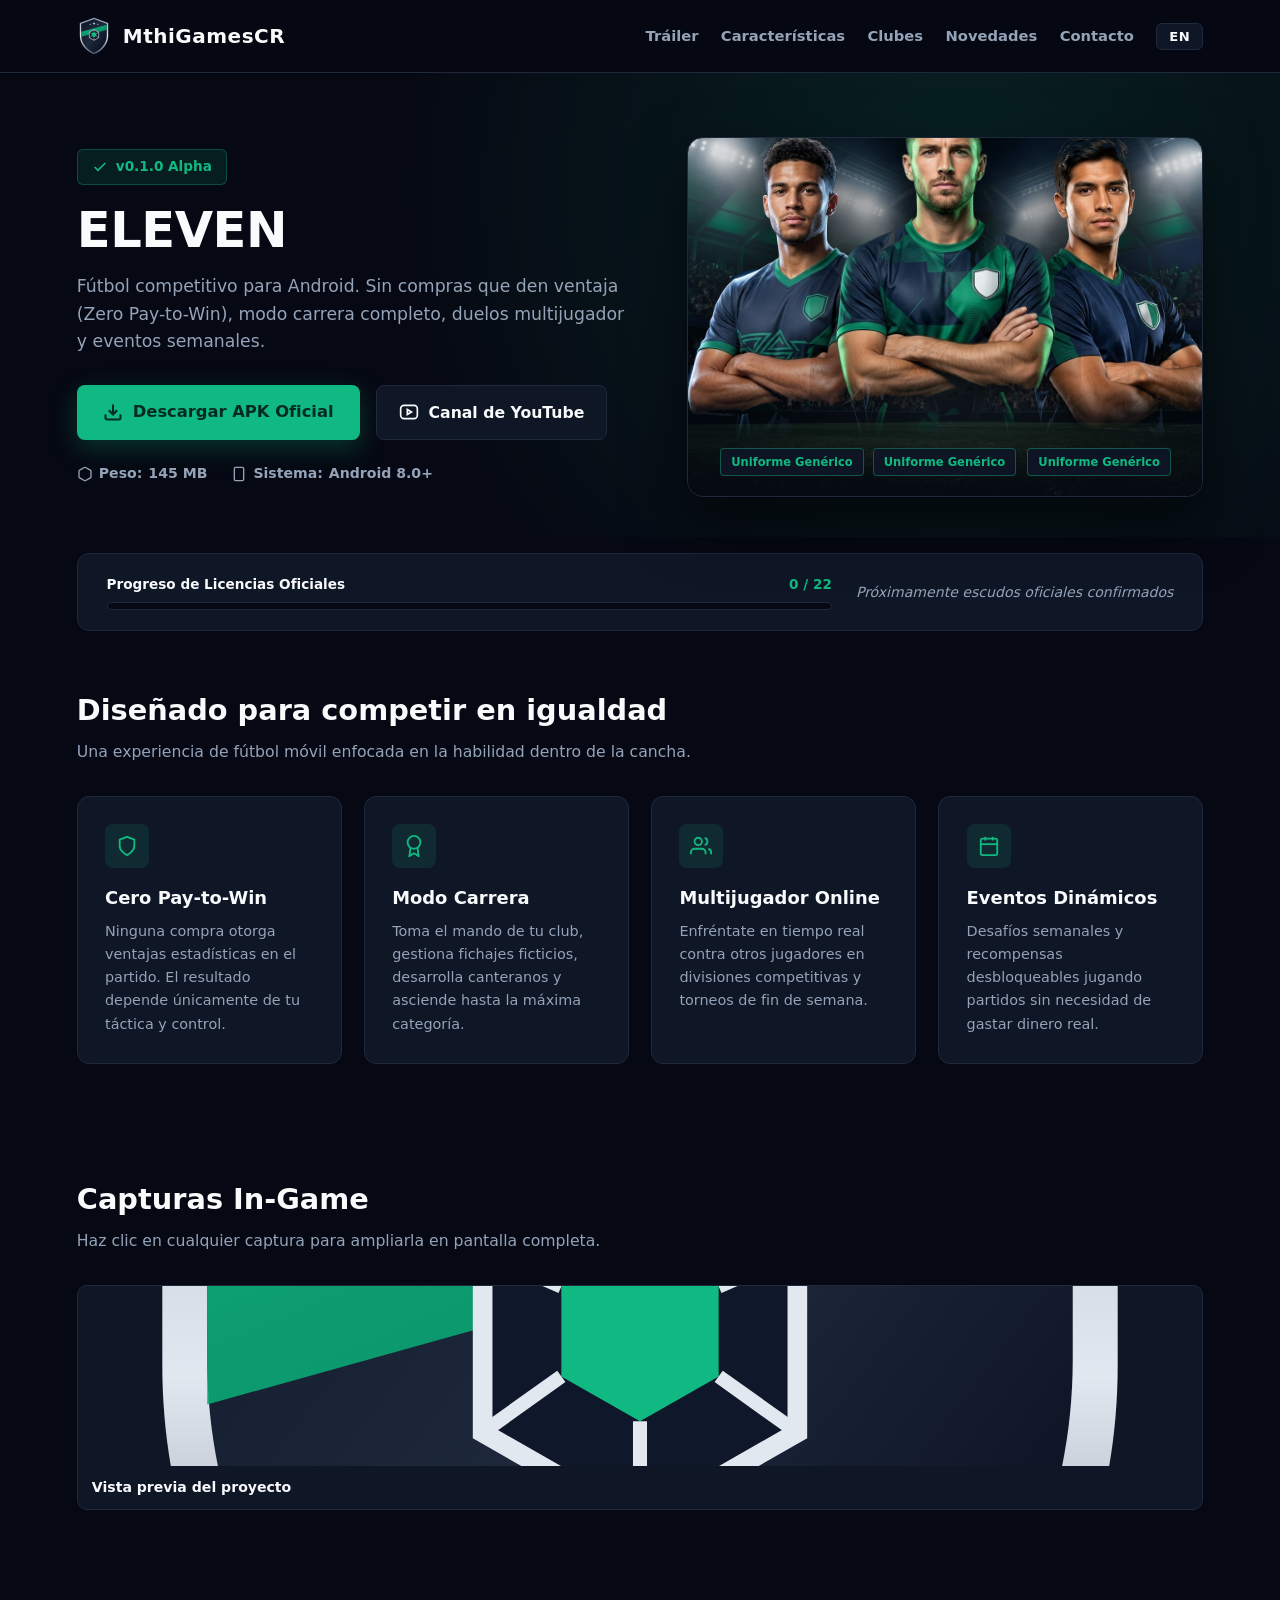
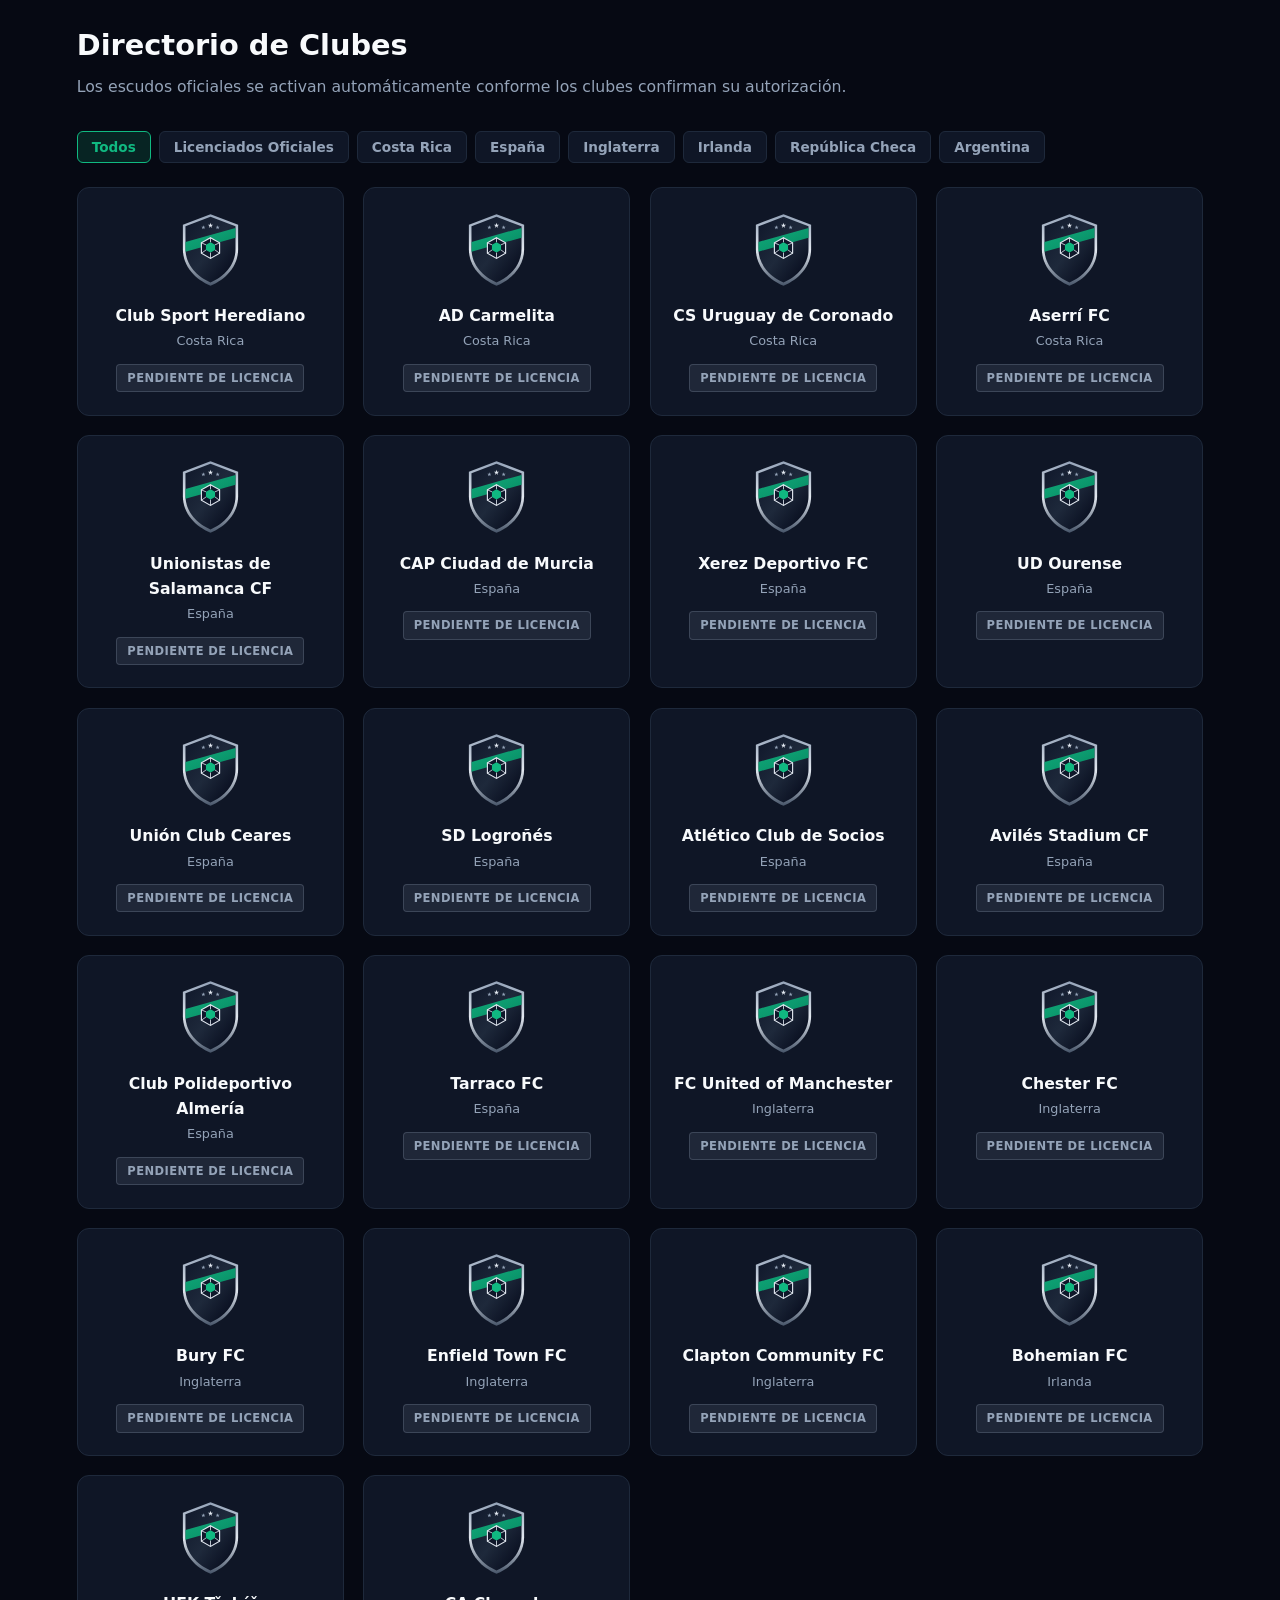
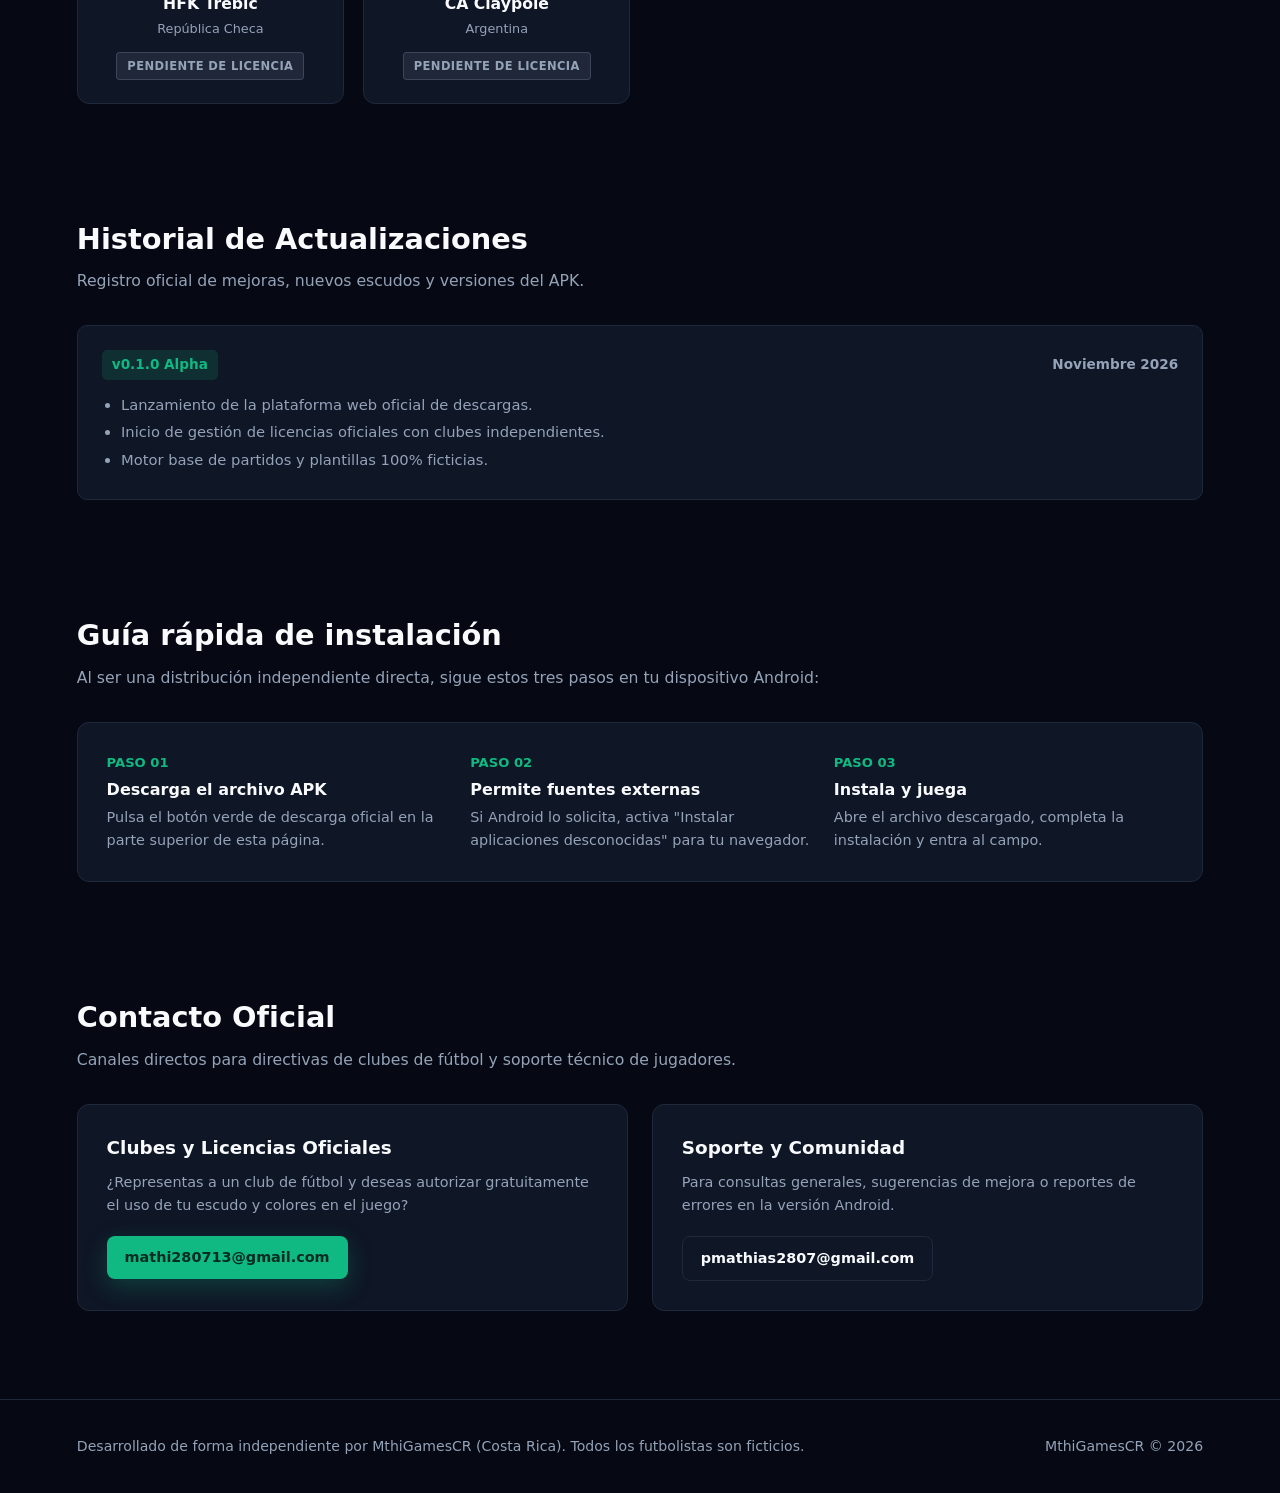
==== index.html @ 147cb722 "Add files via upload" ====
<!DOCTYPE html>
<html lang="es">
<head>
  <meta charset="UTF-8">
  <meta name="viewport" content="width=device-width, initial-scale=1.0">
  <title>ELEVEN | MthiGamesCR - Descarga Oficial</title>
  <style>
    :root {
      --bg-dark: #060913;
      --bg-card: #0f1626;
      --bg-card-hover: #162036;
      --border: #1e293b;
      --accent: #10b981;
      --accent-hover: #059669;
      --text-main: #f8fafc;
      --text-muted: #94a3b8;
    }
    * { box-sizing: border-box; margin: 0; padding: 0; font-family: 'Segoe UI', system-ui, -apple-system, sans-serif; }
    html { scroll-behavior: smooth; }
    body { background-color: var(--bg-dark); color: var(--text-main); line-height: 1.6; overflow-x: hidden; }
    
    /* Navegación */
    header {
      display: flex; justify-content: space-between; align-items: center;
      padding: 1rem 6%; border-bottom: 1px solid var(--border);
      background: rgba(6, 9, 19, 0.92); backdrop-filter: blur(12px);
      position: sticky; top: 0; z-index: 100;
    }
    .brand { display: flex; align-items: center; gap: 12px; font-weight: 900; font-size: 1.25rem; letter-spacing: 0.5px; text-decoration: none; color: var(--text-main); }
    .brand img { width: 34px; height: 40px; }
    .nav-links { display: flex; gap: 1.4rem; align-items: center; }
    .nav-links a { color: var(--text-muted); text-decoration: none; font-weight: 600; font-size: 0.92rem; transition: 0.2s; }
    .nav-links a:hover { color: var(--accent); }
    .lang-btn {
      background: var(--bg-card); border: 1px solid var(--border); color: var(--text-main);
      padding: 5px 12px; border-radius: 6px; font-weight: 800; font-size: 0.82rem;
      cursor: pointer; transition: 0.2s; letter-spacing: 0.5px;
    }
    .lang-btn:hover { border-color: var(--accent); color: var(--accent); }

    /* Hero Section */
    .hero {
      padding: 4rem 6% 2.5rem;
      background: radial-gradient(circle at 75% 25%, rgba(16, 185, 129, 0.14), transparent 55%);
      display: grid; grid-template-columns: 1.05fr 0.95fr; gap: 2.5rem; align-items: center;
      max-width: 1320px; margin: 0 auto;
    }
    .badge {
      display: inline-flex; align-items: center; gap: 8px;
      background: rgba(16, 185, 129, 0.12); color: var(--accent);
      border: 1px solid rgba(16, 185, 129, 0.3); padding: 6px 14px;
      border-radius: 6px; font-size: 0.85rem; font-weight: 700; margin-bottom: 1.1rem;
    }
    h1 { font-size: 3.1rem; font-weight: 900; line-height: 1.1; margin-bottom: 1rem; letter-spacing: -0.5px; text-transform: uppercase; }
    .hero p { color: var(--text-muted); font-size: 1.08rem; margin-bottom: 1.8rem; max-width: 560px; }
    
    .cta-group { display: flex; flex-wrap: wrap; gap: 1rem; margin-bottom: 1.4rem; }
    .btn-primary {
      background: var(--accent); color: #022c22; font-weight: 800; font-size: 1.02rem;
      padding: 14px 26px; border-radius: 8px; text-decoration: none;
      display: inline-flex; align-items: center; gap: 10px; transition: 0.2s;
      box-shadow: 0 8px 25px rgba(16, 185, 129, 0.25);
    }
    .btn-primary:hover { background: var(--accent-hover); transform: translateY(-2px); }
    .btn-secondary {
      background: var(--bg-card); color: var(--text-main); font-weight: 700; font-size: 0.98rem;
      padding: 14px 22px; border-radius: 8px; text-decoration: none; border: 1px solid var(--border);
      display: inline-flex; align-items: center; gap: 10px; transition: 0.2s;
    }
    .btn-secondary:hover { border-color: var(--text-muted); background: var(--bg-card-hover); }

    .meta-specs { display: flex; gap: 1.5rem; color: var(--text-muted); font-size: 0.88rem; font-weight: 600; }
    .meta-specs span { display: flex; align-items: center; gap: 6px; }

    /* Escenario Top 3 Jugadores + Estadio */
    .hero-visual {
      background-color: #0b1120;
      background-size: cover;
      background-position: center;
      border: 1px solid var(--border);
      border-radius: 16px;
      padding: 1.5rem 1rem 1.25rem;
      position: relative;
      overflow: hidden;
      box-shadow: 0 24px 60px rgba(0,0,0,0.65);
      min-height: 360px;
      display: flex;
      flex-direction: column;
      justify-content: flex-end;
    }
    .hero-visual::before {
      content: ""; position: absolute; inset: 0;
      background: linear-gradient(180deg, rgba(6, 9, 19, 0.12) 0%, rgba(6, 9, 19, 0.35) 58%, rgba(6, 9, 19, 0.92) 100%);
      z-index: 1;
      pointer-events: none;
    }
    .players-stage {
      display: flex; align-items: flex-end; justify-content: center;
      position: relative; z-index: 2; height: 265px; width: 100%;
    }
    .player-slot {
      display: flex; flex-direction: column; align-items: center;
      width: 34%; position: relative;
    }
    .player-slot img {
      width: 100%;
      height: 225px;
      object-fit: cover;
      object-position: top center;
      transform: scale(1.42);
      transform-origin: bottom center;
      filter: drop-shadow(0 12px 22px rgba(0,0,0,0.85));
      mask-image: linear-gradient(to bottom, black 82%, transparent 100%);
      -webkit-mask-image: linear-gradient(to bottom, black 82%, transparent 100%);
      transition: transform 0.3s ease;
    }
    .player-slot.side-left { margin-right: -22px; z-index: 2; }
    .player-slot.side-right { margin-left: -22px; z-index: 2; }
    .player-slot.center { z-index: 4; width: 38%; }
    .player-slot.center img {
      height: 250px;
      transform: scale(1.48);
      transform-origin: bottom center;
    }
    .kit-tags-row {
      display: flex; justify-content: center; gap: 10px; position: relative; z-index: 5; margin-top: 10px;
    }
    .kit-tag {
      background: rgba(15, 22, 38, 0.92); border: 1px solid rgba(16, 185, 129, 0.4);
      color: var(--accent); font-size: 0.72rem; font-weight: 800; padding: 4px 10px;
      border-radius: 4px; text-align: center; white-space: nowrap;
      backdrop-filter: blur(6px);
    }

    /* Barra Vitrina de Licenciados */
    .licensed-banner {
      max-width: 1320px; margin: 1rem auto 0; padding: 0 6%;
    }
    .licensed-inner {
      background: var(--bg-card); border: 1px solid var(--border); border-radius: 12px;
      padding: 1.25rem 1.8rem; display: flex; flex-wrap: wrap; align-items: center;
      justify-content: space-between; gap: 1.5rem;
    }
    .progress-area { flex: 1; min-width: 240px; }
    .progress-header { display: flex; justify-content: space-between; font-size: 0.85rem; font-weight: 700; margin-bottom: 6px; }
    .progress-bar-bg { width: 100%; height: 8px; background: #060913; border-radius: 99px; overflow: hidden; border: 1px solid var(--border); }
    .progress-bar-fill { height: 100%; background: var(--accent); width: 0%; transition: width 0.5s ease; }
    .official-logos { display: flex; flex-wrap: wrap; align-items: center; gap: 12px; }
    .official-logos img { width: 42px; height: 42px; object-fit: contain; transition: transform 0.2s; }
    .official-logos img:hover { transform: scale(1.15); }
    .no-licenses-text { color: var(--text-muted); font-size: 0.88rem; font-style: italic; }

    /* Secciones Generales */
    .section { max-width: 1320px; margin: 0 auto; padding: 3.5rem 6%; }
    .section-title { font-size: 1.8rem; font-weight: 800; margin-bottom: 0.4rem; }
    .section-sub { color: var(--text-muted); margin-bottom: 2rem; font-size: 0.98rem; }

    /* Video Tráiler */
    .video-wrapper {
      position: relative; padding-bottom: 56.25%; height: 0; overflow: hidden;
      border-radius: 14px; border: 1px solid var(--border); background: var(--bg-card);
      box-shadow: 0 20px 45px rgba(0,0,0,0.45);
    }
    .video-wrapper iframe { position: absolute; top: 0; left: 0; width: 100%; height: 100%; border: 0; }

    /* Características */
    .features-grid { display: grid; grid-template-columns: repeat(auto-fit, minmax(250px, 1fr)); gap: 1.4rem; }
    .feature-card {
      background: var(--bg-card); border: 1px solid var(--border);
      padding: 1.7rem; border-radius: 12px; transition: 0.2s;
    }
    .feature-card:hover { border-color: rgba(16, 185, 129, 0.4); transform: translateY(-3px); }
    .icon-box {
      width: 44px; height: 44px; border-radius: 8px; background: rgba(16, 185, 129, 0.12);
      color: var(--accent); display: flex; align-items: center; justify-content: center; margin-bottom: 1rem;
    }
    .feature-card h3 { font-size: 1.12rem; margin-bottom: 0.45rem; }
    .feature-card p { color: var(--text-muted); font-size: 0.9rem; }

    /* Galería Capturas */
    .gallery-grid { display: grid; grid-template-columns: repeat(auto-fit, minmax(260px, 1fr)); gap: 1.25rem; }
    .gallery-item {
      background: var(--bg-card); border: 1px solid var(--border); border-radius: 10px;
      overflow: hidden; cursor: pointer; transition: 0.2s;
    }
    .gallery-item:hover { border-color: var(--accent); transform: translateY(-2px); }
    .gallery-item img { width: 100%; height: 180px; object-fit: cover; display: block; }
    .gallery-caption { padding: 10px 14px; font-size: 0.88rem; font-weight: 600; color: var(--text-main); }

    /* Filtros y Grid de Clubes */
    .filter-bar { display: flex; flex-wrap: wrap; gap: 8px; margin-bottom: 1.5rem; }
    .filter-btn {
      background: var(--bg-card); border: 1px solid var(--border); color: var(--text-muted);
      padding: 7px 14px; border-radius: 6px; font-size: 0.85rem; font-weight: 700; cursor: pointer; transition: 0.2s;
    }
    .filter-btn.active, .filter-btn:hover { background: rgba(16, 185, 129, 0.15); border-color: var(--accent); color: var(--accent); }

    .clubs-grid { display: grid; grid-template-columns: repeat(auto-fill, minmax(210px, 1fr)); gap: 1.2rem; }
    .club-card {
      background: var(--bg-card); border: 1px solid var(--border); border-radius: 12px;
      padding: 1.4rem; text-align: center; transition: 0.2s; display: flex; flex-direction: column; align-items: center;
    }
    .club-card:hover { background: var(--bg-card-hover); border-color: #334155; }
    .club-card img { width: 78px; height: 78px; object-fit: contain; margin-bottom: 0.9rem; }
    .club-card h4 { font-size: 0.98rem; font-weight: 700; margin-bottom: 0.2rem; }
    .club-country { font-size: 0.8rem; color: var(--text-muted); margin-bottom: 0.75rem; }
    .status-pill {
      font-size: 0.72rem; font-weight: 700; padding: 4px 10px; border-radius: 4px;
      text-transform: uppercase; letter-spacing: 0.4px;
    }
    .status-pending { background: rgba(148, 163, 184, 0.12); color: var(--text-muted); border: 1px solid rgba(148, 163, 184, 0.25); }
    .status-official { background: rgba(16, 185, 129, 0.15); color: var(--accent); border: 1px solid rgba(16, 185, 129, 0.35); }

    /* Changelog */
    .changelog-list { display: flex; flex-direction: column; gap: 1.2rem; }
    .log-card { background: var(--bg-card); border: 1px solid var(--border); border-radius: 10px; padding: 1.5rem; }
    .log-header { display: flex; justify-content: space-between; align-items: center; margin-bottom: 0.8rem; }
    .log-ver { background: rgba(16, 185, 129, 0.15); color: var(--accent); padding: 4px 10px; border-radius: 5px; font-weight: 800; font-size: 0.85rem; }
    .log-date { color: var(--text-muted); font-size: 0.85rem; font-weight: 600; }
    .log-card ul { padding-left: 1.2rem; color: var(--text-muted); font-size: 0.92rem; }
    .log-card li { margin-bottom: 4px; }

    /* Guía de instalación y Contacto */
    .install-box {
      background: var(--bg-card); border: 1px solid var(--border); border-radius: 12px;
      padding: 1.8rem; display: grid; grid-template-columns: repeat(auto-fit, minmax(240px, 1fr)); gap: 1.5rem;
    }
    .step-num { color: var(--accent); font-weight: 900; font-size: 0.82rem; text-transform: uppercase; margin-bottom: 4px; }

    .contact-grid { display: grid; grid-template-columns: repeat(auto-fit, minmax(280px, 1fr)); gap: 1.5rem; }
    .contact-card { background: var(--bg-card); border: 1px solid var(--border); border-radius: 12px; padding: 1.8rem; }
    .contact-card h3 { margin-bottom: 0.5rem; font-size: 1.15rem; }
    .contact-card p { color: var(--text-muted); font-size: 0.9rem; margin-bottom: 1.2rem; }

    /* Lightbox */
    .lightbox {
      position: fixed; inset: 0; background: rgba(0,0,0,0.9); z-index: 999;
      display: none; justify-content: center; align-items: center; padding: 2rem;
    }
    .lightbox.open { display: flex; }
    .lightbox img { max-width: 92%; max-height: 85vh; border-radius: 8px; border: 1px solid var(--border); }

    footer {
      border-top: 1px solid var(--border); padding: 2.2rem 6%; margin-top: 2rem;
      display: flex; flex-wrap: wrap; justify-content: space-between; align-items: center;
      color: var(--text-muted); font-size: 0.88rem; gap: 1rem;
    }

    @media (max-width: 920px) {
      .hero { grid-template-columns: 1fr; text-align: center; padding-top: 2.5rem; }
      .hero p { margin: 0 auto 1.8rem; }
      .cta-group, .meta-specs { justify-content: center; }
      h1 { font-size: 2.3rem; }
      .nav-links a { display: none; }
      .players-stage { height: 220px; }
      .player-slot img { height: 185px; transform: scale(1.38); }
      .player-slot.center img { height: 210px; transform: scale(1.44); }
    }
  </style>
</head>
<body>

  <header>
    <a href="#" class="brand">
      <img src="escudo-generico.svg" alt="MthiGamesCR">
      <span>MthiGamesCR</span>
    </a>
    <nav class="nav-links">
      <a href="#trailer" data-i18n="nav_trailer">Tráiler</a>
      <a href="#caracteristicas" data-i18n="nav_features">Características</a>
      <a href="#clubes" data-i18n="nav_clubs">Clubes</a>
      <a href="#novedades" data-i18n="nav_changelog">Novedades</a>
      <a href="#contacto" data-i18n="nav_contact">Contacto</a>
      <button id="lang-toggle" class="lang-btn" onclick="toggleLang()">EN</button>
    </nav>
  </header>

  <main>
    <section class="hero">
      <div>
        <div class="badge">
          <svg width="16" height="16" viewBox="0 0 24 24" fill="none" stroke="currentColor" stroke-width="2.5"><polyline points="20 6 9 17 4 12"></polyline></svg>
          <span id="game-version">v0.1.0 Alpha</span>
        </div>
        <h1 id="game-title">ELEVEN</h1>
        <p id="game-subtitle">Cargando descripción...</p>
        
        <div class="cta-group">
          <a id="btn-download" href="#" class="btn-primary">
            <svg width="20" height="20" viewBox="0 0 24 24" fill="none" stroke="currentColor" stroke-width="2.5"><path d="M21 15v4a2 2 0 0 1-2 2H5a2 2 0 0 1-2-2v-4"></path><polyline points="7 10 12 15 17 10"></polyline><line x1="12" y1="15" x2="12" y2="3"></line></svg>
            <span data-i18n="btn_download">Descargar APK Oficial</span>
          </a>
          <a id="btn-youtube" href="https://www.youtube.com/@mthigamesCR" target="_blank" class="btn-secondary">
            <svg width="20" height="20" viewBox="0 0 24 24" fill="none" stroke="currentColor" stroke-width="2"><rect x="2" y="4" width="20" height="16" rx="4"></rect><polygon points="10 9 15 12 10 15 10 9"></polygon></svg>
            <span data-i18n="btn_yt">Canal de YouTube</span>
          </a>
        </div>

        <div class="meta-specs">
          <span>
            <svg width="16" height="16" viewBox="0 0 24 24" fill="none" stroke="currentColor" stroke-width="2"><path d="M21 16V8a2 2 0 0 0-1-1.73l-7-4a2 2 0 0 0-2 0l-7 4A2 2 0 0 0 3 8v8a2 2 0 0 0 1 1.73l7 4a2 2 0 0 0 2 0l7-4A2 2 0 0 0 21 16z"></path></svg>
            <span data-i18n="spec_size">Peso:</span> <strong id="game-size">--</strong>
          </span>
          <span>
            <svg width="16" height="16" viewBox="0 0 24 24" fill="none" stroke="currentColor" stroke-width="2"><rect x="5" y="2" width="14" height="20" rx="2" ry="2"></rect><line x1="12" y1="18" x2="12.01" y2="18"></line></svg>
            <span data-i18n="spec_os">Sistema:</span> <strong id="game-android">--</strong>
          </span>
        </div>
      </div>

      <div id="hero-stage-box" class="hero-visual" style="background-image: url('estadio-bg.png');">
        <div id="players-stage" class="players-stage"></div>
        <div id="kit-tags-row" class="kit-tags-row"></div>
      </div>
    </section>

    <div class="licensed-banner">
      <div class="licensed-inner">
        <div class="progress-area">
          <div class="progress-header">
            <span data-i18n="lic_progress_title">Progreso de Licencias Oficiales</span>
            <span id="lic-counter" style="color: var(--accent);">0 / 0</span>
          </div>
          <div class="progress-bar-bg">
            <div id="lic-bar" class="progress-bar-fill"></div>
          </div>
        </div>
        <div id="official-logos" class="official-logos"></div>
      </div>
    </div>

    <section id="trailer" class="section">
      <h2 class="section-title" data-i18n="trailer_title">Tráiler y Avances de Desarrollo</h2>
      <p class="section-sub" data-i18n="trailer_sub">Mira el estado actual del motor de partidos directamente desde nuestro canal oficial.</p>
      <div class="video-wrapper">
        <iframe id="yt-embed" src="" title="MthiGamesCR Gameplay" allow="accelerometer; autoplay; clipboard-write; encrypted-media; gyroscope; picture-in-picture" allowfullscreen></iframe>
      </div>
    </section>

    <section id="caracteristicas" class="section">
      <h2 class="section-title" data-i18n="feat_title">Diseñado para competir en igualdad</h2>
      <p class="section-sub" data-i18n="feat_sub">Una experiencia de fútbol móvil enfocada en la habilidad dentro de la cancha.</p>
      
      <div class="features-grid">
        <div class="feature-card">
          <div class="icon-box">
            <svg width="22" height="22" viewBox="0 0 24 24" fill="none" stroke="currentColor" stroke-width="2"><path d="M12 22s8-4 8-10V5l-8-3-8 3v7c0 6 8 10 8 10z"></path></svg>
          </div>
          <h3 data-i18n="f1_t">Cero Pay-to-Win</h3>
          <p data-i18n="f1_d">Ninguna compra otorga ventajas estadísticas en el partido. El resultado depende únicamente de tu táctica y control.</p>
        </div>
        <div class="feature-card">
          <div class="icon-box">
            <svg width="22" height="22" viewBox="0 0 24 24" fill="none" stroke="currentColor" stroke-width="2"><circle cx="12" cy="8" r="7"></circle><polyline points="8.21 13.89 7 23 12 20 17 23 15.79 13.88"></polyline></svg>
          </div>
          <h3 data-i18n="f2_t">Modo Carrera</h3>
          <p data-i18n="f2_d">Toma el mando de tu club, gestiona fichajes ficticios, desarrolla canteranos y asciende hasta la máxima categoría.</p>
        </div>
        <div class="feature-card">
          <div class="icon-box">
            <svg width="22" height="22" viewBox="0 0 24 24" fill="none" stroke="currentColor" stroke-width="2"><path d="M17 21v-2a4 4 0 0 0-4-4H5a4 4 0 0 0-4 4v2"></path><circle cx="9" cy="7" r="4"></circle><path d="M23 21v-2a4 4 0 0 0-3-3.87"></path><path d="M16 3.13a4 4 0 0 1 0 7.75"></path></svg>
          </div>
          <h3 data-i18n="f3_t">Multijugador Online</h3>
          <p data-i18n="f3_d">Enfréntate en tiempo real contra otros jugadores en divisiones competitivas y torneos de fin de semana.</p>
        </div>
        <div class="feature-card">
          <div class="icon-box">
            <svg width="22" height="22" viewBox="0 0 24 24" fill="none" stroke="currentColor" stroke-width="2"><rect x="3" y="4" width="18" height="18" rx="2" ry="2"></rect><line x1="16" y1="2" x2="16" y2="6"></line><line x1="8" y1="2" x2="8" y2="6"></line><line x1="3" y1="10" x2="21" y2="10"></line></svg>
          </div>
          <h3 data-i18n="f4_t">Eventos Dinámicos</h3>
          <p data-i18n="f4_d">Desafíos semanales y recompensas desbloqueables jugando partidos sin necesidad de gastar dinero real.</p>
        </div>
      </div>
    </section>

    <section id="galeria" class="section">
      <h2 class="section-title" data-i18n="gal_title">Capturas In-Game</h2>
      <p class="section-sub" data-i18n="gal_sub">Haz clic en cualquier captura para ampliarla en pantalla completa.</p>
      <div id="gallery-container" class="gallery-grid"></div>
    </section>

    <section id="clubes" class="section">
      <h2 class="section-title" data-i18n="clubs_title">Directorio de Clubes</h2>
      <p class="section-sub" data-i18n="clubs_sub">Los escudos oficiales se activan automáticamente conforme los clubes confirman su autorización.</p>
      <div id="filter-bar" class="filter-bar"></div>
      <div id="clubs-container" class="clubs-grid"></div>
    </section>

    <section id="novedades" class="section">
      <h2 class="section-title" data-i18n="log_title">Historial de Actualizaciones</h2>
      <p class="section-sub" data-i18n="log_sub">Registro oficial de mejoras, nuevos escudos y versiones del APK.</p>
      <div id="changelog-container" class="changelog-list"></div>
    </section>

    <section id="instalar" class="section">
      <h2 class="section-title" data-i18n="inst_title">Guía rápida de instalación</h2>
      <p class="section-sub" data-i18n="inst_sub">Al ser una distribución independiente directa, sigue estos tres pasos en tu dispositivo Android:</p>
      <div class="install-box">
        <div>
          <div class="step-num" data-i18n="s1_n">Paso 01</div>
          <h4 data-i18n="s1_t">Descarga el archivo APK</h4>
          <p style="color: var(--text-muted); font-size: 0.9rem; margin-top: 4px;" data-i18n="s1_d">Pulsa el botón verde de descarga oficial en la parte superior de esta página.</p>
        </div>
        <div>
          <div class="step-num" data-i18n="s2_n">Paso 02</div>
          <h4 data-i18n="s2_t">Permite fuentes externas</h4>
          <p style="color: var(--text-muted); font-size: 0.9rem; margin-top: 4px;" data-i18n="s2_d">Si Android lo solicita, activa "Instalar aplicaciones desconocidas" para tu navegador.</p>
        </div>
        <div>
          <div class="step-num" data-i18n="s3_n">Paso 03</div>
          <h4 data-i18n="s3_t">Instala y juega</h4>
          <p style="color: var(--text-muted); font-size: 0.9rem; margin-top: 4px;" data-i18n="s3_d">Abre el archivo descargado, completa la instalación y entra al campo.</p>
        </div>
      </div>
    </section>

    <section id="contacto" class="section">
      <h2 class="section-title" data-i18n="cont_title">Contacto Oficial</h2>
      <p class="section-sub" data-i18n="cont_sub">Canales directos para directivas de clubes de fútbol y soporte técnico de jugadores.</p>
      <div class="contact-grid">
        <div class="contact-card">
          <h3 data-i18n="c1_t">Clubes y Licencias Oficiales</h3>
          <p data-i18n="c1_d">¿Representas a un club de fútbol y deseas autorizar gratuitamente el uso de tu escudo y colores en el juego?</p>
          <a href="mailto:mathi280713@gmail.com?subject=Licencia%20Oficial%20de%20Club" class="btn-primary" style="font-size: 0.9rem; padding: 10px 18px;">mathi280713@gmail.com</a>
        </div>
        <div class="contact-card">
          <h3 data-i18n="c2_t">Soporte y Comunidad</h3>
          <p data-i18n="c2_d">Para consultas generales, sugerencias de mejora o reportes de errores en la versión Android.</p>
          <a href="mailto:pmathias2807@gmail.com?subject=Soporte%20ELEVEN" class="btn-secondary" style="font-size: 0.9rem; padding: 10px 18px;">pmathias2807@gmail.com</a>
        </div>
      </div>
    </section>
  </main>

  <div id="lightbox" class="lightbox" onclick="this.classList.remove('open')">
    <img id="lightbox-img" src="" alt="Vista ampliada">
  </div>

  <footer>
    <div data-i18n="footer_txt">Desarrollado de forma independiente por MthiGamesCR (Costa Rica). Todos los futbolistas son ficticios.</div>
    <div>MthiGamesCR &copy; 2026</div>
  </footer>

  <script>
    let currentLang = 'es';
    let globalData = null;
    let activeFilter = 'ALL';

    const dict = {
      es: {
        nav_trailer: "Tráiler", nav_features: "Características", nav_clubs: "Clubes", nav_changelog: "Novedades", nav_contact: "Contacto",
        btn_download: "Descargar APK Oficial", btn_yt: "Canal de YouTube", spec_size: "Peso:", spec_os: "Sistema:",
        lic_progress_title: "Progreso de Licencias Oficiales", trailer_title: "Tráiler y Avances de Desarrollo",
        trailer_sub: "Mira el estado actual del motor de partidos directamente desde nuestro canal oficial.",
        feat_title: "Diseñado para competir en igualdad", feat_sub: "Una experiencia de fútbol móvil enfocada en la habilidad dentro de la cancha.",
        f1_t: "Cero Pay-to-Win", f1_d: "Ninguna compra otorga ventajas estadísticas en el partido. El resultado depende únicamente de tu táctica y control.",
        f2_t: "Modo Carrera", f2_d: "Toma el mando de tu club, gestiona fichajes ficticios, desarrolla canteranos y asciende hasta la máxima categoría.",
        f3_t: "Multijugador Online", f3_d: "Enfréntate en tiempo real contra otros jugadores en divisiones competitivas y torneos de fin de semana.",
        f4_t: "Eventos Dinámicos", f4_d: "Desafíos semanales y recompensas desbloqueables jugando partidos sin necesidad de gastar dinero real.",
        gal_title: "Capturas In-Game", gal_sub: "Haz clic en cualquier captura para ampliarla en pantalla completa.",
        clubs_title: "Directorio de Clubes", clubs_sub: "Los escudos oficiales se activan automáticamente conforme los clubes confirman su autorización.",
        log_title: "Historial de Actualizaciones", log_sub: "Registro oficial de mejoras, nuevos escudos y versiones del APK.",
        inst_title: "Guía rápida de instalación", inst_sub: "Al ser una distribución independiente directa, sigue estos tres pasos en tu dispositivo Android:",
        s1_n: "Paso 01", s1_t: "Descarga el archivo APK", s1_d: "Pulsa el botón verde de descarga oficial en la parte superior de esta página.",
        s2_n: "Paso 02", s2_t: "Permite fuentes externas", s2_d: "Si Android lo solicita, activa 'Instalar aplicaciones desconocidas' para tu navegador.",
        s3_n: "Paso 03", s3_t: "Instala y juega", s3_d: "Abre el archivo descargado, completa la instalación y entra al campo.",
        cont_title: "Contacto Oficial", cont_sub: "Canales directos para directivas de clubes de fútbol y soporte técnico de jugadores.",
        c1_t: "Clubes y Licencias Oficiales", c1_d: "¿Representas a un club de fútbol y deseas autorizar gratuitamente el uso de tu escudo y colores en el juego?",
        c2_t: "Soporte y Comunidad", c2_d: "Para consultas generales, sugerencias de mejora o reportes de errores en la versión Android.",
        footer_txt: "Desarrollado de forma independiente por MthiGamesCR (Costa Rica). Todos los futbolistas son ficticios.",
        filter_all: "Todos", filter_lic: "Licenciados Oficiales", status_lic: "Club Oficial Licenciado", status_pen: "Pendiente de licencia",
        no_lic_yet: "Próximamente escudos oficiales confirmados"
      },
      en: {
        nav_trailer: "Trailer", nav_features: "Features", nav_clubs: "Clubs", nav_changelog: "Changelog", nav_contact: "Contact",
        btn_download: "Download Official APK", btn_yt: "YouTube Channel", spec_size: "Size:", spec_os: "System:",
        lic_progress_title: "Official Licensing Progress", trailer_title: "Official Trailer & Dev Updates",
        trailer_sub: "Watch the current match engine progress directly from our official channel.",
        feat_title: "Built for Fair Competition", feat_sub: "A mobile football experience focused purely on on-pitch skill.",
        f1_t: "Zero Pay-to-Win", f1_d: "No in-app purchase grants statistical advantages. Match results depend solely on your tactics and control.",
        f2_t: "Career Mode", f2_d: "Take charge of your club, manage fictional transfers, develop youth academy players and climb divisions.",
        f3_t: "Online Multiplayer", f3_d: "Compete in real time against other players in ranked divisions and weekend tournaments.",
        f4_t: "Dynamic Events", f4_d: "Weekly challenges and unlockable rewards earned by playing matches without spending real money.",
        gal_title: "In-Game Screenshots", gal_sub: "Click any screenshot to expand it in full screen.",
        clubs_title: "Clubs Directory", clubs_sub: "Official crests unlock automatically as clubs confirm their written authorization.",
        log_title: "Update History (Changelog)", log_sub: "Official log of improvements, newly licensed crests and APK releases.",
        inst_title: "Quick Installation Guide", inst_sub: "As an independent direct release, follow these three steps on your Android device:",
        s1_n: "Step 01", s1_t: "Download the APK file", s1_d: "Tap the green official download button at the top of this page.",
        s2_n: "Step 02", s2_t: "Allow external sources", s2_d: "If prompted by Android, enable 'Install unknown apps' for your browser.",
        s3_n: "Step 03", s3_t: "Install and play", s3_d: "Open the downloaded file, complete installation and hit the pitch.",
        cont_title: "Official Contact", cont_sub: "Direct channels for football club boards and player technical support.",
        c1_t: "Clubs & Official Licensing", c1_d: "Do you represent a football club and wish to grant free non-exclusive permission for your crest and kit colours?",
        c2_t: "Support & Community", c2_d: "For general inquiries, feedback or bug reports on the Android release.",
        footer_txt: "Independently developed by MthiGamesCR (Costa Rica). All footballers are 100% fictional.",
        filter_all: "All Clubs", filter_lic: "Officially Licensed", status_lic: "Officially Licensed Club", status_pen: "Pending License",
        no_lic_yet: "Official club crests coming soon"
      }
    };

    function toggleLang() {
      currentLang = currentLang === 'es' ? 'en' : 'es';
      document.getElementById('lang-toggle').textContent = currentLang === 'es' ? 'EN' : 'ES';
      applyTranslations();
      if (globalData) renderAll();
    }

    function applyTranslations() {
      document.querySelectorAll('[data-i18n]').forEach(el => {
        const key = el.getAttribute('data-i18n');
        if (dict[currentLang][key]) el.textContent = dict[currentLang][key];
      });
    }

    function openLightbox(src) {
      document.getElementById('lightbox-img').src = src;
      document.getElementById('lightbox').classList.add('open');
    }

    async function cargarDatos() {
      try {
        const res = await fetch('datos.json?t=' + Date.now());
        globalData = await res.json();
        renderAll();
      } catch (err) {
        console.error('Error cargando datos:', err);
      }
    }

    function renderAll() {
      const j = globalData.juego;
      document.getElementById('game-title').textContent = j.titulo;
      document.getElementById('game-subtitle').textContent = (currentLang === 'en' && j.subtituloEn) ? j.subtituloEn : j.subtitulo;
      document.getElementById('game-version').textContent = j.version;
      document.getElementById('game-size').textContent = j.tamano;
      document.getElementById('game-android').textContent = j.androidMinimo;
      document.getElementById('btn-download').href = j.apkUrl;
      document.getElementById('btn-youtube').href = j.youtubeUrl;

      const stageBox = document.getElementById('hero-stage-box');
      const bgFile = j.estadioBg ? j.estadioBg : 'estadio-bg.png';
      stageBox.style.backgroundImage = `url('${bgFile}?t=${Date.now()}')`;

      if (j.trailerEmbed) {
        document.getElementById('yt-embed').src = j.trailerEmbed;
        document.getElementById('trailer').style.display = 'block';
      } else {
        document.getElementById('trailer').style.display = 'none';
      }

      // Render Top 3 Jugadores + Etiquetas alineadas
      const stage = document.getElementById('players-stage');
      const tagsRow = document.getElementById('kit-tags-row');
      stage.innerHTML = '';
      tagsRow.innerHTML = '';
      const dest = globalData.destacados || [];
      dest.forEach((p, idx) => {
        const slot = document.createElement('div');
        const cls = idx === 1 ? 'center' : (idx === 0 ? 'side-left' : 'side-right');
        slot.className = `player-slot ${cls}`;
        slot.innerHTML = `<img src="${p.imagen}?t=${Date.now()}" alt="${p.club}" onerror="this.src='escudo-generico.svg'">`;
        stage.appendChild(slot);

        const tag = document.createElement('div');
        tag.className = 'kit-tag';
        tag.textContent = p.club;
        tagsRow.appendChild(tag);
      });

      // Barra de Licencias
      const clubes = globalData.clubes || [];
      const licenciados = clubes.filter(c => c.licenciado);
      document.getElementById('lic-counter').textContent = `${licenciados.length} / ${clubes.length}`;
      const pct = clubes.length > 0 ? (licenciados.length / clubes.length) * 100 : 0;
      document.getElementById('lic-bar').style.width = pct + '%';

      const logosBox = document.getElementById('official-logos');
      logosBox.innerHTML = '';
      if (licenciados.length === 0) {
        logosBox.innerHTML = `<span class="no-licenses-text">${dict[currentLang].no_lic_yet}</span>`;
      } else {
        licenciados.forEach(c => {
          const img = document.createElement('img');
          img.src = `${c.escudo}?t=${Date.now()}`;
          img.title = c.nombre;
          img.alt = c.nombre;
          logosBox.appendChild(img);
        });
      }

      // Galería
      const galCont = document.getElementById('gallery-container');
      galCont.innerHTML = '';
      (globalData.capturas || []).forEach(cap => {
        const item = document.createElement('div');
        item.className = 'gallery-item';
        item.onclick = () => openLightbox(`${cap.imagen}?t=${Date.now()}`);
        item.innerHTML = `
          <img src="${cap.imagen}?t=${Date.now()}" alt="${cap.titulo}" onerror="this.src='escudo-generico.svg'">
          <div class="gallery-caption">${cap.titulo}</div>
        `;
        galCont.appendChild(item);
      });

      // Filtros de Clubes
      const countries = ['ALL', 'LIC', ...new Set(clubes.map(c => c.pais))];
      const fBar = document.getElementById('filter-bar');
      fBar.innerHTML = '';
      countries.forEach(f => {
        const btn = document.createElement('button');
        btn.className = `filter-btn ${activeFilter === f ? 'active' : ''}`;
        btn.textContent = f === 'ALL' ? dict[currentLang].filter_all : (f === 'LIC' ? dict[currentLang].filter_lic : f);
        btn.onclick = () => { activeFilter = f; renderAll(); };
        fBar.appendChild(btn);
      });

      // Grid de Clubes
      const cCont = document.getElementById('clubs-container');
      cCont.innerHTML = '';
      const filtered = clubes.filter(c => {
        if (activeFilter === 'ALL') return true;
        if (activeFilter === 'LIC') return c.licenciado;
        return c.pais === activeFilter;
      });
      filtered.forEach(club => {
        const card = document.createElement('div');
        card.className = 'club-card';
        const pillClass = club.licenciado ? 'status-official' : 'status-pending';
        const statusTxt = club.licenciado ? dict[currentLang].status_lic : dict[currentLang].status_pen;
        card.innerHTML = `
          <img src="${club.escudo}?t=${Date.now()}" alt="${club.nombre}" onerror="this.src='escudo-generico.svg'">
          <h4>${club.nombre}</h4>
          <div class="club-country">${club.pais}</div>
          <span class="status-pill ${pillClass}">${statusTxt}</span>
        `;
        cCont.appendChild(card);
      });

      // Changelog
      const logCont = document.getElementById('changelog-container');
      logCont.innerHTML = '';
      (globalData.changelog || []).forEach(item => {
        const card = document.createElement('div');
        card.className = 'log-card';
        const lis = (item.cambios || []).map(txt => `<li>${txt}</li>`).join('');
        card.innerHTML = `
          <div class="log-header">
            <span class="log-ver">${item.version}</span>
            <span class="log-date">${item.fecha}</span>
          </div>
          <ul>${lis}</ul>
        `;
        logCont.appendChild(card);
      });
    }

    cargarDatos();
  </script>
</body>
</html>
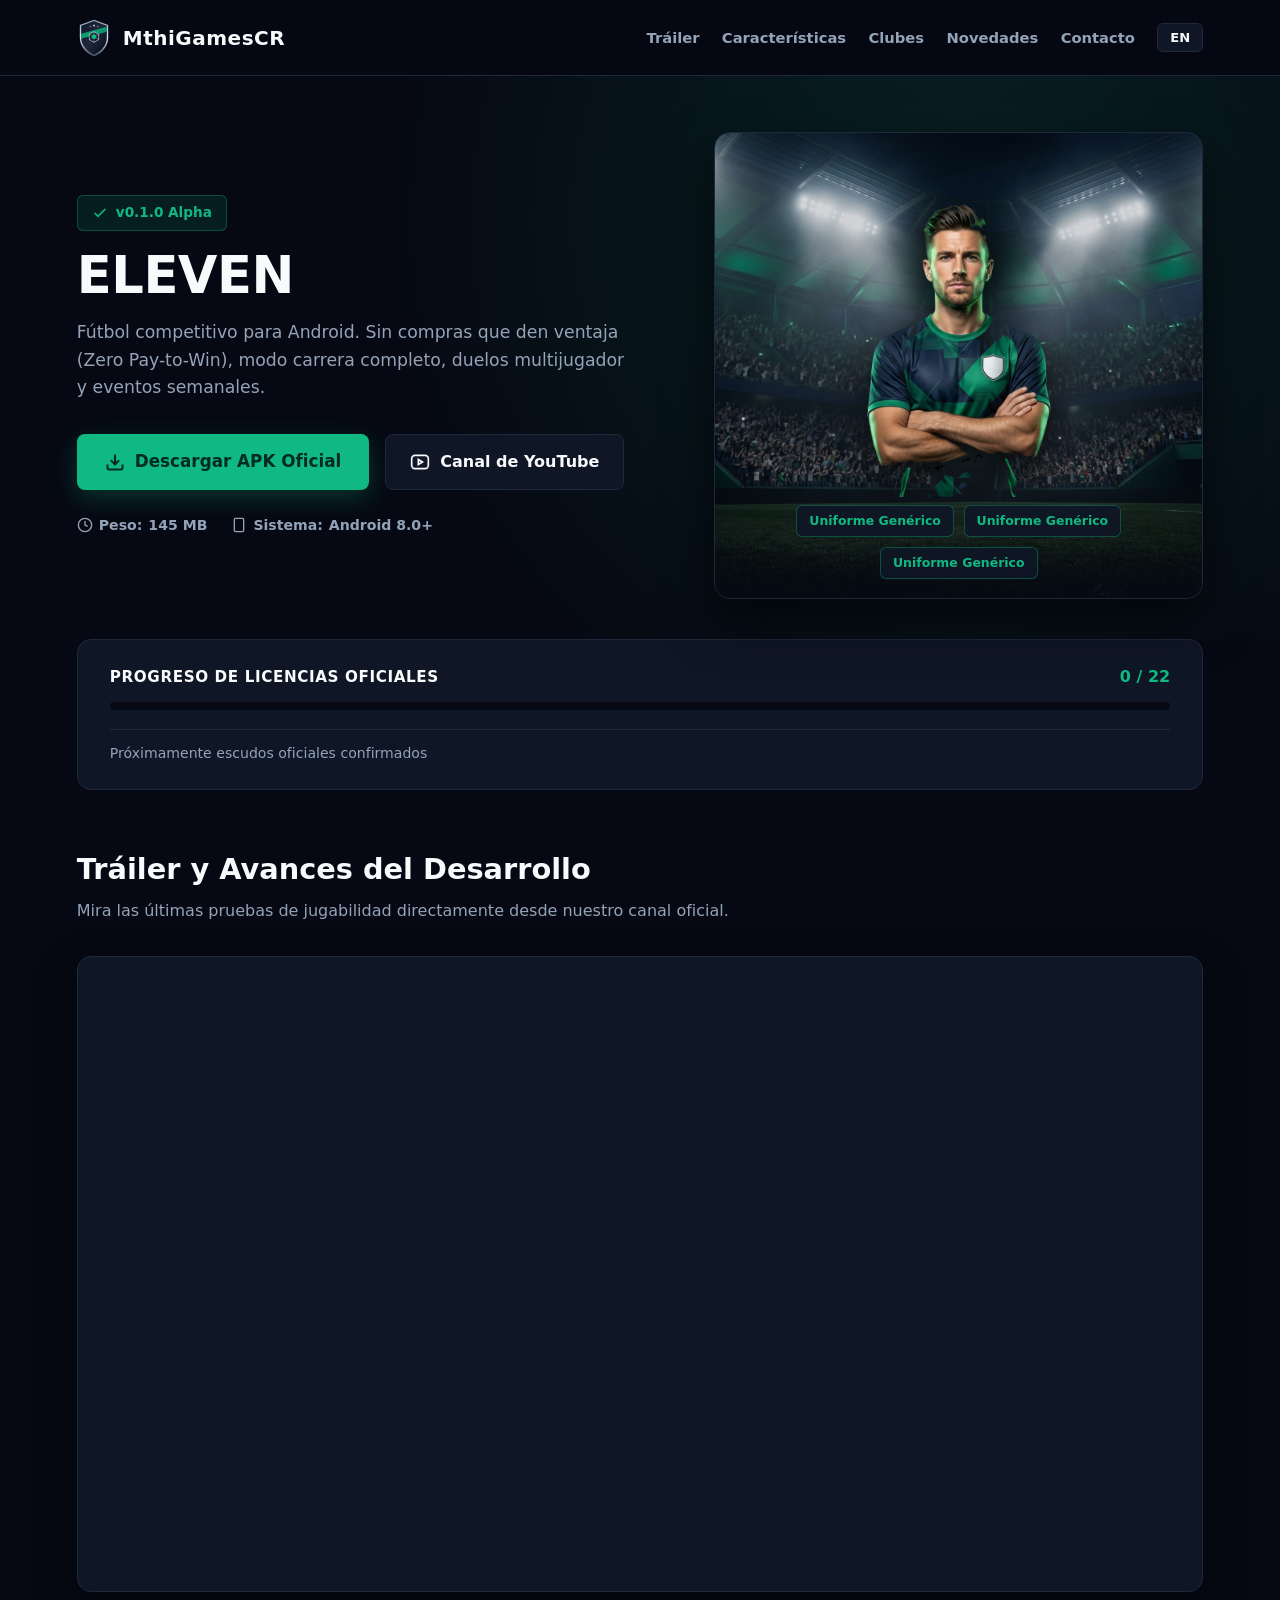
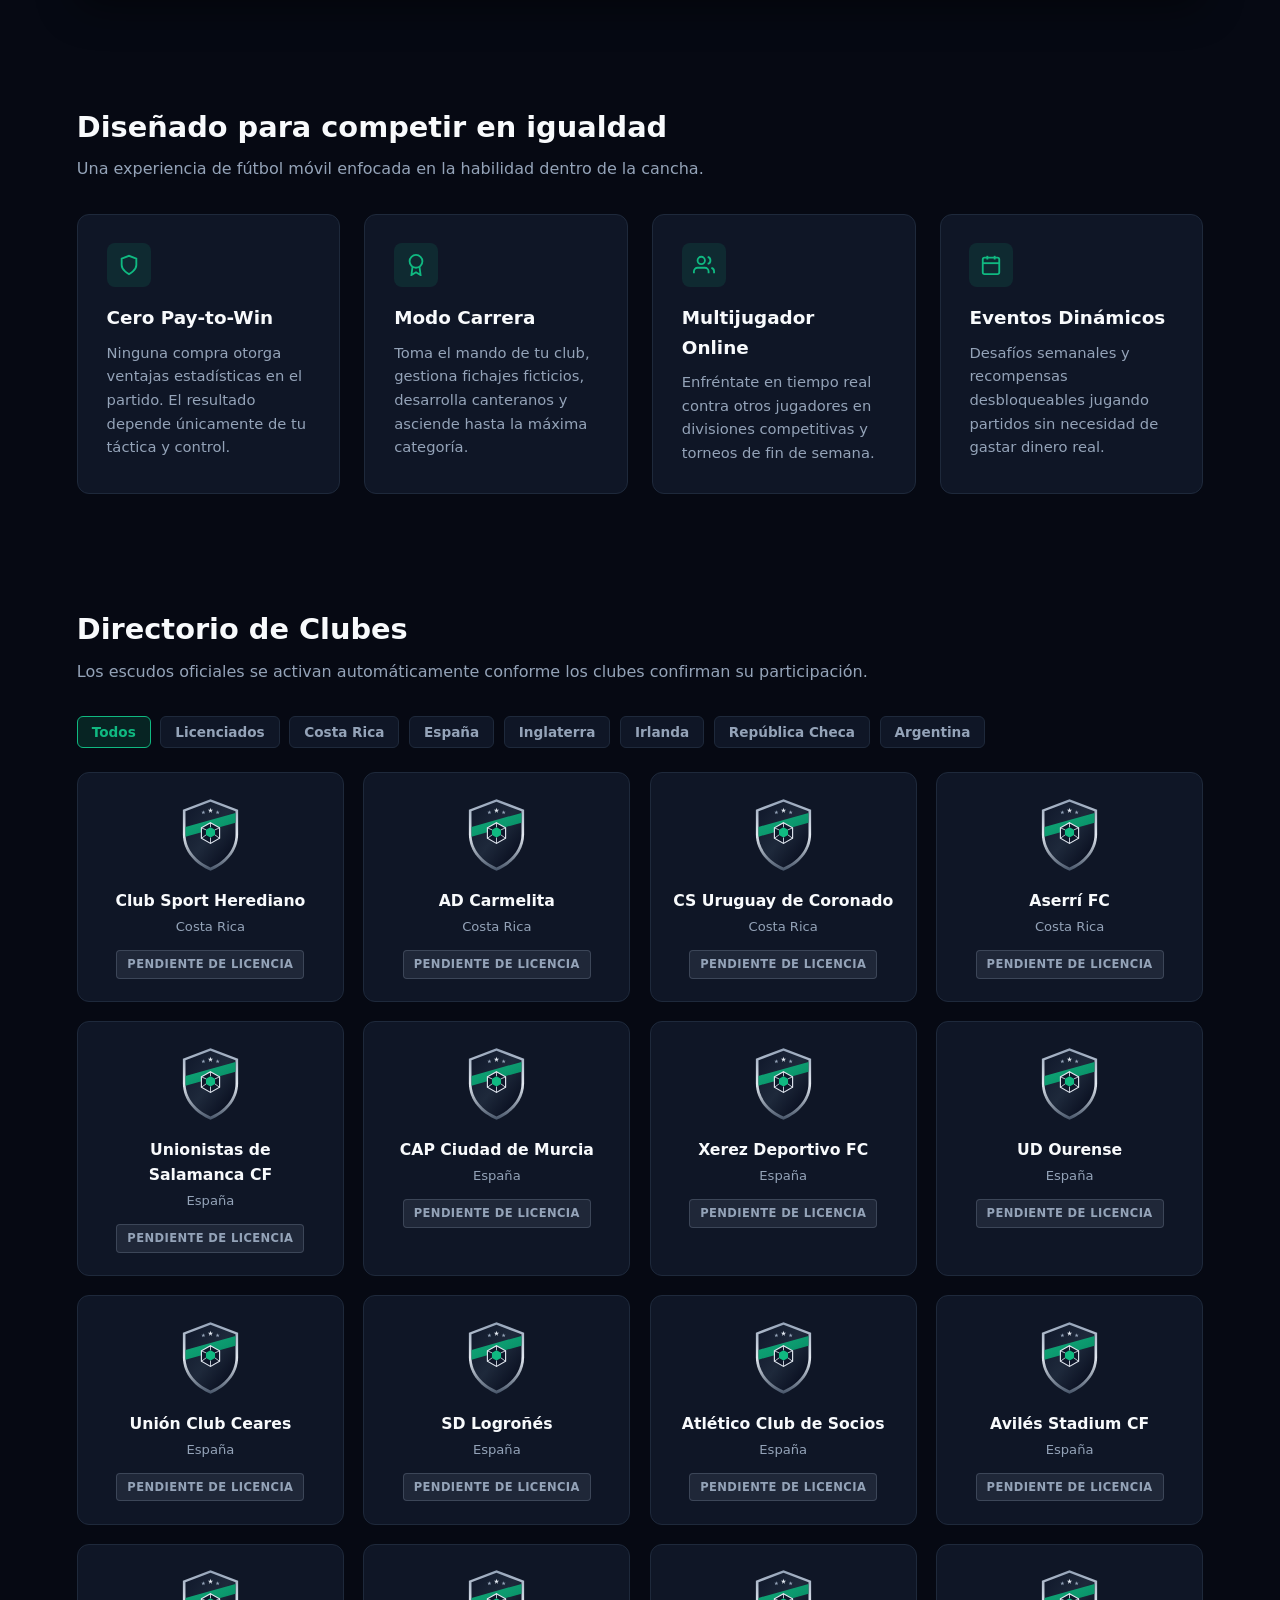
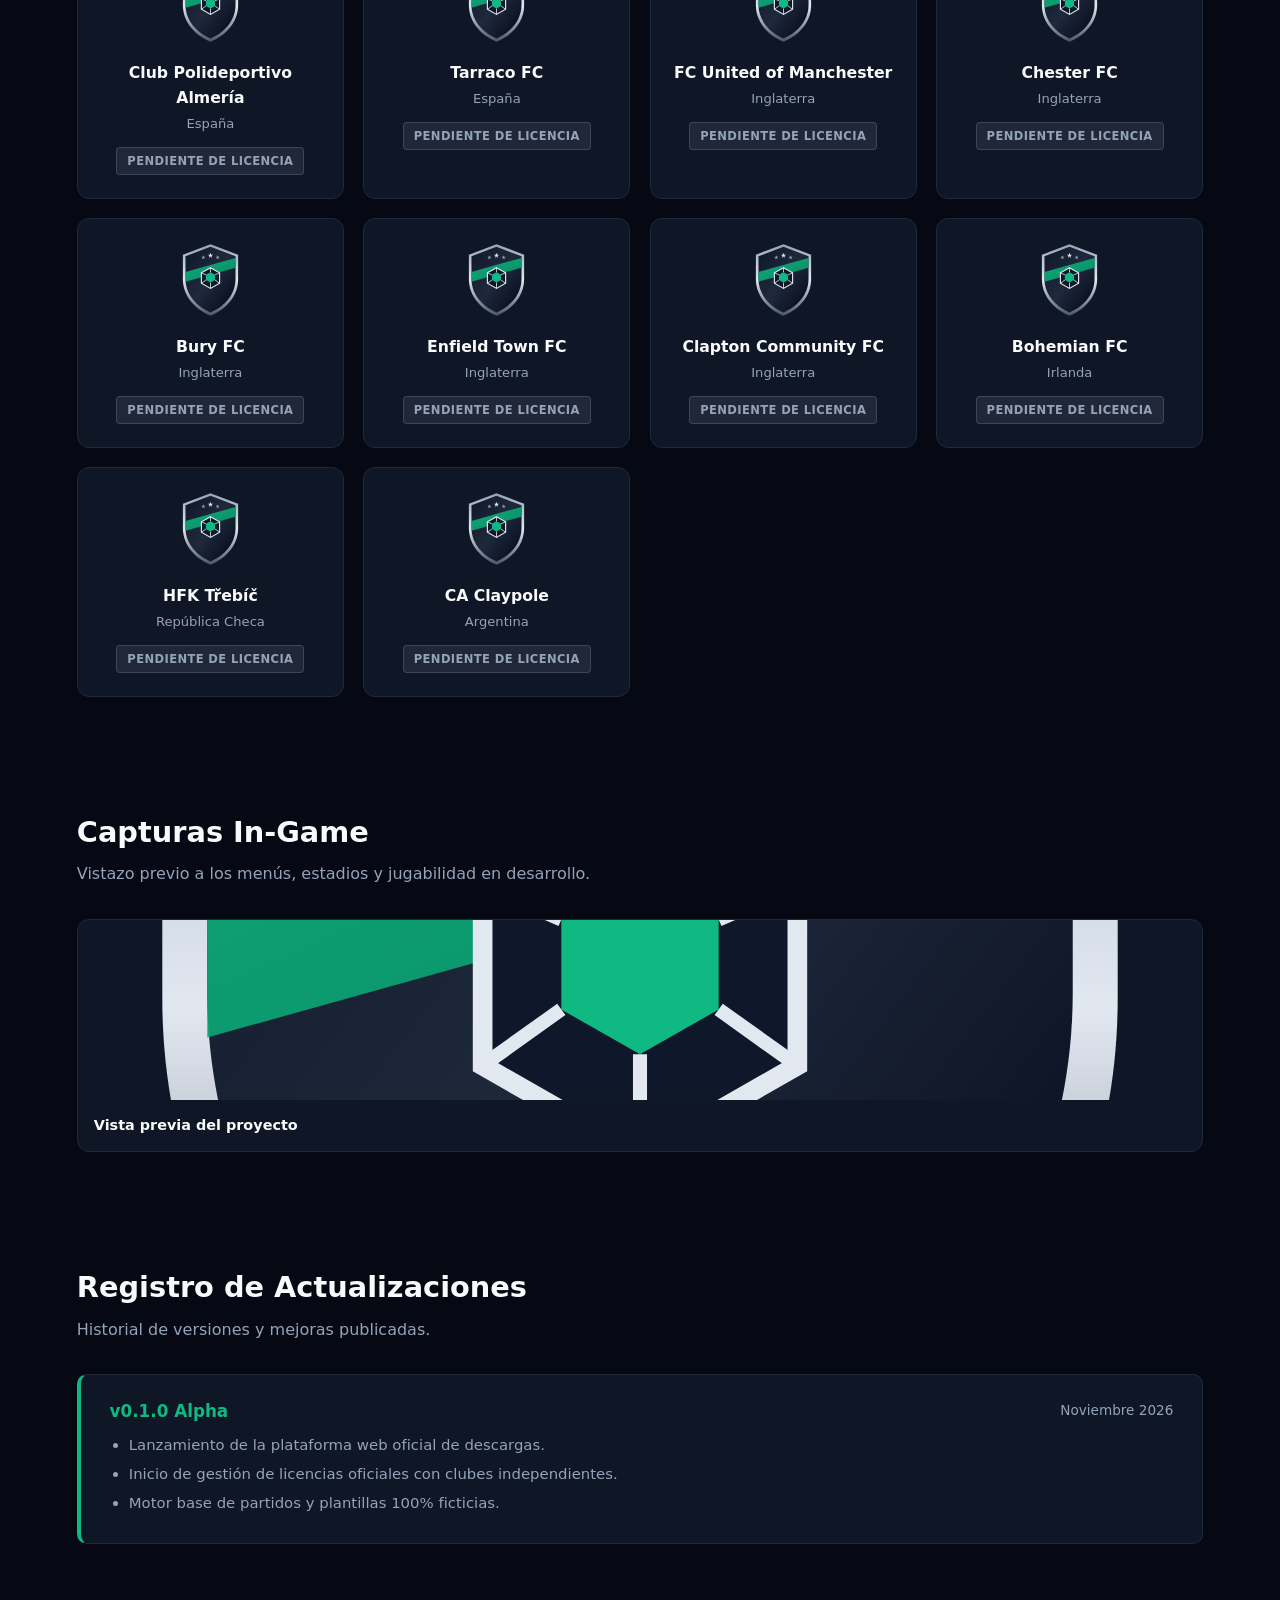
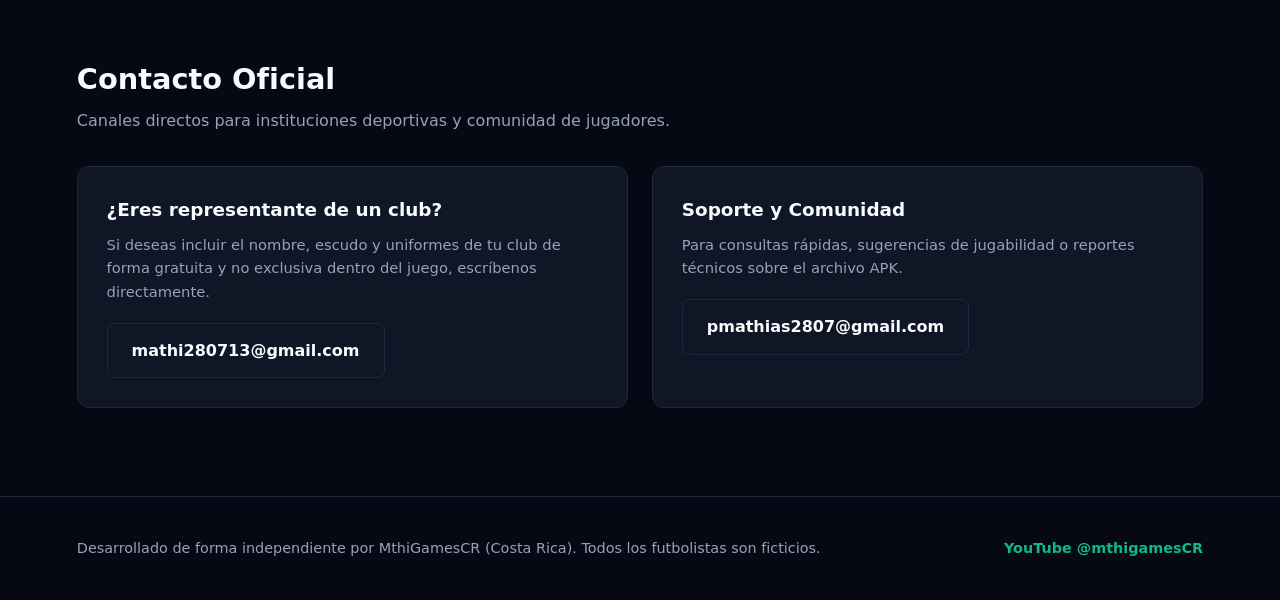
==== commit cf4856a9: "Add files via upload" ====
--- a/index.html
+++ b/index.html
@@ -16,55 +16,54 @@
       --text-muted: #94a3b8;
     }
     * { box-sizing: border-box; margin: 0; padding: 0; font-family: 'Segoe UI', system-ui, -apple-system, sans-serif; }
-    html { scroll-behavior: smooth; }
     body { background-color: var(--bg-dark); color: var(--text-main); line-height: 1.6; overflow-x: hidden; }
     
     /* Navegación */
     header {
       display: flex; justify-content: space-between; align-items: center;
-      padding: 1rem 6%; border-bottom: 1px solid var(--border);
+      padding: 1.1rem 6%; border-bottom: 1px solid var(--border);
       background: rgba(6, 9, 19, 0.92); backdrop-filter: blur(12px);
       position: sticky; top: 0; z-index: 100;
     }
-    .brand { display: flex; align-items: center; gap: 12px; font-weight: 900; font-size: 1.25rem; letter-spacing: 0.5px; text-decoration: none; color: var(--text-main); }
+    .brand { display: flex; align-items: center; gap: 12px; font-weight: 800; font-size: 1.25rem; letter-spacing: 0.5px; }
     .brand img { width: 34px; height: 40px; }
     .nav-links { display: flex; gap: 1.4rem; align-items: center; }
     .nav-links a { color: var(--text-muted); text-decoration: none; font-weight: 600; font-size: 0.92rem; transition: 0.2s; }
     .nav-links a:hover { color: var(--accent); }
     .lang-btn {
-      background: var(--bg-card); border: 1px solid var(--border); color: var(--text-main);
-      padding: 5px 12px; border-radius: 6px; font-weight: 800; font-size: 0.82rem;
-      cursor: pointer; transition: 0.2s; letter-spacing: 0.5px;
+      background: var(--bg-card); color: var(--text-main); border: 1px solid var(--border);
+      padding: 6px 12px; border-radius: 6px; font-weight: 800; font-size: 0.82rem;
+      cursor: pointer; transition: 0.2s;
     }
     .lang-btn:hover { border-color: var(--accent); color: var(--accent); }
 
     /* Hero Section */
     .hero {
-      padding: 4rem 6% 2.5rem;
+      padding: 3.5rem 6% 2.5rem;
       background: radial-gradient(circle at 75% 25%, rgba(16, 185, 129, 0.14), transparent 55%);
-      display: grid; grid-template-columns: 1.05fr 0.95fr; gap: 2.5rem; align-items: center;
+      display: grid; grid-template-columns: 1.1fr 0.9fr; gap: 2.5rem; align-items: center;
       max-width: 1320px; margin: 0 auto;
     }
     .badge {
       display: inline-flex; align-items: center; gap: 8px;
       background: rgba(16, 185, 129, 0.12); color: var(--accent);
       border: 1px solid rgba(16, 185, 129, 0.3); padding: 6px 14px;
-      border-radius: 6px; font-size: 0.85rem; font-weight: 700; margin-bottom: 1.1rem;
-    }
-    h1 { font-size: 3.1rem; font-weight: 900; line-height: 1.1; margin-bottom: 1rem; letter-spacing: -0.5px; text-transform: uppercase; }
-    .hero p { color: var(--text-muted); font-size: 1.08rem; margin-bottom: 1.8rem; max-width: 560px; }
+      border-radius: 6px; font-size: 0.85rem; font-weight: 700; margin-bottom: 1rem;
+    }
+    h1 { font-size: 3.2rem; font-weight: 900; line-height: 1.1; margin-bottom: 1rem; letter-spacing: -0.5px; }
+    .hero p { color: var(--text-muted); font-size: 1.08rem; margin-bottom: 2rem; max-width: 560px; }
     
-    .cta-group { display: flex; flex-wrap: wrap; gap: 1rem; margin-bottom: 1.4rem; }
+    .cta-group { display: flex; flex-wrap: wrap; gap: 1rem; margin-bottom: 1.5rem; }
     .btn-primary {
-      background: var(--accent); color: #022c22; font-weight: 800; font-size: 1.02rem;
-      padding: 14px 26px; border-radius: 8px; text-decoration: none;
+      background: var(--accent); color: #022c22; font-weight: 800; font-size: 1.05rem;
+      padding: 14px 28px; border-radius: 8px; text-decoration: none;
       display: inline-flex; align-items: center; gap: 10px; transition: 0.2s;
       box-shadow: 0 8px 25px rgba(16, 185, 129, 0.25);
     }
     .btn-primary:hover { background: var(--accent-hover); transform: translateY(-2px); }
     .btn-secondary {
-      background: var(--bg-card); color: var(--text-main); font-weight: 700; font-size: 0.98rem;
-      padding: 14px 22px; border-radius: 8px; text-decoration: none; border: 1px solid var(--border);
+      background: var(--bg-card); color: var(--text-main); font-weight: 700; font-size: 1rem;
+      padding: 14px 24px; border-radius: 8px; text-decoration: none; border: 1px solid var(--border);
       display: inline-flex; align-items: center; gap: 10px; transition: 0.2s;
     }
     .btn-secondary:hover { border-color: var(--text-muted); background: var(--bg-card-hover); }
@@ -72,130 +71,152 @@
     .meta-specs { display: flex; gap: 1.5rem; color: var(--text-muted); font-size: 0.88rem; font-weight: 600; }
     .meta-specs span { display: flex; align-items: center; gap: 6px; }
 
-    /* Escenario Top 3 Jugadores + Estadio */
+    /* Escenario Estadio + Top 3 Jugadores Calibrado */
     .hero-visual {
-      background-color: #0b1120;
+      position: relative;
+      background-color: var(--bg-card);
+      background-image: url('estadio-bg.png');
       background-size: cover;
       background-position: center;
       border: 1px solid var(--border);
       border-radius: 16px;
-      padding: 1.5rem 1rem 1.25rem;
-      position: relative;
+      padding: 1.5rem 1rem 1.2rem;
       overflow: hidden;
-      box-shadow: 0 24px 60px rgba(0,0,0,0.65);
-      min-height: 360px;
+      box-shadow: 0 20px 50px rgba(0,0,0,0.65);
       display: flex;
       flex-direction: column;
+      align-items: center;
       justify-content: flex-end;
-    }
-    .hero-visual::before {
-      content: ""; position: absolute; inset: 0;
-      background: linear-gradient(180deg, rgba(6, 9, 19, 0.12) 0%, rgba(6, 9, 19, 0.35) 58%, rgba(6, 9, 19, 0.92) 100%);
+      min-height: 410px;
+    }
+    .hero-visual::after {
+      content: '';
+      position: absolute;
+      inset: 0;
+      background: linear-gradient(to top, rgba(6, 9, 19, 0.95) 0%, rgba(6, 9, 19, 0.25) 35%, rgba(6, 9, 19, 0.15) 100%);
+      pointer-events: none;
       z-index: 1;
-      pointer-events: none;
     }
     .players-stage {
-      display: flex; align-items: flex-end; justify-content: center;
-      position: relative; z-index: 2; height: 265px; width: 100%;
-    }
-    .player-slot {
-      display: flex; flex-direction: column; align-items: center;
-      width: 34%; position: relative;
-    }
-    .player-slot img {
+      display: flex;
+      justify-content: center;
+      align-items: flex-end;
       width: 100%;
-      height: 225px;
-      object-fit: cover;
-      object-position: top center;
-      transform: scale(1.42);
-      transform-origin: bottom center;
+      height: 340px;
+      position: relative;
+      z-index: 2;
+      margin-bottom: 8px;
+    }
+    .player-card {
+      display: flex;
+      justify-content: center;
+      align-items: flex-end;
+      margin: 0 -42px;
+      transition: transform 0.3s ease;
+    }
+    .player-card img {
+      height: 275px;
+      width: auto;
+      max-width: none;
+      object-fit: contain;
       filter: drop-shadow(0 12px 22px rgba(0,0,0,0.85));
-      mask-image: linear-gradient(to bottom, black 82%, transparent 100%);
-      -webkit-mask-image: linear-gradient(to bottom, black 82%, transparent 100%);
-      transition: transform 0.3s ease;
-    }
-    .player-slot.side-left { margin-right: -22px; z-index: 2; }
-    .player-slot.side-right { margin-left: -22px; z-index: 2; }
-    .player-slot.center { z-index: 4; width: 38%; }
-    .player-slot.center img {
-      height: 250px;
-      transform: scale(1.48);
-      transform-origin: bottom center;
-    }
-    .kit-tags-row {
-      display: flex; justify-content: center; gap: 10px; position: relative; z-index: 5; margin-top: 10px;
-    }
-    .kit-tag {
-      background: rgba(15, 22, 38, 0.92); border: 1px solid rgba(16, 185, 129, 0.4);
-      color: var(--accent); font-size: 0.72rem; font-weight: 800; padding: 4px 10px;
-      border-radius: 4px; text-align: center; white-space: nowrap;
+    }
+    .player-card.center {
+      z-index: 3;
+    }
+    .player-card.center img {
+      height: 310px;
+    }
+    .kits-bar {
+      display: flex;
+      justify-content: center;
+      gap: 0.6rem;
+      width: 100%;
+      position: relative;
+      z-index: 4;
+      flex-wrap: wrap;
+    }
+    .kit-pill {
+      background: rgba(15, 22, 38, 0.88);
+      border: 1px solid rgba(16, 185, 129, 0.35);
+      color: var(--accent);
+      font-size: 0.78rem;
+      font-weight: 700;
+      padding: 5px 12px;
+      border-radius: 6px;
       backdrop-filter: blur(6px);
     }
 
-    /* Barra Vitrina de Licenciados */
-    .licensed-banner {
-      max-width: 1320px; margin: 1rem auto 0; padding: 0 6%;
-    }
-    .licensed-inner {
-      background: var(--bg-card); border: 1px solid var(--border); border-radius: 12px;
-      padding: 1.25rem 1.8rem; display: flex; flex-wrap: wrap; align-items: center;
-      justify-content: space-between; gap: 1.5rem;
-    }
-    .progress-area { flex: 1; min-width: 240px; }
-    .progress-header { display: flex; justify-content: space-between; font-size: 0.85rem; font-weight: 700; margin-bottom: 6px; }
-    .progress-bar-bg { width: 100%; height: 8px; background: #060913; border-radius: 99px; overflow: hidden; border: 1px solid var(--border); }
-    .progress-bar-fill { height: 100%; background: var(--accent); width: 0%; transition: width 0.5s ease; }
-    .official-logos { display: flex; flex-wrap: wrap; align-items: center; gap: 12px; }
-    .official-logos img { width: 42px; height: 42px; object-fit: contain; transition: transform 0.2s; }
-    .official-logos img:hover { transform: scale(1.15); }
-    .no-licenses-text { color: var(--text-muted); font-size: 0.88rem; font-style: italic; }
+    /* Barra de Progreso y Vitrina de Licenciados */
+    .license-banner {
+      max-width: 1320px; margin: 0 auto; padding: 0 6%;
+    }
+    .license-box {
+      background: var(--bg-card); border: 1px solid var(--border); border-radius: 14px;
+      padding: 1.5rem 2rem;
+    }
+    .license-header {
+      display: flex; justify-content: space-between; align-items: center; margin-bottom: 0.75rem; flex-wrap: wrap; gap: 0.5rem;
+    }
+    .license-header h3 { font-size: 0.95rem; text-transform: uppercase; letter-spacing: 0.6px; color: var(--text-main); }
+    .license-count { font-weight: 800; color: var(--accent); font-size: 1rem; }
+    .progress-track {
+      width: 100%; height: 8px; background: #060913; border-radius: 99px; overflow: hidden; margin-bottom: 1.2rem;
+    }
+    .progress-fill {
+      height: 100%; background: var(--accent); width: 0%; transition: width 0.6s ease;
+    }
+    .licensed-showcase {
+      display: flex; align-items: center; gap: 1.2rem; flex-wrap: wrap;
+      padding-top: 0.8rem; border-top: 1px solid var(--border);
+    }
+    .licensed-item {
+      display: flex; align-items: center; gap: 8px; background: #060913;
+      border: 1px solid rgba(16, 185, 129, 0.3); padding: 6px 12px; border-radius: 8px;
+      font-size: 0.85rem; font-weight: 700;
+    }
+    .licensed-item img { width: 28px; height: 28px; object-fit: contain; }
 
     /* Secciones Generales */
     .section { max-width: 1320px; margin: 0 auto; padding: 3.5rem 6%; }
     .section-title { font-size: 1.8rem; font-weight: 800; margin-bottom: 0.4rem; }
-    .section-sub { color: var(--text-muted); margin-bottom: 2rem; font-size: 0.98rem; }
-
-    /* Video Tráiler */
+    .section-sub { color: var(--text-muted); margin-bottom: 2rem; }
+
+    /* Tráiler Integrado */
     .video-wrapper {
       position: relative; padding-bottom: 56.25%; height: 0; overflow: hidden;
       border-radius: 14px; border: 1px solid var(--border); background: var(--bg-card);
-      box-shadow: 0 20px 45px rgba(0,0,0,0.45);
-    }
-    .video-wrapper iframe { position: absolute; top: 0; left: 0; width: 100%; height: 100%; border: 0; }
+      box-shadow: 0 15px 40px rgba(0,0,0,0.45);
+    }
+    .video-wrapper iframe {
+      position: absolute; top: 0; left: 0; width: 100%; height: 100%; border: 0;
+    }
 
     /* Características */
-    .features-grid { display: grid; grid-template-columns: repeat(auto-fit, minmax(250px, 1fr)); gap: 1.4rem; }
+    .features-grid { display: grid; grid-template-columns: repeat(auto-fit, minmax(250px, 1fr)); gap: 1.5rem; }
     .feature-card {
       background: var(--bg-card); border: 1px solid var(--border);
-      padding: 1.7rem; border-radius: 12px; transition: 0.2s;
+      padding: 1.8rem; border-radius: 12px; transition: 0.2s;
     }
     .feature-card:hover { border-color: rgba(16, 185, 129, 0.4); transform: translateY(-3px); }
     .icon-box {
       width: 44px; height: 44px; border-radius: 8px; background: rgba(16, 185, 129, 0.12);
       color: var(--accent); display: flex; align-items: center; justify-content: center; margin-bottom: 1rem;
     }
-    .feature-card h3 { font-size: 1.12rem; margin-bottom: 0.45rem; }
-    .feature-card p { color: var(--text-muted); font-size: 0.9rem; }
-
-    /* Galería Capturas */
-    .gallery-grid { display: grid; grid-template-columns: repeat(auto-fit, minmax(260px, 1fr)); gap: 1.25rem; }
-    .gallery-item {
-      background: var(--bg-card); border: 1px solid var(--border); border-radius: 10px;
-      overflow: hidden; cursor: pointer; transition: 0.2s;
-    }
-    .gallery-item:hover { border-color: var(--accent); transform: translateY(-2px); }
-    .gallery-item img { width: 100%; height: 180px; object-fit: cover; display: block; }
-    .gallery-caption { padding: 10px 14px; font-size: 0.88rem; font-weight: 600; color: var(--text-main); }
+    .feature-card h3 { font-size: 1.15rem; margin-bottom: 0.5rem; }
+    .feature-card p { color: var(--text-muted); font-size: 0.92rem; }
 
     /* Filtros y Grid de Clubes */
-    .filter-bar { display: flex; flex-wrap: wrap; gap: 8px; margin-bottom: 1.5rem; }
+    .filter-bar { display: flex; gap: 0.6rem; flex-wrap: wrap; margin-bottom: 1.5rem; }
     .filter-btn {
-      background: var(--bg-card); border: 1px solid var(--border); color: var(--text-muted);
-      padding: 7px 14px; border-radius: 6px; font-size: 0.85rem; font-weight: 700; cursor: pointer; transition: 0.2s;
-    }
-    .filter-btn.active, .filter-btn:hover { background: rgba(16, 185, 129, 0.15); border-color: var(--accent); color: var(--accent); }
-
-    .clubs-grid { display: grid; grid-template-columns: repeat(auto-fill, minmax(210px, 1fr)); gap: 1.2rem; }
+      background: var(--bg-card); color: var(--text-muted); border: 1px solid var(--border);
+      padding: 7px 14px; border-radius: 6px; font-size: 0.85rem; font-weight: 700;
+      cursor: pointer; transition: 0.2s;
+    }
+    .filter-btn.active, .filter-btn:hover {
+      background: rgba(16, 185, 129, 0.15); color: var(--accent); border-color: var(--accent);
+    }
+    .clubs-grid { display: grid; grid-template-columns: repeat(auto-fill, minmax(215px, 1fr)); gap: 1.2rem; }
     .club-card {
       background: var(--bg-card); border: 1px solid var(--border); border-radius: 12px;
       padding: 1.4rem; text-align: center; transition: 0.2s; display: flex; flex-direction: column; align-items: center;
@@ -203,7 +224,7 @@
     .club-card:hover { background: var(--bg-card-hover); border-color: #334155; }
     .club-card img { width: 78px; height: 78px; object-fit: contain; margin-bottom: 0.9rem; }
     .club-card h4 { font-size: 0.98rem; font-weight: 700; margin-bottom: 0.2rem; }
-    .club-country { font-size: 0.8rem; color: var(--text-muted); margin-bottom: 0.75rem; }
+    .club-country { font-size: 0.82rem; color: var(--text-muted); margin-bottom: 0.8rem; }
     .status-pill {
       font-size: 0.72rem; font-weight: 700; padding: 4px 10px; border-radius: 4px;
       text-transform: uppercase; letter-spacing: 0.4px;
@@ -211,67 +232,66 @@
     .status-pending { background: rgba(148, 163, 184, 0.12); color: var(--text-muted); border: 1px solid rgba(148, 163, 184, 0.25); }
     .status-official { background: rgba(16, 185, 129, 0.15); color: var(--accent); border: 1px solid rgba(16, 185, 129, 0.35); }
 
+    /* Galería de Capturas */
+    .gallery-grid { display: grid; grid-template-columns: repeat(auto-fit, minmax(260px, 1fr)); gap: 1.2rem; }
+    .gallery-item {
+      background: var(--bg-card); border: 1px solid var(--border); border-radius: 12px; overflow: hidden;
+    }
+    .gallery-item img { width: 100%; height: 180px; object-fit: cover; display: block; }
+    .gallery-caption { padding: 0.9rem 1rem; font-size: 0.9rem; font-weight: 600; color: var(--text-main); }
+
     /* Changelog */
-    .changelog-list { display: flex; flex-direction: column; gap: 1.2rem; }
-    .log-card { background: var(--bg-card); border: 1px solid var(--border); border-radius: 10px; padding: 1.5rem; }
-    .log-header { display: flex; justify-content: space-between; align-items: center; margin-bottom: 0.8rem; }
-    .log-ver { background: rgba(16, 185, 129, 0.15); color: var(--accent); padding: 4px 10px; border-radius: 5px; font-weight: 800; font-size: 0.85rem; }
-    .log-date { color: var(--text-muted); font-size: 0.85rem; font-weight: 600; }
-    .log-card ul { padding-left: 1.2rem; color: var(--text-muted); font-size: 0.92rem; }
-    .log-card li { margin-bottom: 4px; }
-
-    /* Guía de instalación y Contacto */
-    .install-box {
-      background: var(--bg-card); border: 1px solid var(--border); border-radius: 12px;
-      padding: 1.8rem; display: grid; grid-template-columns: repeat(auto-fit, minmax(240px, 1fr)); gap: 1.5rem;
-    }
-    .step-num { color: var(--accent); font-weight: 900; font-size: 0.82rem; text-transform: uppercase; margin-bottom: 4px; }
-
+    .changelog-list { display: flex; flex-direction: column; gap: 1rem; }
+    .changelog-card {
+      background: var(--bg-card); border: 1px solid var(--border); border-left: 4px solid var(--accent);
+      border-radius: 10px; padding: 1.4rem 1.8rem;
+    }
+    .changelog-top { display: flex; justify-content: space-between; align-items: center; margin-bottom: 0.6rem; }
+    .changelog-ver { font-weight: 800; color: var(--accent); font-size: 1.05rem; }
+    .changelog-date { font-size: 0.85rem; color: var(--text-muted); }
+    .changelog-card ul { padding-left: 1.2rem; color: var(--text-muted); font-size: 0.93rem; }
+    .changelog-card li { margin-bottom: 0.3rem; }
+
+    /* Buzón de Contacto y Guía */
     .contact-grid { display: grid; grid-template-columns: repeat(auto-fit, minmax(280px, 1fr)); gap: 1.5rem; }
-    .contact-card { background: var(--bg-card); border: 1px solid var(--border); border-radius: 12px; padding: 1.8rem; }
+    .contact-card {
+      background: var(--bg-card); border: 1px solid var(--border); border-radius: 12px; padding: 1.8rem;
+    }
     .contact-card h3 { margin-bottom: 0.5rem; font-size: 1.15rem; }
-    .contact-card p { color: var(--text-muted); font-size: 0.9rem; margin-bottom: 1.2rem; }
-
-    /* Lightbox */
-    .lightbox {
-      position: fixed; inset: 0; background: rgba(0,0,0,0.9); z-index: 999;
-      display: none; justify-content: center; align-items: center; padding: 2rem;
-    }
-    .lightbox.open { display: flex; }
-    .lightbox img { max-width: 92%; max-height: 85vh; border-radius: 8px; border: 1px solid var(--border); }
+    .contact-card p { color: var(--text-muted); font-size: 0.92rem; margin-bottom: 1.2rem; }
 
     footer {
-      border-top: 1px solid var(--border); padding: 2.2rem 6%; margin-top: 2rem;
+      border-top: 1px solid var(--border); padding: 2.5rem 6%; margin-top: 2rem;
       display: flex; flex-wrap: wrap; justify-content: space-between; align-items: center;
-      color: var(--text-muted); font-size: 0.88rem; gap: 1rem;
-    }
+      color: var(--text-muted); font-size: 0.9rem; gap: 1rem;
+    }
+    footer a { color: var(--accent); text-decoration: none; font-weight: 600; }
 
     @media (max-width: 920px) {
       .hero { grid-template-columns: 1fr; text-align: center; padding-top: 2.5rem; }
-      .hero p { margin: 0 auto 1.8rem; }
+      .hero p { margin: 0 auto 2rem; }
       .cta-group, .meta-specs { justify-content: center; }
-      h1 { font-size: 2.3rem; }
-      .nav-links a { display: none; }
-      .players-stage { height: 220px; }
-      .player-slot img { height: 185px; transform: scale(1.38); }
-      .player-slot.center img { height: 210px; transform: scale(1.44); }
+      h1 { font-size: 2.4rem; }
+      .player-card { margin: 0 -30px; }
+      .player-card img { height: 220px; }
+      .player-card.center img { height: 250px; }
     }
   </style>
 </head>
 <body>
 
   <header>
-    <a href="#" class="brand">
-      <img src="escudo-generico.svg" alt="MthiGamesCR">
+    <div class="brand">
+      <img src="escudo-generico.svg" alt="Logo MthiGamesCR">
       <span>MthiGamesCR</span>
-    </a>
+    </div>
     <nav class="nav-links">
       <a href="#trailer" data-i18n="nav_trailer">Tráiler</a>
       <a href="#caracteristicas" data-i18n="nav_features">Características</a>
       <a href="#clubes" data-i18n="nav_clubs">Clubes</a>
-      <a href="#novedades" data-i18n="nav_changelog">Novedades</a>
+      <a href="#novedades" data-i18n="nav_news">Novedades</a>
       <a href="#contacto" data-i18n="nav_contact">Contacto</a>
-      <button id="lang-toggle" class="lang-btn" onclick="toggleLang()">EN</button>
+      <button id="lang-toggle" class="lang-btn" onclick="toggleLanguage()">EN</button>
     </nav>
   </header>
 
@@ -283,7 +303,7 @@
           <span id="game-version">v0.1.0 Alpha</span>
         </div>
         <h1 id="game-title">ELEVEN</h1>
-        <p id="game-subtitle">Cargando descripción...</p>
+        <p id="game-subtitle">Fútbol competitivo para Android. Sin compras que den ventaja (Zero Pay-to-Win), modo carrera completo, duelos multijugador y eventos semanales.</p>
         
         <div class="cta-group">
           <a id="btn-download" href="#" class="btn-primary">
@@ -298,42 +318,56 @@
 
         <div class="meta-specs">
           <span>
-            <svg width="16" height="16" viewBox="0 0 24 24" fill="none" stroke="currentColor" stroke-width="2"><path d="M21 16V8a2 2 0 0 0-1-1.73l-7-4a2 2 0 0 0-2 0l-7 4A2 2 0 0 0 3 8v8a2 2 0 0 0 1 1.73l7 4a2 2 0 0 0 2 0l7-4A2 2 0 0 0 21 16z"></path></svg>
-            <span data-i18n="spec_size">Peso:</span> <strong id="game-size">--</strong>
+            <svg width="16" height="16" viewBox="0 0 24 24" fill="none" stroke="currentColor" stroke-width="2"><circle cx="12" cy="12" r="10"></circle><polyline points="12 6 12 12 16 14"></polyline></svg>
+            <span data-i18n="spec_size">Peso:</span> <strong id="game-size">145 MB</strong>
           </span>
           <span>
-            <svg width="16" height="16" viewBox="0 0 24 24" fill="none" stroke="currentColor" stroke-width="2"><rect x="5" y="2" width="14" height="20" rx="2" ry="2"></rect><line x1="12" y1="18" x2="12.01" y2="18"></line></svg>
-            <span data-i18n="spec_os">Sistema:</span> <strong id="game-android">--</strong>
+            <svg width="16" height="16" viewBox="0 0 24 24" fill="none" stroke="currentColor" stroke-width="2"><rect x="5" y="2" width="14" height="20" rx="2" ry="2"></rect></svg>
+            <span data-i18n="spec_os">Sistema:</span> <strong id="game-android">Android 8.0+</strong>
           </span>
         </div>
       </div>
 
-      <div id="hero-stage-box" class="hero-visual" style="background-image: url('estadio-bg.png');">
-        <div id="players-stage" class="players-stage"></div>
-        <div id="kit-tags-row" class="kit-tags-row"></div>
+      <div id="hero-visual-box" class="hero-visual">
+        <div class="players-stage">
+          <div class="player-card left">
+            <img id="p-img-0" src="jugador1.png" alt="Jugador 1">
+          </div>
+          <div class="player-card center">
+            <img id="p-img-1" src="jugador2.png" alt="Jugador 2">
+          </div>
+          <div class="player-card right">
+            <img id="p-img-2" src="jugador3.png" alt="Jugador 3">
+          </div>
+        </div>
+        <div class="kits-bar">
+          <span id="p-club-0" class="kit-pill">Uniforme Genérico</span>
+          <span id="p-club-1" class="kit-pill">Uniforme Genérico</span>
+          <span id="p-club-2" class="kit-pill">Uniforme Genérico</span>
+        </div>
       </div>
     </section>
 
-    <div class="licensed-banner">
-      <div class="licensed-inner">
-        <div class="progress-area">
-          <div class="progress-header">
-            <span data-i18n="lic_progress_title">Progreso de Licencias Oficiales</span>
-            <span id="lic-counter" style="color: var(--accent);">0 / 0</span>
-          </div>
-          <div class="progress-bar-bg">
-            <div id="lic-bar" class="progress-bar-fill"></div>
-          </div>
-        </div>
-        <div id="official-logos" class="official-logos"></div>
+    <div class="license-banner">
+      <div class="license-box">
+        <div class="license-header">
+          <h3 data-i18n="lic_progress_title">Progreso de Licencias Oficiales</h3>
+          <span id="license-counter" class="license-count">0 / 22</span>
+        </div>
+        <div class="progress-track">
+          <div id="license-bar" class="progress-fill"></div>
+        </div>
+        <div id="licensed-showcase" class="licensed-showcase">
+          <span style="color: var(--text-muted); font-size: 0.88rem;" data-i18n="lic_empty">Próximamente escudos oficiales confirmados</span>
+        </div>
       </div>
     </div>
 
     <section id="trailer" class="section">
-      <h2 class="section-title" data-i18n="trailer_title">Tráiler y Avances de Desarrollo</h2>
-      <p class="section-sub" data-i18n="trailer_sub">Mira el estado actual del motor de partidos directamente desde nuestro canal oficial.</p>
+      <h2 class="section-title" data-i18n="trailer_title">Tráiler y Avances del Desarrollo</h2>
+      <p class="section-sub" data-i18n="trailer_sub">Mira las últimas pruebas de jugabilidad directamente desde nuestro canal oficial.</p>
       <div class="video-wrapper">
-        <iframe id="yt-embed" src="" title="MthiGamesCR Gameplay" allow="accelerometer; autoplay; clipboard-write; encrypted-media; gyroscope; picture-in-picture" allowfullscreen></iframe>
+        <iframe id="yt-embed" src="https://www.youtube.com/embed?listType=user_uploads&list=mthigamesCR" allowfullscreen></iframe>
       </div>
     </section>
 
@@ -373,72 +407,48 @@
       </div>
     </section>
 
-    <section id="galeria" class="section">
-      <h2 class="section-title" data-i18n="gal_title">Capturas In-Game</h2>
-      <p class="section-sub" data-i18n="gal_sub">Haz clic en cualquier captura para ampliarla en pantalla completa.</p>
-      <div id="gallery-container" class="gallery-grid"></div>
-    </section>
-
     <section id="clubes" class="section">
       <h2 class="section-title" data-i18n="clubs_title">Directorio de Clubes</h2>
-      <p class="section-sub" data-i18n="clubs_sub">Los escudos oficiales se activan automáticamente conforme los clubes confirman su autorización.</p>
+      <p class="section-sub" data-i18n="clubs_sub">Los escudos oficiales se activan automáticamente conforme los clubes confirman su participación.</p>
       <div id="filter-bar" class="filter-bar"></div>
       <div id="clubs-container" class="clubs-grid"></div>
     </section>
 
+    <section id="capturas" class="section">
+      <h2 class="section-title" data-i18n="gal_title">Capturas In-Game</h2>
+      <p class="section-sub" data-i18n="gal_sub">Vistazo previo a los menús, estadios y jugabilidad en desarrollo.</p>
+      <div id="gallery-container" class="gallery-grid"></div>
+    </section>
+
     <section id="novedades" class="section">
-      <h2 class="section-title" data-i18n="log_title">Historial de Actualizaciones</h2>
-      <p class="section-sub" data-i18n="log_sub">Registro oficial de mejoras, nuevos escudos y versiones del APK.</p>
+      <h2 class="section-title" data-i18n="news_title">Registro de Actualizaciones</h2>
+      <p class="section-sub" data-i18n="news_sub">Historial de versiones y mejoras publicadas.</p>
       <div id="changelog-container" class="changelog-list"></div>
     </section>
 
-    <section id="instalar" class="section">
-      <h2 class="section-title" data-i18n="inst_title">Guía rápida de instalación</h2>
-      <p class="section-sub" data-i18n="inst_sub">Al ser una distribución independiente directa, sigue estos tres pasos en tu dispositivo Android:</p>
-      <div class="install-box">
-        <div>
-          <div class="step-num" data-i18n="s1_n">Paso 01</div>
-          <h4 data-i18n="s1_t">Descarga el archivo APK</h4>
-          <p style="color: var(--text-muted); font-size: 0.9rem; margin-top: 4px;" data-i18n="s1_d">Pulsa el botón verde de descarga oficial en la parte superior de esta página.</p>
-        </div>
-        <div>
-          <div class="step-num" data-i18n="s2_n">Paso 02</div>
-          <h4 data-i18n="s2_t">Permite fuentes externas</h4>
-          <p style="color: var(--text-muted); font-size: 0.9rem; margin-top: 4px;" data-i18n="s2_d">Si Android lo solicita, activa "Instalar aplicaciones desconocidas" para tu navegador.</p>
-        </div>
-        <div>
-          <div class="step-num" data-i18n="s3_n">Paso 03</div>
-          <h4 data-i18n="s3_t">Instala y juega</h4>
-          <p style="color: var(--text-muted); font-size: 0.9rem; margin-top: 4px;" data-i18n="s3_d">Abre el archivo descargado, completa la instalación y entra al campo.</p>
-        </div>
-      </div>
-    </section>
-
     <section id="contacto" class="section">
-      <h2 class="section-title" data-i18n="cont_title">Contacto Oficial</h2>
-      <p class="section-sub" data-i18n="cont_sub">Canales directos para directivas de clubes de fútbol y soporte técnico de jugadores.</p>
+      <h2 class="section-title" data-i18n="contact_title">Contacto Oficial</h2>
+      <p class="section-sub" data-i18n="contact_sub">Canales directos para instituciones deportivas y comunidad de jugadores.</p>
       <div class="contact-grid">
         <div class="contact-card">
-          <h3 data-i18n="c1_t">Clubes y Licencias Oficiales</h3>
-          <p data-i18n="c1_d">¿Representas a un club de fútbol y deseas autorizar gratuitamente el uso de tu escudo y colores en el juego?</p>
-          <a href="mailto:mathi280713@gmail.com?subject=Licencia%20Oficial%20de%20Club" class="btn-primary" style="font-size: 0.9rem; padding: 10px 18px;">mathi280713@gmail.com</a>
+          <h3 data-i18n="c_club_t">¿Eres representante de un club?</h3>
+          <p data-i18n="c_club_d">Si deseas incluir el nombre, escudo y uniformes de tu club de forma gratuita y no exclusiva dentro del juego, escríbenos directamente.</p>
+          <a href="mailto:mathi280713@gmail.com" class="btn-secondary">mathi280713@gmail.com</a>
         </div>
         <div class="contact-card">
-          <h3 data-i18n="c2_t">Soporte y Comunidad</h3>
-          <p data-i18n="c2_d">Para consultas generales, sugerencias de mejora o reportes de errores en la versión Android.</p>
-          <a href="mailto:pmathias2807@gmail.com?subject=Soporte%20ELEVEN" class="btn-secondary" style="font-size: 0.9rem; padding: 10px 18px;">pmathias2807@gmail.com</a>
+          <h3 data-i18n="c_sup_t">Soporte y Comunidad</h3>
+          <p data-i18n="c_sup_d">Para consultas rápidas, sugerencias de jugabilidad o reportes técnicos sobre el archivo APK.</p>
+          <a href="mailto:pmathias2807@gmail.com" class="btn-secondary">pmathias2807@gmail.com</a>
         </div>
       </div>
     </section>
   </main>
 
-  <div id="lightbox" class="lightbox" onclick="this.classList.remove('open')">
-    <img id="lightbox-img" src="" alt="Vista ampliada">
-  </div>
-
   <footer>
-    <div data-i18n="footer_txt">Desarrollado de forma independiente por MthiGamesCR (Costa Rica). Todos los futbolistas son ficticios.</div>
-    <div>MthiGamesCR &copy; 2026</div>
+    <div data-i18n="footer_text">Desarrollado de forma independiente por MthiGamesCR (Costa Rica). Todos los futbolistas son ficticios.</div>
+    <div>
+      <a href="https://www.youtube.com/@mthigamesCR" target="_blank">YouTube @mthigamesCR</a>
+    </div>
   </footer>
 
   <script>
@@ -446,210 +456,215 @@
     let globalData = null;
     let activeFilter = 'ALL';
 
-    const dict = {
+    const i18n = {
       es: {
-        nav_trailer: "Tráiler", nav_features: "Características", nav_clubs: "Clubes", nav_changelog: "Novedades", nav_contact: "Contacto",
-        btn_download: "Descargar APK Oficial", btn_yt: "Canal de YouTube", spec_size: "Peso:", spec_os: "Sistema:",
-        lic_progress_title: "Progreso de Licencias Oficiales", trailer_title: "Tráiler y Avances de Desarrollo",
-        trailer_sub: "Mira el estado actual del motor de partidos directamente desde nuestro canal oficial.",
-        feat_title: "Diseñado para competir en igualdad", feat_sub: "Una experiencia de fútbol móvil enfocada en la habilidad dentro de la cancha.",
-        f1_t: "Cero Pay-to-Win", f1_d: "Ninguna compra otorga ventajas estadísticas en el partido. El resultado depende únicamente de tu táctica y control.",
-        f2_t: "Modo Carrera", f2_d: "Toma el mando de tu club, gestiona fichajes ficticios, desarrolla canteranos y asciende hasta la máxima categoría.",
-        f3_t: "Multijugador Online", f3_d: "Enfréntate en tiempo real contra otros jugadores en divisiones competitivas y torneos de fin de semana.",
-        f4_t: "Eventos Dinámicos", f4_d: "Desafíos semanales y recompensas desbloqueables jugando partidos sin necesidad de gastar dinero real.",
-        gal_title: "Capturas In-Game", gal_sub: "Haz clic en cualquier captura para ampliarla en pantalla completa.",
-        clubs_title: "Directorio de Clubes", clubs_sub: "Los escudos oficiales se activan automáticamente conforme los clubes confirman su autorización.",
-        log_title: "Historial de Actualizaciones", log_sub: "Registro oficial de mejoras, nuevos escudos y versiones del APK.",
-        inst_title: "Guía rápida de instalación", inst_sub: "Al ser una distribución independiente directa, sigue estos tres pasos en tu dispositivo Android:",
-        s1_n: "Paso 01", s1_t: "Descarga el archivo APK", s1_d: "Pulsa el botón verde de descarga oficial en la parte superior de esta página.",
-        s2_n: "Paso 02", s2_t: "Permite fuentes externas", s2_d: "Si Android lo solicita, activa 'Instalar aplicaciones desconocidas' para tu navegador.",
-        s3_n: "Paso 03", s3_t: "Instala y juega", s3_d: "Abre el archivo descargado, completa la instalación y entra al campo.",
-        cont_title: "Contacto Oficial", cont_sub: "Canales directos para directivas de clubes de fútbol y soporte técnico de jugadores.",
-        c1_t: "Clubes y Licencias Oficiales", c1_d: "¿Representas a un club de fútbol y deseas autorizar gratuitamente el uso de tu escudo y colores en el juego?",
-        c2_t: "Soporte y Comunidad", c2_d: "Para consultas generales, sugerencias de mejora o reportes de errores en la versión Android.",
-        footer_txt: "Desarrollado de forma independiente por MthiGamesCR (Costa Rica). Todos los futbolistas son ficticios.",
-        filter_all: "Todos", filter_lic: "Licenciados Oficiales", status_lic: "Club Oficial Licenciado", status_pen: "Pendiente de licencia",
-        no_lic_yet: "Próximamente escudos oficiales confirmados"
+        nav_trailer: 'Tráiler', nav_features: 'Características', nav_clubs: 'Clubes',
+        nav_news: 'Novedades', nav_contact: 'Contacto',
+        btn_download: 'Descargar APK Oficial', btn_yt: 'Canal de YouTube',
+        spec_size: 'Peso:', spec_os: 'Sistema:',
+        lic_progress_title: 'Progreso de Licencias Oficiales',
+        lic_empty: 'Próximamente escudos oficiales confirmados',
+        trailer_title: 'Tráiler y Avances del Desarrollo',
+        trailer_sub: 'Mira las últimas pruebas de jugabilidad directamente desde nuestro canal oficial.',
+        feat_title: 'Diseñado para competir en igualdad',
+        feat_sub: 'Una experiencia de fútbol móvil enfocada en la habilidad dentro de la cancha.',
+        f1_t: 'Cero Pay-to-Win', f1_d: 'Ninguna compra otorga ventajas estadísticas en el partido. El resultado depende únicamente de tu táctica y control.',
+        f2_t: 'Modo Carrera', f2_d: 'Toma el mando de tu club, gestiona fichajes ficticios, desarrolla canteranos y asciende hasta la máxima categoría.',
+        f3_t: 'Multijugador Online', f3_d: 'Enfréntate en tiempo real contra otros jugadores en divisiones competitivas y torneos de fin de semana.',
+        f4_t: 'Eventos Dinámicos', f4_d: 'Desafíos semanales y recompensas desbloqueables jugando partidos sin necesidad de gastar dinero real.',
+        clubs_title: 'Directorio de Clubes',
+        clubs_sub: 'Los escudos oficiales se activan automáticamente conforme los clubes confirman su participación.',
+        gal_title: 'Capturas In-Game',
+        gal_sub: 'Vistazo previo a los menús, estadios y jugabilidad en desarrollo.',
+        news_title: 'Registro de Actualizaciones',
+        news_sub: 'Historial de versiones y mejoras publicadas.',
+        contact_title: 'Contacto Oficial',
+        contact_sub: 'Canales directos para instituciones deportivas y comunidad de jugadores.',
+        c_club_t: '¿Eres representante de un club?',
+        c_club_d: 'Si deseas incluir el nombre, escudo y uniformes de tu club de forma gratuita y no exclusiva dentro del juego, escríbenos directamente.',
+        c_sup_t: 'Soporte y Comunidad',
+        c_sup_d: 'Para consultas rápidas, sugerencias de jugabilidad o reportes técnicos sobre el archivo APK.',
+        footer_text: 'Desarrollado de forma independiente por MthiGamesCR (Costa Rica). Todos los futbolistas son ficticios.',
+        filter_all: 'Todos', filter_lic: 'Licenciados'
       },
       en: {
-        nav_trailer: "Trailer", nav_features: "Features", nav_clubs: "Clubs", nav_changelog: "Changelog", nav_contact: "Contact",
-        btn_download: "Download Official APK", btn_yt: "YouTube Channel", spec_size: "Size:", spec_os: "System:",
-        lic_progress_title: "Official Licensing Progress", trailer_title: "Official Trailer & Dev Updates",
-        trailer_sub: "Watch the current match engine progress directly from our official channel.",
-        feat_title: "Built for Fair Competition", feat_sub: "A mobile football experience focused purely on on-pitch skill.",
-        f1_t: "Zero Pay-to-Win", f1_d: "No in-app purchase grants statistical advantages. Match results depend solely on your tactics and control.",
-        f2_t: "Career Mode", f2_d: "Take charge of your club, manage fictional transfers, develop youth academy players and climb divisions.",
-        f3_t: "Online Multiplayer", f3_d: "Compete in real time against other players in ranked divisions and weekend tournaments.",
-        f4_t: "Dynamic Events", f4_d: "Weekly challenges and unlockable rewards earned by playing matches without spending real money.",
-        gal_title: "In-Game Screenshots", gal_sub: "Click any screenshot to expand it in full screen.",
-        clubs_title: "Clubs Directory", clubs_sub: "Official crests unlock automatically as clubs confirm their written authorization.",
-        log_title: "Update History (Changelog)", log_sub: "Official log of improvements, newly licensed crests and APK releases.",
-        inst_title: "Quick Installation Guide", inst_sub: "As an independent direct release, follow these three steps on your Android device:",
-        s1_n: "Step 01", s1_t: "Download the APK file", s1_d: "Tap the green official download button at the top of this page.",
-        s2_n: "Step 02", s2_t: "Allow external sources", s2_d: "If prompted by Android, enable 'Install unknown apps' for your browser.",
-        s3_n: "Step 03", s3_t: "Install and play", s3_d: "Open the downloaded file, complete installation and hit the pitch.",
-        cont_title: "Official Contact", cont_sub: "Direct channels for football club boards and player technical support.",
-        c1_t: "Clubs & Official Licensing", c1_d: "Do you represent a football club and wish to grant free non-exclusive permission for your crest and kit colours?",
-        c2_t: "Support & Community", c2_d: "For general inquiries, feedback or bug reports on the Android release.",
-        footer_txt: "Independently developed by MthiGamesCR (Costa Rica). All footballers are 100% fictional.",
-        filter_all: "All Clubs", filter_lic: "Officially Licensed", status_lic: "Officially Licensed Club", status_pen: "Pending License",
-        no_lic_yet: "Official club crests coming soon"
+        nav_trailer: 'Trailer', nav_features: 'Features', nav_clubs: 'Clubs',
+        nav_news: 'Changelog', nav_contact: 'Contact',
+        btn_download: 'Download Official APK', btn_yt: 'YouTube Channel',
+        spec_size: 'Size:', spec_os: 'OS:',
+        lic_progress_title: 'Official Licensing Progress',
+        lic_empty: 'Official licensed club crests coming soon',
+        trailer_title: 'Trailer & Development Updates',
+        trailer_sub: 'Watch the latest gameplay tests directly from our official channel.',
+        feat_title: 'Built for Fair Competition',
+        feat_sub: 'A mobile football experience focused purely on skill on the pitch.',
+        f1_t: 'Zero Pay-to-Win', f1_d: 'No purchases grant statistical advantages during matches. Results depend solely on your tactics and skill.',
+        f2_t: 'Career Mode', f2_d: 'Take charge of your club, manage fictional transfers, develop youth academy players, and climb divisions.',
+        f3_t: 'Online Multiplayer', f3_d: 'Compete in real time against other players in ranked divisions and weekend tournaments.',
+        f4_t: 'Dynamic Events', f4_d: 'Weekly challenges and unlockable rewards earned by playing matches without spending real money.',
+        clubs_title: 'Clubs Directory',
+        clubs_sub: 'Official crests unlock automatically as clubs confirm their participation.',
+        gal_title: 'In-Game Screenshots',
+        gal_sub: 'A preview of menus, stadiums, and gameplay in development.',
+        news_title: 'Update Changelog',
+        news_sub: 'Version history and published improvements.',
+        contact_title: 'Official Contact',
+        contact_sub: 'Direct channels for football clubs and player community.',
+        c_club_t: 'Are you a club representative?',
+        c_club_d: 'If you would like to feature your club name, crest, and kits free of charge and non-exclusively in the game, reach out directly.',
+        c_sup_t: 'Support & Community',
+        c_sup_d: 'For quick inquiries, gameplay feedback, or technical reports regarding the APK file.',
+        footer_text: 'Independently developed by MthiGamesCR (Costa Rica). All footballers are completely fictional.',
+        filter_all: 'All', filter_lic: 'Licensed'
       }
     };
 
-    function toggleLang() {
+    function toggleLanguage() {
       currentLang = currentLang === 'es' ? 'en' : 'es';
       document.getElementById('lang-toggle').textContent = currentLang === 'es' ? 'EN' : 'ES';
-      applyTranslations();
-      if (globalData) renderAll();
-    }
-
-    function applyTranslations() {
       document.querySelectorAll('[data-i18n]').forEach(el => {
         const key = el.getAttribute('data-i18n');
-        if (dict[currentLang][key]) el.textContent = dict[currentLang][key];
+        if (i18n[currentLang][key]) el.textContent = i18n[currentLang][key];
       });
-    }
-
-    function openLightbox(src) {
-      document.getElementById('lightbox-img').src = src;
-      document.getElementById('lightbox').classList.add('open');
+      if (globalData) renderClubs(globalData.clubes);
+    }
+
+    function extractYouTubeId(url) {
+      if (!url) return null;
+      const regExp = /^.*(youtu.be\/|v\/|u\/\w\/|embed\/|watch\?v=|&v=)([^#&?]*).*/;
+      const match = url.match(regExp);
+      return (match && match[2].length === 11) ? match[2] : null;
     }
 
     async function cargarDatos() {
       try {
         const res = await fetch('datos.json?t=' + Date.now());
-        globalData = await res.json();
-        renderAll();
+        const data = await res.json();
+        globalData = data;
+
+        document.getElementById('game-title').textContent = data.juego.titulo;
+        document.getElementById('game-subtitle').textContent = data.juego.subtitulo;
+        document.getElementById('game-version').textContent = data.juego.version;
+        document.getElementById('game-size').textContent = data.juego.tamano;
+        document.getElementById('game-android').textContent = data.juego.androidMinimo;
+        document.getElementById('btn-download').href = data.juego.apkUrl;
+        document.getElementById('btn-youtube').href = data.juego.youtubeUrl;
+
+        // Fondo de estadio
+        const bgUrl = data.juego.estadioBg || 'estadio-bg.png';
+        document.getElementById('hero-visual-box').style.backgroundImage = `url('${bgUrl}?t=${Date.now()}')`;
+
+        // Video Embed
+        const vidId = extractYouTubeId(data.juego.trailerEmbedUrl || data.juego.youtubeUrl);
+        if (vidId) {
+          document.getElementById('yt-embed').src = `https://www.youtube.com/embed/${vidId}`;
+        }
+
+        // Top 3 Jugadores
+        if (data.destacados && data.destacados.length >= 3) {
+          for (let i = 0; i < 3; i++) {
+            document.getElementById(`p-img-${i}`).src = `${data.destacados[i].imagen}?t=${Date.now()}`;
+            document.getElementById(`p-club-${i}`).textContent = data.destacados[i].club;
+          }
+        }
+
+        // Progreso de Licencias y Vitrina
+        const totalClubs = data.clubes.length;
+        const licensedClubs = data.clubes.filter(c => c.licenciado);
+        document.getElementById('license-counter').textContent = `${licensedClubs.length} / ${totalClubs}`;
+        const pct = totalClubs > 0 ? Math.round((licensedClubs.length / totalClubs) * 100) : 0;
+        document.getElementById('license-bar').style.width = `${pct}%`;
+
+        const showcase = document.getElementById('licensed-showcase');
+        if (licensedClubs.length > 0) {
+          showcase.innerHTML = '';
+          licensedClubs.forEach(c => {
+            const badge = document.createElement('div');
+            badge.className = 'licensed-item';
+            badge.innerHTML = `<img src="${c.escudo}?t=${Date.now()}" alt="${c.nombre}"><span>${c.nombre}</span>`;
+            showcase.appendChild(badge);
+          });
+        }
+
+        renderFilters(data.clubes);
+        renderClubs(data.clubes);
+        renderGallery(data.capturas || []);
+        renderChangelog(data.changelog || []);
       } catch (err) {
         console.error('Error cargando datos:', err);
       }
     }
 
-    function renderAll() {
-      const j = globalData.juego;
-      document.getElementById('game-title').textContent = j.titulo;
-      document.getElementById('game-subtitle').textContent = (currentLang === 'en' && j.subtituloEn) ? j.subtituloEn : j.subtitulo;
-      document.getElementById('game-version').textContent = j.version;
-      document.getElementById('game-size').textContent = j.tamano;
-      document.getElementById('game-android').textContent = j.androidMinimo;
-      document.getElementById('btn-download').href = j.apkUrl;
-      document.getElementById('btn-youtube').href = j.youtubeUrl;
-
-      const stageBox = document.getElementById('hero-stage-box');
-      const bgFile = j.estadioBg ? j.estadioBg : 'estadio-bg.png';
-      stageBox.style.backgroundImage = `url('${bgFile}?t=${Date.now()}')`;
-
-      if (j.trailerEmbed) {
-        document.getElementById('yt-embed').src = j.trailerEmbed;
-        document.getElementById('trailer').style.display = 'block';
-      } else {
-        document.getElementById('trailer').style.display = 'none';
+    function renderFilters(clubes) {
+      const bar = document.getElementById('filter-bar');
+      const countries = [...new Set(clubes.map(c => c.pais))];
+      bar.innerHTML = `
+        <button class="filter-btn ${activeFilter === 'ALL' ? 'active' : ''}" onclick="setFilter('ALL')">${i18n[currentLang].filter_all}</button>
+        <button class="filter-btn ${activeFilter === 'LIC' ? 'active' : ''}" onclick="setFilter('LIC')">${i18n[currentLang].filter_lic}</button>
+      `;
+      countries.forEach(country => {
+        bar.innerHTML += `<button class="filter-btn ${activeFilter === country ? 'active' : ''}" onclick="setFilter('${country}')">${country}</button>`;
+      });
+    }
+
+    function setFilter(val) {
+      activeFilter = val;
+      if (globalData) {
+        renderFilters(globalData.clubes);
+        renderClubs(globalData.clubes);
       }
-
-      // Render Top 3 Jugadores + Etiquetas alineadas
-      const stage = document.getElementById('players-stage');
-      const tagsRow = document.getElementById('kit-tags-row');
-      stage.innerHTML = '';
-      tagsRow.innerHTML = '';
-      const dest = globalData.destacados || [];
-      dest.forEach((p, idx) => {
-        const slot = document.createElement('div');
-        const cls = idx === 1 ? 'center' : (idx === 0 ? 'side-left' : 'side-right');
-        slot.className = `player-slot ${cls}`;
-        slot.innerHTML = `<img src="${p.imagen}?t=${Date.now()}" alt="${p.club}" onerror="this.src='escudo-generico.svg'">`;
-        stage.appendChild(slot);
-
-        const tag = document.createElement('div');
-        tag.className = 'kit-tag';
-        tag.textContent = p.club;
-        tagsRow.appendChild(tag);
-      });
-
-      // Barra de Licencias
-      const clubes = globalData.clubes || [];
-      const licenciados = clubes.filter(c => c.licenciado);
-      document.getElementById('lic-counter').textContent = `${licenciados.length} / ${clubes.length}`;
-      const pct = clubes.length > 0 ? (licenciados.length / clubes.length) * 100 : 0;
-      document.getElementById('lic-bar').style.width = pct + '%';
-
-      const logosBox = document.getElementById('official-logos');
-      logosBox.innerHTML = '';
-      if (licenciados.length === 0) {
-        logosBox.innerHTML = `<span class="no-licenses-text">${dict[currentLang].no_lic_yet}</span>`;
-      } else {
-        licenciados.forEach(c => {
-          const img = document.createElement('img');
-          img.src = `${c.escudo}?t=${Date.now()}`;
-          img.title = c.nombre;
-          img.alt = c.nombre;
-          logosBox.appendChild(img);
-        });
-      }
-
-      // Galería
-      const galCont = document.getElementById('gallery-container');
-      galCont.innerHTML = '';
-      (globalData.capturas || []).forEach(cap => {
-        const item = document.createElement('div');
-        item.className = 'gallery-item';
-        item.onclick = () => openLightbox(`${cap.imagen}?t=${Date.now()}`);
-        item.innerHTML = `
-          <img src="${cap.imagen}?t=${Date.now()}" alt="${cap.titulo}" onerror="this.src='escudo-generico.svg'">
-          <div class="gallery-caption">${cap.titulo}</div>
-        `;
-        galCont.appendChild(item);
-      });
-
-      // Filtros de Clubes
-      const countries = ['ALL', 'LIC', ...new Set(clubes.map(c => c.pais))];
-      const fBar = document.getElementById('filter-bar');
-      fBar.innerHTML = '';
-      countries.forEach(f => {
-        const btn = document.createElement('button');
-        btn.className = `filter-btn ${activeFilter === f ? 'active' : ''}`;
-        btn.textContent = f === 'ALL' ? dict[currentLang].filter_all : (f === 'LIC' ? dict[currentLang].filter_lic : f);
-        btn.onclick = () => { activeFilter = f; renderAll(); };
-        fBar.appendChild(btn);
-      });
-
-      // Grid de Clubes
-      const cCont = document.getElementById('clubs-container');
-      cCont.innerHTML = '';
+    }
+
+    function renderClubs(clubes) {
+      const container = document.getElementById('clubs-container');
+      container.innerHTML = '';
       const filtered = clubes.filter(c => {
         if (activeFilter === 'ALL') return true;
         if (activeFilter === 'LIC') return c.licenciado;
         return c.pais === activeFilter;
       });
+
       filtered.forEach(club => {
         const card = document.createElement('div');
         card.className = 'club-card';
         const pillClass = club.licenciado ? 'status-official' : 'status-pending';
-        const statusTxt = club.licenciado ? dict[currentLang].status_lic : dict[currentLang].status_pen;
         card.innerHTML = `
           <img src="${club.escudo}?t=${Date.now()}" alt="${club.nombre}" onerror="this.src='escudo-generico.svg'">
           <h4>${club.nombre}</h4>
           <div class="club-country">${club.pais}</div>
-          <span class="status-pill ${pillClass}">${statusTxt}</span>
+          <span class="status-pill ${pillClass}">${club.estado}</span>
         `;
-        cCont.appendChild(card);
+        container.appendChild(card);
       });
-
-      // Changelog
-      const logCont = document.getElementById('changelog-container');
-      logCont.innerHTML = '';
-      (globalData.changelog || []).forEach(item => {
-        const card = document.createElement('div');
-        card.className = 'log-card';
-        const lis = (item.cambios || []).map(txt => `<li>${txt}</li>`).join('');
-        card.innerHTML = `
-          <div class="log-header">
-            <span class="log-ver">${item.version}</span>
-            <span class="log-date">${item.fecha}</span>
-          </div>
-          <ul>${lis}</ul>
+    }
+
+    function renderGallery(capturas) {
+      const cont = document.getElementById('gallery-container');
+      cont.innerHTML = '';
+      capturas.forEach(cap => {
+        cont.innerHTML += `
+          <div class="gallery-item">
+            <img src="${cap.imagen}?t=${Date.now()}" alt="${cap.titulo}" onerror="this.src='estadio-bg.png'">
+            <div class="gallery-caption">${cap.titulo}</div>
+          </div>
         `;
-        logCont.appendChild(card);
+      });
+    }
+
+    function renderChangelog(list) {
+      const cont = document.getElementById('changelog-container');
+      cont.innerHTML = '';
+      list.forEach(item => {
+        const lis = (item.cambios || []).map(ch => `<li>${ch}</li>`).join('');
+        cont.innerHTML += `
+          <div class="changelog-card">
+            <div class="changelog-top">
+              <span class="changelog-ver">${item.version}</span>
+              <span class="changelog-date">${item.fecha}</span>
+            </div>
+            <ul>${lis}</ul>
+          </div>
+        `;
       });
     }
 
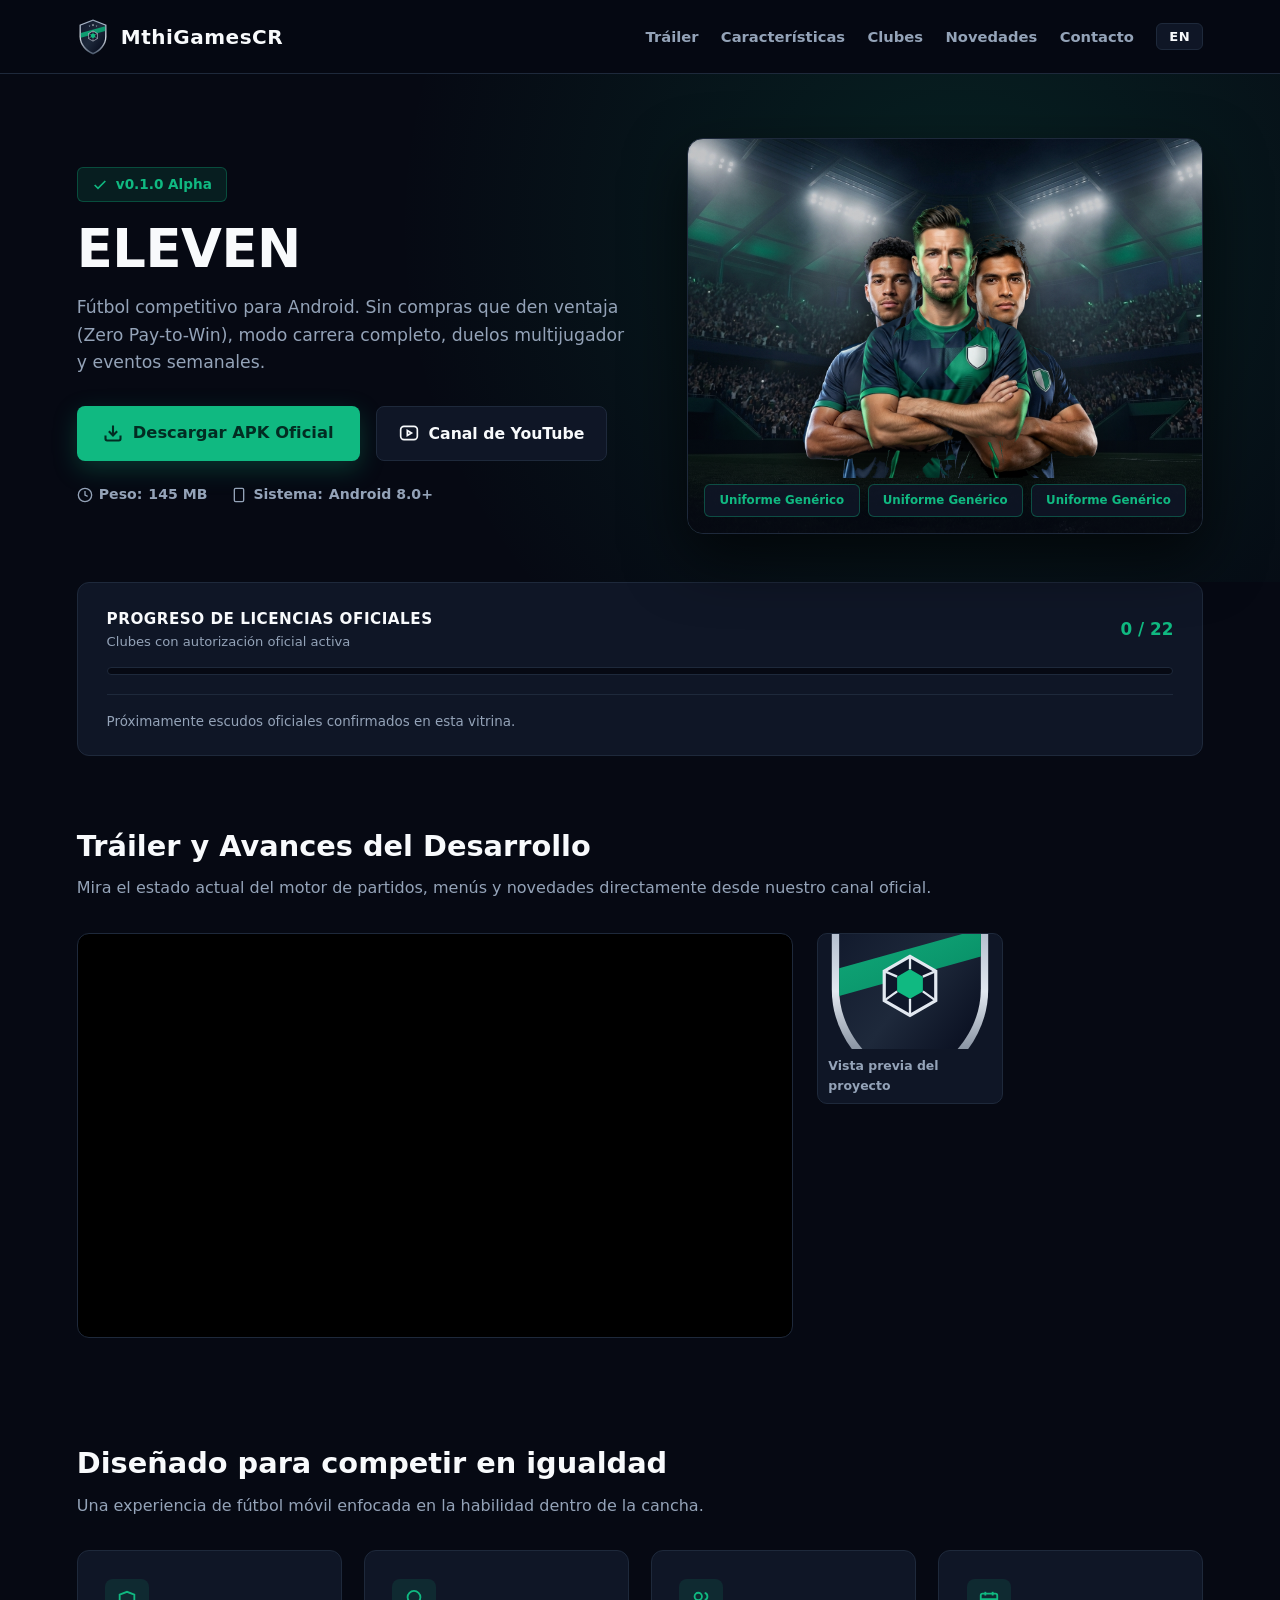
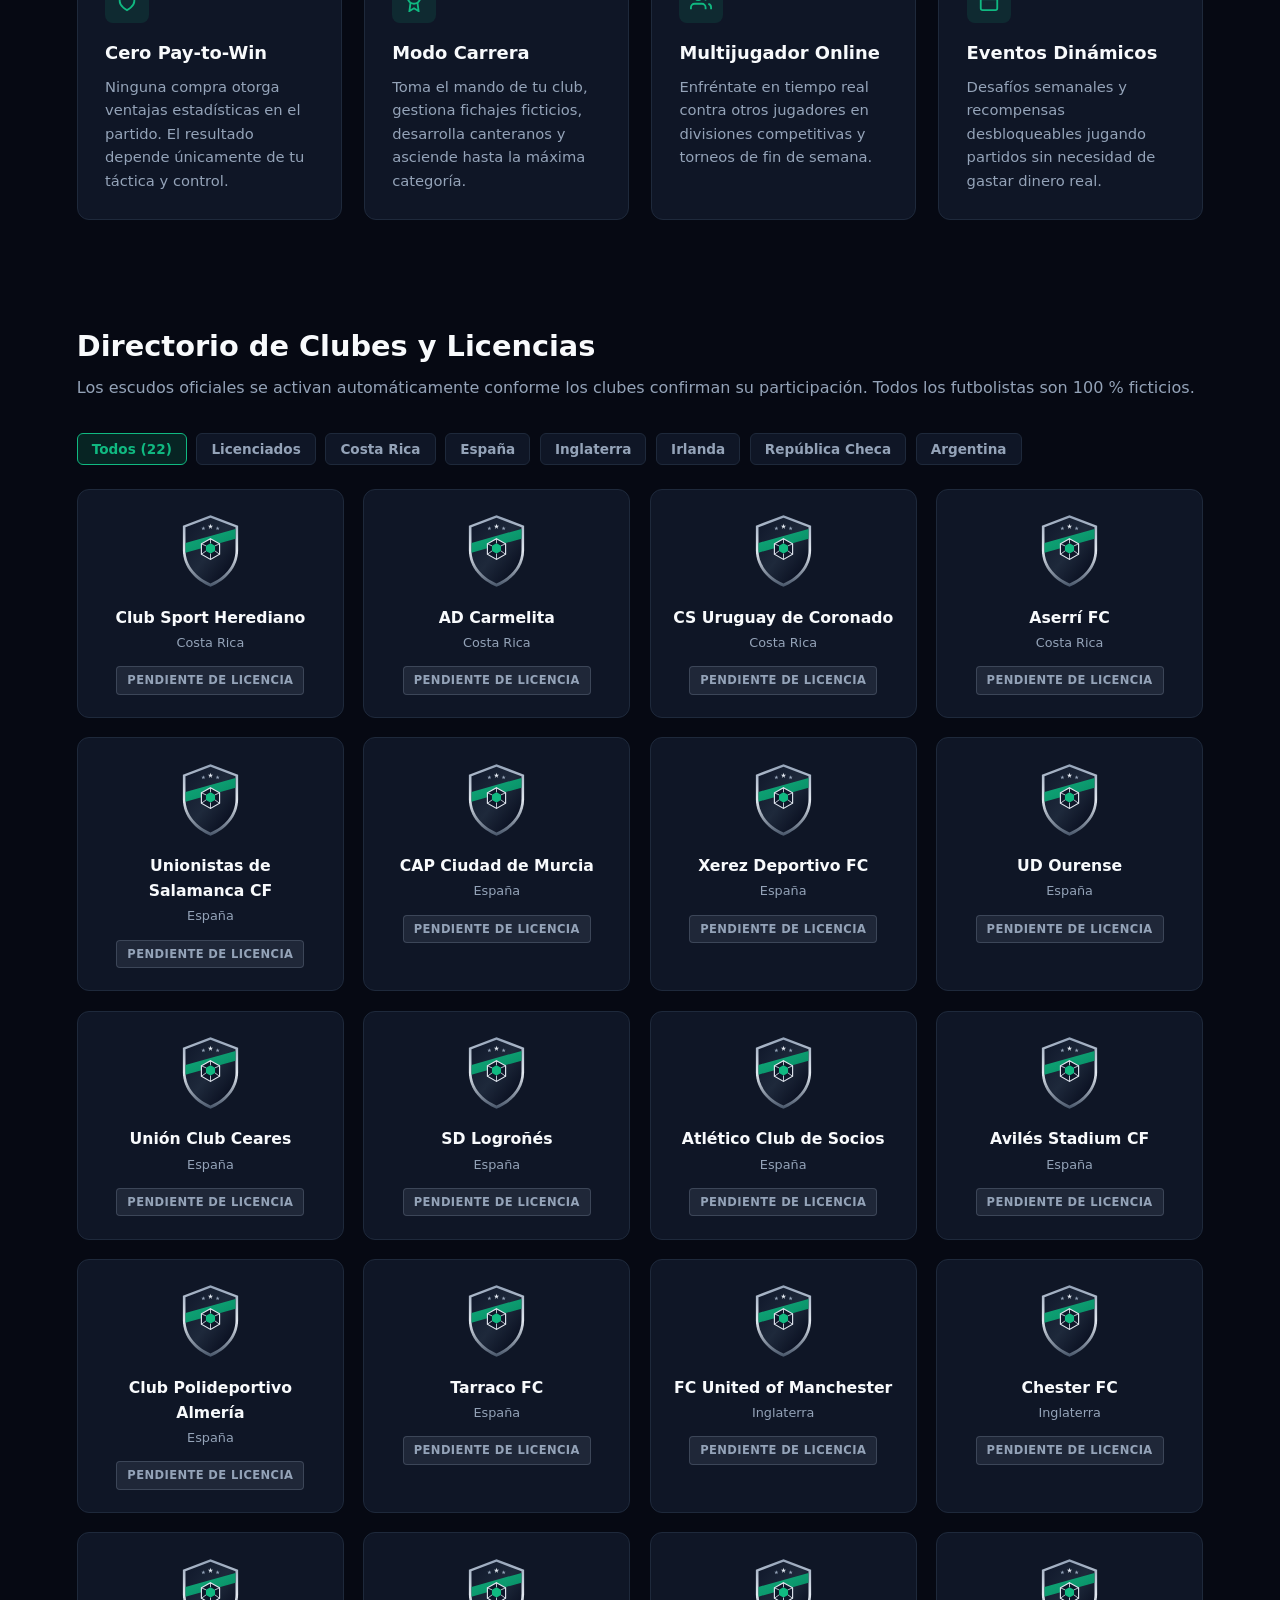
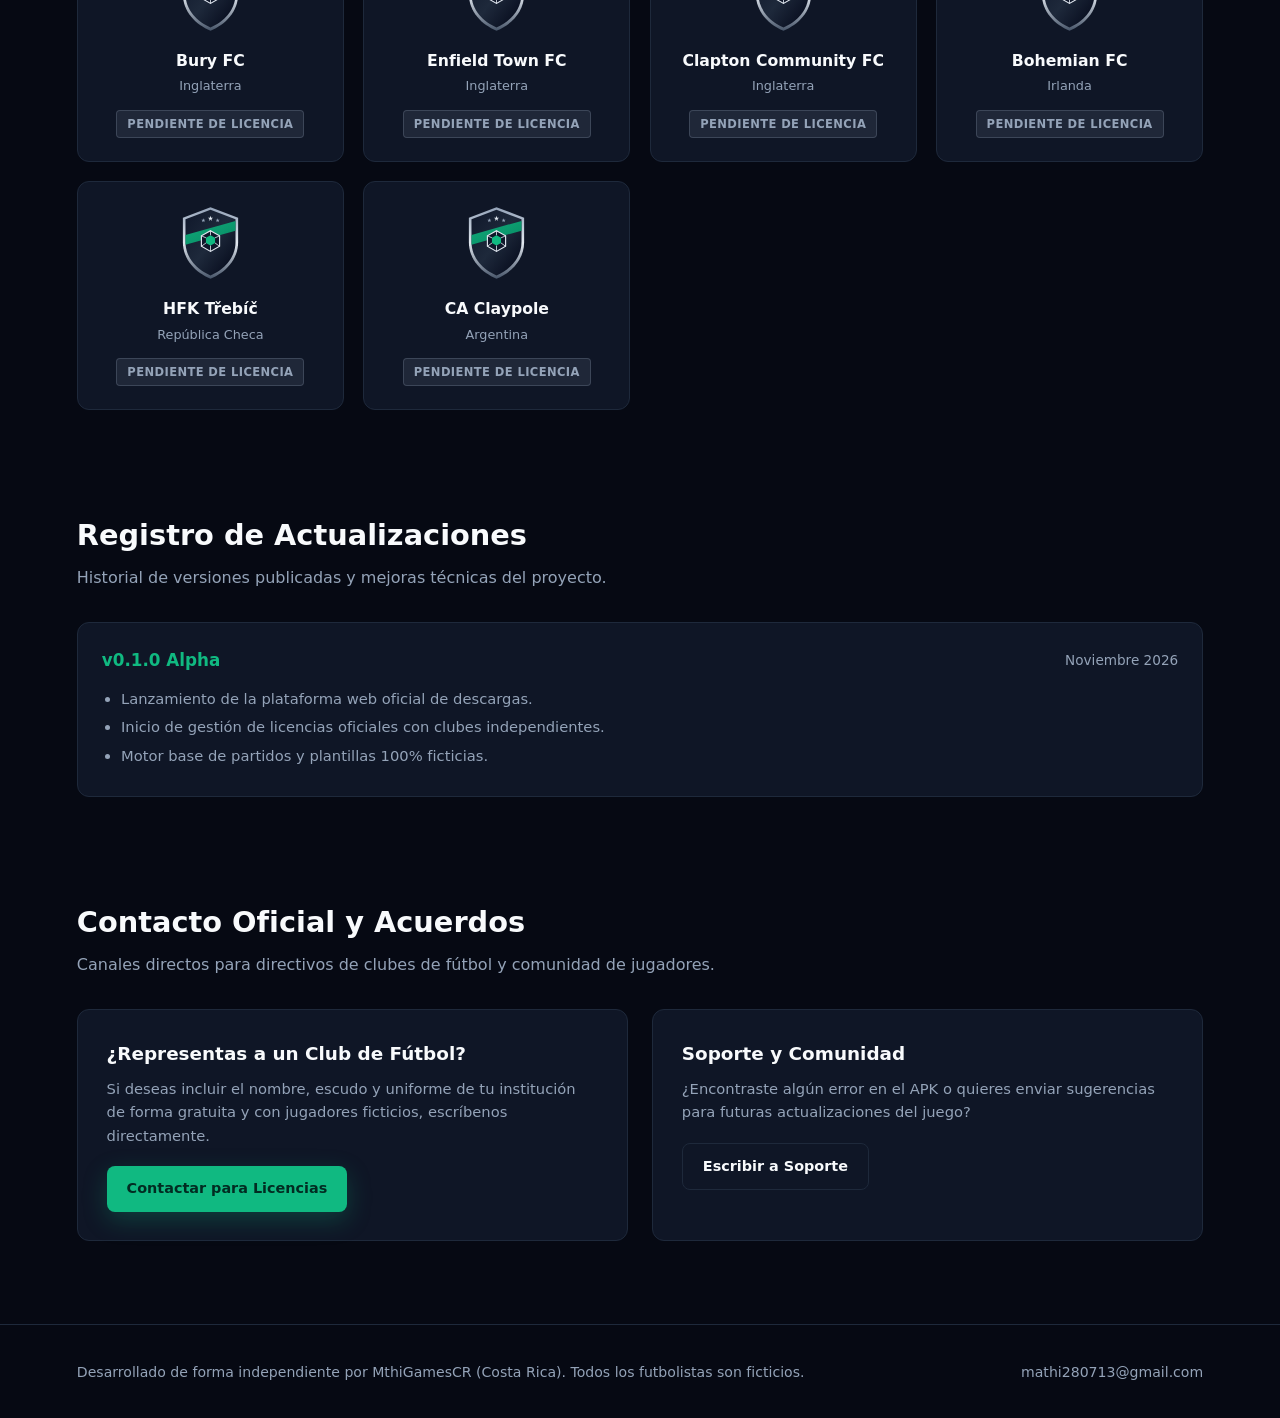
==== commit f59479e9: "Add files via upload" ====
--- a/index.html
+++ b/index.html
@@ -16,204 +16,210 @@
       --text-muted: #94a3b8;
     }
     * { box-sizing: border-box; margin: 0; padding: 0; font-family: 'Segoe UI', system-ui, -apple-system, sans-serif; }
+    html { scroll-behavior: smooth; }
     body { background-color: var(--bg-dark); color: var(--text-main); line-height: 1.6; overflow-x: hidden; }
-    
-    /* Navegación */
+
+    /* Header */
     header {
       display: flex; justify-content: space-between; align-items: center;
       padding: 1.1rem 6%; border-bottom: 1px solid var(--border);
       background: rgba(6, 9, 19, 0.92); backdrop-filter: blur(12px);
       position: sticky; top: 0; z-index: 100;
     }
-    .brand { display: flex; align-items: center; gap: 12px; font-weight: 800; font-size: 1.25rem; letter-spacing: 0.5px; }
-    .brand img { width: 34px; height: 40px; }
+    .brand { display: flex; align-items: center; gap: 12px; font-weight: 800; font-size: 1.25rem; letter-spacing: 0.5px; text-decoration: none; color: var(--text-main); }
+    .brand img { width: 32px; height: 38px; }
     .nav-links { display: flex; gap: 1.4rem; align-items: center; }
     .nav-links a { color: var(--text-muted); text-decoration: none; font-weight: 600; font-size: 0.92rem; transition: 0.2s; }
     .nav-links a:hover { color: var(--accent); }
     .lang-btn {
       background: var(--bg-card); color: var(--text-main); border: 1px solid var(--border);
-      padding: 6px 12px; border-radius: 6px; font-weight: 800; font-size: 0.82rem;
-      cursor: pointer; transition: 0.2s;
+      padding: 5px 12px; border-radius: 6px; font-weight: 800; font-size: 0.82rem;
+      cursor: pointer; transition: 0.2s; letter-spacing: 0.5px;
     }
     .lang-btn:hover { border-color: var(--accent); color: var(--accent); }
 
     /* Hero Section */
     .hero {
-      padding: 3.5rem 6% 2.5rem;
-      background: radial-gradient(circle at 75% 25%, rgba(16, 185, 129, 0.14), transparent 55%);
-      display: grid; grid-template-columns: 1.1fr 0.9fr; gap: 2.5rem; align-items: center;
-      max-width: 1320px; margin: 0 auto;
+      padding: 4rem 6% 3rem;
+      background: radial-gradient(circle at 75% 30%, rgba(16, 185, 129, 0.14), transparent 55%);
+      display: grid; grid-template-columns: 1.05fr 0.95fr; gap: 2.5rem; align-items: center;
+      max-width: 1300px; margin: 0 auto;
     }
     .badge {
       display: inline-flex; align-items: center; gap: 8px;
       background: rgba(16, 185, 129, 0.12); color: var(--accent);
       border: 1px solid rgba(16, 185, 129, 0.3); padding: 6px 14px;
-      border-radius: 6px; font-size: 0.85rem; font-weight: 700; margin-bottom: 1rem;
-    }
-    h1 { font-size: 3.2rem; font-weight: 900; line-height: 1.1; margin-bottom: 1rem; letter-spacing: -0.5px; }
-    .hero p { color: var(--text-muted); font-size: 1.08rem; margin-bottom: 2rem; max-width: 560px; }
-    
-    .cta-group { display: flex; flex-wrap: wrap; gap: 1rem; margin-bottom: 1.5rem; }
+      border-radius: 6px; font-size: 0.85rem; font-weight: 700; margin-bottom: 1.1rem;
+    }
+    h1 { font-size: 3.3rem; font-weight: 900; line-height: 1.1; margin-bottom: 1rem; letter-spacing: -0.5px; }
+    .hero p { color: var(--text-muted); font-size: 1.08rem; margin-bottom: 1.8rem; max-width: 560px; }
+
+    .cta-group { display: flex; flex-wrap: wrap; gap: 1rem; margin-bottom: 1.4rem; }
     .btn-primary {
-      background: var(--accent); color: #022c22; font-weight: 800; font-size: 1.05rem;
-      padding: 14px 28px; border-radius: 8px; text-decoration: none;
+      background: var(--accent); color: #022c22; font-weight: 800; font-size: 1.02rem;
+      padding: 14px 26px; border-radius: 8px; text-decoration: none;
       display: inline-flex; align-items: center; gap: 10px; transition: 0.2s;
       box-shadow: 0 8px 25px rgba(16, 185, 129, 0.25);
     }
     .btn-primary:hover { background: var(--accent-hover); transform: translateY(-2px); }
     .btn-secondary {
-      background: var(--bg-card); color: var(--text-main); font-weight: 700; font-size: 1rem;
-      padding: 14px 24px; border-radius: 8px; text-decoration: none; border: 1px solid var(--border);
+      background: var(--bg-card); color: var(--text-main); font-weight: 700; font-size: 0.98rem;
+      padding: 14px 22px; border-radius: 8px; text-decoration: none; border: 1px solid var(--border);
       display: inline-flex; align-items: center; gap: 10px; transition: 0.2s;
     }
     .btn-secondary:hover { border-color: var(--text-muted); background: var(--bg-card-hover); }
 
-    .meta-specs { display: flex; gap: 1.5rem; color: var(--text-muted); font-size: 0.88rem; font-weight: 600; }
+    .meta-specs { display: flex; flex-wrap: wrap; gap: 1.5rem; color: var(--text-muted); font-size: 0.88rem; font-weight: 600; }
     .meta-specs span { display: flex; align-items: center; gap: 6px; }
 
-    /* Escenario Estadio + Top 3 Jugadores Calibrado */
+    /* Escenario Top 3 Jugadores + Estadio */
     .hero-visual {
-      position: relative;
-      background-color: var(--bg-card);
-      background-image: url('estadio-bg.png');
+      background-color: #09111e;
       background-size: cover;
-      background-position: center;
+      background-position: center bottom;
       border: 1px solid var(--border);
       border-radius: 16px;
-      padding: 1.5rem 1rem 1.2rem;
+      padding: 1.2rem 1rem 1rem;
+      position: relative;
       overflow: hidden;
-      box-shadow: 0 20px 50px rgba(0,0,0,0.65);
-      display: flex;
-      flex-direction: column;
-      align-items: center;
-      justify-content: flex-end;
-      min-height: 410px;
-    }
-    .hero-visual::after {
-      content: '';
+      box-shadow: 0 24px 60px rgba(0, 0, 0, 0.65);
+    }
+    .hero-visual::before {
+      content: "";
+      position: absolute; inset: 0;
+      background: linear-gradient(180deg, rgba(6,9,19,0.25) 0%, rgba(6,9,19,0.15) 55%, rgba(6,9,19,0.92) 95%);
+      z-index: 1;
+      pointer-events: none;
+    }
+    .players-stage {
+      position: relative;
+      width: 100%;
+      height: 320px;
+      z-index: 2;
+    }
+    .player-slot {
       position: absolute;
-      inset: 0;
-      background: linear-gradient(to top, rgba(6, 9, 19, 0.95) 0%, rgba(6, 9, 19, 0.25) 35%, rgba(6, 9, 19, 0.15) 100%);
-      pointer-events: none;
-      z-index: 1;
-    }
-    .players-stage {
+      bottom: 0;
       display: flex;
       justify-content: center;
       align-items: flex-end;
-      width: 100%;
-      height: 340px;
-      position: relative;
+      pointer-events: none;
+    }
+    .player-slot.left {
+      left: -10%;
       z-index: 2;
-      margin-bottom: 8px;
-    }
-    .player-card {
-      display: flex;
-      justify-content: center;
-      align-items: flex-end;
-      margin: 0 -42px;
-      transition: transform 0.3s ease;
-    }
-    .player-card img {
-      height: 275px;
+    }
+    .player-slot.center {
+      left: 50%;
+      transform: translateX(-50%);
+      z-index: 3;
+    }
+    .player-slot.right {
+      right: -10%;
+      z-index: 2;
+    }
+    .player-slot img {
+      height: 255px;
       width: auto;
       max-width: none;
       object-fit: contain;
-      filter: drop-shadow(0 12px 22px rgba(0,0,0,0.85));
-    }
-    .player-card.center {
-      z-index: 3;
-    }
-    .player-card.center img {
-      height: 310px;
+      filter: drop-shadow(0 10px 18px rgba(0,0,0,0.85));
+    }
+    .player-slot.center img {
+      height: 290px;
     }
     .kits-bar {
-      display: flex;
-      justify-content: center;
-      gap: 0.6rem;
-      width: 100%;
       position: relative;
       z-index: 4;
-      flex-wrap: wrap;
-    }
-    .kit-pill {
+      display: grid;
+      grid-template-columns: repeat(3, 1fr);
+      gap: 8px;
+      margin-top: 6px;
+    }
+    .kit-tag {
       background: rgba(15, 22, 38, 0.88);
       border: 1px solid rgba(16, 185, 129, 0.35);
       color: var(--accent);
-      font-size: 0.78rem;
+      font-size: 0.74rem;
       font-weight: 700;
-      padding: 5px 12px;
+      text-align: center;
+      padding: 6px 6px;
       border-radius: 6px;
-      backdrop-filter: blur(6px);
-    }
-
-    /* Barra de Progreso y Vitrina de Licenciados */
+      white-space: nowrap;
+      overflow: hidden;
+      text-overflow: ellipsis;
+    }
+
+    /* Barra de Progreso de Licencias + Vitrina Oficial */
     .license-banner {
-      max-width: 1320px; margin: 0 auto; padding: 0 6%;
+      max-width: 1300px; margin: 0 auto 1rem; padding: 0 6%;
     }
     .license-box {
-      background: var(--bg-card); border: 1px solid var(--border); border-radius: 14px;
-      padding: 1.5rem 2rem;
-    }
-    .license-header {
-      display: flex; justify-content: space-between; align-items: center; margin-bottom: 0.75rem; flex-wrap: wrap; gap: 0.5rem;
-    }
-    .license-header h3 { font-size: 0.95rem; text-transform: uppercase; letter-spacing: 0.6px; color: var(--text-main); }
-    .license-count { font-weight: 800; color: var(--accent); font-size: 1rem; }
+      background: var(--bg-card); border: 1px solid var(--border); border-radius: 12px;
+      padding: 1.4rem 1.8rem;
+    }
+    .license-top {
+      display: flex; flex-wrap: wrap; justify-content: space-between; align-items: center; gap: 1rem; margin-bottom: 0.9rem;
+    }
+    .license-count { font-weight: 800; color: var(--accent); font-size: 1.05rem; }
     .progress-track {
-      width: 100%; height: 8px; background: #060913; border-radius: 99px; overflow: hidden; margin-bottom: 1.2rem;
+      width: 100%; height: 8px; background: #060913; border-radius: 99px; overflow: hidden; border: 1px solid var(--border);
     }
     .progress-fill {
-      height: 100%; background: var(--accent); width: 0%; transition: width 0.6s ease;
-    }
-    .licensed-showcase {
-      display: flex; align-items: center; gap: 1.2rem; flex-wrap: wrap;
-      padding-top: 0.8rem; border-top: 1px solid var(--border);
-    }
-    .licensed-item {
-      display: flex; align-items: center; gap: 8px; background: #060913;
-      border: 1px solid rgba(16, 185, 129, 0.3); padding: 6px 12px; border-radius: 8px;
-      font-size: 0.85rem; font-weight: 700;
-    }
-    .licensed-item img { width: 28px; height: 28px; object-fit: contain; }
+      height: 100%; background: linear-gradient(90deg, #059669, #10b981); width: 0%; transition: width 0.6s ease;
+    }
+    .official-strip {
+      display: flex; flex-wrap: wrap; gap: 1rem; align-items: center; margin-top: 1.2rem; padding-top: 1rem;
+      border-top: 1px solid var(--border);
+    }
+    .official-badge-item {
+      display: flex; align-items: center; gap: 8px; background: #060913; border: 1px solid rgba(16,185,129,0.3);
+      padding: 6px 12px; border-radius: 8px; font-size: 0.85rem; font-weight: 700;
+    }
+    .official-badge-item img { width: 26px; height: 26px; object-fit: contain; }
 
     /* Secciones Generales */
-    .section { max-width: 1320px; margin: 0 auto; padding: 3.5rem 6%; }
+    .section { max-width: 1300px; margin: 0 auto; padding: 3.2rem 6%; }
     .section-title { font-size: 1.8rem; font-weight: 800; margin-bottom: 0.4rem; }
     .section-sub { color: var(--text-muted); margin-bottom: 2rem; }
 
-    /* Tráiler Integrado */
+    /* Tráiler y Capturas */
+    .media-grid { display: grid; grid-template-columns: 1.3fr 0.7fr; gap: 1.5rem; align-items: start; }
     .video-wrapper {
       position: relative; padding-bottom: 56.25%; height: 0; overflow: hidden;
-      border-radius: 14px; border: 1px solid var(--border); background: var(--bg-card);
-      box-shadow: 0 15px 40px rgba(0,0,0,0.45);
-    }
-    .video-wrapper iframe {
-      position: absolute; top: 0; left: 0; width: 100%; height: 100%; border: 0;
-    }
+      border-radius: 12px; border: 1px solid var(--border); background: #000;
+    }
+    .video-wrapper iframe { position: absolute; top: 0; left: 0; width: 100%; height: 100%; border: 0; }
+    .screens-grid { display: grid; grid-template-columns: repeat(2, 1fr); gap: 0.9rem; }
+    .screen-card {
+      background: var(--bg-card); border: 1px solid var(--border); border-radius: 10px;
+      overflow: hidden; cursor: pointer; transition: 0.2s;
+    }
+    .screen-card:hover { border-color: var(--accent); transform: translateY(-2px); }
+    .screen-card img { width: 100%; height: 115px; object-fit: cover; display: block; }
+    .screen-card span { display: block; padding: 7px 10px; font-size: 0.78rem; font-weight: 600; color: var(--text-muted); }
 
     /* Características */
-    .features-grid { display: grid; grid-template-columns: repeat(auto-fit, minmax(250px, 1fr)); gap: 1.5rem; }
+    .features-grid { display: grid; grid-template-columns: repeat(auto-fit, minmax(250px, 1fr)); gap: 1.4rem; }
     .feature-card {
       background: var(--bg-card); border: 1px solid var(--border);
-      padding: 1.8rem; border-radius: 12px; transition: 0.2s;
+      padding: 1.7rem; border-radius: 12px; transition: 0.2s;
     }
     .feature-card:hover { border-color: rgba(16, 185, 129, 0.4); transform: translateY(-3px); }
     .icon-box {
       width: 44px; height: 44px; border-radius: 8px; background: rgba(16, 185, 129, 0.12);
       color: var(--accent); display: flex; align-items: center; justify-content: center; margin-bottom: 1rem;
     }
-    .feature-card h3 { font-size: 1.15rem; margin-bottom: 0.5rem; }
+    .feature-card h3 { font-size: 1.12rem; margin-bottom: 0.45rem; }
     .feature-card p { color: var(--text-muted); font-size: 0.92rem; }
 
-    /* Filtros y Grid de Clubes */
-    .filter-bar { display: flex; gap: 0.6rem; flex-wrap: wrap; margin-bottom: 1.5rem; }
+    /* Directorio de Clubes y Filtros */
+    .filter-bar { display: flex; flex-wrap: wrap; gap: 0.6rem; margin-bottom: 1.5rem; }
     .filter-btn {
       background: var(--bg-card); color: var(--text-muted); border: 1px solid var(--border);
-      padding: 7px 14px; border-radius: 6px; font-size: 0.85rem; font-weight: 700;
-      cursor: pointer; transition: 0.2s;
-    }
-    .filter-btn.active, .filter-btn:hover {
+      padding: 7px 14px; border-radius: 6px; font-size: 0.85rem; font-weight: 700; cursor: pointer; transition: 0.2s;
+    }
+    .filter-btn:hover, .filter-btn.active {
       background: rgba(16, 185, 129, 0.15); color: var(--accent); border-color: var(--accent);
     }
     .clubs-grid { display: grid; grid-template-columns: repeat(auto-fill, minmax(215px, 1fr)); gap: 1.2rem; }
@@ -224,7 +230,7 @@
     .club-card:hover { background: var(--bg-card-hover); border-color: #334155; }
     .club-card img { width: 78px; height: 78px; object-fit: contain; margin-bottom: 0.9rem; }
     .club-card h4 { font-size: 0.98rem; font-weight: 700; margin-bottom: 0.2rem; }
-    .club-country { font-size: 0.82rem; color: var(--text-muted); margin-bottom: 0.8rem; }
+    .club-country { font-size: 0.8rem; color: var(--text-muted); margin-bottom: 0.8rem; }
     .status-pill {
       font-size: 0.72rem; font-weight: 700; padding: 4px 10px; border-radius: 4px;
       text-transform: uppercase; letter-spacing: 0.4px;
@@ -232,27 +238,18 @@
     .status-pending { background: rgba(148, 163, 184, 0.12); color: var(--text-muted); border: 1px solid rgba(148, 163, 184, 0.25); }
     .status-official { background: rgba(16, 185, 129, 0.15); color: var(--accent); border: 1px solid rgba(16, 185, 129, 0.35); }
 
-    /* Galería de Capturas */
-    .gallery-grid { display: grid; grid-template-columns: repeat(auto-fit, minmax(260px, 1fr)); gap: 1.2rem; }
-    .gallery-item {
-      background: var(--bg-card); border: 1px solid var(--border); border-radius: 12px; overflow: hidden;
-    }
-    .gallery-item img { width: 100%; height: 180px; object-fit: cover; display: block; }
-    .gallery-caption { padding: 0.9rem 1rem; font-size: 0.9rem; font-weight: 600; color: var(--text-main); }
-
     /* Changelog */
     .changelog-list { display: flex; flex-direction: column; gap: 1rem; }
-    .changelog-card {
-      background: var(--bg-card); border: 1px solid var(--border); border-left: 4px solid var(--accent);
-      border-radius: 10px; padding: 1.4rem 1.8rem;
-    }
-    .changelog-top { display: flex; justify-content: space-between; align-items: center; margin-bottom: 0.6rem; }
-    .changelog-ver { font-weight: 800; color: var(--accent); font-size: 1.05rem; }
-    .changelog-date { font-size: 0.85rem; color: var(--text-muted); }
-    .changelog-card ul { padding-left: 1.2rem; color: var(--text-muted); font-size: 0.93rem; }
-    .changelog-card li { margin-bottom: 0.3rem; }
-
-    /* Buzón de Contacto y Guía */
+    .log-card {
+      background: var(--bg-card); border: 1px solid var(--border); border-radius: 12px; padding: 1.5rem;
+    }
+    .log-header { display: flex; justify-content: space-between; align-items: center; margin-bottom: 0.8rem; }
+    .log-ver { color: var(--accent); font-weight: 800; font-size: 1.05rem; }
+    .log-date { color: var(--text-muted); font-size: 0.85rem; }
+    .log-card ul { padding-left: 1.2rem; color: var(--text-muted); font-size: 0.92rem; }
+    .log-card li { margin-bottom: 0.3rem; }
+
+    /* Buzón de Contacto Clubes y Soporte */
     .contact-grid { display: grid; grid-template-columns: repeat(auto-fit, minmax(280px, 1fr)); gap: 1.5rem; }
     .contact-card {
       background: var(--bg-card); border: 1px solid var(--border); border-radius: 12px; padding: 1.8rem;
@@ -260,38 +257,43 @@
     .contact-card h3 { margin-bottom: 0.5rem; font-size: 1.15rem; }
     .contact-card p { color: var(--text-muted); font-size: 0.92rem; margin-bottom: 1.2rem; }
 
+    /* Lightbox Modal */
+    .modal {
+      display: none; position: fixed; inset: 0; background: rgba(0,0,0,0.88); z-index: 200;
+      justify-content: center; align-items: center; padding: 2rem;
+    }
+    .modal img { max-width: 90%; max-height: 85vh; border-radius: 10px; border: 1px solid var(--border); }
+
     footer {
-      border-top: 1px solid var(--border); padding: 2.5rem 6%; margin-top: 2rem;
+      border-top: 1px solid var(--border); padding: 2.2rem 6%; margin-top: 2rem;
       display: flex; flex-wrap: wrap; justify-content: space-between; align-items: center;
-      color: var(--text-muted); font-size: 0.9rem; gap: 1rem;
-    }
-    footer a { color: var(--accent); text-decoration: none; font-weight: 600; }
+      color: var(--text-muted); font-size: 0.88rem; gap: 1rem;
+    }
 
     @media (max-width: 920px) {
-      .hero { grid-template-columns: 1fr; text-align: center; padding-top: 2.5rem; }
-      .hero p { margin: 0 auto 2rem; }
-      .cta-group, .meta-specs { justify-content: center; }
+      .hero { grid-template-columns: 1fr; padding-top: 2.5rem; }
+      .media-grid { grid-template-columns: 1fr; }
+      .nav-links a { display: none; }
       h1 { font-size: 2.4rem; }
-      .player-card { margin: 0 -30px; }
-      .player-card img { height: 220px; }
-      .player-card.center img { height: 250px; }
+      .player-slot.left { left: -14%; }
+      .player-slot.right { right: -14%; }
     }
   </style>
 </head>
 <body>
 
   <header>
-    <div class="brand">
-      <img src="escudo-generico.svg" alt="Logo MthiGamesCR">
+    <a href="#" class="brand">
+      <img src="escudo-generico.svg" alt="MthiGamesCR">
       <span>MthiGamesCR</span>
-    </div>
+    </a>
     <nav class="nav-links">
-      <a href="#trailer" data-i18n="nav_trailer">Tráiler</a>
+      <a href="#media" data-i18n="nav_media">Tráiler</a>
       <a href="#caracteristicas" data-i18n="nav_features">Características</a>
       <a href="#clubes" data-i18n="nav_clubs">Clubes</a>
-      <a href="#novedades" data-i18n="nav_news">Novedades</a>
+      <a href="#novedades" data-i18n="nav_changelog">Novedades</a>
       <a href="#contacto" data-i18n="nav_contact">Contacto</a>
-      <button id="lang-toggle" class="lang-btn" onclick="toggleLanguage()">EN</button>
+      <button id="lang-toggle" class="lang-btn" onclick="toggleLang()">EN</button>
     </nav>
   </header>
 
@@ -304,7 +306,7 @@
         </div>
         <h1 id="game-title">ELEVEN</h1>
         <p id="game-subtitle">Fútbol competitivo para Android. Sin compras que den ventaja (Zero Pay-to-Win), modo carrera completo, duelos multijugador y eventos semanales.</p>
-        
+
         <div class="cta-group">
           <a id="btn-download" href="#" class="btn-primary">
             <svg width="20" height="20" viewBox="0 0 24 24" fill="none" stroke="currentColor" stroke-width="2.5"><path d="M21 15v4a2 2 0 0 1-2 2H5a2 2 0 0 1-2-2v-4"></path><polyline points="7 10 12 15 17 10"></polyline><line x1="12" y1="15" x2="12" y2="3"></line></svg>
@@ -322,59 +324,64 @@
             <span data-i18n="spec_size">Peso:</span> <strong id="game-size">145 MB</strong>
           </span>
           <span>
-            <svg width="16" height="16" viewBox="0 0 24 24" fill="none" stroke="currentColor" stroke-width="2"><rect x="5" y="2" width="14" height="20" rx="2" ry="2"></rect></svg>
-            <span data-i18n="spec_os">Sistema:</span> <strong id="game-android">Android 8.0+</strong>
+            <svg width="16" height="16" viewBox="0 0 24 24" fill="none" stroke="currentColor" stroke-width="2"><rect x="5" y="2" width="14" height="20" rx="2" ry="2"></rect><line x1="12" y1="18" x2="12.01" y2="18"></line></svg>
+            <span data-i18n="spec_sys">Sistema:</span> <strong id="game-android">Android 8.0+</strong>
           </span>
         </div>
       </div>
 
-      <div id="hero-visual-box" class="hero-visual">
+      <div id="hero-stadium" class="hero-visual" style="background-image: url('estadio-bg.png');">
         <div class="players-stage">
-          <div class="player-card left">
-            <img id="p-img-0" src="jugador1.png" alt="Jugador 1">
-          </div>
-          <div class="player-card center">
-            <img id="p-img-1" src="jugador2.png" alt="Jugador 2">
-          </div>
-          <div class="player-card right">
-            <img id="p-img-2" src="jugador3.png" alt="Jugador 3">
+          <div class="player-slot left">
+            <img id="p1-img" src="jugador1.png" alt="Jugador 1">
+          </div>
+          <div class="player-slot center">
+            <img id="p2-img" src="jugador2.png" alt="Jugador 2">
+          </div>
+          <div class="player-slot right">
+            <img id="p3-img" src="jugador3.png" alt="Jugador 3">
           </div>
         </div>
         <div class="kits-bar">
-          <span id="p-club-0" class="kit-pill">Uniforme Genérico</span>
-          <span id="p-club-1" class="kit-pill">Uniforme Genérico</span>
-          <span id="p-club-2" class="kit-pill">Uniforme Genérico</span>
+          <div id="p1-club" class="kit-tag">Uniforme Genérico</div>
+          <div id="p2-club" class="kit-tag">Uniforme Genérico</div>
+          <div id="p3-club" class="kit-tag">Uniforme Genérico</div>
         </div>
       </div>
     </section>
 
-    <div class="license-banner">
+    <section class="license-banner">
       <div class="license-box">
-        <div class="license-header">
-          <h3 data-i18n="lic_progress_title">Progreso de Licencias Oficiales</h3>
-          <span id="license-counter" class="license-count">0 / 22</span>
+        <div class="license-top">
+          <div>
+            <strong style="font-size: 0.95rem; text-transform: uppercase; letter-spacing: 0.5px;" data-i18n="lic_progress_title">Progreso de Licencias Oficiales</strong>
+            <div style="font-size: 0.82rem; color: var(--text-muted);" data-i18n="lic_progress_sub">Clubes con autorización oficial activa</div>
+          </div>
+          <div id="license-counter" class="license-count">0 / 22</div>
         </div>
         <div class="progress-track">
           <div id="license-bar" class="progress-fill"></div>
         </div>
-        <div id="licensed-showcase" class="licensed-showcase">
-          <span style="color: var(--text-muted); font-size: 0.88rem;" data-i18n="lic_empty">Próximamente escudos oficiales confirmados</span>
+        <div id="official-strip" class="official-strip">
+          <span style="font-size: 0.84rem; color: var(--text-muted);" data-i18n="lic_waiting">Próximamente escudos oficiales confirmados en esta vitrina.</span>
         </div>
       </div>
-    </div>
-
-    <section id="trailer" class="section">
-      <h2 class="section-title" data-i18n="trailer_title">Tráiler y Avances del Desarrollo</h2>
-      <p class="section-sub" data-i18n="trailer_sub">Mira las últimas pruebas de jugabilidad directamente desde nuestro canal oficial.</p>
-      <div class="video-wrapper">
-        <iframe id="yt-embed" src="https://www.youtube.com/embed?listType=user_uploads&list=mthigamesCR" allowfullscreen></iframe>
+    </section>
+
+    <section id="media" class="section">
+      <h2 class="section-title" data-i18n="media_title">Tráiler y Avances del Desarrollo</h2>
+      <p class="section-sub" data-i18n="media_sub">Mira el estado actual del motor de partidos, menús y novedades directamente desde nuestro canal oficial.</p>
+      <div class="media-grid">
+        <div class="video-wrapper">
+          <iframe id="yt-iframe" src="https://www.youtube.com/embed?listType=user_uploads&list=mthigamesCR" allowfullscreen></iframe>
+        </div>
+        <div id="screens-container" class="screens-grid"></div>
       </div>
     </section>
 
     <section id="caracteristicas" class="section">
       <h2 class="section-title" data-i18n="feat_title">Diseñado para competir en igualdad</h2>
       <p class="section-sub" data-i18n="feat_sub">Una experiencia de fútbol móvil enfocada en la habilidad dentro de la cancha.</p>
-      
       <div class="features-grid">
         <div class="feature-card">
           <div class="icon-box">
@@ -408,47 +415,47 @@
     </section>
 
     <section id="clubes" class="section">
-      <h2 class="section-title" data-i18n="clubs_title">Directorio de Clubes</h2>
-      <p class="section-sub" data-i18n="clubs_sub">Los escudos oficiales se activan automáticamente conforme los clubes confirman su participación.</p>
+      <h2 class="section-title" data-i18n="clubs_title">Directorio de Clubes y Licencias</h2>
+      <p class="section-sub" data-i18n="clubs_sub">Los escudos oficiales se activan automáticamente conforme los clubes confirman su participación. Todos los futbolistas son 100 % ficticios.</p>
       <div id="filter-bar" class="filter-bar"></div>
       <div id="clubs-container" class="clubs-grid"></div>
     </section>
 
-    <section id="capturas" class="section">
-      <h2 class="section-title" data-i18n="gal_title">Capturas In-Game</h2>
-      <p class="section-sub" data-i18n="gal_sub">Vistazo previo a los menús, estadios y jugabilidad en desarrollo.</p>
-      <div id="gallery-container" class="gallery-grid"></div>
-    </section>
-
     <section id="novedades" class="section">
-      <h2 class="section-title" data-i18n="news_title">Registro de Actualizaciones</h2>
-      <p class="section-sub" data-i18n="news_sub">Historial de versiones y mejoras publicadas.</p>
+      <h2 class="section-title" data-i18n="log_title">Registro de Actualizaciones</h2>
+      <p class="section-sub" data-i18n="log_sub">Historial de versiones publicadas y mejoras técnicas del proyecto.</p>
       <div id="changelog-container" class="changelog-list"></div>
     </section>
 
     <section id="contacto" class="section">
-      <h2 class="section-title" data-i18n="contact_title">Contacto Oficial</h2>
-      <p class="section-sub" data-i18n="contact_sub">Canales directos para instituciones deportivas y comunidad de jugadores.</p>
+      <h2 class="section-title" data-i18n="contact_title">Contacto Oficial y Acuerdos</h2>
+      <p class="section-sub" data-i18n="contact_sub">Canales directos para directivos de clubes de fútbol y comunidad de jugadores.</p>
       <div class="contact-grid">
         <div class="contact-card">
-          <h3 data-i18n="c_club_t">¿Eres representante de un club?</h3>
-          <p data-i18n="c_club_d">Si deseas incluir el nombre, escudo y uniformes de tu club de forma gratuita y no exclusiva dentro del juego, escríbenos directamente.</p>
-          <a href="mailto:mathi280713@gmail.com" class="btn-secondary">mathi280713@gmail.com</a>
+          <h3 data-i18n="c_club_t">¿Representas a un Club de Fútbol?</h3>
+          <p data-i18n="c_club_d">Si deseas incluir el nombre, escudo y uniforme de tu institución de forma gratuita y con jugadores ficticios, escríbenos directamente.</p>
+          <a href="mailto:mathi280713@gmail.com?subject=Licencia%20Oficial%20de%20Club%20-%20ELEVEN" class="btn-primary" style="font-size: 0.9rem; padding: 11px 20px;">
+            <span data-i18n="c_club_btn">Contactar para Licencias</span>
+          </a>
         </div>
         <div class="contact-card">
           <h3 data-i18n="c_sup_t">Soporte y Comunidad</h3>
-          <p data-i18n="c_sup_d">Para consultas rápidas, sugerencias de jugabilidad o reportes técnicos sobre el archivo APK.</p>
-          <a href="mailto:pmathias2807@gmail.com" class="btn-secondary">pmathias2807@gmail.com</a>
+          <p data-i18n="c_sup_d">¿Encontraste algún error en el APK o quieres enviar sugerencias para futuras actualizaciones del juego?</p>
+          <a href="mailto:pmathias2807@gmail.com?subject=Soporte%20ELEVEN%20Mobile" class="btn-secondary" style="font-size: 0.9rem; padding: 11px 20px;">
+            <span data-i18n="c_sup_btn">Escribir a Soporte</span>
+          </a>
         </div>
       </div>
     </section>
   </main>
 
+  <div id="lightbox" class="modal" onclick="this.style.display='none'">
+    <img id="lightbox-img" src="" alt="Captura ampliada">
+  </div>
+
   <footer>
-    <div data-i18n="footer_text">Desarrollado de forma independiente por MthiGamesCR (Costa Rica). Todos los futbolistas son ficticios.</div>
-    <div>
-      <a href="https://www.youtube.com/@mthigamesCR" target="_blank">YouTube @mthigamesCR</a>
-    </div>
+    <div data-i18n="footer_copy">Desarrollado de forma independiente por MthiGamesCR (Costa Rica). Todos los futbolistas son ficticios.</div>
+    <div>mathi280713@gmail.com</div>
   </footer>
 
   <script>
@@ -458,82 +465,106 @@
 
     const i18n = {
       es: {
-        nav_trailer: 'Tráiler', nav_features: 'Características', nav_clubs: 'Clubes',
-        nav_news: 'Novedades', nav_contact: 'Contacto',
-        btn_download: 'Descargar APK Oficial', btn_yt: 'Canal de YouTube',
-        spec_size: 'Peso:', spec_os: 'Sistema:',
-        lic_progress_title: 'Progreso de Licencias Oficiales',
-        lic_empty: 'Próximamente escudos oficiales confirmados',
-        trailer_title: 'Tráiler y Avances del Desarrollo',
-        trailer_sub: 'Mira las últimas pruebas de jugabilidad directamente desde nuestro canal oficial.',
-        feat_title: 'Diseñado para competir en igualdad',
-        feat_sub: 'Una experiencia de fútbol móvil enfocada en la habilidad dentro de la cancha.',
+        nav_media: 'Tráiler', nav_features: 'Características', nav_clubs: 'Clubes', nav_changelog: 'Novedades', nav_contact: 'Contacto',
+        btn_download: 'Descargar APK Oficial', btn_yt: 'Canal de YouTube', spec_size: 'Peso:', spec_sys: 'Sistema:',
+        lic_progress_title: 'Progreso de Licencias Oficiales', lic_progress_sub: 'Clubes con autorización oficial activa',
+        lic_waiting: 'Próximamente escudos oficiales confirmados en esta vitrina.',
+        media_title: 'Tráiler y Avances del Desarrollo', media_sub: 'Mira el estado actual del motor de partidos, menús y novedades directamente desde nuestro canal oficial.',
+        feat_title: 'Diseñado para competir en igualdad', feat_sub: 'Una experiencia de fútbol móvil enfocada en la habilidad dentro de la cancha.',
         f1_t: 'Cero Pay-to-Win', f1_d: 'Ninguna compra otorga ventajas estadísticas en el partido. El resultado depende únicamente de tu táctica y control.',
         f2_t: 'Modo Carrera', f2_d: 'Toma el mando de tu club, gestiona fichajes ficticios, desarrolla canteranos y asciende hasta la máxima categoría.',
         f3_t: 'Multijugador Online', f3_d: 'Enfréntate en tiempo real contra otros jugadores en divisiones competitivas y torneos de fin de semana.',
         f4_t: 'Eventos Dinámicos', f4_d: 'Desafíos semanales y recompensas desbloqueables jugando partidos sin necesidad de gastar dinero real.',
-        clubs_title: 'Directorio de Clubes',
-        clubs_sub: 'Los escudos oficiales se activan automáticamente conforme los clubes confirman su participación.',
-        gal_title: 'Capturas In-Game',
-        gal_sub: 'Vistazo previo a los menús, estadios y jugabilidad en desarrollo.',
-        news_title: 'Registro de Actualizaciones',
-        news_sub: 'Historial de versiones y mejoras publicadas.',
-        contact_title: 'Contacto Oficial',
-        contact_sub: 'Canales directos para instituciones deportivas y comunidad de jugadores.',
-        c_club_t: '¿Eres representante de un club?',
-        c_club_d: 'Si deseas incluir el nombre, escudo y uniformes de tu club de forma gratuita y no exclusiva dentro del juego, escríbenos directamente.',
-        c_sup_t: 'Soporte y Comunidad',
-        c_sup_d: 'Para consultas rápidas, sugerencias de jugabilidad o reportes técnicos sobre el archivo APK.',
-        footer_text: 'Desarrollado de forma independiente por MthiGamesCR (Costa Rica). Todos los futbolistas son ficticios.',
-        filter_all: 'Todos', filter_lic: 'Licenciados'
+        clubs_title: 'Directorio de Clubes y Licencias', clubs_sub: 'Los escudos oficiales se activan automáticamente conforme los clubes confirman su participación. Todos los futbolistas son 100 % ficticios.',
+        log_title: 'Registro de Actualizaciones', log_sub: 'Historial de versiones publicadas y mejoras técnicas del proyecto.',
+        contact_title: 'Contacto Oficial y Acuerdos', contact_sub: 'Canales directos para directivos de clubes de fútbol y comunidad de jugadores.',
+        c_club_t: '¿Representas a un Club de Fútbol?', c_club_d: 'Si deseas incluir el nombre, escudo y uniforme de tu institución de forma gratuita y con jugadores ficticios, escríbenos directamente.',
+        c_club_btn: 'Contactar para Licencias',
+        c_sup_t: 'Soporte y Comunidad', c_sup_d: '¿Encontraste algún error en el APK o quieres enviar sugerencias para futuras actualizaciones del juego?',
+        c_sup_btn: 'Escribir a Soporte',
+        footer_copy: 'Desarrollado de forma independiente por MthiGamesCR (Costa Rica). Todos los futbolistas son ficticios.',
+        filter_all: 'Todos', filter_lic: 'Licenciados', status_lic: 'Club Oficial Licenciado', status_pend: 'Pendiente de licencia'
       },
       en: {
-        nav_trailer: 'Trailer', nav_features: 'Features', nav_clubs: 'Clubs',
-        nav_news: 'Changelog', nav_contact: 'Contact',
-        btn_download: 'Download Official APK', btn_yt: 'YouTube Channel',
-        spec_size: 'Size:', spec_os: 'OS:',
-        lic_progress_title: 'Official Licensing Progress',
-        lic_empty: 'Official licensed club crests coming soon',
-        trailer_title: 'Trailer & Development Updates',
-        trailer_sub: 'Watch the latest gameplay tests directly from our official channel.',
-        feat_title: 'Built for Fair Competition',
-        feat_sub: 'A mobile football experience focused purely on skill on the pitch.',
-        f1_t: 'Zero Pay-to-Win', f1_d: 'No purchases grant statistical advantages during matches. Results depend solely on your tactics and skill.',
-        f2_t: 'Career Mode', f2_d: 'Take charge of your club, manage fictional transfers, develop youth academy players, and climb divisions.',
-        f3_t: 'Online Multiplayer', f3_d: 'Compete in real time against other players in ranked divisions and weekend tournaments.',
+        nav_media: 'Trailer', nav_features: 'Features', nav_clubs: 'Clubs', nav_changelog: 'Changelog', nav_contact: 'Contact',
+        btn_download: 'Download Official APK', btn_yt: 'YouTube Channel', spec_size: 'Size:', spec_sys: 'OS:',
+        lic_progress_title: 'Official Licensing Progress', lic_progress_sub: 'Clubs with active official authorization',
+        lic_waiting: 'Confirmed official club crests will appear here soon.',
+        media_title: 'Development Trailer & Updates', media_sub: 'Watch the latest match engine gameplay, menus, and progress from our official channel.',
+        feat_title: 'Built for Fair Competition', feat_sub: 'A mobile football experience focused purely on skill on the pitch.',
+        f1_t: 'Zero Pay-to-Win', f1_d: 'No in-app purchase grants statistical advantages in matches. Results depend strictly on your tactics and skill.',
+        f2_t: 'Career Mode', f2_d: 'Take charge of your club, manage fictional transfers, develop youth prospects, and climb to the top division.',
+        f3_t: 'Online Multiplayer', f3_d: 'Compete in real time against other players across ranked divisions and weekend tournaments.',
         f4_t: 'Dynamic Events', f4_d: 'Weekly challenges and unlockable rewards earned by playing matches without spending real money.',
-        clubs_title: 'Clubs Directory',
-        clubs_sub: 'Official crests unlock automatically as clubs confirm their participation.',
-        gal_title: 'In-Game Screenshots',
-        gal_sub: 'A preview of menus, stadiums, and gameplay in development.',
-        news_title: 'Update Changelog',
-        news_sub: 'Version history and published improvements.',
-        contact_title: 'Official Contact',
-        contact_sub: 'Direct channels for football clubs and player community.',
-        c_club_t: 'Are you a club representative?',
-        c_club_d: 'If you would like to feature your club name, crest, and kits free of charge and non-exclusively in the game, reach out directly.',
-        c_sup_t: 'Support & Community',
-        c_sup_d: 'For quick inquiries, gameplay feedback, or technical reports regarding the APK file.',
-        footer_text: 'Independently developed by MthiGamesCR (Costa Rica). All footballers are completely fictional.',
-        filter_all: 'All', filter_lic: 'Licensed'
+        clubs_title: 'Clubs & Licensing Directory', clubs_sub: 'Official crests are activated automatically as clubs confirm participation. All players are 100% fictional.',
+        log_title: 'Update Changelog', log_sub: 'History of released versions and technical improvements.',
+        contact_title: 'Official Contact & Agreements', contact_sub: 'Direct channels for football club representatives and the player community.',
+        c_club_t: 'Do you represent a Football Club?', c_club_d: 'If you would like to feature your club name, crest, and kit free of charge with fictional players, contact us directly.',
+        c_club_btn: 'Contact for Licensing',
+        c_sup_t: 'Support & Community', c_sup_d: 'Found a bug in the APK or want to share feedback for upcoming game updates?',
+        c_sup_btn: 'Contact Support',
+        footer_copy: 'Independently developed by MthiGamesCR (Costa Rica). All footballers are fictional.',
+        filter_all: 'All Clubs', filter_lic: 'Licensed', status_lic: 'Official Licensed Club', status_pend: 'Pending License'
       }
     };
 
-    function toggleLanguage() {
+    function toggleLang() {
       currentLang = currentLang === 'es' ? 'en' : 'es';
       document.getElementById('lang-toggle').textContent = currentLang === 'es' ? 'EN' : 'ES';
       document.querySelectorAll('[data-i18n]').forEach(el => {
         const key = el.getAttribute('data-i18n');
         if (i18n[currentLang][key]) el.textContent = i18n[currentLang][key];
       });
-      if (globalData) renderClubs(globalData.clubes);
-    }
-
-    function extractYouTubeId(url) {
-      if (!url) return null;
-      const regExp = /^.*(youtu.be\/|v\/|u\/\w\/|embed\/|watch\?v=|&v=)([^#&?]*).*/;
-      const match = url.match(regExp);
-      return (match && match[2].length === 11) ? match[2] : null;
+      if (globalData) {
+        renderFilters();
+        renderClubes();
+      }
+    }
+
+    function openLightbox(src) {
+      document.getElementById('lightbox-img').src = src;
+      document.getElementById('lightbox').style.display = 'flex';
+    }
+
+    function renderFilters() {
+      const bar = document.getElementById('filter-bar');
+      const countries = [...new Set(globalData.clubes.map(c => c.pais))];
+      let html = `<button class="filter-btn ${activeFilter === 'ALL' ? 'active' : ''}" onclick="setFilter('ALL')">${i18n[currentLang].filter_all} (${globalData.clubes.length})</button>`;
+      html += `<button class="filter-btn ${activeFilter === 'LIC' ? 'active' : ''}" onclick="setFilter('LIC')">${i18n[currentLang].filter_lic}</button>`;
+      countries.forEach(p => {
+        html += `<button class="filter-btn ${activeFilter === p ? 'active' : ''}" onclick="setFilter('${p}')">${p}</button>`;
+      });
+      bar.innerHTML = html;
+    }
+
+    function setFilter(f) {
+      activeFilter = f;
+      renderFilters();
+      renderClubes();
+    }
+
+    function renderClubes() {
+      const container = document.getElementById('clubs-container');
+      container.innerHTML = '';
+      const filtered = globalData.clubes.filter(c => {
+        if (activeFilter === 'ALL') return true;
+        if (activeFilter === 'LIC') return c.licenciado;
+        return c.pais === activeFilter;
+      });
+
+      filtered.forEach(club => {
+        const card = document.createElement('div');
+        card.className = 'club-card';
+        const pillClass = club.licenciado ? 'status-official' : 'status-pending';
+        const statusText = club.licenciado ? i18n[currentLang].status_lic : i18n[currentLang].status_pend;
+        card.innerHTML = `
+          <img src="${club.escudo}?t=${Date.now()}" alt="${club.nombre}" onerror="this.src='escudo-generico.svg'">
+          <h4>${club.nombre}</h4>
+          <div class="club-country">${club.pais}</div>
+          <span class="status-pill ${pillClass}">${statusText}</span>
+        `;
+        container.appendChild(card);
+      });
     }
 
     async function cargarDatos() {
@@ -550,124 +581,80 @@
         document.getElementById('btn-download').href = data.juego.apkUrl;
         document.getElementById('btn-youtube').href = data.juego.youtubeUrl;
 
-        // Fondo de estadio
-        const bgUrl = data.juego.estadioBg || 'estadio-bg.png';
-        document.getElementById('hero-visual-box').style.backgroundImage = `url('${bgUrl}?t=${Date.now()}')`;
-
-        // Video Embed
-        const vidId = extractYouTubeId(data.juego.trailerEmbedUrl || data.juego.youtubeUrl);
-        if (vidId) {
-          document.getElementById('yt-embed').src = `https://www.youtube.com/embed/${vidId}`;
+        if (data.juego.estadioBg) {
+          document.getElementById('hero-stadium').style.backgroundImage = `url('${data.juego.estadioBg}?t=${Date.now()}')`;
         }
-
-        // Top 3 Jugadores
+        if (data.juego.youtubeEmbed) {
+          document.getElementById('yt-iframe').src = data.juego.youtubeEmbed;
+        }
+
         if (data.destacados && data.destacados.length >= 3) {
-          for (let i = 0; i < 3; i++) {
-            document.getElementById(`p-img-${i}`).src = `${data.destacados[i].imagen}?t=${Date.now()}`;
-            document.getElementById(`p-club-${i}`).textContent = data.destacados[i].club;
-          }
+          document.getElementById('p1-img').src = data.destacados[0].imagen + '?t=' + Date.now();
+          document.getElementById('p1-club').textContent = data.destacados[0].club;
+          document.getElementById('p2-img').src = data.destacados[1].imagen + '?t=' + Date.now();
+          document.getElementById('p2-club').textContent = data.destacados[1].club;
+          document.getElementById('p3-img').src = data.destacados[2].imagen + '?t=' + Date.now();
+          document.getElementById('p3-club').textContent = data.destacados[2].club;
         }
 
-        // Progreso de Licencias y Vitrina
-        const totalClubs = data.clubes.length;
-        const licensedClubs = data.clubes.filter(c => c.licenciado);
-        document.getElementById('license-counter').textContent = `${licensedClubs.length} / ${totalClubs}`;
-        const pct = totalClubs > 0 ? Math.round((licensedClubs.length / totalClubs) * 100) : 0;
-        document.getElementById('license-bar').style.width = `${pct}%`;
-
-        const showcase = document.getElementById('licensed-showcase');
-        if (licensedClubs.length > 0) {
-          showcase.innerHTML = '';
-          licensedClubs.forEach(c => {
-            const badge = document.createElement('div');
-            badge.className = 'licensed-item';
-            badge.innerHTML = `<img src="${c.escudo}?t=${Date.now()}" alt="${c.nombre}"><span>${c.nombre}</span>`;
-            showcase.appendChild(badge);
+        // Progreso de licencias
+        const total = data.clubes.length;
+        const licenciados = data.clubes.filter(c => c.licenciado);
+        document.getElementById('license-counter').textContent = `${licenciados.length} / ${total}`;
+        document.getElementById('license-bar').style.width = total > 0 ? `${(licenciados.length / total) * 100}%` : '0%';
+
+        const strip = document.getElementById('official-strip');
+        if (licenciados.length > 0) {
+          strip.innerHTML = '';
+          licenciados.forEach(c => {
+            strip.innerHTML += `
+              <div class="official-badge-item">
+                <img src="${c.escudo}?t=${Date.now()}" alt="${c.nombre}" onerror="this.src='escudo-generico.svg'">
+                <span>${c.nombre}</span>
+              </div>
+            `;
           });
         }
 
-        renderFilters(data.clubes);
-        renderClubs(data.clubes);
-        renderGallery(data.capturas || []);
-        renderChangelog(data.changelog || []);
+        // Capturas
+        const screensCont = document.getElementById('screens-container');
+        screensCont.innerHTML = '';
+        if (data.capturas) {
+          data.capturas.forEach(cap => {
+            const src = `${cap.imagen}?t=${Date.now()}`;
+            screensCont.innerHTML += `
+              <div class="screen-card" onclick="openLightbox('${src}')">
+                <img src="${src}" alt="${cap.titulo}" onerror="this.src='escudo-generico.svg'">
+                <span>${cap.titulo}</span>
+              </div>
+            `;
+          });
+        }
+
+        // Changelog
+        const logCont = document.getElementById('changelog-container');
+        logCont.innerHTML = '';
+        if (data.changelog) {
+          data.changelog.forEach(item => {
+            const lis = item.cambios.map(c => `<li>${c}</li>`).join('');
+            logCont.innerHTML += `
+              <div class="log-card">
+                <div class="log-header">
+                  <span class="log-ver">${item.version}</span>
+                  <span class="log-date">${item.fecha}</span>
+                </div>
+                <ul>${lis}</ul>
+              </div>
+            `;
+          });
+        }
+
+        renderFilters();
+        renderClubes();
       } catch (err) {
         console.error('Error cargando datos:', err);
       }
     }
-
-    function renderFilters(clubes) {
-      const bar = document.getElementById('filter-bar');
-      const countries = [...new Set(clubes.map(c => c.pais))];
-      bar.innerHTML = `
-        <button class="filter-btn ${activeFilter === 'ALL' ? 'active' : ''}" onclick="setFilter('ALL')">${i18n[currentLang].filter_all}</button>
-        <button class="filter-btn ${activeFilter === 'LIC' ? 'active' : ''}" onclick="setFilter('LIC')">${i18n[currentLang].filter_lic}</button>
-      `;
-      countries.forEach(country => {
-        bar.innerHTML += `<button class="filter-btn ${activeFilter === country ? 'active' : ''}" onclick="setFilter('${country}')">${country}</button>`;
-      });
-    }
-
-    function setFilter(val) {
-      activeFilter = val;
-      if (globalData) {
-        renderFilters(globalData.clubes);
-        renderClubs(globalData.clubes);
-      }
-    }
-
-    function renderClubs(clubes) {
-      const container = document.getElementById('clubs-container');
-      container.innerHTML = '';
-      const filtered = clubes.filter(c => {
-        if (activeFilter === 'ALL') return true;
-        if (activeFilter === 'LIC') return c.licenciado;
-        return c.pais === activeFilter;
-      });
-
-      filtered.forEach(club => {
-        const card = document.createElement('div');
-        card.className = 'club-card';
-        const pillClass = club.licenciado ? 'status-official' : 'status-pending';
-        card.innerHTML = `
-          <img src="${club.escudo}?t=${Date.now()}" alt="${club.nombre}" onerror="this.src='escudo-generico.svg'">
-          <h4>${club.nombre}</h4>
-          <div class="club-country">${club.pais}</div>
-          <span class="status-pill ${pillClass}">${club.estado}</span>
-        `;
-        container.appendChild(card);
-      });
-    }
-
-    function renderGallery(capturas) {
-      const cont = document.getElementById('gallery-container');
-      cont.innerHTML = '';
-      capturas.forEach(cap => {
-        cont.innerHTML += `
-          <div class="gallery-item">
-            <img src="${cap.imagen}?t=${Date.now()}" alt="${cap.titulo}" onerror="this.src='estadio-bg.png'">
-            <div class="gallery-caption">${cap.titulo}</div>
-          </div>
-        `;
-      });
-    }
-
-    function renderChangelog(list) {
-      const cont = document.getElementById('changelog-container');
-      cont.innerHTML = '';
-      list.forEach(item => {
-        const lis = (item.cambios || []).map(ch => `<li>${ch}</li>`).join('');
-        cont.innerHTML += `
-          <div class="changelog-card">
-            <div class="changelog-top">
-              <span class="changelog-ver">${item.version}</span>
-              <span class="changelog-date">${item.fecha}</span>
-            </div>
-            <ul>${lis}</ul>
-          </div>
-        `;
-      });
-    }
-
     cargarDatos();
   </script>
 </body>
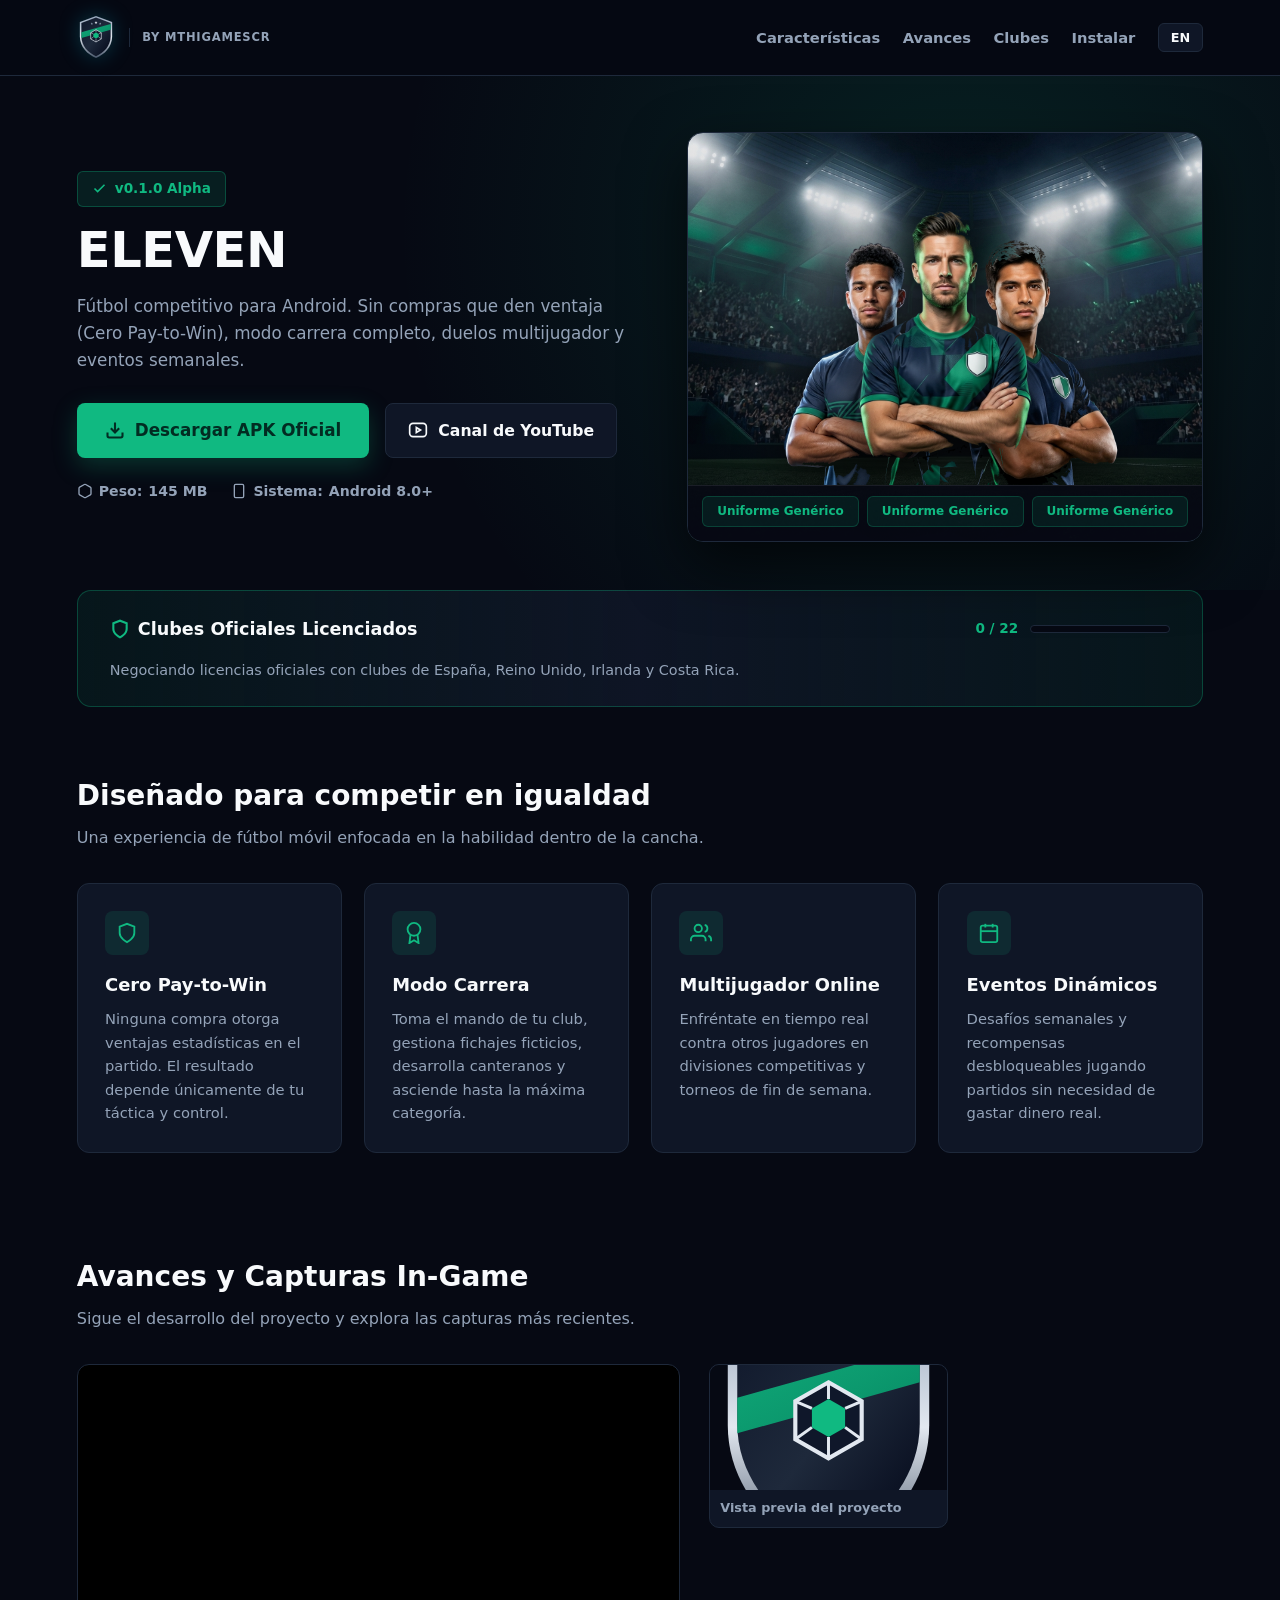
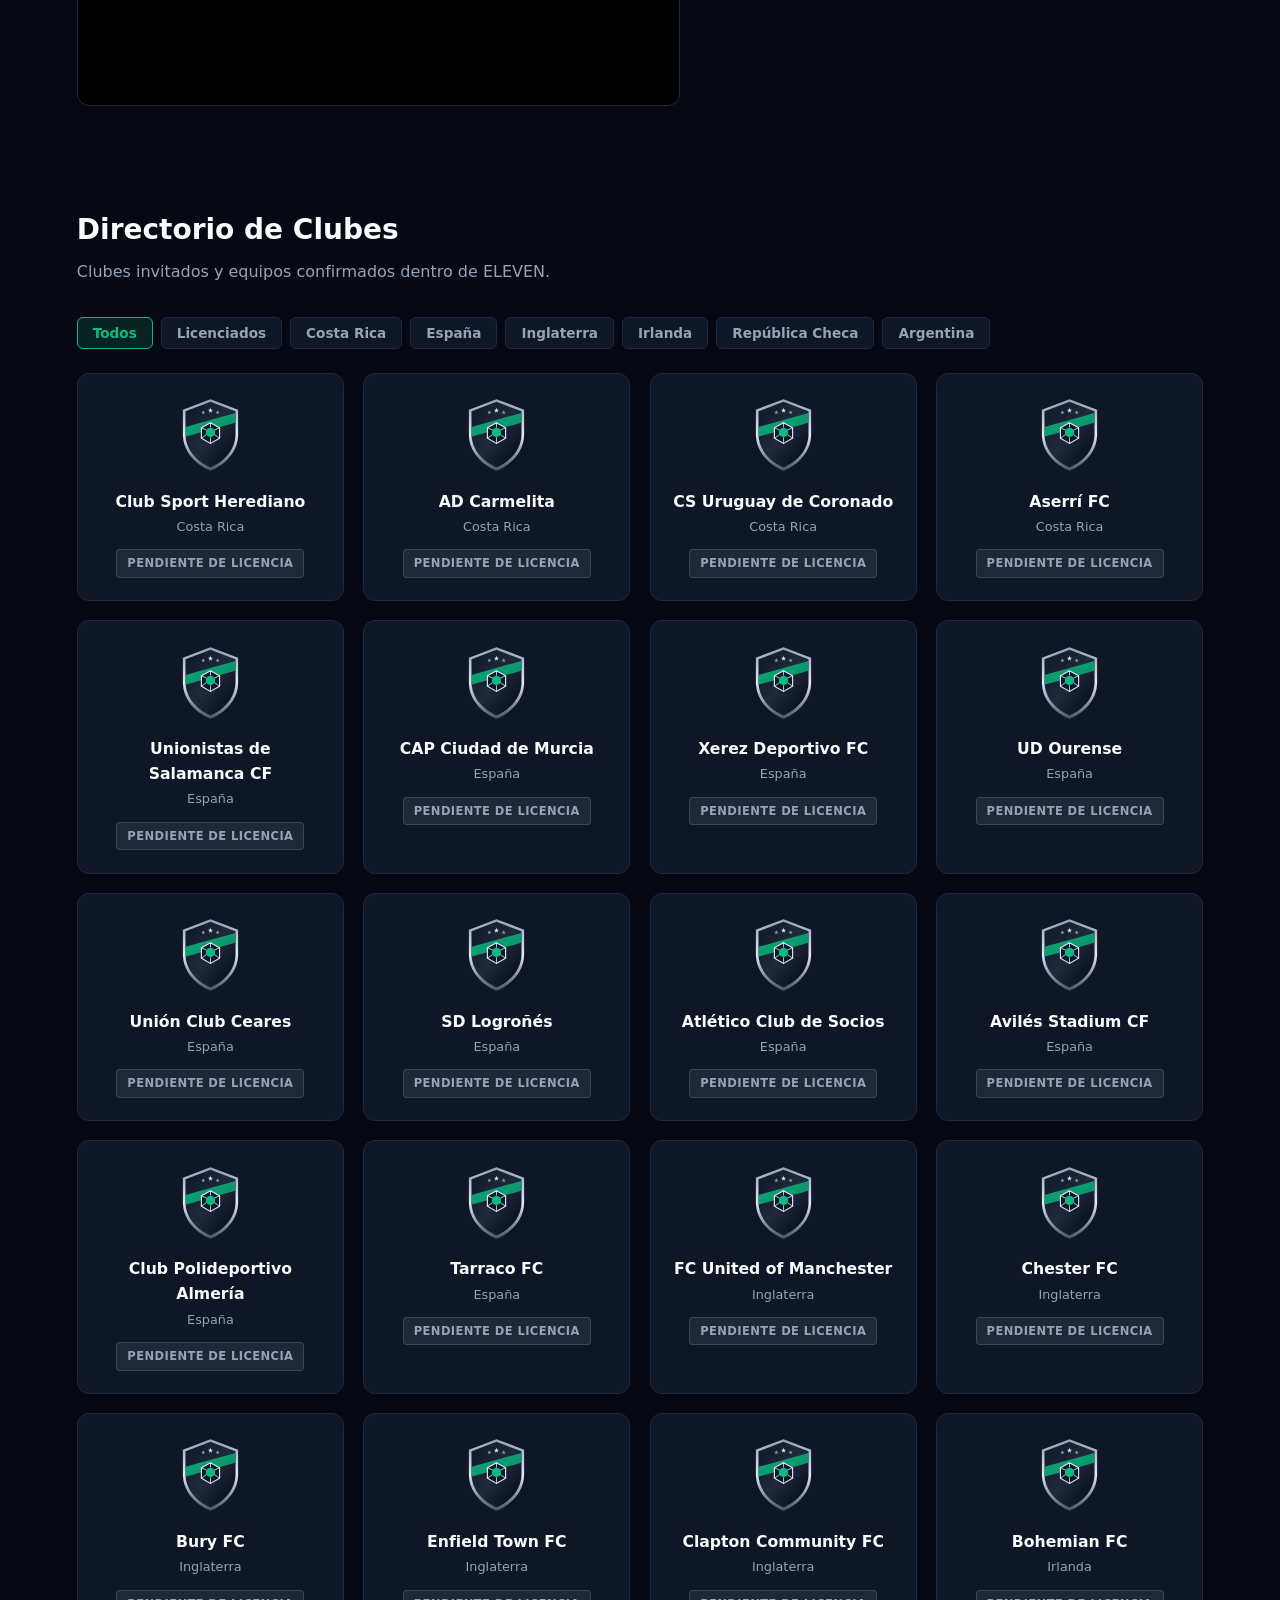
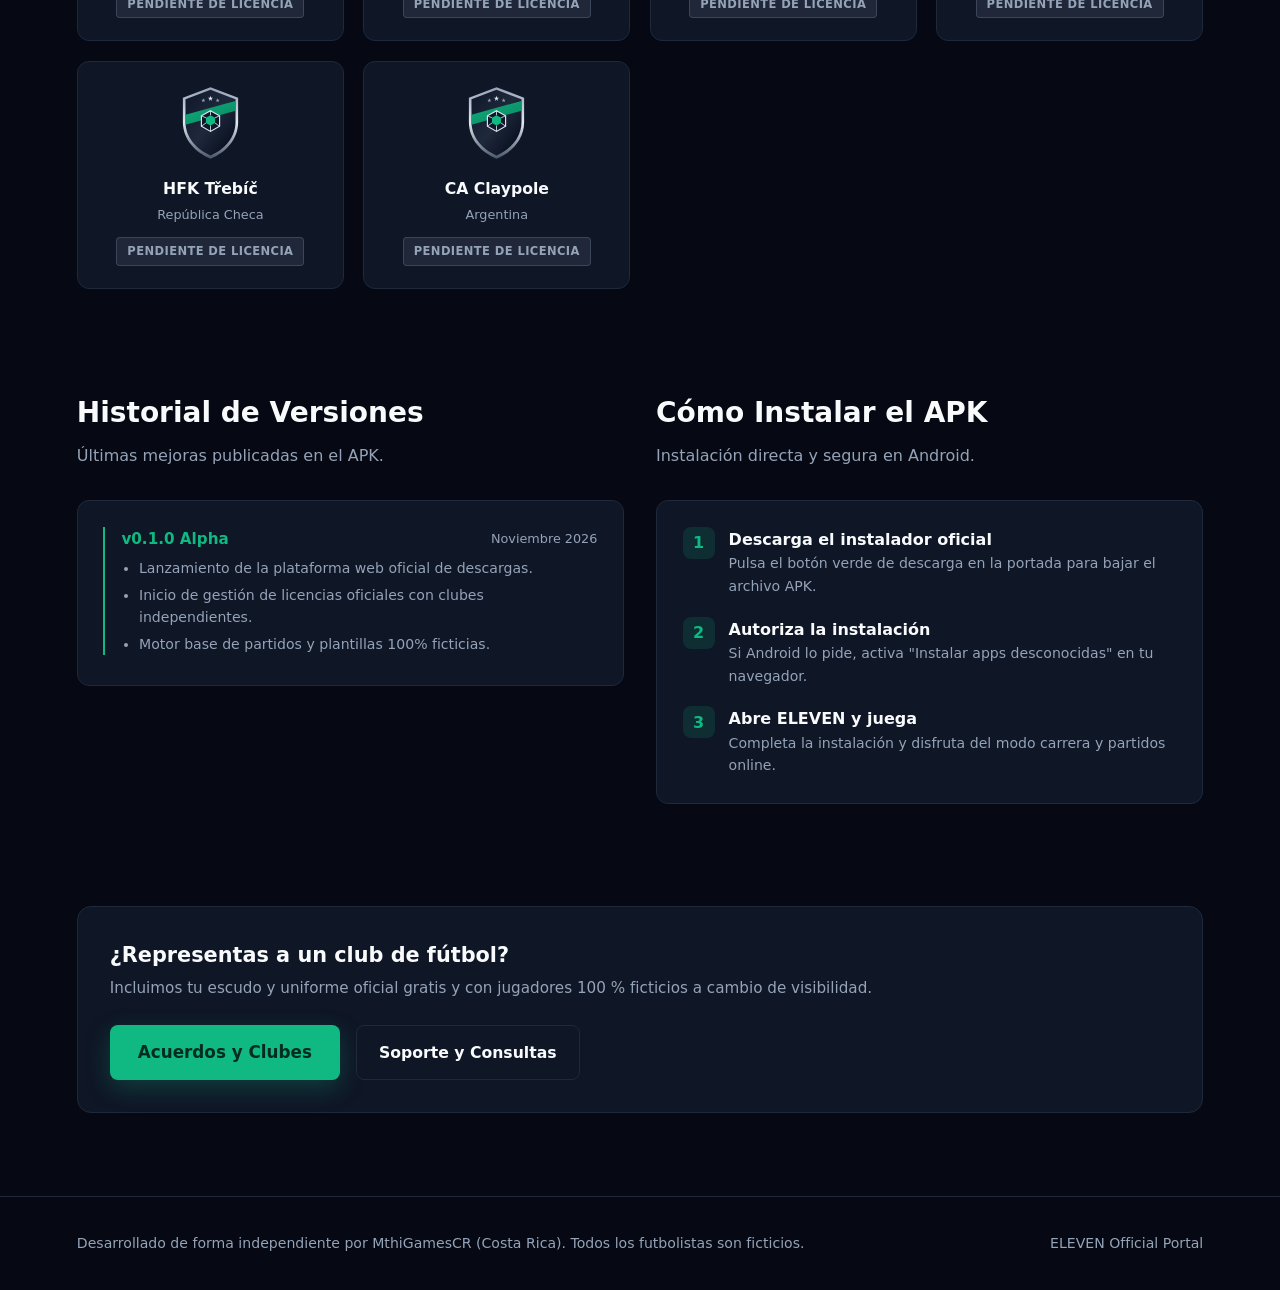
==== commit ee6619dc: "Add files via upload" ====
--- a/index.html
+++ b/index.html
@@ -4,6 +4,7 @@
   <meta charset="UTF-8">
   <meta name="viewport" content="width=device-width, initial-scale=1.0">
   <title>ELEVEN | MthiGamesCR - Descarga Oficial</title>
+  <link rel="icon" id="dynamic-favicon" href="escudo-generico.svg">
   <style>
     :root {
       --bg-dark: #060913;
@@ -12,52 +13,66 @@
       --border: #1e293b;
       --accent: #10b981;
       --accent-hover: #059669;
+      --cyan-glow: #06b6d4;
       --text-main: #f8fafc;
       --text-muted: #94a3b8;
     }
     * { box-sizing: border-box; margin: 0; padding: 0; font-family: 'Segoe UI', system-ui, -apple-system, sans-serif; }
     html { scroll-behavior: smooth; }
     body { background-color: var(--bg-dark); color: var(--text-main); line-height: 1.6; overflow-x: hidden; }
-
-    /* Header */
+    
+    /* Navegación superior */
     header {
       display: flex; justify-content: space-between; align-items: center;
-      padding: 1.1rem 6%; border-bottom: 1px solid var(--border);
+      padding: 0.9rem 6%; border-bottom: 1px solid var(--border);
       background: rgba(6, 9, 19, 0.92); backdrop-filter: blur(12px);
       position: sticky; top: 0; z-index: 100;
     }
-    .brand { display: flex; align-items: center; gap: 12px; font-weight: 800; font-size: 1.25rem; letter-spacing: 0.5px; text-decoration: none; color: var(--text-main); }
-    .brand img { width: 32px; height: 38px; }
+    .brand { display: flex; align-items: center; gap: 14px; text-decoration: none; color: var(--text-main); }
+    .brand-logo {
+      height: 46px; width: auto; max-width: 220px; object-fit: contain;
+      filter: drop-shadow(0 0 10px rgba(6, 182, 212, 0.25));
+      transition: transform 0.2s;
+    }
+    .brand-logo:hover { transform: scale(1.03); }
+    .studio-tag {
+      font-size: 0.72rem; font-weight: 800; text-transform: uppercase; letter-spacing: 0.8px;
+      color: var(--text-muted); border-left: 1px solid var(--border); padding-left: 12px;
+    }
     .nav-links { display: flex; gap: 1.4rem; align-items: center; }
-    .nav-links a { color: var(--text-muted); text-decoration: none; font-weight: 600; font-size: 0.92rem; transition: 0.2s; }
+    .nav-links a { color: var(--text-muted); text-decoration: none; font-weight: 600; font-size: 0.92rem; transition: 0.2s; display: flex; align-items: center; gap: 6px; }
     .nav-links a:hover { color: var(--accent); }
     .lang-btn {
-      background: var(--bg-card); color: var(--text-main); border: 1px solid var(--border);
-      padding: 5px 12px; border-radius: 6px; font-weight: 800; font-size: 0.82rem;
-      cursor: pointer; transition: 0.2s; letter-spacing: 0.5px;
+      background: var(--bg-card); border: 1px solid var(--border); color: var(--text-main);
+      padding: 6px 12px; border-radius: 6px; font-weight: 800; font-size: 0.8rem; cursor: pointer;
+      transition: 0.2s;
     }
     .lang-btn:hover { border-color: var(--accent); color: var(--accent); }
 
     /* Hero Section */
     .hero {
-      padding: 4rem 6% 3rem;
+      padding: 3.5rem 6% 3rem;
       background: radial-gradient(circle at 75% 30%, rgba(16, 185, 129, 0.14), transparent 55%);
       display: grid; grid-template-columns: 1.05fr 0.95fr; gap: 2.5rem; align-items: center;
-      max-width: 1300px; margin: 0 auto;
+      max-width: 1320px; margin: 0 auto;
     }
     .badge {
       display: inline-flex; align-items: center; gap: 8px;
       background: rgba(16, 185, 129, 0.12); color: var(--accent);
       border: 1px solid rgba(16, 185, 129, 0.3); padding: 6px 14px;
-      border-radius: 6px; font-size: 0.85rem; font-weight: 700; margin-bottom: 1.1rem;
-    }
-    h1 { font-size: 3.3rem; font-weight: 900; line-height: 1.1; margin-bottom: 1rem; letter-spacing: -0.5px; }
-    .hero p { color: var(--text-muted); font-size: 1.08rem; margin-bottom: 1.8rem; max-width: 560px; }
-
+      border-radius: 6px; font-size: 0.85rem; font-weight: 700; margin-bottom: 1rem;
+    }
+    .hero-logo-title {
+      max-width: 340px; width: 100%; height: auto; margin-bottom: 1rem; display: block;
+      filter: drop-shadow(0 8px 20px rgba(6, 182, 212, 0.2));
+    }
+    h1.fallback-title { font-size: 3.1rem; font-weight: 900; line-height: 1.1; margin-bottom: 1rem; letter-spacing: -0.5px; }
+    .hero p { color: var(--text-muted); font-size: 1.05rem; margin-bottom: 1.8rem; max-width: 560px; }
+    
     .cta-group { display: flex; flex-wrap: wrap; gap: 1rem; margin-bottom: 1.4rem; }
     .btn-primary {
-      background: var(--accent); color: #022c22; font-weight: 800; font-size: 1.02rem;
-      padding: 14px 26px; border-radius: 8px; text-decoration: none;
+      background: var(--accent); color: #022c22; font-weight: 800; font-size: 1.05rem;
+      padding: 14px 28px; border-radius: 8px; text-decoration: none;
       display: inline-flex; align-items: center; gap: 10px; transition: 0.2s;
       box-shadow: 0 8px 25px rgba(16, 185, 129, 0.25);
     }
@@ -72,32 +87,36 @@
     .meta-specs { display: flex; flex-wrap: wrap; gap: 1.5rem; color: var(--text-muted); font-size: 0.88rem; font-weight: 600; }
     .meta-specs span { display: flex; align-items: center; gap: 6px; }
 
-    /* Escenario Top 3 Jugadores + Estadio */
+    /* Escenario Top 3 Jugadores + Fondo Estadio */
     .hero-visual {
+      position: relative;
+      border-radius: 16px;
+      border: 1px solid var(--border);
+      overflow: hidden;
+      height: 410px;
       background-color: #09111e;
       background-size: cover;
-      background-position: center bottom;
-      border: 1px solid var(--border);
-      border-radius: 16px;
-      padding: 1.2rem 1rem 1rem;
-      position: relative;
-      overflow: hidden;
-      box-shadow: 0 24px 60px rgba(0, 0, 0, 0.65);
-    }
-    .hero-visual::before {
-      content: "";
-      position: absolute; inset: 0;
-      background: linear-gradient(180deg, rgba(6,9,19,0.25) 0%, rgba(6,9,19,0.15) 55%, rgba(6,9,19,0.92) 95%);
+      background-position: center;
+      box-shadow: 0 24px 60px rgba(0,0,0,0.65);
+      display: flex;
+      flex-direction: column;
+      justify-content: flex-end;
+    }
+    .hero-visual::after {
+      content: '';
+      position: absolute;
+      inset: 0;
+      background: linear-gradient(to top, rgba(6, 9, 19, 0.96) 0%, rgba(6, 9, 19, 0.22) 38%, rgba(6, 9, 19, 0.1) 100%);
+      pointer-events: none;
       z-index: 1;
-      pointer-events: none;
     }
     .players-stage {
       position: relative;
       width: 100%;
-      height: 320px;
+      height: 345px;
       z-index: 2;
     }
-    .player-slot {
+    .player-card {
       position: absolute;
       bottom: 0;
       display: flex;
@@ -105,99 +124,83 @@
       align-items: flex-end;
       pointer-events: none;
     }
-    .player-slot.left {
+    .player-card.left {
       left: -10%;
       z-index: 2;
     }
-    .player-slot.center {
+    .player-card.center {
       left: 50%;
       transform: translateX(-50%);
-      z-index: 3;
-    }
-    .player-slot.right {
+      z-index: 4;
+    }
+    .player-card.right {
       right: -10%;
       z-index: 2;
     }
-    .player-slot img {
+    .player-card img {
       height: 255px;
       width: auto;
       max-width: none;
       object-fit: contain;
-      filter: drop-shadow(0 10px 18px rgba(0,0,0,0.85));
-    }
-    .player-slot.center img {
+      filter: drop-shadow(0 12px 24px rgba(0,0,0,0.85));
+    }
+    .player-card.center img {
       height: 290px;
     }
-    .kits-bar {
+    .kit-tags {
       position: relative;
-      z-index: 4;
+      z-index: 5;
       display: grid;
       grid-template-columns: repeat(3, 1fr);
       gap: 8px;
-      margin-top: 6px;
+      padding: 10px 14px 14px;
+      background: rgba(6, 9, 19, 0.85);
+      border-top: 1px solid rgba(255,255,255,0.08);
     }
     .kit-tag {
-      background: rgba(15, 22, 38, 0.88);
-      border: 1px solid rgba(16, 185, 129, 0.35);
+      text-align: center;
+      font-size: 0.75rem;
+      font-weight: 700;
       color: var(--accent);
-      font-size: 0.74rem;
-      font-weight: 700;
-      text-align: center;
-      padding: 6px 6px;
+      background: rgba(16, 185, 129, 0.1);
+      border: 1px solid rgba(16, 185, 129, 0.25);
+      padding: 5px 6px;
       border-radius: 6px;
       white-space: nowrap;
       overflow: hidden;
       text-overflow: ellipsis;
     }
 
-    /* Barra de Progreso de Licencias + Vitrina Oficial */
-    .license-banner {
-      max-width: 1300px; margin: 0 auto 1rem; padding: 0 6%;
-    }
-    .license-box {
-      background: var(--bg-card); border: 1px solid var(--border); border-radius: 12px;
-      padding: 1.4rem 1.8rem;
-    }
-    .license-top {
-      display: flex; flex-wrap: wrap; justify-content: space-between; align-items: center; gap: 1rem; margin-bottom: 0.9rem;
-    }
-    .license-count { font-weight: 800; color: var(--accent); font-size: 1.05rem; }
-    .progress-track {
-      width: 100%; height: 8px; background: #060913; border-radius: 99px; overflow: hidden; border: 1px solid var(--border);
-    }
-    .progress-fill {
-      height: 100%; background: linear-gradient(90deg, #059669, #10b981); width: 0%; transition: width 0.6s ease;
-    }
-    .official-strip {
-      display: flex; flex-wrap: wrap; gap: 1rem; align-items: center; margin-top: 1.2rem; padding-top: 1rem;
-      border-top: 1px solid var(--border);
-    }
-    .official-badge-item {
-      display: flex; align-items: center; gap: 8px; background: #060913; border: 1px solid rgba(16,185,129,0.3);
-      padding: 6px 12px; border-radius: 8px; font-size: 0.85rem; font-weight: 700;
-    }
-    .official-badge-item img { width: 26px; height: 26px; object-fit: contain; }
-
-    /* Secciones Generales */
-    .section { max-width: 1300px; margin: 0 auto; padding: 3.2rem 6%; }
-    .section-title { font-size: 1.8rem; font-weight: 800; margin-bottom: 0.4rem; }
+    /* Vitrina Clubes Oficiales */
+    .official-bar {
+      max-width: 1320px; margin: 0 auto 1rem; padding: 0 6%;
+    }
+    .official-box {
+      background: linear-gradient(90deg, rgba(16,185,129,0.08), rgba(15,22,38,0.95), rgba(16,185,129,0.08));
+      border: 1px solid rgba(16, 185, 129, 0.3);
+      border-radius: 14px; padding: 1.5rem 2rem;
+    }
+    .official-header {
+      display: flex; flex-wrap: wrap; justify-content: space-between; align-items: center; gap: 1rem; margin-bottom: 1rem;
+    }
+    .official-header h3 { font-size: 1.1rem; font-weight: 800; display: flex; align-items: center; gap: 8px; color: var(--text-main); }
+    .progress-wrap { display: flex; align-items: center; gap: 12px; font-size: 0.85rem; font-weight: 700; color: var(--accent); }
+    .progress-track { width: 140px; height: 8px; background: #060913; border-radius: 99px; overflow: hidden; border: 1px solid var(--border); }
+    .progress-fill { height: 100%; background: var(--accent); width: 0%; transition: width 0.5s; }
+    .official-crests {
+      display: flex; flex-wrap: wrap; gap: 1.2rem; align-items: center;
+    }
+    .official-crest-item {
+      display: flex; align-items: center; gap: 10px; background: #060913;
+      border: 1px solid var(--border); padding: 8px 14px; border-radius: 10px;
+    }
+    .official-crest-item img { width: 36px; height: 36px; object-fit: contain; }
+    .official-crest-item span { font-size: 0.88rem; font-weight: 700; }
+
+    /* Secciones generales */
+    .section { max-width: 1320px; margin: 0 auto; padding: 3.2rem 6%; }
+    .section-title { font-size: 1.75rem; font-weight: 800; margin-bottom: 0.4rem; }
     .section-sub { color: var(--text-muted); margin-bottom: 2rem; }
-
-    /* Tráiler y Capturas */
-    .media-grid { display: grid; grid-template-columns: 1.3fr 0.7fr; gap: 1.5rem; align-items: start; }
-    .video-wrapper {
-      position: relative; padding-bottom: 56.25%; height: 0; overflow: hidden;
-      border-radius: 12px; border: 1px solid var(--border); background: #000;
-    }
-    .video-wrapper iframe { position: absolute; top: 0; left: 0; width: 100%; height: 100%; border: 0; }
-    .screens-grid { display: grid; grid-template-columns: repeat(2, 1fr); gap: 0.9rem; }
-    .screen-card {
-      background: var(--bg-card); border: 1px solid var(--border); border-radius: 10px;
-      overflow: hidden; cursor: pointer; transition: 0.2s;
-    }
-    .screen-card:hover { border-color: var(--accent); transform: translateY(-2px); }
-    .screen-card img { width: 100%; height: 115px; object-fit: cover; display: block; }
-    .screen-card span { display: block; padding: 7px 10px; font-size: 0.78rem; font-weight: 600; color: var(--text-muted); }
 
     /* Características */
     .features-grid { display: grid; grid-template-columns: repeat(auto-fit, minmax(250px, 1fr)); gap: 1.4rem; }
@@ -213,16 +216,31 @@
     .feature-card h3 { font-size: 1.12rem; margin-bottom: 0.45rem; }
     .feature-card p { color: var(--text-muted); font-size: 0.92rem; }
 
-    /* Directorio de Clubes y Filtros */
-    .filter-bar { display: flex; flex-wrap: wrap; gap: 0.6rem; margin-bottom: 1.5rem; }
+    /* Video & Galería */
+    .media-grid { display: grid; grid-template-columns: 1.1fr 0.9fr; gap: 1.8rem; align-items: start; }
+    .video-frame {
+      position: relative; padding-bottom: 56.25%; height: 0; overflow: hidden;
+      border-radius: 12px; border: 1px solid var(--border); background: #000;
+    }
+    .video-frame iframe { position: absolute; top: 0; left: 0; width: 100%; height: 100%; border: 0; }
+    .screens-grid { display: grid; grid-template-columns: repeat(2, 1fr); gap: 1rem; }
+    .screen-item {
+      background: var(--bg-card); border: 1px solid var(--border); border-radius: 10px;
+      overflow: hidden; cursor: pointer; transition: 0.2s;
+    }
+    .screen-item:hover { border-color: var(--accent); transform: scale(1.02); }
+    .screen-item img { width: 100%; height: 125px; object-fit: cover; display: block; background: #060913; }
+    .screen-item div { padding: 8px 10px; font-size: 0.8rem; font-weight: 600; color: var(--text-muted); }
+
+    /* Filtros y Grid de Clubes */
+    .filter-bar { display: flex; flex-wrap: wrap; gap: 8px; margin-bottom: 1.5rem; }
     .filter-btn {
-      background: var(--bg-card); color: var(--text-muted); border: 1px solid var(--border);
-      padding: 7px 14px; border-radius: 6px; font-size: 0.85rem; font-weight: 700; cursor: pointer; transition: 0.2s;
-    }
-    .filter-btn:hover, .filter-btn.active {
-      background: rgba(16, 185, 129, 0.15); color: var(--accent); border-color: var(--accent);
-    }
-    .clubs-grid { display: grid; grid-template-columns: repeat(auto-fill, minmax(215px, 1fr)); gap: 1.2rem; }
+      background: var(--bg-card); border: 1px solid var(--border); color: var(--text-muted);
+      padding: 7px 15px; border-radius: 6px; font-size: 0.85rem; font-weight: 700; cursor: pointer; transition: 0.2s;
+    }
+    .filter-btn.active, .filter-btn:hover { background: rgba(16, 185, 129, 0.15); border-color: var(--accent); color: var(--accent); }
+
+    .clubs-grid { display: grid; grid-template-columns: repeat(auto-fill, minmax(210px, 1fr)); gap: 1.2rem; }
     .club-card {
       background: var(--bg-card); border: 1px solid var(--border); border-radius: 12px;
       padding: 1.4rem; text-align: center; transition: 0.2s; display: flex; flex-direction: column; align-items: center;
@@ -230,7 +248,7 @@
     .club-card:hover { background: var(--bg-card-hover); border-color: #334155; }
     .club-card img { width: 78px; height: 78px; object-fit: contain; margin-bottom: 0.9rem; }
     .club-card h4 { font-size: 0.98rem; font-weight: 700; margin-bottom: 0.2rem; }
-    .club-country { font-size: 0.8rem; color: var(--text-muted); margin-bottom: 0.8rem; }
+    .club-country { font-size: 0.8rem; color: var(--text-muted); margin-bottom: 0.75rem; }
     .status-pill {
       font-size: 0.72rem; font-weight: 700; padding: 4px 10px; border-radius: 4px;
       text-transform: uppercase; letter-spacing: 0.4px;
@@ -238,31 +256,40 @@
     .status-pending { background: rgba(148, 163, 184, 0.12); color: var(--text-muted); border: 1px solid rgba(148, 163, 184, 0.25); }
     .status-official { background: rgba(16, 185, 129, 0.15); color: var(--accent); border: 1px solid rgba(16, 185, 129, 0.35); }
 
-    /* Changelog */
-    .changelog-list { display: flex; flex-direction: column; gap: 1rem; }
-    .log-card {
-      background: var(--bg-card); border: 1px solid var(--border); border-radius: 12px; padding: 1.5rem;
-    }
-    .log-header { display: flex; justify-content: space-between; align-items: center; margin-bottom: 0.8rem; }
-    .log-ver { color: var(--accent); font-weight: 800; font-size: 1.05rem; }
-    .log-date { color: var(--text-muted); font-size: 0.85rem; }
-    .log-card ul { padding-left: 1.2rem; color: var(--text-muted); font-size: 0.92rem; }
-    .log-card li { margin-bottom: 0.3rem; }
-
-    /* Buzón de Contacto Clubes y Soporte */
-    .contact-grid { display: grid; grid-template-columns: repeat(auto-fit, minmax(280px, 1fr)); gap: 1.5rem; }
-    .contact-card {
-      background: var(--bg-card); border: 1px solid var(--border); border-radius: 12px; padding: 1.8rem;
-    }
-    .contact-card h3 { margin-bottom: 0.5rem; font-size: 1.15rem; }
-    .contact-card p { color: var(--text-muted); font-size: 0.92rem; margin-bottom: 1.2rem; }
-
-    /* Lightbox Modal */
-    .modal {
-      display: none; position: fixed; inset: 0; background: rgba(0,0,0,0.88); z-index: 200;
-      justify-content: center; align-items: center; padding: 2rem;
-    }
-    .modal img { max-width: 90%; max-height: 85vh; border-radius: 10px; border: 1px solid var(--border); }
+    /* Changelog & Instalación */
+    .dual-section { display: grid; grid-template-columns: 1fr 1fr; gap: 2rem; }
+    .changelog-card, .install-card {
+      background: var(--bg-card); border: 1px solid var(--border); border-radius: 12px; padding: 1.6rem;
+    }
+    .log-entry { border-left: 2px solid var(--accent); padding-left: 1rem; margin-bottom: 1.2rem; }
+    .log-entry:last-child { margin-bottom: 0; }
+    .log-head { display: flex; justify-content: space-between; align-items: center; margin-bottom: 6px; }
+    .log-ver { font-weight: 800; color: var(--accent); font-size: 0.95rem; }
+    .log-date { font-size: 0.8rem; color: var(--text-muted); }
+    .log-list { padding-left: 1.1rem; color: var(--text-muted); font-size: 0.88rem; }
+    .log-list li { margin-bottom: 4px; }
+
+    .step-item { display: flex; gap: 14px; margin-bottom: 1.2rem; }
+    .step-item:last-child { margin-bottom: 0; }
+    .step-badge {
+      width: 32px; height: 32px; border-radius: 8px; background: rgba(16,185,129,0.15);
+      color: var(--accent); font-weight: 900; display: flex; align-items: center; justify-content: center; flex-shrink: 0;
+    }
+
+    /* Contacto Clubes */
+    .contact-banner {
+      background: var(--bg-card); border: 1px solid var(--border); border-radius: 14px;
+      padding: 2rem; display: flex; flex-wrap: wrap; justify-content: space-between; align-items: center; gap: 1.5rem;
+    }
+    .contact-actions { display: flex; flex-wrap: wrap; gap: 1rem; }
+
+    /* Lightbox */
+    .lightbox {
+      display: none; position: fixed; inset: 0; background: rgba(0,0,0,0.9); z-index: 999;
+      justify-content: center; align-items: center; padding: 2rem; flex-direction: column; gap: 1rem;
+    }
+    .lightbox.open { display: flex; }
+    .lightbox img { max-width: 90%; max-height: 80vh; border-radius: 10px; border: 1px solid var(--border); }
 
     footer {
       border-top: 1px solid var(--border); padding: 2.2rem 6%; margin-top: 2rem;
@@ -271,12 +298,12 @@
     }
 
     @media (max-width: 920px) {
-      .hero { grid-template-columns: 1fr; padding-top: 2.5rem; }
-      .media-grid { grid-template-columns: 1fr; }
-      .nav-links a { display: none; }
-      h1 { font-size: 2.4rem; }
-      .player-slot.left { left: -14%; }
-      .player-slot.right { right: -14%; }
+      .hero, .media-grid, .dual-section { grid-template-columns: 1fr; }
+      .hero { text-align: center; padding-top: 2.5rem; }
+      .hero-logo-title { margin: 0 auto 1rem; }
+      .hero p { margin: 0 auto 1.8rem; }
+      .cta-group, .meta-specs { justify-content: center; }
+      .studio-tag { display: none; }
     }
   </style>
 </head>
@@ -284,16 +311,15 @@
 
   <header>
     <a href="#" class="brand">
-      <img src="escudo-generico.svg" alt="MthiGamesCR">
-      <span>MthiGamesCR</span>
+      <img id="nav-logo" class="brand-logo" src="escudo-generico.svg" alt="ELEVEN Logo">
+      <span class="studio-tag">by MthiGamesCR</span>
     </a>
     <nav class="nav-links">
-      <a href="#media" data-i18n="nav_media">Tráiler</a>
-      <a href="#caracteristicas" data-i18n="nav_features">Características</a>
-      <a href="#clubes" data-i18n="nav_clubs">Clubes</a>
-      <a href="#novedades" data-i18n="nav_changelog">Novedades</a>
-      <a href="#contacto" data-i18n="nav_contact">Contacto</a>
-      <button id="lang-toggle" class="lang-btn" onclick="toggleLang()">EN</button>
+      <a href="#caracteristicas" data-i18n="navFeatures">Características</a>
+      <a href="#multimedia" data-i18n="navMedia">Avances</a>
+      <a href="#clubes" data-i18n="navClubs">Clubes</a>
+      <a href="#instalar" data-i18n="navInstall">Instalar</a>
+      <button class="lang-btn" id="lang-toggle" onclick="toggleLang()">EN</button>
     </nav>
   </header>
 
@@ -301,360 +327,424 @@
     <section class="hero">
       <div>
         <div class="badge">
-          <svg width="16" height="16" viewBox="0 0 24 24" fill="none" stroke="currentColor" stroke-width="2.5"><polyline points="20 6 9 17 4 12"></polyline></svg>
+          <svg width="15" height="15" viewBox="0 0 24 24" fill="none" stroke="currentColor" stroke-width="2.5"><polyline points="20 6 9 17 4 12"></polyline></svg>
           <span id="game-version">v0.1.0 Alpha</span>
         </div>
-        <h1 id="game-title">ELEVEN</h1>
+        <img id="hero-logo-img" class="hero-logo-title" src="" alt="ELEVEN" style="display:none;">
+        <h1 id="game-title" class="fallback-title">ELEVEN</h1>
         <p id="game-subtitle">Fútbol competitivo para Android. Sin compras que den ventaja (Zero Pay-to-Win), modo carrera completo, duelos multijugador y eventos semanales.</p>
-
+        
         <div class="cta-group">
           <a id="btn-download" href="#" class="btn-primary">
             <svg width="20" height="20" viewBox="0 0 24 24" fill="none" stroke="currentColor" stroke-width="2.5"><path d="M21 15v4a2 2 0 0 1-2 2H5a2 2 0 0 1-2-2v-4"></path><polyline points="7 10 12 15 17 10"></polyline><line x1="12" y1="15" x2="12" y2="3"></line></svg>
-            <span data-i18n="btn_download">Descargar APK Oficial</span>
+            <span data-i18n="btnDownload">Descargar APK Oficial</span>
           </a>
           <a id="btn-youtube" href="https://www.youtube.com/@mthigamesCR" target="_blank" class="btn-secondary">
             <svg width="20" height="20" viewBox="0 0 24 24" fill="none" stroke="currentColor" stroke-width="2"><rect x="2" y="4" width="20" height="16" rx="4"></rect><polygon points="10 9 15 12 10 15 10 9"></polygon></svg>
-            <span data-i18n="btn_yt">Canal de YouTube</span>
+            <span data-i18n="btnYoutube">Canal de YouTube</span>
           </a>
         </div>
 
         <div class="meta-specs">
           <span>
-            <svg width="16" height="16" viewBox="0 0 24 24" fill="none" stroke="currentColor" stroke-width="2"><circle cx="12" cy="12" r="10"></circle><polyline points="12 6 12 12 16 14"></polyline></svg>
-            <span data-i18n="spec_size">Peso:</span> <strong id="game-size">145 MB</strong>
+            <svg width="16" height="16" viewBox="0 0 24 24" fill="none" stroke="currentColor" stroke-width="2"><path d="M21 16V8a2 2 0 0 0-1-1.73l-7-4a2 2 0 0 0-2 0l-7 4A2 2 0 0 0 3 8v8a2 2 0 0 0 1 1.73l7 4a2 2 0 0 0 2 0l7-4A2 2 0 0 0 21 16z"></path></svg>
+            <span data-i18n="specSize">Peso:</span> <strong id="game-size">145 MB</strong>
           </span>
           <span>
             <svg width="16" height="16" viewBox="0 0 24 24" fill="none" stroke="currentColor" stroke-width="2"><rect x="5" y="2" width="14" height="20" rx="2" ry="2"></rect><line x1="12" y1="18" x2="12.01" y2="18"></line></svg>
-            <span data-i18n="spec_sys">Sistema:</span> <strong id="game-android">Android 8.0+</strong>
+            <span data-i18n="specSys">Sistema:</span> <strong id="game-android">Android 8.0+</strong>
           </span>
         </div>
       </div>
 
-      <div id="hero-stadium" class="hero-visual" style="background-image: url('estadio-bg.png');">
+      <div id="hero-visual" class="hero-visual">
         <div class="players-stage">
-          <div class="player-slot left">
-            <img id="p1-img" src="jugador1.png" alt="Jugador 1">
-          </div>
-          <div class="player-slot center">
-            <img id="p2-img" src="jugador2.png" alt="Jugador 2">
-          </div>
-          <div class="player-slot right">
-            <img id="p3-img" src="jugador3.png" alt="Jugador 3">
-          </div>
-        </div>
-        <div class="kits-bar">
-          <div id="p1-club" class="kit-tag">Uniforme Genérico</div>
-          <div id="p2-club" class="kit-tag">Uniforme Genérico</div>
-          <div id="p3-club" class="kit-tag">Uniforme Genérico</div>
+          <div class="player-card left">
+            <img id="p-img-0" src="jugador1.png" alt="Jugador 1" onerror="this.src='escudo-generico.svg'">
+          </div>
+          <div class="player-card center">
+            <img id="p-img-1" src="jugador2.png" alt="Jugador 2" onerror="this.src='escudo-generico.svg'">
+          </div>
+          <div class="player-card right">
+            <img id="p-img-2" src="jugador3.png" alt="Jugador 3" onerror="this.src='escudo-generico.svg'">
+          </div>
+        </div>
+        <div class="kit-tags">
+          <div id="p-club-0" class="kit-tag">Uniforme Genérico</div>
+          <div id="p-club-1" class="kit-tag">Uniforme Genérico</div>
+          <div id="p-club-2" class="kit-tag">Uniforme Genérico</div>
         </div>
       </div>
     </section>
 
-    <section class="license-banner">
-      <div class="license-box">
-        <div class="license-top">
-          <div>
-            <strong style="font-size: 0.95rem; text-transform: uppercase; letter-spacing: 0.5px;" data-i18n="lic_progress_title">Progreso de Licencias Oficiales</strong>
-            <div style="font-size: 0.82rem; color: var(--text-muted);" data-i18n="lic_progress_sub">Clubes con autorización oficial activa</div>
-          </div>
-          <div id="license-counter" class="license-count">0 / 22</div>
-        </div>
-        <div class="progress-track">
-          <div id="license-bar" class="progress-fill"></div>
-        </div>
-        <div id="official-strip" class="official-strip">
-          <span style="font-size: 0.84rem; color: var(--text-muted);" data-i18n="lic_waiting">Próximamente escudos oficiales confirmados en esta vitrina.</span>
-        </div>
+    <!-- Vitrina de Clubes Licenciados -->
+    <section class="official-bar">
+      <div class="official-box">
+        <div class="official-header">
+          <h3>
+            <svg width="20" height="20" viewBox="0 0 24 24" fill="none" stroke="#10b981" stroke-width="2.5"><path d="M12 22s8-4 8-10V5l-8-3-8 3v7c0 6 8 10 8 10z"></path></svg>
+            <span data-i18n="officialTitle">Clubes Oficiales Licenciados</span>
+          </h3>
+          <div class="progress-wrap">
+            <span id="license-counter">0 / 0</span>
+            <div class="progress-track"><div id="license-bar" class="progress-fill"></div></div>
+          </div>
+        </div>
+        <div id="official-crests-list" class="official-crests"></div>
       </div>
     </section>
 
-    <section id="media" class="section">
-      <h2 class="section-title" data-i18n="media_title">Tráiler y Avances del Desarrollo</h2>
-      <p class="section-sub" data-i18n="media_sub">Mira el estado actual del motor de partidos, menús y novedades directamente desde nuestro canal oficial.</p>
-      <div class="media-grid">
-        <div class="video-wrapper">
-          <iframe id="yt-iframe" src="https://www.youtube.com/embed?listType=user_uploads&list=mthigamesCR" allowfullscreen></iframe>
-        </div>
-        <div id="screens-container" class="screens-grid"></div>
-      </div>
-    </section>
-
+    <!-- Características -->
     <section id="caracteristicas" class="section">
-      <h2 class="section-title" data-i18n="feat_title">Diseñado para competir en igualdad</h2>
-      <p class="section-sub" data-i18n="feat_sub">Una experiencia de fútbol móvil enfocada en la habilidad dentro de la cancha.</p>
+      <h2 class="section-title" data-i18n="featMainTitle">Diseñado para competir en igualdad</h2>
+      <p class="section-sub" data-i18n="featMainSub">Una experiencia de fútbol móvil enfocada en la habilidad dentro de la cancha.</p>
+      
       <div class="features-grid">
         <div class="feature-card">
           <div class="icon-box">
             <svg width="22" height="22" viewBox="0 0 24 24" fill="none" stroke="currentColor" stroke-width="2"><path d="M12 22s8-4 8-10V5l-8-3-8 3v7c0 6 8 10 8 10z"></path></svg>
           </div>
-          <h3 data-i18n="f1_t">Cero Pay-to-Win</h3>
-          <p data-i18n="f1_d">Ninguna compra otorga ventajas estadísticas en el partido. El resultado depende únicamente de tu táctica y control.</p>
+          <h3 data-i18n="f1Title">Cero Pay-to-Win</h3>
+          <p data-i18n="f1Desc">Ninguna compra otorga ventajas estadísticas en el partido. El resultado depende únicamente de tu táctica y control.</p>
         </div>
         <div class="feature-card">
           <div class="icon-box">
             <svg width="22" height="22" viewBox="0 0 24 24" fill="none" stroke="currentColor" stroke-width="2"><circle cx="12" cy="8" r="7"></circle><polyline points="8.21 13.89 7 23 12 20 17 23 15.79 13.88"></polyline></svg>
           </div>
-          <h3 data-i18n="f2_t">Modo Carrera</h3>
-          <p data-i18n="f2_d">Toma el mando de tu club, gestiona fichajes ficticios, desarrolla canteranos y asciende hasta la máxima categoría.</p>
+          <h3 data-i18n="f2Title">Modo Carrera</h3>
+          <p data-i18n="f2Desc">Toma el mando de tu club, gestiona fichajes ficticios, desarrolla canteranos y asciende hasta la máxima categoría.</p>
         </div>
         <div class="feature-card">
           <div class="icon-box">
             <svg width="22" height="22" viewBox="0 0 24 24" fill="none" stroke="currentColor" stroke-width="2"><path d="M17 21v-2a4 4 0 0 0-4-4H5a4 4 0 0 0-4 4v2"></path><circle cx="9" cy="7" r="4"></circle><path d="M23 21v-2a4 4 0 0 0-3-3.87"></path><path d="M16 3.13a4 4 0 0 1 0 7.75"></path></svg>
           </div>
-          <h3 data-i18n="f3_t">Multijugador Online</h3>
-          <p data-i18n="f3_d">Enfréntate en tiempo real contra otros jugadores en divisiones competitivas y torneos de fin de semana.</p>
+          <h3 data-i18n="f3Title">Multijugador Online</h3>
+          <p data-i18n="f3Desc">Enfréntate en tiempo real contra otros jugadores en divisiones competitivas y torneos de fin de semana.</p>
         </div>
         <div class="feature-card">
           <div class="icon-box">
             <svg width="22" height="22" viewBox="0 0 24 24" fill="none" stroke="currentColor" stroke-width="2"><rect x="3" y="4" width="18" height="18" rx="2" ry="2"></rect><line x1="16" y1="2" x2="16" y2="6"></line><line x1="8" y1="2" x2="8" y2="6"></line><line x1="3" y1="10" x2="21" y2="10"></line></svg>
           </div>
-          <h3 data-i18n="f4_t">Eventos Dinámicos</h3>
-          <p data-i18n="f4_d">Desafíos semanales y recompensas desbloqueables jugando partidos sin necesidad de gastar dinero real.</p>
+          <h3 data-i18n="f4Title">Eventos Dinámicos</h3>
+          <p data-i18n="f4Desc">Desafíos semanales y recompensas desbloqueables jugando partidos sin necesidad de gastar dinero real.</p>
         </div>
       </div>
     </section>
 
+    <!-- Multimedia y Capturas -->
+    <section id="multimedia" class="section">
+      <h2 class="section-title" data-i18n="mediaTitle">Avances y Capturas In-Game</h2>
+      <p class="section-sub" data-i18n="mediaSub">Sigue el desarrollo del proyecto y explora las capturas más recientes.</p>
+      <div class="media-grid">
+        <div class="video-frame">
+          <iframe id="yt-embed" src="https://www.youtube.com/embed?listType=user_uploads&list=mthigamesCR" allowfullscreen></iframe>
+        </div>
+        <div id="screens-container" class="screens-grid"></div>
+      </div>
+    </section>
+
+    <!-- Directorio de Clubes -->
     <section id="clubes" class="section">
-      <h2 class="section-title" data-i18n="clubs_title">Directorio de Clubes y Licencias</h2>
-      <p class="section-sub" data-i18n="clubs_sub">Los escudos oficiales se activan automáticamente conforme los clubes confirman su participación. Todos los futbolistas son 100 % ficticios.</p>
-      <div id="filter-bar" class="filter-bar"></div>
+      <h2 class="section-title" data-i18n="clubsTitle">Directorio de Clubes</h2>
+      <p class="section-sub" data-i18n="clubsSub">Clubes invitados y equipos confirmados dentro de ELEVEN.</p>
+      <div id="filter-buttons" class="filter-bar"></div>
       <div id="clubs-container" class="clubs-grid"></div>
     </section>
 
-    <section id="novedades" class="section">
-      <h2 class="section-title" data-i18n="log_title">Registro de Actualizaciones</h2>
-      <p class="section-sub" data-i18n="log_sub">Historial de versiones publicadas y mejoras técnicas del proyecto.</p>
-      <div id="changelog-container" class="changelog-list"></div>
+    <!-- Changelog e Instalación -->
+    <section id="instalar" class="section">
+      <div class="dual-section">
+        <div>
+          <h2 class="section-title" data-i18n="logTitle">Historial de Versiones</h2>
+          <p class="section-sub" data-i18n="logSub">Últimas mejoras publicadas en el APK.</p>
+          <div id="changelog-container" class="changelog-card"></div>
+        </div>
+        <div>
+          <h2 class="section-title" data-i18n="instTitle">Cómo Instalar el APK</h2>
+          <p class="section-sub" data-i18n="instSub">Instalación directa y segura en Android.</p>
+          <div class="install-card">
+            <div class="step-item">
+              <div class="step-badge">1</div>
+              <div>
+                <h4 data-i18n="s1T">Descarga el instalador oficial</h4>
+                <p style="color:var(--text-muted); font-size:0.88rem;" data-i18n="s1D">Pulsa el botón verde de descarga en la portada para bajar el archivo APK.</p>
+              </div>
+            </div>
+            <div class="step-item">
+              <div class="step-badge">2</div>
+              <div>
+                <h4 data-i18n="s2T">Autoriza la instalación</h4>
+                <p style="color:var(--text-muted); font-size:0.88rem;" data-i18n="s2D">Si Android lo pide, activa "Instalar apps desconocidas" en tu navegador.</p>
+              </div>
+            </div>
+            <div class="step-item">
+              <div class="step-badge">3</div>
+              <div>
+                <h4 data-i18n="s3T">Abre ELEVEN y juega</h4>
+                <p style="color:var(--text-muted); font-size:0.88rem;" data-i18n="s3D">Completa la instalación y disfruta del modo carrera y partidos online.</p>
+              </div>
+            </div>
+          </div>
+        </div>
+      </div>
     </section>
 
-    <section id="contacto" class="section">
-      <h2 class="section-title" data-i18n="contact_title">Contacto Oficial y Acuerdos</h2>
-      <p class="section-sub" data-i18n="contact_sub">Canales directos para directivos de clubes de fútbol y comunidad de jugadores.</p>
-      <div class="contact-grid">
-        <div class="contact-card">
-          <h3 data-i18n="c_club_t">¿Representas a un Club de Fútbol?</h3>
-          <p data-i18n="c_club_d">Si deseas incluir el nombre, escudo y uniforme de tu institución de forma gratuita y con jugadores ficticios, escríbenos directamente.</p>
-          <a href="mailto:mathi280713@gmail.com?subject=Licencia%20Oficial%20de%20Club%20-%20ELEVEN" class="btn-primary" style="font-size: 0.9rem; padding: 11px 20px;">
-            <span data-i18n="c_club_btn">Contactar para Licencias</span>
-          </a>
-        </div>
-        <div class="contact-card">
-          <h3 data-i18n="c_sup_t">Soporte y Comunidad</h3>
-          <p data-i18n="c_sup_d">¿Encontraste algún error en el APK o quieres enviar sugerencias para futuras actualizaciones del juego?</p>
-          <a href="mailto:pmathias2807@gmail.com?subject=Soporte%20ELEVEN%20Mobile" class="btn-secondary" style="font-size: 0.9rem; padding: 11px 20px;">
-            <span data-i18n="c_sup_btn">Escribir a Soporte</span>
-          </a>
+    <!-- Buzón de contacto -->
+    <section class="section">
+      <div class="contact-banner">
+        <div>
+          <h3 style="font-size:1.3rem; margin-bottom:4px;" data-i18n="contactTitle">¿Representas a un club de fútbol?</h3>
+          <p style="color:var(--text-muted); font-size:0.95rem;" data-i18n="contactSub">Incluimos tu escudo y uniforme oficial gratis y con jugadores 100 % ficticios a cambio de visibilidad.</p>
+        </div>
+        <div class="contact-actions">
+          <a href="mailto:mathi280713@gmail.com?subject=Licencia%20Oficial%20ELEVEN" class="btn-primary" data-i18n="btnClubMail">Acuerdos y Clubes</a>
+          <a href="mailto:pmathias2807@gmail.com?subject=Soporte%20ELEVEN" class="btn-secondary" data-i18n="btnSupportMail">Soporte y Consultas</a>
         </div>
       </div>
     </section>
   </main>
 
-  <div id="lightbox" class="modal" onclick="this.style.display='none'">
-    <img id="lightbox-img" src="" alt="Captura ampliada">
+  <div id="lightbox" class="lightbox" onclick="this.classList.remove('open')">
+    <img id="lb-img" src="" alt="Captura">
+    <span id="lb-cap" style="color:#fff; font-weight:700;"></span>
   </div>
 
   <footer>
-    <div data-i18n="footer_copy">Desarrollado de forma independiente por MthiGamesCR (Costa Rica). Todos los futbolistas son ficticios.</div>
-    <div>mathi280713@gmail.com</div>
+    <div data-i18n="footerNote">Desarrollado de forma independiente por MthiGamesCR (Costa Rica). Todos los futbolistas son ficticios.</div>
+    <div>ELEVEN Official Portal</div>
   </footer>
 
   <script>
     let currentLang = 'es';
     let globalData = null;
-    let activeFilter = 'ALL';
+    let currentFilter = 'ALL';
 
     const i18n = {
       es: {
-        nav_media: 'Tráiler', nav_features: 'Características', nav_clubs: 'Clubes', nav_changelog: 'Novedades', nav_contact: 'Contacto',
-        btn_download: 'Descargar APK Oficial', btn_yt: 'Canal de YouTube', spec_size: 'Peso:', spec_sys: 'Sistema:',
-        lic_progress_title: 'Progreso de Licencias Oficiales', lic_progress_sub: 'Clubes con autorización oficial activa',
-        lic_waiting: 'Próximamente escudos oficiales confirmados en esta vitrina.',
-        media_title: 'Tráiler y Avances del Desarrollo', media_sub: 'Mira el estado actual del motor de partidos, menús y novedades directamente desde nuestro canal oficial.',
-        feat_title: 'Diseñado para competir en igualdad', feat_sub: 'Una experiencia de fútbol móvil enfocada en la habilidad dentro de la cancha.',
-        f1_t: 'Cero Pay-to-Win', f1_d: 'Ninguna compra otorga ventajas estadísticas en el partido. El resultado depende únicamente de tu táctica y control.',
-        f2_t: 'Modo Carrera', f2_d: 'Toma el mando de tu club, gestiona fichajes ficticios, desarrolla canteranos y asciende hasta la máxima categoría.',
-        f3_t: 'Multijugador Online', f3_d: 'Enfréntate en tiempo real contra otros jugadores en divisiones competitivas y torneos de fin de semana.',
-        f4_t: 'Eventos Dinámicos', f4_d: 'Desafíos semanales y recompensas desbloqueables jugando partidos sin necesidad de gastar dinero real.',
-        clubs_title: 'Directorio de Clubes y Licencias', clubs_sub: 'Los escudos oficiales se activan automáticamente conforme los clubes confirman su participación. Todos los futbolistas son 100 % ficticios.',
-        log_title: 'Registro de Actualizaciones', log_sub: 'Historial de versiones publicadas y mejoras técnicas del proyecto.',
-        contact_title: 'Contacto Oficial y Acuerdos', contact_sub: 'Canales directos para directivos de clubes de fútbol y comunidad de jugadores.',
-        c_club_t: '¿Representas a un Club de Fútbol?', c_club_d: 'Si deseas incluir el nombre, escudo y uniforme de tu institución de forma gratuita y con jugadores ficticios, escríbenos directamente.',
-        c_club_btn: 'Contactar para Licencias',
-        c_sup_t: 'Soporte y Comunidad', c_sup_d: '¿Encontraste algún error en el APK o quieres enviar sugerencias para futuras actualizaciones del juego?',
-        c_sup_btn: 'Escribir a Soporte',
-        footer_copy: 'Desarrollado de forma independiente por MthiGamesCR (Costa Rica). Todos los futbolistas son ficticios.',
-        filter_all: 'Todos', filter_lic: 'Licenciados', status_lic: 'Club Oficial Licenciado', status_pend: 'Pendiente de licencia'
+        navFeatures: 'Características', navMedia: 'Avances', navClubs: 'Clubes', navInstall: 'Instalar',
+        btnDownload: 'Descargar APK Oficial', btnYoutube: 'Canal de YouTube',
+        specSize: 'Peso:', specSys: 'Sistema:',
+        officialTitle: 'Clubes Oficiales Licenciados',
+        featMainTitle: 'Diseñado para competir en igualdad',
+        featMainSub: 'Una experiencia de fútbol móvil enfocada en la habilidad dentro de la cancha.',
+        f1Title: 'Cero Pay-to-Win', f1Desc: 'Ninguna compra otorga ventajas estadísticas en el partido. El resultado depende únicamente de tu táctica y control.',
+        f2Title: 'Modo Carrera', f2Desc: 'Toma el mando de tu club, gestiona fichajes ficticios, desarrolla canteranos y asciende hasta la máxima categoría.',
+        f3Title: 'Multijugador Online', f3Desc: 'Enfréntate en tiempo real contra otros jugadores en divisiones competitivas y torneos de fin de semana.',
+        f4Title: 'Eventos Dinámicos', f4Desc: 'Desafíos semanales y recompensas desbloqueables jugando partidos sin necesidad de gastar dinero real.',
+        mediaTitle: 'Avances y Capturas In-Game', mediaSub: 'Sigue el desarrollo del proyecto y explora las capturas más recientes.',
+        clubsTitle: 'Directorio de Clubes', clubsSub: 'Clubes invitados y equipos confirmados dentro de ELEVEN.',
+        logTitle: 'Historial de Versiones', logSub: 'Últimas mejoras publicadas en el APK.',
+        instTitle: 'Cómo Instalar el APK', instSub: 'Instalación directa y segura en Android.',
+        s1T: 'Descarga el instalador oficial', s1D: 'Pulsa el botón verde de descarga en la portada para bajar el archivo APK.',
+        s2T: 'Autoriza la instalación', s2D: 'Si Android lo pide, activa "Instalar apps desconocidas" en tu navegador.',
+        s3T: 'Abre ELEVEN y juega', s3D: 'Completa la instalación y disfruta del modo carrera y partidos online.',
+        contactTitle: '¿Representas a un club de fútbol?',
+        contactSub: 'Incluimos tu escudo y uniforme oficial gratis y con jugadores 100 % ficticios a cambio de visibilidad.',
+        btnClubMail: 'Acuerdos y Clubes', btnSupportMail: 'Soporte y Consultas',
+        footerNote: 'Desarrollado de forma independiente por MthiGamesCR (Costa Rica). Todos los futbolistas son ficticios.',
+        filterAll: 'Todos', filterOfficial: 'Licenciados',
+        noOfficialYet: 'Negociando licencias oficiales con clubes de España, Reino Unido, Irlanda y Costa Rica.',
+        statusOfficial: 'Club Oficial Licenciado', statusPending: 'Pendiente de licencia'
       },
       en: {
-        nav_media: 'Trailer', nav_features: 'Features', nav_clubs: 'Clubs', nav_changelog: 'Changelog', nav_contact: 'Contact',
-        btn_download: 'Download Official APK', btn_yt: 'YouTube Channel', spec_size: 'Size:', spec_sys: 'OS:',
-        lic_progress_title: 'Official Licensing Progress', lic_progress_sub: 'Clubs with active official authorization',
-        lic_waiting: 'Confirmed official club crests will appear here soon.',
-        media_title: 'Development Trailer & Updates', media_sub: 'Watch the latest match engine gameplay, menus, and progress from our official channel.',
-        feat_title: 'Built for Fair Competition', feat_sub: 'A mobile football experience focused purely on skill on the pitch.',
-        f1_t: 'Zero Pay-to-Win', f1_d: 'No in-app purchase grants statistical advantages in matches. Results depend strictly on your tactics and skill.',
-        f2_t: 'Career Mode', f2_d: 'Take charge of your club, manage fictional transfers, develop youth prospects, and climb to the top division.',
-        f3_t: 'Online Multiplayer', f3_d: 'Compete in real time against other players across ranked divisions and weekend tournaments.',
-        f4_t: 'Dynamic Events', f4_d: 'Weekly challenges and unlockable rewards earned by playing matches without spending real money.',
-        clubs_title: 'Clubs & Licensing Directory', clubs_sub: 'Official crests are activated automatically as clubs confirm participation. All players are 100% fictional.',
-        log_title: 'Update Changelog', log_sub: 'History of released versions and technical improvements.',
-        contact_title: 'Official Contact & Agreements', contact_sub: 'Direct channels for football club representatives and the player community.',
-        c_club_t: 'Do you represent a Football Club?', c_club_d: 'If you would like to feature your club name, crest, and kit free of charge with fictional players, contact us directly.',
-        c_club_btn: 'Contact for Licensing',
-        c_sup_t: 'Support & Community', c_sup_d: 'Found a bug in the APK or want to share feedback for upcoming game updates?',
-        c_sup_btn: 'Contact Support',
-        footer_copy: 'Independently developed by MthiGamesCR (Costa Rica). All footballers are fictional.',
-        filter_all: 'All Clubs', filter_lic: 'Licensed', status_lic: 'Official Licensed Club', status_pend: 'Pending License'
+        navFeatures: 'Features', navMedia: 'Media', navClubs: 'Clubs', navInstall: 'Install',
+        btnDownload: 'Download Official APK', btnYoutube: 'YouTube Channel',
+        specSize: 'Size:', specSys: 'System:',
+        officialTitle: 'Official Licensed Clubs',
+        featMainTitle: 'Built for fair competition',
+        featMainSub: 'A mobile football experience focused purely on on-pitch skill.',
+        f1Title: 'Zero Pay-to-Win', f1Desc: 'No purchase gives statistical advantages in matches. Results depend solely on your tactics and skill.',
+        f2Title: 'Career Mode', f2Desc: 'Take charge of your club, manage fictional transfers, develop youth players and climb divisions.',
+        f3Title: 'Online Multiplayer', f3Desc: 'Compete in real time against other players in ranked divisions and weekend tournaments.',
+        f4Title: 'Dynamic Events', f4Desc: 'Weekly challenges and unlockable rewards earned by playing matches without spending real money.',
+        mediaTitle: 'Trailers & In-Game Screenshots', mediaSub: 'Follow development updates and explore recent screenshots.',
+        clubsTitle: 'Club Directory', clubsSub: 'Invited clubs and confirmed teams featured in ELEVEN.',
+        logTitle: 'Version History', logSub: 'Latest improvements released in the APK.',
+        instTitle: 'How to Install the APK', instSub: 'Direct and safe installation on Android.',
+        s1T: 'Download the official installer', s1D: 'Tap the green download button at the top to download the APK file.',
+        s2T: 'Allow installation', s2D: 'If prompted by Android, enable "Install unknown apps" for your browser.',
+        s3T: 'Launch ELEVEN and play', s3D: 'Complete the setup and enjoy Career Mode and online matches.',
+        contactTitle: 'Do you represent a football club?',
+        contactSub: 'We feature your official crest and kit for free with 100% fictional players in exchange for exposure.',
+        btnClubMail: 'Club Licensing', btnSupportMail: 'Support & Inquiries',
+        footerNote: 'Independently developed by MthiGamesCR (Costa Rica). All footballers are fictional.',
+        filterAll: 'All', filterOfficial: 'Licensed',
+        noOfficialYet: 'Negotiating official licenses with fan-owned clubs in Spain, UK, Ireland and Costa Rica.',
+        statusOfficial: 'Official Licensed Club', statusPending: 'Pending License'
       }
     };
 
     function toggleLang() {
       currentLang = currentLang === 'es' ? 'en' : 'es';
       document.getElementById('lang-toggle').textContent = currentLang === 'es' ? 'EN' : 'ES';
+      aplicarIdioma();
+    }
+
+    function aplicarIdioma() {
+      const dict = i18n[currentLang];
       document.querySelectorAll('[data-i18n]').forEach(el => {
         const key = el.getAttribute('data-i18n');
-        if (i18n[currentLang][key]) el.textContent = i18n[currentLang][key];
+        if (dict[key]) el.textContent = dict[key];
       });
       if (globalData) {
-        renderFilters();
+        renderVitrinaOficial();
+        renderFiltros();
         renderClubes();
       }
     }
 
-    function openLightbox(src) {
-      document.getElementById('lightbox-img').src = src;
-      document.getElementById('lightbox').style.display = 'flex';
-    }
-
-    function renderFilters() {
-      const bar = document.getElementById('filter-bar');
-      const countries = [...new Set(globalData.clubes.map(c => c.pais))];
-      let html = `<button class="filter-btn ${activeFilter === 'ALL' ? 'active' : ''}" onclick="setFilter('ALL')">${i18n[currentLang].filter_all} (${globalData.clubes.length})</button>`;
-      html += `<button class="filter-btn ${activeFilter === 'LIC' ? 'active' : ''}" onclick="setFilter('LIC')">${i18n[currentLang].filter_lic}</button>`;
-      countries.forEach(p => {
-        html += `<button class="filter-btn ${activeFilter === p ? 'active' : ''}" onclick="setFilter('${p}')">${p}</button>`;
-      });
-      bar.innerHTML = html;
-    }
-
-    function setFilter(f) {
-      activeFilter = f;
-      renderFilters();
-      renderClubes();
-    }
-
-    function renderClubes() {
-      const container = document.getElementById('clubs-container');
-      container.innerHTML = '';
-      const filtered = globalData.clubes.filter(c => {
-        if (activeFilter === 'ALL') return true;
-        if (activeFilter === 'LIC') return c.licenciado;
-        return c.pais === activeFilter;
-      });
-
-      filtered.forEach(club => {
-        const card = document.createElement('div');
-        card.className = 'club-card';
-        const pillClass = club.licenciado ? 'status-official' : 'status-pending';
-        const statusText = club.licenciado ? i18n[currentLang].status_lic : i18n[currentLang].status_pend;
-        card.innerHTML = `
-          <img src="${club.escudo}?t=${Date.now()}" alt="${club.nombre}" onerror="this.src='escudo-generico.svg'">
-          <h4>${club.nombre}</h4>
-          <div class="club-country">${club.pais}</div>
-          <span class="status-pill ${pillClass}">${statusText}</span>
-        `;
-        container.appendChild(card);
-      });
+    function getYoutubeEmbed(url) {
+      if (!url) return 'https://www.youtube.com/embed?listType=user_uploads&list=mthigamesCR';
+      const match = url.match(/(?:v=|youtu\.be\/|embed\/)([a-zA-Z0-9_-]{11})/);
+      if (match) return `https://www.youtube.com/embed/${match[1]}`;
+      return 'https://www.youtube.com/embed?listType=user_uploads&list=mthigamesCR';
     }
 
     async function cargarDatos() {
       try {
         const res = await fetch('datos.json?t=' + Date.now());
-        const data = await res.json();
-        globalData = data;
-
-        document.getElementById('game-title').textContent = data.juego.titulo;
-        document.getElementById('game-subtitle').textContent = data.juego.subtitulo;
-        document.getElementById('game-version').textContent = data.juego.version;
-        document.getElementById('game-size').textContent = data.juego.tamano;
-        document.getElementById('game-android').textContent = data.juego.androidMinimo;
-        document.getElementById('btn-download').href = data.juego.apkUrl;
-        document.getElementById('btn-youtube').href = data.juego.youtubeUrl;
-
-        if (data.juego.estadioBg) {
-          document.getElementById('hero-stadium').style.backgroundImage = `url('${data.juego.estadioBg}?t=${Date.now()}')`;
+        globalData = await res.json();
+        const t = Date.now();
+
+        document.title = `${globalData.juego.titulo || 'ELEVEN'} | MthiGamesCR`;
+        document.getElementById('game-title').textContent = globalData.juego.titulo || 'ELEVEN';
+        document.getElementById('game-subtitle').textContent = globalData.juego.subtitulo;
+        document.getElementById('game-version').textContent = globalData.juego.version;
+        document.getElementById('game-size').textContent = globalData.juego.tamano;
+        document.getElementById('game-android').textContent = globalData.juego.androidMinimo;
+        document.getElementById('btn-download').href = globalData.juego.apkUrl;
+        document.getElementById('btn-youtube').href = globalData.juego.youtubeUrl;
+
+        // Logo del juego (si se subió en admin.html)
+        if (globalData.juego.logoJuego) {
+          const logoUrl = `${globalData.juego.logoJuego}?t=${t}`;
+          document.getElementById('nav-logo').src = logoUrl;
+          document.getElementById('dynamic-favicon').href = logoUrl;
+          const heroLogo = document.getElementById('hero-logo-img');
+          heroLogo.src = logoUrl;
+          heroLogo.style.display = 'block';
+          document.getElementById('game-title').style.display = 'none';
         }
-        if (data.juego.youtubeEmbed) {
-          document.getElementById('yt-iframe').src = data.juego.youtubeEmbed;
-        }
-
-        if (data.destacados && data.destacados.length >= 3) {
-          document.getElementById('p1-img').src = data.destacados[0].imagen + '?t=' + Date.now();
-          document.getElementById('p1-club').textContent = data.destacados[0].club;
-          document.getElementById('p2-img').src = data.destacados[1].imagen + '?t=' + Date.now();
-          document.getElementById('p2-club').textContent = data.destacados[1].club;
-          document.getElementById('p3-img').src = data.destacados[2].imagen + '?t=' + Date.now();
-          document.getElementById('p3-club').textContent = data.destacados[2].club;
-        }
-
-        // Progreso de licencias
-        const total = data.clubes.length;
-        const licenciados = data.clubes.filter(c => c.licenciado);
-        document.getElementById('license-counter').textContent = `${licenciados.length} / ${total}`;
-        document.getElementById('license-bar').style.width = total > 0 ? `${(licenciados.length / total) * 100}%` : '0%';
-
-        const strip = document.getElementById('official-strip');
-        if (licenciados.length > 0) {
-          strip.innerHTML = '';
-          licenciados.forEach(c => {
-            strip.innerHTML += `
-              <div class="official-badge-item">
-                <img src="${c.escudo}?t=${Date.now()}" alt="${c.nombre}" onerror="this.src='escudo-generico.svg'">
-                <span>${c.nombre}</span>
-              </div>
-            `;
+
+        // Fondo estadio
+        const estadio = globalData.juego.estadioBg || 'estadio-bg.png';
+        document.getElementById('hero-visual').style.backgroundImage = `url('${estadio}?t=${t}')`;
+
+        // Top 3 jugadores
+        if (globalData.destacados) {
+          globalData.destacados.forEach((p, idx) => {
+            const imgEl = document.getElementById(`p-img-${idx}`);
+            const tagEl = document.getElementById(`p-club-${idx}`);
+            if (imgEl && p.imagen) imgEl.src = `${p.imagen}?t=${t}`;
+            if (tagEl && p.club) tagEl.textContent = p.club;
           });
         }
 
+        // Video YouTube
+        document.getElementById('yt-embed').src = getYoutubeEmbed(globalData.juego.trailerUrl || globalData.juego.youtubeUrl);
+
         // Capturas
-        const screensCont = document.getElementById('screens-container');
-        screensCont.innerHTML = '';
-        if (data.capturas) {
-          data.capturas.forEach(cap => {
-            const src = `${cap.imagen}?t=${Date.now()}`;
-            screensCont.innerHTML += `
-              <div class="screen-card" onclick="openLightbox('${src}')">
-                <img src="${src}" alt="${cap.titulo}" onerror="this.src='escudo-generico.svg'">
-                <span>${cap.titulo}</span>
-              </div>
-            `;
-          });
-        }
+        const scCont = document.getElementById('screens-container');
+        scCont.innerHTML = '';
+        (globalData.capturas || []).forEach(cap => {
+          const div = document.createElement('div');
+          div.className = 'screen-item';
+          div.onclick = () => {
+            document.getElementById('lb-img').src = `${cap.imagen}?t=${t}`;
+            document.getElementById('lb-cap').textContent = cap.titulo;
+            document.getElementById('lightbox').classList.add('open');
+          };
+          div.innerHTML = `<img src="${cap.imagen}?t=${t}" onerror="this.src='escudo-generico.svg'"><div>${cap.titulo}</div>`;
+          scCont.appendChild(div);
+        });
 
         // Changelog
         const logCont = document.getElementById('changelog-container');
         logCont.innerHTML = '';
-        if (data.changelog) {
-          data.changelog.forEach(item => {
-            const lis = item.cambios.map(c => `<li>${c}</li>`).join('');
-            logCont.innerHTML += `
-              <div class="log-card">
-                <div class="log-header">
-                  <span class="log-ver">${item.version}</span>
-                  <span class="log-date">${item.fecha}</span>
-                </div>
-                <ul>${lis}</ul>
-              </div>
-            `;
-          });
-        }
-
-        renderFilters();
+        (globalData.changelog || []).forEach(log => {
+          const items = (log.cambios || []).map(c => `<li>${c}</li>`).join('');
+          logCont.innerHTML += `
+            <div class="log-entry">
+              <div class="log-head"><span class="log-ver">${log.version}</span><span class="log-date">${log.fecha}</span></div>
+              <ul class="log-list">${items}</ul>
+            </div>
+          `;
+        });
+
+        renderVitrinaOficial();
+        renderFiltros();
         renderClubes();
       } catch (err) {
         console.error('Error cargando datos:', err);
       }
     }
+
+    function renderVitrinaOficial() {
+      const dict = i18n[currentLang];
+      const oficiales = globalData.clubes.filter(c => c.licenciado);
+      const total = globalData.clubes.length;
+      document.getElementById('license-counter').textContent = `${oficiales.length} / ${total}`;
+      document.getElementById('license-bar').style.width = total > 0 ? `${(oficiales.length / total) * 100}%` : '0%';
+
+      const list = document.getElementById('official-crests-list');
+      list.innerHTML = '';
+      if (oficiales.length === 0) {
+        list.innerHTML = `<span style="color:var(--text-muted); font-size:0.9rem;">${dict.noOfficialYet}</span>`;
+        return;
+      }
+      oficiales.forEach(c => {
+        list.innerHTML += `
+          <div class="official-crest-item">
+            <img src="${c.escudo}?t=${Date.now()}" onerror="this.src='escudo-generico.svg'">
+            <span>${c.nombre}</span>
+          </div>
+        `;
+      });
+    }
+
+    function renderFiltros() {
+      const dict = i18n[currentLang];
+      const paises = [...new Set(globalData.clubes.map(c => c.pais))];
+      const bar = document.getElementById('filter-buttons');
+      bar.innerHTML = `
+        <button class="filter-btn ${currentFilter === 'ALL' ? 'active' : ''}" onclick="setFilter('ALL')">${dict.filterAll}</button>
+        <button class="filter-btn ${currentFilter === 'OFFICIAL' ? 'active' : ''}" onclick="setFilter('OFFICIAL')">${dict.filterOfficial}</button>
+      `;
+      paises.forEach(p => {
+        bar.innerHTML += `<button class="filter-btn ${currentFilter === p ? 'active' : ''}" onclick="setFilter('${p}')">${p}</button>`;
+      });
+    }
+
+    function setFilter(f) {
+      currentFilter = f;
+      renderFiltros();
+      renderClubes();
+    }
+
+    function renderClubes() {
+      const dict = i18n[currentLang];
+      const cont = document.getElementById('clubs-container');
+      cont.innerHTML = '';
+      const filtrados = globalData.clubes.filter(c => {
+        if (currentFilter === 'ALL') return true;
+        if (currentFilter === 'OFFICIAL') return c.licenciado;
+        return c.pais === currentFilter;
+      });
+
+      filtrados.forEach(club => {
+        const pillClass = club.licenciado ? 'status-official' : 'status-pending';
+        const pillText = club.licenciado ? dict.statusOfficial : dict.statusPending;
+        cont.innerHTML += `
+          <div class="club-card">
+            <img src="${club.escudo}?t=${Date.now()}" alt="${club.nombre}" onerror="this.src='escudo-generico.svg'">
+            <h4>${club.nombre}</h4>
+            <div class="club-country">${club.pais}</div>
+            <span class="status-pill ${pillClass}">${pillText}</span>
+          </div>
+        `;
+      });
+    }
+
     cargarDatos();
   </script>
 </body>
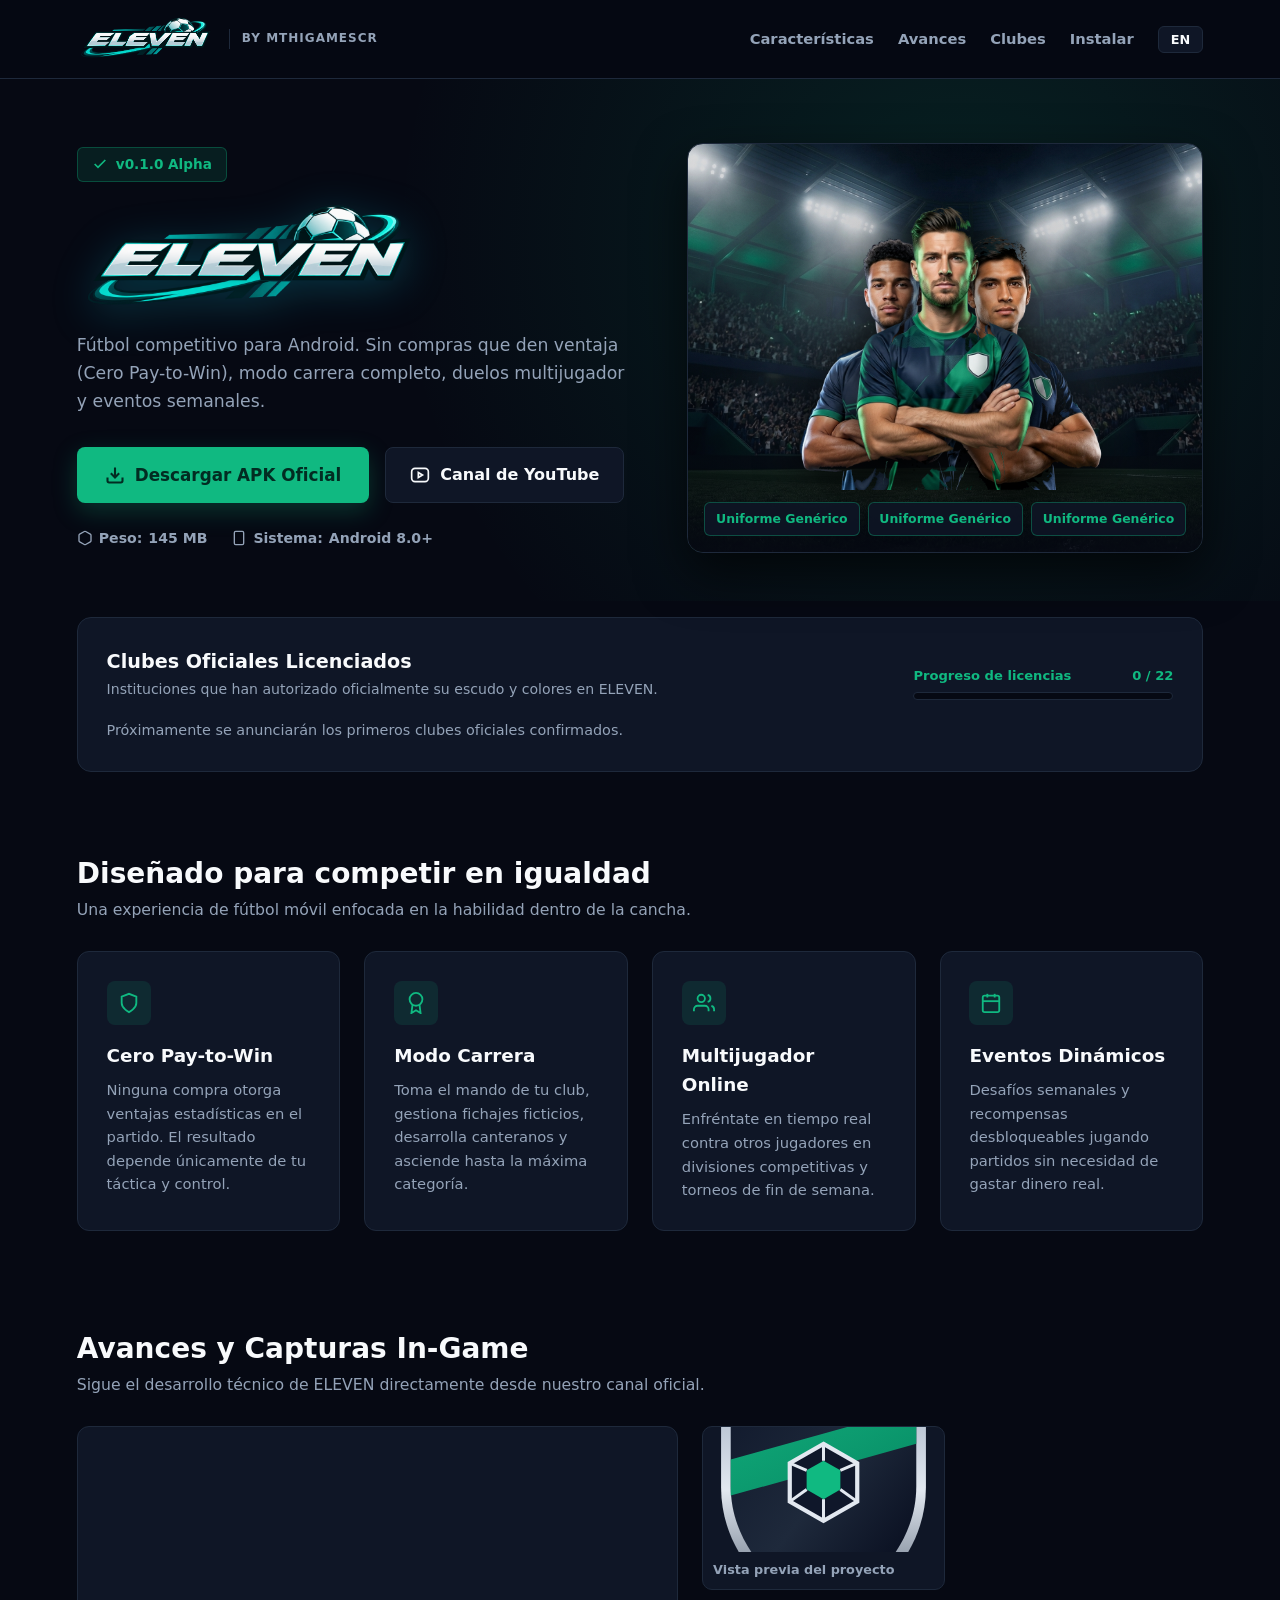
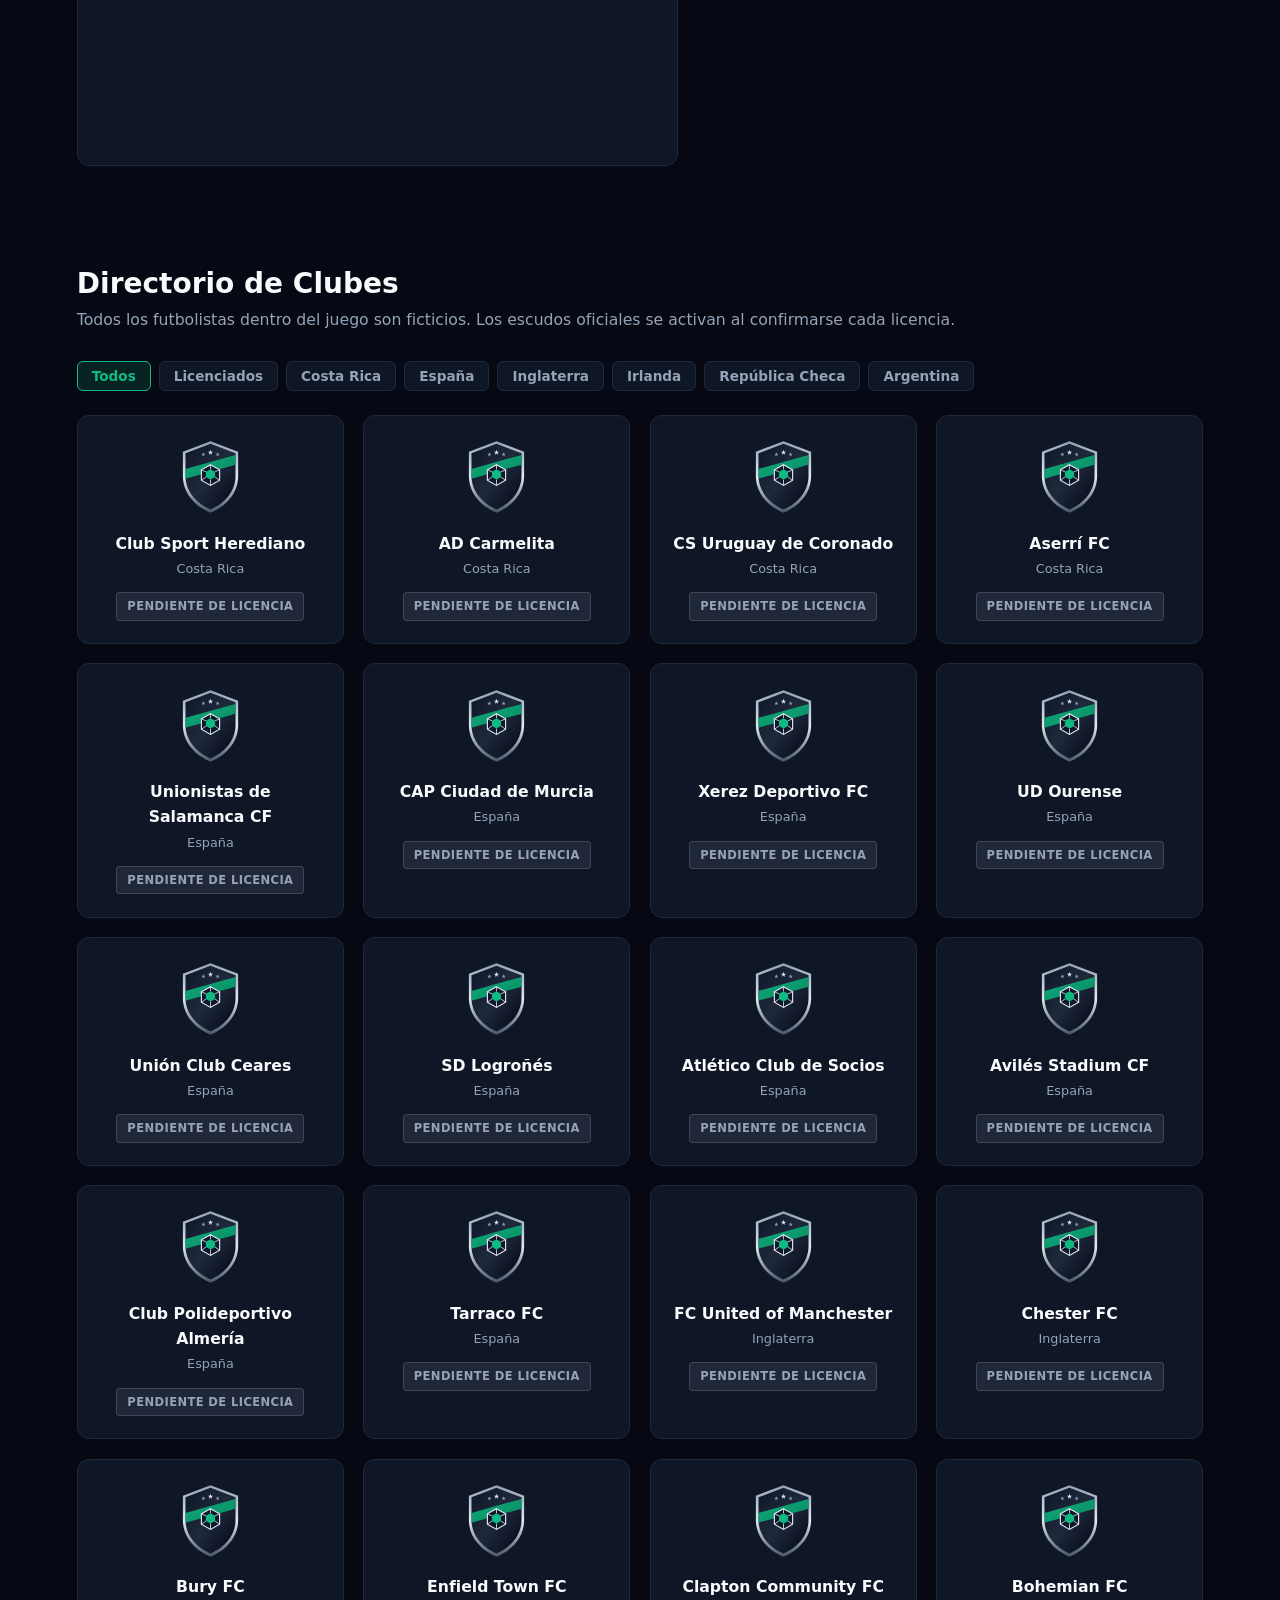
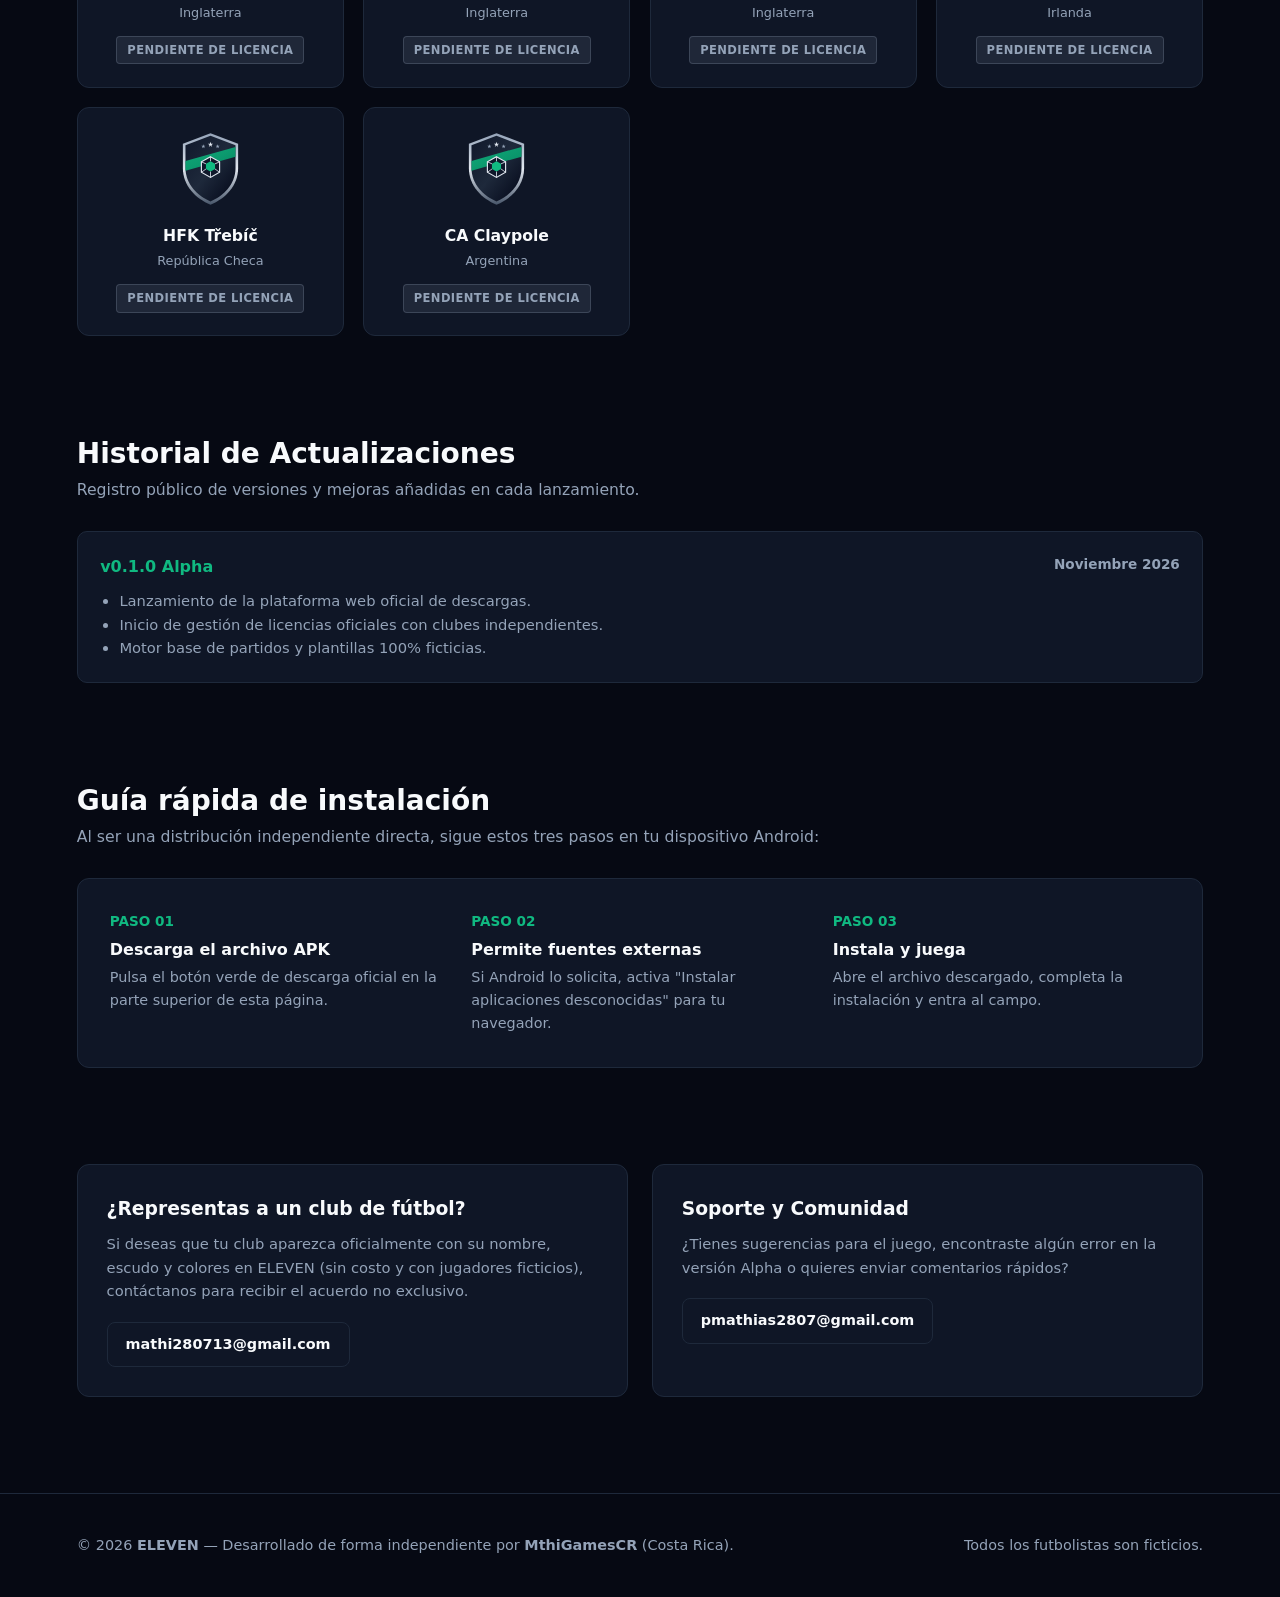
==== commit fb9cc231: "Add files via upload" ====
--- a/index.html
+++ b/index.html
@@ -4,7 +4,7 @@
   <meta charset="UTF-8">
   <meta name="viewport" content="width=device-width, initial-scale=1.0">
   <title>ELEVEN | MthiGamesCR - Descarga Oficial</title>
-  <link rel="icon" id="dynamic-favicon" href="escudo-generico.svg">
+  <link id="favicon" rel="icon" href="escudo-generico.svg" type="image/svg+xml">
   <style>
     :root {
       --bg-dark: #060913;
@@ -13,45 +13,39 @@
       --border: #1e293b;
       --accent: #10b981;
       --accent-hover: #059669;
-      --cyan-glow: #06b6d4;
+      --cyan: #06b6d4;
       --text-main: #f8fafc;
       --text-muted: #94a3b8;
     }
     * { box-sizing: border-box; margin: 0; padding: 0; font-family: 'Segoe UI', system-ui, -apple-system, sans-serif; }
-    html { scroll-behavior: smooth; }
     body { background-color: var(--bg-dark); color: var(--text-main); line-height: 1.6; overflow-x: hidden; }
     
-    /* Navegación superior */
+    /* Navegación */
     header {
       display: flex; justify-content: space-between; align-items: center;
-      padding: 0.9rem 6%; border-bottom: 1px solid var(--border);
+      padding: 1rem 6%; border-bottom: 1px solid var(--border);
       background: rgba(6, 9, 19, 0.92); backdrop-filter: blur(12px);
       position: sticky; top: 0; z-index: 100;
     }
     .brand { display: flex; align-items: center; gap: 14px; text-decoration: none; color: var(--text-main); }
-    .brand-logo {
-      height: 46px; width: auto; max-width: 220px; object-fit: contain;
-      filter: drop-shadow(0 0 10px rgba(6, 182, 212, 0.25));
-      transition: transform 0.2s;
-    }
-    .brand-logo:hover { transform: scale(1.03); }
-    .studio-tag {
-      font-size: 0.72rem; font-weight: 800; text-transform: uppercase; letter-spacing: 0.8px;
-      color: var(--text-muted); border-left: 1px solid var(--border); padding-left: 12px;
-    }
-    .nav-links { display: flex; gap: 1.4rem; align-items: center; }
-    .nav-links a { color: var(--text-muted); text-decoration: none; font-weight: 600; font-size: 0.92rem; transition: 0.2s; display: flex; align-items: center; gap: 6px; }
+    .brand img { height: 46px; width: auto; max-width: 200px; object-fit: contain; display: block; }
+    .brand-tag {
+      font-size: 0.75rem; font-weight: 800; color: var(--text-muted);
+      letter-spacing: 1px; text-transform: uppercase; border-left: 1px solid var(--border); padding-left: 12px;
+    }
+    .nav-links { display: flex; gap: 1.5rem; align-items: center; }
+    .nav-links a { color: var(--text-muted); text-decoration: none; font-weight: 600; font-size: 0.92rem; transition: 0.2s; }
     .nav-links a:hover { color: var(--accent); }
     .lang-btn {
       background: var(--bg-card); border: 1px solid var(--border); color: var(--text-main);
-      padding: 6px 12px; border-radius: 6px; font-weight: 800; font-size: 0.8rem; cursor: pointer;
-      transition: 0.2s;
+      padding: 5px 12px; border-radius: 6px; font-weight: 800; font-size: 0.8rem;
+      cursor: pointer; transition: 0.2s;
     }
     .lang-btn:hover { border-color: var(--accent); color: var(--accent); }
 
     /* Hero Section */
     .hero {
-      padding: 3.5rem 6% 3rem;
+      padding: 4rem 6% 3rem;
       background: radial-gradient(circle at 75% 30%, rgba(16, 185, 129, 0.14), transparent 55%);
       display: grid; grid-template-columns: 1.05fr 0.95fr; gap: 2.5rem; align-items: center;
       max-width: 1320px; margin: 0 auto;
@@ -60,16 +54,14 @@
       display: inline-flex; align-items: center; gap: 8px;
       background: rgba(16, 185, 129, 0.12); color: var(--accent);
       border: 1px solid rgba(16, 185, 129, 0.3); padding: 6px 14px;
-      border-radius: 6px; font-size: 0.85rem; font-weight: 700; margin-bottom: 1rem;
-    }
-    .hero-logo-title {
-      max-width: 340px; width: 100%; height: auto; margin-bottom: 1rem; display: block;
-      filter: drop-shadow(0 8px 20px rgba(6, 182, 212, 0.2));
-    }
-    h1.fallback-title { font-size: 3.1rem; font-weight: 900; line-height: 1.1; margin-bottom: 1rem; letter-spacing: -0.5px; }
-    .hero p { color: var(--text-muted); font-size: 1.05rem; margin-bottom: 1.8rem; max-width: 560px; }
+      border-radius: 6px; font-size: 0.85rem; font-weight: 700; margin-bottom: 1.2rem;
+    }
+    .hero-logo-box { margin-bottom: 1rem; }
+    .hero-logo-box img { max-height: 115px; width: auto; max-width: 100%; object-fit: contain; display: block; filter: drop-shadow(0 8px 20px rgba(6, 182, 212, 0.25)); }
+    h1.fallback-title { font-size: 3.4rem; font-weight: 900; line-height: 1.1; margin-bottom: 1rem; letter-spacing: 1px; }
+    .hero p { color: var(--text-muted); font-size: 1.08rem; margin-bottom: 2rem; max-width: 560px; }
     
-    .cta-group { display: flex; flex-wrap: wrap; gap: 1rem; margin-bottom: 1.4rem; }
+    .cta-group { display: flex; flex-wrap: wrap; gap: 1rem; margin-bottom: 1.5rem; }
     .btn-primary {
       background: var(--accent); color: #022c22; font-weight: 800; font-size: 1.05rem;
       padding: 14px 28px; border-radius: 8px; text-decoration: none;
@@ -78,42 +70,42 @@
     }
     .btn-primary:hover { background: var(--accent-hover); transform: translateY(-2px); }
     .btn-secondary {
-      background: var(--bg-card); color: var(--text-main); font-weight: 700; font-size: 0.98rem;
-      padding: 14px 22px; border-radius: 8px; text-decoration: none; border: 1px solid var(--border);
+      background: var(--bg-card); color: var(--text-main); font-weight: 700; font-size: 1rem;
+      padding: 14px 24px; border-radius: 8px; text-decoration: none; border: 1px solid var(--border);
       display: inline-flex; align-items: center; gap: 10px; transition: 0.2s;
     }
     .btn-secondary:hover { border-color: var(--text-muted); background: var(--bg-card-hover); }
 
-    .meta-specs { display: flex; flex-wrap: wrap; gap: 1.5rem; color: var(--text-muted); font-size: 0.88rem; font-weight: 600; }
+    .meta-specs { display: flex; gap: 1.5rem; color: var(--text-muted); font-size: 0.88rem; font-weight: 600; }
     .meta-specs span { display: flex; align-items: center; gap: 6px; }
 
-    /* Escenario Top 3 Jugadores + Fondo Estadio */
+    /* Escenario Top 3 Jugadores + Estadio */
     .hero-visual {
-      position: relative;
-      border-radius: 16px;
-      border: 1px solid var(--border);
-      overflow: hidden;
-      height: 410px;
-      background-color: #09111e;
+      background-color: var(--bg-card);
       background-size: cover;
       background-position: center;
-      box-shadow: 0 24px 60px rgba(0,0,0,0.65);
+      border: 1px solid var(--border);
+      border-radius: 16px;
+      position: relative;
+      overflow: hidden;
+      box-shadow: 0 20px 50px rgba(0,0,0,0.65);
       display: flex;
       flex-direction: column;
       justify-content: flex-end;
+      min-height: 410px;
     }
     .hero-visual::after {
-      content: '';
+      content: "";
       position: absolute;
       inset: 0;
-      background: linear-gradient(to top, rgba(6, 9, 19, 0.96) 0%, rgba(6, 9, 19, 0.22) 38%, rgba(6, 9, 19, 0.1) 100%);
+      background: linear-gradient(to top, rgba(6, 9, 19, 0.95) 0%, rgba(6, 9, 19, 0.25) 45%, rgba(6, 9, 19, 0.15) 100%);
       pointer-events: none;
       z-index: 1;
     }
     .players-stage {
       position: relative;
       width: 100%;
-      height: 345px;
+      height: 335px;
       z-index: 2;
     }
     .player-card {
@@ -124,121 +116,101 @@
       align-items: flex-end;
       pointer-events: none;
     }
-    .player-card.left {
-      left: -10%;
-      z-index: 2;
-    }
-    .player-card.center {
-      left: 50%;
-      transform: translateX(-50%);
-      z-index: 4;
-    }
-    .player-card.right {
-      right: -10%;
-      z-index: 2;
-    }
     .player-card img {
-      height: 255px;
+      height: 265px;
       width: auto;
       max-width: none;
       object-fit: contain;
-      filter: drop-shadow(0 12px 24px rgba(0,0,0,0.85));
-    }
-    .player-card.center img {
-      height: 290px;
-    }
-    .kit-tags {
+      filter: drop-shadow(0 10px 22px rgba(0,0,0,0.85));
+    }
+    .player-card.left { left: -8%; z-index: 2; }
+    .player-card.center { left: 50%; transform: translateX(-50%); z-index: 4; }
+    .player-card.center img { height: 300px; }
+    .player-card.right { right: -8%; z-index: 2; }
+
+    .kits-bar {
       position: relative;
       z-index: 5;
       display: grid;
       grid-template-columns: repeat(3, 1fr);
       gap: 8px;
-      padding: 10px 14px 14px;
-      background: rgba(6, 9, 19, 0.85);
-      border-top: 1px solid rgba(255,255,255,0.08);
-    }
-    .kit-tag {
+      padding: 12px 16px 16px;
+    }
+    .kit-pill {
+      background: rgba(15, 22, 38, 0.85);
+      border: 1px solid rgba(16, 185, 129, 0.35);
+      color: var(--accent);
+      font-size: 0.78rem;
+      font-weight: 700;
       text-align: center;
-      font-size: 0.75rem;
-      font-weight: 700;
-      color: var(--accent);
-      background: rgba(16, 185, 129, 0.1);
-      border: 1px solid rgba(16, 185, 129, 0.25);
-      padding: 5px 6px;
+      padding: 6px 8px;
       border-radius: 6px;
+      backdrop-filter: blur(6px);
       white-space: nowrap;
       overflow: hidden;
       text-overflow: ellipsis;
     }
 
-    /* Vitrina Clubes Oficiales */
-    .official-bar {
-      max-width: 1320px; margin: 0 auto 1rem; padding: 0 6%;
-    }
-    .official-box {
-      background: linear-gradient(90deg, rgba(16,185,129,0.08), rgba(15,22,38,0.95), rgba(16,185,129,0.08));
-      border: 1px solid rgba(16, 185, 129, 0.3);
-      border-radius: 14px; padding: 1.5rem 2rem;
-    }
-    .official-header {
-      display: flex; flex-wrap: wrap; justify-content: space-between; align-items: center; gap: 1rem; margin-bottom: 1rem;
-    }
-    .official-header h3 { font-size: 1.1rem; font-weight: 800; display: flex; align-items: center; gap: 8px; color: var(--text-main); }
-    .progress-wrap { display: flex; align-items: center; gap: 12px; font-size: 0.85rem; font-weight: 700; color: var(--accent); }
-    .progress-track { width: 140px; height: 8px; background: #060913; border-radius: 99px; overflow: hidden; border: 1px solid var(--border); }
-    .progress-fill { height: 100%; background: var(--accent); width: 0%; transition: width 0.5s; }
-    .official-crests {
-      display: flex; flex-wrap: wrap; gap: 1.2rem; align-items: center;
-    }
-    .official-crest-item {
+    /* Secciones generales */
+    .section { max-width: 1320px; margin: 0 auto; padding: 3rem 6%; }
+    .section-header { display: flex; justify-content: space-between; align-items: flex-end; flex-wrap: wrap; gap: 1rem; margin-bottom: 1.8rem; }
+    .section-title { font-size: 1.75rem; font-weight: 800; }
+    .section-sub { color: var(--text-muted); font-size: 0.98rem; }
+
+    /* Barra de Licenciados */
+    .licensed-banner {
+      background: var(--bg-card); border: 1px solid var(--border); border-radius: 14px;
+      padding: 1.8rem; margin-bottom: 1rem;
+    }
+    .progress-wrap { width: 260px; }
+    .progress-label { display: flex; justify-content: space-between; font-size: 0.82rem; font-weight: 700; color: var(--accent); margin-bottom: 6px; }
+    .progress-bar { height: 8px; background: #060913; border-radius: 99px; overflow: hidden; border: 1px solid var(--border); }
+    .progress-fill { height: 100%; background: var(--accent); width: 0%; transition: width 0.5s ease; }
+    .licensed-logos { display: flex; flex-wrap: wrap; gap: 1.2rem; align-items: center; margin-top: 1.2rem; }
+    .lic-badge-item {
       display: flex; align-items: center; gap: 10px; background: #060913;
-      border: 1px solid var(--border); padding: 8px 14px; border-radius: 10px;
-    }
-    .official-crest-item img { width: 36px; height: 36px; object-fit: contain; }
-    .official-crest-item span { font-size: 0.88rem; font-weight: 700; }
-
-    /* Secciones generales */
-    .section { max-width: 1320px; margin: 0 auto; padding: 3.2rem 6%; }
-    .section-title { font-size: 1.75rem; font-weight: 800; margin-bottom: 0.4rem; }
-    .section-sub { color: var(--text-muted); margin-bottom: 2rem; }
+      border: 1px solid rgba(16, 185, 129, 0.3); padding: 8px 14px; border-radius: 8px;
+    }
+    .lic-badge-item img { width: 34px; height: 34px; object-fit: contain; }
+    .lic-badge-item span { font-weight: 700; font-size: 0.9rem; }
 
     /* Características */
-    .features-grid { display: grid; grid-template-columns: repeat(auto-fit, minmax(250px, 1fr)); gap: 1.4rem; }
+    .features-grid { display: grid; grid-template-columns: repeat(auto-fit, minmax(250px, 1fr)); gap: 1.5rem; }
     .feature-card {
       background: var(--bg-card); border: 1px solid var(--border);
-      padding: 1.7rem; border-radius: 12px; transition: 0.2s;
+      padding: 1.8rem; border-radius: 12px; transition: 0.2s;
     }
     .feature-card:hover { border-color: rgba(16, 185, 129, 0.4); transform: translateY(-3px); }
     .icon-box {
       width: 44px; height: 44px; border-radius: 8px; background: rgba(16, 185, 129, 0.12);
       color: var(--accent); display: flex; align-items: center; justify-content: center; margin-bottom: 1rem;
     }
-    .feature-card h3 { font-size: 1.12rem; margin-bottom: 0.45rem; }
+    .feature-card h3 { font-size: 1.15rem; margin-bottom: 0.5rem; }
     .feature-card p { color: var(--text-muted); font-size: 0.92rem; }
 
-    /* Video & Galería */
-    .media-grid { display: grid; grid-template-columns: 1.1fr 0.9fr; gap: 1.8rem; align-items: start; }
+    /* Video & Capturas */
+    .media-grid { display: grid; grid-template-columns: 1.2fr 1fr; gap: 1.5rem; align-items: start; }
     .video-frame {
       position: relative; padding-bottom: 56.25%; height: 0; overflow: hidden;
-      border-radius: 12px; border: 1px solid var(--border); background: #000;
+      border-radius: 12px; border: 1px solid var(--border); background: var(--bg-card);
     }
     .video-frame iframe { position: absolute; top: 0; left: 0; width: 100%; height: 100%; border: 0; }
-    .screens-grid { display: grid; grid-template-columns: repeat(2, 1fr); gap: 1rem; }
-    .screen-item {
+    .screenshots-grid { display: grid; grid-template-columns: repeat(2, 1fr); gap: 1rem; }
+    .shot-card {
       background: var(--bg-card); border: 1px solid var(--border); border-radius: 10px;
       overflow: hidden; cursor: pointer; transition: 0.2s;
     }
-    .screen-item:hover { border-color: var(--accent); transform: scale(1.02); }
-    .screen-item img { width: 100%; height: 125px; object-fit: cover; display: block; background: #060913; }
-    .screen-item div { padding: 8px 10px; font-size: 0.8rem; font-weight: 600; color: var(--text-muted); }
+    .shot-card:hover { border-color: var(--accent); }
+    .shot-card img { width: 100%; height: 125px; object-fit: cover; display: block; }
+    .shot-card div { padding: 8px 10px; font-size: 0.8rem; font-weight: 600; color: var(--text-muted); }
 
     /* Filtros y Grid de Clubes */
     .filter-bar { display: flex; flex-wrap: wrap; gap: 8px; margin-bottom: 1.5rem; }
     .filter-btn {
       background: var(--bg-card); border: 1px solid var(--border); color: var(--text-muted);
-      padding: 7px 15px; border-radius: 6px; font-size: 0.85rem; font-weight: 700; cursor: pointer; transition: 0.2s;
-    }
-    .filter-btn.active, .filter-btn:hover { background: rgba(16, 185, 129, 0.15); border-color: var(--accent); color: var(--accent); }
+      padding: 6px 14px; border-radius: 6px; font-size: 0.85rem; font-weight: 700; cursor: pointer; transition: 0.2s;
+    }
+    .filter-btn.active, .filter-btn:hover { background: rgba(16, 185, 129, 0.15); color: var(--accent); border-color: var(--accent); }
 
     .clubs-grid { display: grid; grid-template-columns: repeat(auto-fill, minmax(210px, 1fr)); gap: 1.2rem; }
     .club-card {
@@ -248,62 +220,42 @@
     .club-card:hover { background: var(--bg-card-hover); border-color: #334155; }
     .club-card img { width: 78px; height: 78px; object-fit: contain; margin-bottom: 0.9rem; }
     .club-card h4 { font-size: 0.98rem; font-weight: 700; margin-bottom: 0.2rem; }
-    .club-country { font-size: 0.8rem; color: var(--text-muted); margin-bottom: 0.75rem; }
-    .status-pill {
-      font-size: 0.72rem; font-weight: 700; padding: 4px 10px; border-radius: 4px;
-      text-transform: uppercase; letter-spacing: 0.4px;
-    }
+    .club-country { font-size: 0.8rem; color: var(--text-muted); margin-bottom: 0.8rem; }
+    .status-pill { font-size: 0.72rem; font-weight: 700; padding: 4px 10px; border-radius: 4px; text-transform: uppercase; letter-spacing: 0.4px; }
     .status-pending { background: rgba(148, 163, 184, 0.12); color: var(--text-muted); border: 1px solid rgba(148, 163, 184, 0.25); }
     .status-official { background: rgba(16, 185, 129, 0.15); color: var(--accent); border: 1px solid rgba(16, 185, 129, 0.35); }
 
     /* Changelog & Instalación */
-    .dual-section { display: grid; grid-template-columns: 1fr 1fr; gap: 2rem; }
-    .changelog-card, .install-card {
-      background: var(--bg-card); border: 1px solid var(--border); border-radius: 12px; padding: 1.6rem;
-    }
-    .log-entry { border-left: 2px solid var(--accent); padding-left: 1rem; margin-bottom: 1.2rem; }
-    .log-entry:last-child { margin-bottom: 0; }
-    .log-head { display: flex; justify-content: space-between; align-items: center; margin-bottom: 6px; }
-    .log-ver { font-weight: 800; color: var(--accent); font-size: 0.95rem; }
-    .log-date { font-size: 0.8rem; color: var(--text-muted); }
-    .log-list { padding-left: 1.1rem; color: var(--text-muted); font-size: 0.88rem; }
-    .log-list li { margin-bottom: 4px; }
-
-    .step-item { display: flex; gap: 14px; margin-bottom: 1.2rem; }
-    .step-item:last-child { margin-bottom: 0; }
-    .step-badge {
-      width: 32px; height: 32px; border-radius: 8px; background: rgba(16,185,129,0.15);
-      color: var(--accent); font-weight: 900; display: flex; align-items: center; justify-content: center; flex-shrink: 0;
-    }
+    .changelog-list { display: flex; flex-direction: column; gap: 1rem; }
+    .log-item { background: var(--bg-card); border: 1px solid var(--border); border-radius: 10px; padding: 1.4rem; }
+    .log-head { display: flex; justify-content: space-between; margin-bottom: 0.6rem; font-weight: 800; color: var(--accent); }
+    .log-item ul { padding-left: 1.2rem; color: var(--text-muted); font-size: 0.92rem; }
+
+    .install-box {
+      background: var(--bg-card); border: 1px solid var(--border); border-radius: 12px;
+      padding: 2rem; display: grid; grid-template-columns: repeat(auto-fit, minmax(240px, 1fr)); gap: 1.5rem;
+    }
+    .step-num { color: var(--accent); font-weight: 900; font-size: 0.85rem; text-transform: uppercase; margin-bottom: 4px; }
 
     /* Contacto Clubes */
-    .contact-banner {
-      background: var(--bg-card); border: 1px solid var(--border); border-radius: 14px;
-      padding: 2rem; display: flex; flex-wrap: wrap; justify-content: space-between; align-items: center; gap: 1.5rem;
-    }
-    .contact-actions { display: flex; flex-wrap: wrap; gap: 1rem; }
-
-    /* Lightbox */
-    .lightbox {
-      display: none; position: fixed; inset: 0; background: rgba(0,0,0,0.9); z-index: 999;
-      justify-content: center; align-items: center; padding: 2rem; flex-direction: column; gap: 1rem;
-    }
-    .lightbox.open { display: flex; }
-    .lightbox img { max-width: 90%; max-height: 80vh; border-radius: 10px; border: 1px solid var(--border); }
+    .contact-grid { display: grid; grid-template-columns: repeat(auto-fit, minmax(280px, 1fr)); gap: 1.5rem; }
+    .contact-card { background: var(--bg-card); border: 1px solid var(--border); border-radius: 12px; padding: 1.8rem; }
+    .contact-card h3 { margin-bottom: 0.5rem; }
+    .contact-card p { color: var(--text-muted); font-size: 0.92rem; margin-bottom: 1.2rem; }
 
     footer {
-      border-top: 1px solid var(--border); padding: 2.2rem 6%; margin-top: 2rem;
+      border-top: 1px solid var(--border); padding: 2.5rem 6%; margin-top: 3rem;
       display: flex; flex-wrap: wrap; justify-content: space-between; align-items: center;
-      color: var(--text-muted); font-size: 0.88rem; gap: 1rem;
-    }
-
-    @media (max-width: 920px) {
-      .hero, .media-grid, .dual-section { grid-template-columns: 1fr; }
+      color: var(--text-muted); font-size: 0.9rem; gap: 1rem;
+    }
+
+    @media (max-width: 900px) {
+      .hero, .media-grid { grid-template-columns: 1fr; }
       .hero { text-align: center; padding-top: 2.5rem; }
-      .hero-logo-title { margin: 0 auto 1rem; }
-      .hero p { margin: 0 auto 1.8rem; }
+      .hero-logo-box img { margin: 0 auto; }
+      .hero p { margin: 0 auto 2rem; }
       .cta-group, .meta-specs { justify-content: center; }
-      .studio-tag { display: none; }
+      .nav-links a { display: none; }
     }
   </style>
 </head>
@@ -311,15 +263,15 @@
 
   <header>
     <a href="#" class="brand">
-      <img id="nav-logo" class="brand-logo" src="escudo-generico.svg" alt="ELEVEN Logo">
-      <span class="studio-tag">by MthiGamesCR</span>
+      <img id="nav-logo" src="escudo-generico.svg" alt="ELEVEN Logo">
+      <span class="brand-tag">BY MTHIGAMESCR</span>
     </a>
     <nav class="nav-links">
       <a href="#caracteristicas" data-i18n="navFeatures">Características</a>
-      <a href="#multimedia" data-i18n="navMedia">Avances</a>
+      <a href="#avances" data-i18n="navMedia">Avances</a>
       <a href="#clubes" data-i18n="navClubs">Clubes</a>
       <a href="#instalar" data-i18n="navInstall">Instalar</a>
-      <button class="lang-btn" id="lang-toggle" onclick="toggleLang()">EN</button>
+      <button id="lang-toggle" class="lang-btn" onclick="toggleLang()">EN</button>
     </nav>
   </header>
 
@@ -327,12 +279,16 @@
     <section class="hero">
       <div>
         <div class="badge">
-          <svg width="15" height="15" viewBox="0 0 24 24" fill="none" stroke="currentColor" stroke-width="2.5"><polyline points="20 6 9 17 4 12"></polyline></svg>
+          <svg width="16" height="16" viewBox="0 0 24 24" fill="none" stroke="currentColor" stroke-width="2.5"><polyline points="20 6 9 17 4 12"></polyline></svg>
           <span id="game-version">v0.1.0 Alpha</span>
         </div>
-        <img id="hero-logo-img" class="hero-logo-title" src="" alt="ELEVEN" style="display:none;">
+
+        <div id="hero-logo-container" class="hero-logo-box" style="display:none;">
+          <img id="hero-logo-img" src="" alt="ELEVEN">
+        </div>
         <h1 id="game-title" class="fallback-title">ELEVEN</h1>
-        <p id="game-subtitle">Fútbol competitivo para Android. Sin compras que den ventaja (Zero Pay-to-Win), modo carrera completo, duelos multijugador y eventos semanales.</p>
+        
+        <p id="game-subtitle">Fútbol competitivo para Android. Sin compras que den ventaja (Cero Pay-to-Win), modo carrera completo, duelos multijugador y eventos semanales.</p>
         
         <div class="cta-group">
           <a id="btn-download" href="#" class="btn-primary">
@@ -352,52 +308,53 @@
           </span>
           <span>
             <svg width="16" height="16" viewBox="0 0 24 24" fill="none" stroke="currentColor" stroke-width="2"><rect x="5" y="2" width="14" height="20" rx="2" ry="2"></rect><line x1="12" y1="18" x2="12.01" y2="18"></line></svg>
-            <span data-i18n="specSys">Sistema:</span> <strong id="game-android">Android 8.0+</strong>
+            <span data-i18n="specOs">Sistema:</span> <strong id="game-android">Android 8.0+</strong>
           </span>
         </div>
       </div>
 
-      <div id="hero-visual" class="hero-visual">
+      <div id="hero-visual-box" class="hero-visual">
         <div class="players-stage">
-          <div class="player-card left">
-            <img id="p-img-0" src="jugador1.png" alt="Jugador 1" onerror="this.src='escudo-generico.svg'">
+          <div class="player-card left"><img id="p-img-0" src="jugador1.png" alt="Jugador 1"></div>
+          <div class="player-card center"><img id="p-img-1" src="jugador2.png" alt="Jugador 2"></div>
+          <div class="player-card right"><img id="p-img-2" src="jugador3.png" alt="Jugador 3"></div>
+        </div>
+        <div class="kits-bar">
+          <div id="p-club-0" class="kit-pill">Uniforme Genérico</div>
+          <div id="p-club-1" class="kit-pill">Uniforme Genérico</div>
+          <div id="p-club-2" class="kit-pill">Uniforme Genérico</div>
+        </div>
+      </div>
+    </section>
+
+    <!-- Vitrina Licenciados -->
+    <section class="section" style="padding-top: 1rem; padding-bottom: 1rem;">
+      <div class="licensed-banner">
+        <div class="section-header" style="margin-bottom: 0;">
+          <div>
+            <h3 style="font-size: 1.2rem; font-weight: 800;" data-i18n="licBannerTitle">Clubes Oficiales Licenciados</h3>
+            <p style="color: var(--text-muted); font-size: 0.88rem;" data-i18n="licBannerSub">Instituciones que han autorizado oficialmente su escudo y colores en ELEVEN.</p>
           </div>
-          <div class="player-card center">
-            <img id="p-img-1" src="jugador2.png" alt="Jugador 2" onerror="this.src='escudo-generico.svg'">
+          <div class="progress-wrap">
+            <div class="progress-label">
+              <span data-i18n="licProgress">Progreso de licencias</span>
+              <span id="lic-counter">0 / 22</span>
+            </div>
+            <div class="progress-bar"><div id="lic-fill" class="progress-fill"></div></div>
           </div>
-          <div class="player-card right">
-            <img id="p-img-2" src="jugador3.png" alt="Jugador 3" onerror="this.src='escudo-generico.svg'">
-          </div>
-        </div>
-        <div class="kit-tags">
-          <div id="p-club-0" class="kit-tag">Uniforme Genérico</div>
-          <div id="p-club-1" class="kit-tag">Uniforme Genérico</div>
-          <div id="p-club-2" class="kit-tag">Uniforme Genérico</div>
-        </div>
-      </div>
-    </section>
-
-    <!-- Vitrina de Clubes Licenciados -->
-    <section class="official-bar">
-      <div class="official-box">
-        <div class="official-header">
-          <h3>
-            <svg width="20" height="20" viewBox="0 0 24 24" fill="none" stroke="#10b981" stroke-width="2.5"><path d="M12 22s8-4 8-10V5l-8-3-8 3v7c0 6 8 10 8 10z"></path></svg>
-            <span data-i18n="officialTitle">Clubes Oficiales Licenciados</span>
-          </h3>
-          <div class="progress-wrap">
-            <span id="license-counter">0 / 0</span>
-            <div class="progress-track"><div id="license-bar" class="progress-fill"></div></div>
-          </div>
-        </div>
-        <div id="official-crests-list" class="official-crests"></div>
+        </div>
+        <div id="licensed-logos-row" class="licensed-logos"></div>
       </div>
     </section>
 
     <!-- Características -->
     <section id="caracteristicas" class="section">
-      <h2 class="section-title" data-i18n="featMainTitle">Diseñado para competir en igualdad</h2>
-      <p class="section-sub" data-i18n="featMainSub">Una experiencia de fútbol móvil enfocada en la habilidad dentro de la cancha.</p>
+      <div class="section-header">
+        <div>
+          <h2 class="section-title" data-i18n="featTitle">Diseñado para competir en igualdad</h2>
+          <p class="section-sub" data-i18n="featSub">Una experiencia de fútbol móvil enfocada en la habilidad dentro de la cancha.</p>
+        </div>
+      </div>
       
       <div class="features-grid">
         <div class="feature-card">
@@ -431,317 +388,290 @@
       </div>
     </section>
 
-    <!-- Multimedia y Capturas -->
-    <section id="multimedia" class="section">
-      <h2 class="section-title" data-i18n="mediaTitle">Avances y Capturas In-Game</h2>
-      <p class="section-sub" data-i18n="mediaSub">Sigue el desarrollo del proyecto y explora las capturas más recientes.</p>
+    <!-- Avances Multimedia -->
+    <section id="avances" class="section">
+      <div class="section-header">
+        <div>
+          <h2 class="section-title" data-i18n="mediaTitle">Avances y Capturas In-Game</h2>
+          <p class="section-sub" data-i18n="mediaSub">Sigue el desarrollo técnico de ELEVEN directamente desde nuestro canal oficial.</p>
+        </div>
+      </div>
       <div class="media-grid">
         <div class="video-frame">
           <iframe id="yt-embed" src="https://www.youtube.com/embed?listType=user_uploads&list=mthigamesCR" allowfullscreen></iframe>
         </div>
-        <div id="screens-container" class="screens-grid"></div>
+        <div id="screenshots-container" class="screenshots-grid"></div>
       </div>
     </section>
 
     <!-- Directorio de Clubes -->
     <section id="clubes" class="section">
-      <h2 class="section-title" data-i18n="clubsTitle">Directorio de Clubes</h2>
-      <p class="section-sub" data-i18n="clubsSub">Clubes invitados y equipos confirmados dentro de ELEVEN.</p>
-      <div id="filter-buttons" class="filter-bar"></div>
+      <div class="section-header">
+        <div>
+          <h2 class="section-title" data-i18n="clubsTitle">Directorio de Clubes</h2>
+          <p class="section-sub" data-i18n="clubsSub">Todos los futbolistas dentro del juego son ficticios. Los escudos oficiales se activan al confirmarse cada licencia.</p>
+        </div>
+      </div>
+      <div id="filter-bar" class="filter-bar"></div>
       <div id="clubs-container" class="clubs-grid"></div>
     </section>
 
-    <!-- Changelog e Instalación -->
+    <!-- Changelog -->
+    <section class="section">
+      <div class="section-header">
+        <div>
+          <h2 class="section-title" data-i18n="logTitle">Historial de Actualizaciones</h2>
+          <p class="section-sub" data-i18n="logSub">Registro público de versiones y mejoras añadidas en cada lanzamiento.</p>
+        </div>
+      </div>
+      <div id="changelog-container" class="changelog-list"></div>
+    </section>
+
+    <!-- Guía de instalación -->
     <section id="instalar" class="section">
-      <div class="dual-section">
-        <div>
-          <h2 class="section-title" data-i18n="logTitle">Historial de Versiones</h2>
-          <p class="section-sub" data-i18n="logSub">Últimas mejoras publicadas en el APK.</p>
-          <div id="changelog-container" class="changelog-card"></div>
-        </div>
-        <div>
-          <h2 class="section-title" data-i18n="instTitle">Cómo Instalar el APK</h2>
-          <p class="section-sub" data-i18n="instSub">Instalación directa y segura en Android.</p>
-          <div class="install-card">
-            <div class="step-item">
-              <div class="step-badge">1</div>
-              <div>
-                <h4 data-i18n="s1T">Descarga el instalador oficial</h4>
-                <p style="color:var(--text-muted); font-size:0.88rem;" data-i18n="s1D">Pulsa el botón verde de descarga en la portada para bajar el archivo APK.</p>
-              </div>
-            </div>
-            <div class="step-item">
-              <div class="step-badge">2</div>
-              <div>
-                <h4 data-i18n="s2T">Autoriza la instalación</h4>
-                <p style="color:var(--text-muted); font-size:0.88rem;" data-i18n="s2D">Si Android lo pide, activa "Instalar apps desconocidas" en tu navegador.</p>
-              </div>
-            </div>
-            <div class="step-item">
-              <div class="step-badge">3</div>
-              <div>
-                <h4 data-i18n="s3T">Abre ELEVEN y juega</h4>
-                <p style="color:var(--text-muted); font-size:0.88rem;" data-i18n="s3D">Completa la instalación y disfruta del modo carrera y partidos online.</p>
-              </div>
-            </div>
-          </div>
-        </div>
-      </div>
-    </section>
-
-    <!-- Buzón de contacto -->
+      <div class="section-header">
+        <div>
+          <h2 class="section-title" data-i18n="instTitle">Guía rápida de instalación</h2>
+          <p class="section-sub" data-i18n="instSub">Al ser una distribución independiente directa, sigue estos tres pasos en tu dispositivo Android:</p>
+        </div>
+      </div>
+      <div class="install-box">
+        <div>
+          <div class="step-num" data-i18n="s1Num">Paso 01</div>
+          <h4 data-i18n="s1Title">Descarga el archivo APK</h4>
+          <p style="color: var(--text-muted); font-size: 0.9rem; margin-top: 4px;" data-i18n="s1Desc">Pulsa el botón verde de descarga oficial en la parte superior de esta página.</p>
+        </div>
+        <div>
+          <div class="step-num" data-i18n="s2Num">Paso 02</div>
+          <h4 data-i18n="s2Title">Permite fuentes externas</h4>
+          <p style="color: var(--text-muted); font-size: 0.9rem; margin-top: 4px;" data-i18n="s2Desc">Si Android lo solicita, activa "Instalar aplicaciones desconocidas" para tu navegador.</p>
+        </div>
+        <div>
+          <div class="step-num" data-i18n="s3Num">Paso 03</div>
+          <h4 data-i18n="s3Title">Instala y juega</h4>
+          <p style="color: var(--text-muted); font-size: 0.9rem; margin-top: 4px;" data-i18n="s3Desc">Abre el archivo descargado, completa la instalación y entra al campo.</p>
+        </div>
+      </div>
+    </section>
+
+    <!-- Contacto Directo -->
     <section class="section">
-      <div class="contact-banner">
-        <div>
-          <h3 style="font-size:1.3rem; margin-bottom:4px;" data-i18n="contactTitle">¿Representas a un club de fútbol?</h3>
-          <p style="color:var(--text-muted); font-size:0.95rem;" data-i18n="contactSub">Incluimos tu escudo y uniforme oficial gratis y con jugadores 100 % ficticios a cambio de visibilidad.</p>
-        </div>
-        <div class="contact-actions">
-          <a href="mailto:mathi280713@gmail.com?subject=Licencia%20Oficial%20ELEVEN" class="btn-primary" data-i18n="btnClubMail">Acuerdos y Clubes</a>
-          <a href="mailto:pmathias2807@gmail.com?subject=Soporte%20ELEVEN" class="btn-secondary" data-i18n="btnSupportMail">Soporte y Consultas</a>
+      <div class="contact-grid">
+        <div class="contact-card">
+          <h3 data-i18n="cClubTitle">¿Representas a un club de fútbol?</h3>
+          <p data-i18n="cClubDesc">Si deseas que tu club aparezca oficialmente con su nombre, escudo y colores en ELEVEN (sin costo y con jugadores ficticios), contáctanos para recibir el acuerdo no exclusivo.</p>
+          <a href="mailto:mathi280713@gmail.com?subject=Propuesta%20de%20Licencia%20ELEVEN" class="btn-secondary" style="font-size: 0.9rem; padding: 10px 18px;">mathi280713@gmail.com</a>
+        </div>
+        <div class="contact-card">
+          <h3 data-i18n="cSupTitle">Soporte y Comunidad</h3>
+          <p data-i18n="cSupDesc">¿Tienes sugerencias para el juego, encontraste algún error en la versión Alpha o quieres enviar comentarios rápidos?</p>
+          <a href="mailto:pmathias2807@gmail.com?subject=Consulta%20ELEVEN" class="btn-secondary" style="font-size: 0.9rem; padding: 10px 18px;">pmathias2807@gmail.com</a>
         </div>
       </div>
     </section>
   </main>
 
-  <div id="lightbox" class="lightbox" onclick="this.classList.remove('open')">
-    <img id="lb-img" src="" alt="Captura">
-    <span id="lb-cap" style="color:#fff; font-weight:700;"></span>
-  </div>
-
   <footer>
-    <div data-i18n="footerNote">Desarrollado de forma independiente por MthiGamesCR (Costa Rica). Todos los futbolistas son ficticios.</div>
-    <div>ELEVEN Official Portal</div>
+    <div>© 2026 <strong>ELEVEN</strong> — Desarrollado de forma independiente por <strong>MthiGamesCR</strong> (Costa Rica).</div>
+    <div>Todos los futbolistas son ficticios.</div>
   </footer>
 
   <script>
     let currentLang = 'es';
     let globalData = null;
-    let currentFilter = 'ALL';
+    let activeFilter = 'ALL';
 
     const i18n = {
       es: {
         navFeatures: 'Características', navMedia: 'Avances', navClubs: 'Clubes', navInstall: 'Instalar',
         btnDownload: 'Descargar APK Oficial', btnYoutube: 'Canal de YouTube',
-        specSize: 'Peso:', specSys: 'Sistema:',
-        officialTitle: 'Clubes Oficiales Licenciados',
-        featMainTitle: 'Diseñado para competir en igualdad',
-        featMainSub: 'Una experiencia de fútbol móvil enfocada en la habilidad dentro de la cancha.',
+        specSize: 'Peso:', specOs: 'Sistema:',
+        licBannerTitle: 'Clubes Oficiales Licenciados',
+        licBannerSub: 'Instituciones que han autorizado oficialmente su escudo y colores en ELEVEN.',
+        licProgress: 'Progreso de licencias',
+        featTitle: 'Diseñado para competir en igualdad',
+        featSub: 'Una experiencia de fútbol móvil enfocada en la habilidad dentro de la cancha.',
         f1Title: 'Cero Pay-to-Win', f1Desc: 'Ninguna compra otorga ventajas estadísticas en el partido. El resultado depende únicamente de tu táctica y control.',
         f2Title: 'Modo Carrera', f2Desc: 'Toma el mando de tu club, gestiona fichajes ficticios, desarrolla canteranos y asciende hasta la máxima categoría.',
         f3Title: 'Multijugador Online', f3Desc: 'Enfréntate en tiempo real contra otros jugadores en divisiones competitivas y torneos de fin de semana.',
         f4Title: 'Eventos Dinámicos', f4Desc: 'Desafíos semanales y recompensas desbloqueables jugando partidos sin necesidad de gastar dinero real.',
-        mediaTitle: 'Avances y Capturas In-Game', mediaSub: 'Sigue el desarrollo del proyecto y explora las capturas más recientes.',
-        clubsTitle: 'Directorio de Clubes', clubsSub: 'Clubes invitados y equipos confirmados dentro de ELEVEN.',
-        logTitle: 'Historial de Versiones', logSub: 'Últimas mejoras publicadas en el APK.',
-        instTitle: 'Cómo Instalar el APK', instSub: 'Instalación directa y segura en Android.',
-        s1T: 'Descarga el instalador oficial', s1D: 'Pulsa el botón verde de descarga en la portada para bajar el archivo APK.',
-        s2T: 'Autoriza la instalación', s2D: 'Si Android lo pide, activa "Instalar apps desconocidas" en tu navegador.',
-        s3T: 'Abre ELEVEN y juega', s3D: 'Completa la instalación y disfruta del modo carrera y partidos online.',
-        contactTitle: '¿Representas a un club de fútbol?',
-        contactSub: 'Incluimos tu escudo y uniforme oficial gratis y con jugadores 100 % ficticios a cambio de visibilidad.',
-        btnClubMail: 'Acuerdos y Clubes', btnSupportMail: 'Soporte y Consultas',
-        footerNote: 'Desarrollado de forma independiente por MthiGamesCR (Costa Rica). Todos los futbolistas son ficticios.',
-        filterAll: 'Todos', filterOfficial: 'Licenciados',
-        noOfficialYet: 'Negociando licencias oficiales con clubes de España, Reino Unido, Irlanda y Costa Rica.',
-        statusOfficial: 'Club Oficial Licenciado', statusPending: 'Pendiente de licencia'
+        mediaTitle: 'Avances y Capturas In-Game', mediaSub: 'Sigue el desarrollo técnico de ELEVEN directamente desde nuestro canal oficial.',
+        clubsTitle: 'Directorio de Clubes', clubsSub: 'Todos los futbolistas dentro del juego son ficticios. Los escudos oficiales se activan al confirmarse cada licencia.',
+        logTitle: 'Historial de Actualizaciones', logSub: 'Registro público de versiones y mejoras añadidas en cada lanzamiento.',
+        instTitle: 'Guía rápida de instalación', instSub: 'Al ser una distribución independiente directa, sigue estos tres pasos en tu dispositivo Android:',
+        s1Num: 'Paso 01', s1Title: 'Descarga el archivo APK', s1Desc: 'Pulsa el botón verde de descarga oficial en la parte superior de esta página.',
+        s2Num: 'Paso 02', s2Title: 'Permite fuentes externas', s2Desc: 'Si Android lo solicita, activa "Instalar aplicaciones desconocidas" para tu navegador.',
+        s3Num: 'Paso 03', s3Title: 'Instala y juega', s3Desc: 'Abre el archivo descargado, completa la instalación y entra al campo.',
+        cClubTitle: '¿Representas a un club de fútbol?', cClubDesc: 'Si deseas que tu club aparezca oficialmente con su nombre, escudo y colores en ELEVEN (sin costo y con jugadores ficticios), contáctanos para recibir el acuerdo no exclusivo.',
+        cSupTitle: 'Soporte y Comunidad', cSupDesc: '¿Tienes sugerencias para el juego, encontraste algún error en la versión Alpha o quieres enviar comentarios rápidos?',
+        filterAll: 'Todos', filterLic: 'Licenciados',
+        statusLic: 'Club Oficial Licenciado', statusPend: 'Pendiente de licencia',
+        noLicYet: 'Próximamente se anunciarán los primeros clubes oficiales confirmados.'
       },
       en: {
         navFeatures: 'Features', navMedia: 'Media', navClubs: 'Clubs', navInstall: 'Install',
         btnDownload: 'Download Official APK', btnYoutube: 'YouTube Channel',
-        specSize: 'Size:', specSys: 'System:',
-        officialTitle: 'Official Licensed Clubs',
-        featMainTitle: 'Built for fair competition',
-        featMainSub: 'A mobile football experience focused purely on on-pitch skill.',
-        f1Title: 'Zero Pay-to-Win', f1Desc: 'No purchase gives statistical advantages in matches. Results depend solely on your tactics and skill.',
-        f2Title: 'Career Mode', f2Desc: 'Take charge of your club, manage fictional transfers, develop youth players and climb divisions.',
-        f3Title: 'Online Multiplayer', f3Desc: 'Compete in real time against other players in ranked divisions and weekend tournaments.',
+        specSize: 'Size:', specOs: 'OS:',
+        licBannerTitle: 'Official Licensed Clubs',
+        licBannerSub: 'Football clubs that have officially authorized their crest and kit colours in ELEVEN.',
+        licProgress: 'Licensing progress',
+        featTitle: 'Built for Fair Competition',
+        featSub: 'A mobile football experience focused purely on on-pitch skill.',
+        f1Title: 'Zero Pay-to-Win', f1Desc: 'No in-app purchase gives statistical advantages on the pitch. Matches are decided strictly by tactics and skill.',
+        f2Title: 'Career Mode', f2Desc: 'Take charge of your club, manage fictional signings, develop youth prospects, and climb to the top division.',
+        f3Title: 'Online Multiplayer', f3Desc: 'Compete in real time against other players across ranked divisions and weekend tournaments.',
         f4Title: 'Dynamic Events', f4Desc: 'Weekly challenges and unlockable rewards earned by playing matches without spending real money.',
-        mediaTitle: 'Trailers & In-Game Screenshots', mediaSub: 'Follow development updates and explore recent screenshots.',
-        clubsTitle: 'Club Directory', clubsSub: 'Invited clubs and confirmed teams featured in ELEVEN.',
-        logTitle: 'Version History', logSub: 'Latest improvements released in the APK.',
-        instTitle: 'How to Install the APK', instSub: 'Direct and safe installation on Android.',
-        s1T: 'Download the official installer', s1D: 'Tap the green download button at the top to download the APK file.',
-        s2T: 'Allow installation', s2D: 'If prompted by Android, enable "Install unknown apps" for your browser.',
-        s3T: 'Launch ELEVEN and play', s3D: 'Complete the setup and enjoy Career Mode and online matches.',
-        contactTitle: 'Do you represent a football club?',
-        contactSub: 'We feature your official crest and kit for free with 100% fictional players in exchange for exposure.',
-        btnClubMail: 'Club Licensing', btnSupportMail: 'Support & Inquiries',
-        footerNote: 'Independently developed by MthiGamesCR (Costa Rica). All footballers are fictional.',
-        filterAll: 'All', filterOfficial: 'Licensed',
-        noOfficialYet: 'Negotiating official licenses with fan-owned clubs in Spain, UK, Ireland and Costa Rica.',
-        statusOfficial: 'Official Licensed Club', statusPending: 'Pending License'
+        mediaTitle: 'Development Updates & Screenshots', mediaSub: 'Follow ELEVEN development progress directly from our official channel.',
+        clubsTitle: 'Club Directory', clubsSub: 'All players in the game are fictional. Official crests go live as each club confirms its license.',
+        logTitle: 'Changelog & Updates', logSub: 'Public log of versions and improvements added in each release.',
+        instTitle: 'Quick Installation Guide', instSub: 'Since this is a direct indie release, follow these three steps on your Android device:',
+        s1Num: 'Step 01', s1Title: 'Download the APK file', s1Desc: 'Tap the green official download button at the top of this page.',
+        s2Num: 'Step 02', s2Title: 'Allow unknown sources', s2Desc: 'If prompted by Android, enable "Install unknown apps" for your browser.',
+        s3Num: 'Step 03', s3Title: 'Install and play', s3Desc: 'Open the downloaded file, finish the installation, and hit the pitch.',
+        cClubTitle: 'Do you represent a football club?', cClubDesc: 'If you would like your club to be officially featured with its name, crest, and colours in ELEVEN (free of charge, fictional players only), reach out for our non-exclusive agreement.',
+        cSupTitle: 'Support & Community', cSupDesc: 'Have feedback for the game, found a bug in the Alpha build, or want to send a quick message?',
+        filterAll: 'All', filterLic: 'Licensed',
+        statusLic: 'Official Licensed Club', statusPend: 'Pending License',
+        noLicYet: 'First confirmed official partner clubs will be announced soon.'
       }
     };
 
     function toggleLang() {
       currentLang = currentLang === 'es' ? 'en' : 'es';
       document.getElementById('lang-toggle').textContent = currentLang === 'es' ? 'EN' : 'ES';
-      aplicarIdioma();
-    }
-
-    function aplicarIdioma() {
-      const dict = i18n[currentLang];
       document.querySelectorAll('[data-i18n]').forEach(el => {
         const key = el.getAttribute('data-i18n');
-        if (dict[key]) el.textContent = dict[key];
+        if (i18n[currentLang][key]) el.textContent = i18n[currentLang][key];
       });
-      if (globalData) {
-        renderVitrinaOficial();
-        renderFiltros();
-        renderClubes();
-      }
-    }
-
-    function getYoutubeEmbed(url) {
-      if (!url) return 'https://www.youtube.com/embed?listType=user_uploads&list=mthigamesCR';
-      const match = url.match(/(?:v=|youtu\.be\/|embed\/)([a-zA-Z0-9_-]{11})/);
-      if (match) return `https://www.youtube.com/embed/${match[1]}`;
-      return 'https://www.youtube.com/embed?listType=user_uploads&list=mthigamesCR';
+      if (globalData) renderDynamicSections();
     }
 
     async function cargarDatos() {
       try {
         const res = await fetch('datos.json?t=' + Date.now());
         globalData = await res.json();
-        const t = Date.now();
-
-        document.title = `${globalData.juego.titulo || 'ELEVEN'} | MthiGamesCR`;
-        document.getElementById('game-title').textContent = globalData.juego.titulo || 'ELEVEN';
-        document.getElementById('game-subtitle').textContent = globalData.juego.subtitulo;
-        document.getElementById('game-version').textContent = globalData.juego.version;
-        document.getElementById('game-size').textContent = globalData.juego.tamano;
-        document.getElementById('game-android').textContent = globalData.juego.androidMinimo;
-        document.getElementById('btn-download').href = globalData.juego.apkUrl;
-        document.getElementById('btn-youtube').href = globalData.juego.youtubeUrl;
-
-        // Logo del juego (si se subió en admin.html)
-        if (globalData.juego.logoJuego) {
-          const logoUrl = `${globalData.juego.logoJuego}?t=${t}`;
-          document.getElementById('nav-logo').src = logoUrl;
-          document.getElementById('dynamic-favicon').href = logoUrl;
-          const heroLogo = document.getElementById('hero-logo-img');
-          heroLogo.src = logoUrl;
-          heroLogo.style.display = 'block';
+        const j = globalData.juego;
+
+        document.getElementById('game-version').textContent = j.version;
+        document.getElementById('game-size').textContent = j.tamano;
+        document.getElementById('game-android').textContent = j.androidMinimo;
+        document.getElementById('btn-download').href = j.apkUrl;
+        document.getElementById('btn-youtube').href = j.youtubeUrl;
+
+        // Aplicar Logo Oficial si existe en datos.json o si se subió logo-juego.png
+        const logoSrc = j.logoUrl ? j.logoUrl : 'escudo-generico.svg';
+        const navLogo = document.getElementById('nav-logo');
+        navLogo.src = logoSrc + '?t=' + Date.now();
+        document.getElementById('favicon').href = logoSrc + '?t=' + Date.now();
+
+        if (j.logoUrl && j.logoUrl !== 'escudo-generico.svg') {
+          document.getElementById('hero-logo-container').style.display = 'block';
+          document.getElementById('hero-logo-img').src = j.logoUrl + '?t=' + Date.now();
           document.getElementById('game-title').style.display = 'none';
+        } else {
+          document.getElementById('game-title').textContent = j.titulo || 'ELEVEN';
         }
 
-        // Fondo estadio
-        const estadio = globalData.juego.estadioBg || 'estadio-bg.png';
-        document.getElementById('hero-visual').style.backgroundImage = `url('${estadio}?t=${t}')`;
-
-        // Top 3 jugadores
+        // Fondo de estadio
+        const estadio = j.estadioBg || 'estadio-bg.png';
+        document.getElementById('hero-visual-box').style.backgroundImage = `url('${estadio}?t=${Date.now()}')`;
+
+        // Video Embed
+        if (j.trailerEmbed) {
+          document.getElementById('yt-embed').src = j.trailerEmbed;
+        }
+
+        // Jugadores destacados
         if (globalData.destacados) {
           globalData.destacados.forEach((p, idx) => {
             const imgEl = document.getElementById(`p-img-${idx}`);
-            const tagEl = document.getElementById(`p-club-${idx}`);
-            if (imgEl && p.imagen) imgEl.src = `${p.imagen}?t=${t}`;
-            if (tagEl && p.club) tagEl.textContent = p.club;
+            const clubEl = document.getElementById(`p-club-${idx}`);
+            if (imgEl && p.imagen) imgEl.src = p.imagen + '?t=' + Date.now();
+            if (clubEl && p.club) clubEl.textContent = p.club;
           });
         }
 
-        // Video YouTube
-        document.getElementById('yt-embed').src = getYoutubeEmbed(globalData.juego.trailerUrl || globalData.juego.youtubeUrl);
-
-        // Capturas
-        const scCont = document.getElementById('screens-container');
-        scCont.innerHTML = '';
-        (globalData.capturas || []).forEach(cap => {
-          const div = document.createElement('div');
-          div.className = 'screen-item';
-          div.onclick = () => {
-            document.getElementById('lb-img').src = `${cap.imagen}?t=${t}`;
-            document.getElementById('lb-cap').textContent = cap.titulo;
-            document.getElementById('lightbox').classList.add('open');
-          };
-          div.innerHTML = `<img src="${cap.imagen}?t=${t}" onerror="this.src='escudo-generico.svg'"><div>${cap.titulo}</div>`;
-          scCont.appendChild(div);
-        });
-
-        // Changelog
-        const logCont = document.getElementById('changelog-container');
-        logCont.innerHTML = '';
-        (globalData.changelog || []).forEach(log => {
-          const items = (log.cambios || []).map(c => `<li>${c}</li>`).join('');
-          logCont.innerHTML += `
-            <div class="log-entry">
-              <div class="log-head"><span class="log-ver">${log.version}</span><span class="log-date">${log.fecha}</span></div>
-              <ul class="log-list">${items}</ul>
-            </div>
-          `;
-        });
-
-        renderVitrinaOficial();
-        renderFiltros();
-        renderClubes();
+        renderDynamicSections();
       } catch (err) {
         console.error('Error cargando datos:', err);
       }
     }
 
-    function renderVitrinaOficial() {
-      const dict = i18n[currentLang];
-      const oficiales = globalData.clubes.filter(c => c.licenciado);
-      const total = globalData.clubes.length;
-      document.getElementById('license-counter').textContent = `${oficiales.length} / ${total}`;
-      document.getElementById('license-bar').style.width = total > 0 ? `${(oficiales.length / total) * 100}%` : '0%';
-
-      const list = document.getElementById('official-crests-list');
-      list.innerHTML = '';
-      if (oficiales.length === 0) {
-        list.innerHTML = `<span style="color:var(--text-muted); font-size:0.9rem;">${dict.noOfficialYet}</span>`;
-        return;
+    function renderDynamicSections() {
+      // 1. Barra de licenciados
+      const licClubes = globalData.clubes.filter(c => c.licenciado);
+      document.getElementById('lic-counter').textContent = `${licClubes.length} / ${globalData.clubes.length}`;
+      const pct = globalData.clubes.length ? (licClubes.length / globalData.clubes.length) * 100 : 0;
+      document.getElementById('lic-fill').style.width = pct + '%';
+
+      const licRow = document.getElementById('licensed-logos-row');
+      licRow.innerHTML = '';
+      if (licClubes.length === 0) {
+        licRow.innerHTML = `<span style="color: var(--text-muted); font-size: 0.9rem;">${i18n[currentLang].noLicYet}</span>`;
+      } else {
+        licClubes.forEach(c => {
+          licRow.innerHTML += `
+            <div class="lic-badge-item">
+              <img src="${c.escudo}?t=${Date.now()}" onerror="this.src='escudo-generico.svg'">
+              <span>${c.nombre}</span>
+            </div>`;
+        });
       }
-      oficiales.forEach(c => {
-        list.innerHTML += `
-          <div class="official-crest-item">
-            <img src="${c.escudo}?t=${Date.now()}" onerror="this.src='escudo-generico.svg'">
-            <span>${c.nombre}</span>
-          </div>
-        `;
+
+      // 2. Capturas
+      const shotsCont = document.getElementById('screenshots-container');
+      shotsCont.innerHTML = '';
+      (globalData.capturas || []).forEach(cap => {
+        shotsCont.innerHTML += `
+          <div class="shot-card">
+            <img src="${cap.imagen}?t=${Date.now()}" onerror="this.src='escudo-generico.svg'">
+            <div>${cap.titulo}</div>
+          </div>`;
       });
-    }
-
-    function renderFiltros() {
-      const dict = i18n[currentLang];
-      const paises = [...new Set(globalData.clubes.map(c => c.pais))];
-      const bar = document.getElementById('filter-buttons');
-      bar.innerHTML = `
-        <button class="filter-btn ${currentFilter === 'ALL' ? 'active' : ''}" onclick="setFilter('ALL')">${dict.filterAll}</button>
-        <button class="filter-btn ${currentFilter === 'OFFICIAL' ? 'active' : ''}" onclick="setFilter('OFFICIAL')">${dict.filterOfficial}</button>
-      `;
-      paises.forEach(p => {
-        bar.innerHTML += `<button class="filter-btn ${currentFilter === p ? 'active' : ''}" onclick="setFilter('${p}')">${p}</button>`;
+
+      // 3. Filtros y Directorio de Clubes
+      const countries = ['ALL', 'LIC', ...new Set(globalData.clubes.map(c => c.pais))];
+      const filterBar = document.getElementById('filter-bar');
+      filterBar.innerHTML = '';
+      countries.forEach(f => {
+        const label = f === 'ALL' ? i18n[currentLang].filterAll : (f === 'LIC' ? i18n[currentLang].filterLic : f);
+        const btn = document.createElement('button');
+        btn.className = 'filter-btn' + (activeFilter === f ? ' active' : '');
+        btn.textContent = label;
+        btn.onclick = () => { activeFilter = f; renderDynamicSections(); };
+        filterBar.appendChild(btn);
       });
-    }
-
-    function setFilter(f) {
-      currentFilter = f;
-      renderFiltros();
-      renderClubes();
-    }
-
-    function renderClubes() {
-      const dict = i18n[currentLang];
-      const cont = document.getElementById('clubs-container');
-      cont.innerHTML = '';
-      const filtrados = globalData.clubes.filter(c => {
-        if (currentFilter === 'ALL') return true;
-        if (currentFilter === 'OFFICIAL') return c.licenciado;
-        return c.pais === currentFilter;
+
+      const clubsCont = document.getElementById('clubs-container');
+      clubsCont.innerHTML = '';
+      const filtered = globalData.clubes.filter(c => {
+        if (activeFilter === 'ALL') return true;
+        if (activeFilter === 'LIC') return c.licenciado;
+        return c.pais === activeFilter;
       });
 
-      filtrados.forEach(club => {
+      filtered.forEach(club => {
         const pillClass = club.licenciado ? 'status-official' : 'status-pending';
-        const pillText = club.licenciado ? dict.statusOfficial : dict.statusPending;
-        cont.innerHTML += `
+        const statusText = club.licenciado ? i18n[currentLang].statusLic : i18n[currentLang].statusPend;
+        clubsCont.innerHTML += `
           <div class="club-card">
             <img src="${club.escudo}?t=${Date.now()}" alt="${club.nombre}" onerror="this.src='escudo-generico.svg'">
             <h4>${club.nombre}</h4>
             <div class="club-country">${club.pais}</div>
-            <span class="status-pill ${pillClass}">${pillText}</span>
-          </div>
-        `;
+            <span class="status-pill ${pillClass}">${statusText}</span>
+          </div>`;
+      });
+
+      // 4. Changelog
+      const logCont = document.getElementById('changelog-container');
+      logCont.innerHTML = '';
+      (globalData.changelog || []).forEach(item => {
+        const lis = (item.cambios || []).map(txt => `<li>${txt}</li>`).join('');
+        logCont.innerHTML += `
+          <div class="log-item">
+            <div class="log-head"><span>${item.version}</span><span style="color: var(--text-muted); font-size: 0.85rem;">${item.fecha}</span></div>
+            <ul>${lis}</ul>
+          </div>`;
       });
     }
 
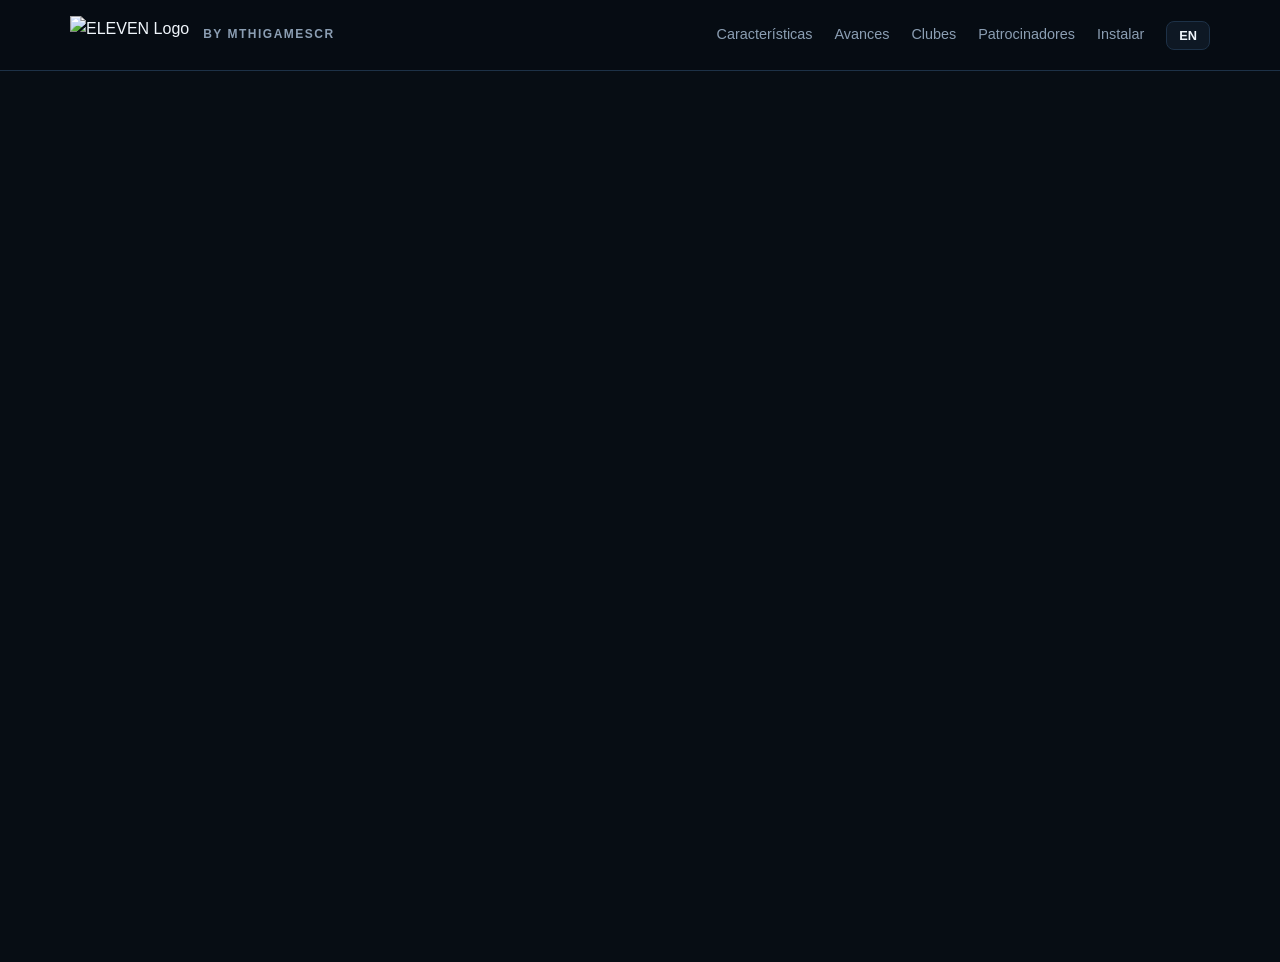
==== commit ed1c2bb1: "Update print statement from 'Hello' to 'Goodbye'" ====
--- a/index.html
+++ b/index.html
@@ -1,681 +1,76 @@
 <!DOCTYPE html>
 <html lang="es">
 <head>
-  <meta charset="UTF-8">
-  <meta name="viewport" content="width=device-width, initial-scale=1.0">
+  <meta charset="UTF-8" />
+  <meta name="viewport" content="width=device-width, initial-scale=1.0" />
   <title>ELEVEN | MthiGamesCR - Descarga Oficial</title>
-  <link id="favicon" rel="icon" href="escudo-generico.svg" type="image/svg+xml">
-  <style>
-    :root {
-      --bg-dark: #060913;
-      --bg-card: #0f1626;
-      --bg-card-hover: #162036;
-      --border: #1e293b;
-      --accent: #10b981;
-      --accent-hover: #059669;
-      --cyan: #06b6d4;
-      --text-main: #f8fafc;
-      --text-muted: #94a3b8;
-    }
-    * { box-sizing: border-box; margin: 0; padding: 0; font-family: 'Segoe UI', system-ui, -apple-system, sans-serif; }
-    body { background-color: var(--bg-dark); color: var(--text-main); line-height: 1.6; overflow-x: hidden; }
-    
-    /* Navegación */
-    header {
-      display: flex; justify-content: space-between; align-items: center;
-      padding: 1rem 6%; border-bottom: 1px solid var(--border);
-      background: rgba(6, 9, 19, 0.92); backdrop-filter: blur(12px);
-      position: sticky; top: 0; z-index: 100;
-    }
-    .brand { display: flex; align-items: center; gap: 14px; text-decoration: none; color: var(--text-main); }
-    .brand img { height: 46px; width: auto; max-width: 200px; object-fit: contain; display: block; }
-    .brand-tag {
-      font-size: 0.75rem; font-weight: 800; color: var(--text-muted);
-      letter-spacing: 1px; text-transform: uppercase; border-left: 1px solid var(--border); padding-left: 12px;
-    }
-    .nav-links { display: flex; gap: 1.5rem; align-items: center; }
-    .nav-links a { color: var(--text-muted); text-decoration: none; font-weight: 600; font-size: 0.92rem; transition: 0.2s; }
-    .nav-links a:hover { color: var(--accent); }
-    .lang-btn {
-      background: var(--bg-card); border: 1px solid var(--border); color: var(--text-main);
-      padding: 5px 12px; border-radius: 6px; font-weight: 800; font-size: 0.8rem;
-      cursor: pointer; transition: 0.2s;
-    }
-    .lang-btn:hover { border-color: var(--accent); color: var(--accent); }
-
-    /* Hero Section */
-    .hero {
-      padding: 4rem 6% 3rem;
-      background: radial-gradient(circle at 75% 30%, rgba(16, 185, 129, 0.14), transparent 55%);
-      display: grid; grid-template-columns: 1.05fr 0.95fr; gap: 2.5rem; align-items: center;
-      max-width: 1320px; margin: 0 auto;
-    }
-    .badge {
-      display: inline-flex; align-items: center; gap: 8px;
-      background: rgba(16, 185, 129, 0.12); color: var(--accent);
-      border: 1px solid rgba(16, 185, 129, 0.3); padding: 6px 14px;
-      border-radius: 6px; font-size: 0.85rem; font-weight: 700; margin-bottom: 1.2rem;
-    }
-    .hero-logo-box { margin-bottom: 1rem; }
-    .hero-logo-box img { max-height: 115px; width: auto; max-width: 100%; object-fit: contain; display: block; filter: drop-shadow(0 8px 20px rgba(6, 182, 212, 0.25)); }
-    h1.fallback-title { font-size: 3.4rem; font-weight: 900; line-height: 1.1; margin-bottom: 1rem; letter-spacing: 1px; }
-    .hero p { color: var(--text-muted); font-size: 1.08rem; margin-bottom: 2rem; max-width: 560px; }
-    
-    .cta-group { display: flex; flex-wrap: wrap; gap: 1rem; margin-bottom: 1.5rem; }
-    .btn-primary {
-      background: var(--accent); color: #022c22; font-weight: 800; font-size: 1.05rem;
-      padding: 14px 28px; border-radius: 8px; text-decoration: none;
-      display: inline-flex; align-items: center; gap: 10px; transition: 0.2s;
-      box-shadow: 0 8px 25px rgba(16, 185, 129, 0.25);
-    }
-    .btn-primary:hover { background: var(--accent-hover); transform: translateY(-2px); }
-    .btn-secondary {
-      background: var(--bg-card); color: var(--text-main); font-weight: 700; font-size: 1rem;
-      padding: 14px 24px; border-radius: 8px; text-decoration: none; border: 1px solid var(--border);
-      display: inline-flex; align-items: center; gap: 10px; transition: 0.2s;
-    }
-    .btn-secondary:hover { border-color: var(--text-muted); background: var(--bg-card-hover); }
-
-    .meta-specs { display: flex; gap: 1.5rem; color: var(--text-muted); font-size: 0.88rem; font-weight: 600; }
-    .meta-specs span { display: flex; align-items: center; gap: 6px; }
-
-    /* Escenario Top 3 Jugadores + Estadio */
-    .hero-visual {
-      background-color: var(--bg-card);
-      background-size: cover;
-      background-position: center;
-      border: 1px solid var(--border);
-      border-radius: 16px;
-      position: relative;
-      overflow: hidden;
-      box-shadow: 0 20px 50px rgba(0,0,0,0.65);
-      display: flex;
-      flex-direction: column;
-      justify-content: flex-end;
-      min-height: 410px;
-    }
-    .hero-visual::after {
-      content: "";
-      position: absolute;
-      inset: 0;
-      background: linear-gradient(to top, rgba(6, 9, 19, 0.95) 0%, rgba(6, 9, 19, 0.25) 45%, rgba(6, 9, 19, 0.15) 100%);
-      pointer-events: none;
-      z-index: 1;
-    }
-    .players-stage {
-      position: relative;
-      width: 100%;
-      height: 335px;
-      z-index: 2;
-    }
-    .player-card {
-      position: absolute;
-      bottom: 0;
-      display: flex;
-      justify-content: center;
-      align-items: flex-end;
-      pointer-events: none;
-    }
-    .player-card img {
-      height: 265px;
-      width: auto;
-      max-width: none;
-      object-fit: contain;
-      filter: drop-shadow(0 10px 22px rgba(0,0,0,0.85));
-    }
-    .player-card.left { left: -8%; z-index: 2; }
-    .player-card.center { left: 50%; transform: translateX(-50%); z-index: 4; }
-    .player-card.center img { height: 300px; }
-    .player-card.right { right: -8%; z-index: 2; }
-
-    .kits-bar {
-      position: relative;
-      z-index: 5;
-      display: grid;
-      grid-template-columns: repeat(3, 1fr);
-      gap: 8px;
-      padding: 12px 16px 16px;
-    }
-    .kit-pill {
-      background: rgba(15, 22, 38, 0.85);
-      border: 1px solid rgba(16, 185, 129, 0.35);
-      color: var(--accent);
-      font-size: 0.78rem;
-      font-weight: 700;
-      text-align: center;
-      padding: 6px 8px;
-      border-radius: 6px;
-      backdrop-filter: blur(6px);
-      white-space: nowrap;
-      overflow: hidden;
-      text-overflow: ellipsis;
-    }
-
-    /* Secciones generales */
-    .section { max-width: 1320px; margin: 0 auto; padding: 3rem 6%; }
-    .section-header { display: flex; justify-content: space-between; align-items: flex-end; flex-wrap: wrap; gap: 1rem; margin-bottom: 1.8rem; }
-    .section-title { font-size: 1.75rem; font-weight: 800; }
-    .section-sub { color: var(--text-muted); font-size: 0.98rem; }
-
-    /* Barra de Licenciados */
-    .licensed-banner {
-      background: var(--bg-card); border: 1px solid var(--border); border-radius: 14px;
-      padding: 1.8rem; margin-bottom: 1rem;
-    }
-    .progress-wrap { width: 260px; }
-    .progress-label { display: flex; justify-content: space-between; font-size: 0.82rem; font-weight: 700; color: var(--accent); margin-bottom: 6px; }
-    .progress-bar { height: 8px; background: #060913; border-radius: 99px; overflow: hidden; border: 1px solid var(--border); }
-    .progress-fill { height: 100%; background: var(--accent); width: 0%; transition: width 0.5s ease; }
-    .licensed-logos { display: flex; flex-wrap: wrap; gap: 1.2rem; align-items: center; margin-top: 1.2rem; }
-    .lic-badge-item {
-      display: flex; align-items: center; gap: 10px; background: #060913;
-      border: 1px solid rgba(16, 185, 129, 0.3); padding: 8px 14px; border-radius: 8px;
-    }
-    .lic-badge-item img { width: 34px; height: 34px; object-fit: contain; }
-    .lic-badge-item span { font-weight: 700; font-size: 0.9rem; }
-
-    /* Características */
-    .features-grid { display: grid; grid-template-columns: repeat(auto-fit, minmax(250px, 1fr)); gap: 1.5rem; }
-    .feature-card {
-      background: var(--bg-card); border: 1px solid var(--border);
-      padding: 1.8rem; border-radius: 12px; transition: 0.2s;
-    }
-    .feature-card:hover { border-color: rgba(16, 185, 129, 0.4); transform: translateY(-3px); }
-    .icon-box {
-      width: 44px; height: 44px; border-radius: 8px; background: rgba(16, 185, 129, 0.12);
-      color: var(--accent); display: flex; align-items: center; justify-content: center; margin-bottom: 1rem;
-    }
-    .feature-card h3 { font-size: 1.15rem; margin-bottom: 0.5rem; }
-    .feature-card p { color: var(--text-muted); font-size: 0.92rem; }
-
-    /* Video & Capturas */
-    .media-grid { display: grid; grid-template-columns: 1.2fr 1fr; gap: 1.5rem; align-items: start; }
-    .video-frame {
-      position: relative; padding-bottom: 56.25%; height: 0; overflow: hidden;
-      border-radius: 12px; border: 1px solid var(--border); background: var(--bg-card);
-    }
-    .video-frame iframe { position: absolute; top: 0; left: 0; width: 100%; height: 100%; border: 0; }
-    .screenshots-grid { display: grid; grid-template-columns: repeat(2, 1fr); gap: 1rem; }
-    .shot-card {
-      background: var(--bg-card); border: 1px solid var(--border); border-radius: 10px;
-      overflow: hidden; cursor: pointer; transition: 0.2s;
-    }
-    .shot-card:hover { border-color: var(--accent); }
-    .shot-card img { width: 100%; height: 125px; object-fit: cover; display: block; }
-    .shot-card div { padding: 8px 10px; font-size: 0.8rem; font-weight: 600; color: var(--text-muted); }
-
-    /* Filtros y Grid de Clubes */
-    .filter-bar { display: flex; flex-wrap: wrap; gap: 8px; margin-bottom: 1.5rem; }
-    .filter-btn {
-      background: var(--bg-card); border: 1px solid var(--border); color: var(--text-muted);
-      padding: 6px 14px; border-radius: 6px; font-size: 0.85rem; font-weight: 700; cursor: pointer; transition: 0.2s;
-    }
-    .filter-btn.active, .filter-btn:hover { background: rgba(16, 185, 129, 0.15); color: var(--accent); border-color: var(--accent); }
-
-    .clubs-grid { display: grid; grid-template-columns: repeat(auto-fill, minmax(210px, 1fr)); gap: 1.2rem; }
-    .club-card {
-      background: var(--bg-card); border: 1px solid var(--border); border-radius: 12px;
-      padding: 1.4rem; text-align: center; transition: 0.2s; display: flex; flex-direction: column; align-items: center;
-    }
-    .club-card:hover { background: var(--bg-card-hover); border-color: #334155; }
-    .club-card img { width: 78px; height: 78px; object-fit: contain; margin-bottom: 0.9rem; }
-    .club-card h4 { font-size: 0.98rem; font-weight: 700; margin-bottom: 0.2rem; }
-    .club-country { font-size: 0.8rem; color: var(--text-muted); margin-bottom: 0.8rem; }
-    .status-pill { font-size: 0.72rem; font-weight: 700; padding: 4px 10px; border-radius: 4px; text-transform: uppercase; letter-spacing: 0.4px; }
-    .status-pending { background: rgba(148, 163, 184, 0.12); color: var(--text-muted); border: 1px solid rgba(148, 163, 184, 0.25); }
-    .status-official { background: rgba(16, 185, 129, 0.15); color: var(--accent); border: 1px solid rgba(16, 185, 129, 0.35); }
-
-    /* Changelog & Instalación */
-    .changelog-list { display: flex; flex-direction: column; gap: 1rem; }
-    .log-item { background: var(--bg-card); border: 1px solid var(--border); border-radius: 10px; padding: 1.4rem; }
-    .log-head { display: flex; justify-content: space-between; margin-bottom: 0.6rem; font-weight: 800; color: var(--accent); }
-    .log-item ul { padding-left: 1.2rem; color: var(--text-muted); font-size: 0.92rem; }
-
-    .install-box {
-      background: var(--bg-card); border: 1px solid var(--border); border-radius: 12px;
-      padding: 2rem; display: grid; grid-template-columns: repeat(auto-fit, minmax(240px, 1fr)); gap: 1.5rem;
-    }
-    .step-num { color: var(--accent); font-weight: 900; font-size: 0.85rem; text-transform: uppercase; margin-bottom: 4px; }
-
-    /* Contacto Clubes */
-    .contact-grid { display: grid; grid-template-columns: repeat(auto-fit, minmax(280px, 1fr)); gap: 1.5rem; }
-    .contact-card { background: var(--bg-card); border: 1px solid var(--border); border-radius: 12px; padding: 1.8rem; }
-    .contact-card h3 { margin-bottom: 0.5rem; }
-    .contact-card p { color: var(--text-muted); font-size: 0.92rem; margin-bottom: 1.2rem; }
-
-    footer {
-      border-top: 1px solid var(--border); padding: 2.5rem 6%; margin-top: 3rem;
-      display: flex; flex-wrap: wrap; justify-content: space-between; align-items: center;
-      color: var(--text-muted); font-size: 0.9rem; gap: 1rem;
-    }
-
-    @media (max-width: 900px) {
-      .hero, .media-grid { grid-template-columns: 1fr; }
-      .hero { text-align: center; padding-top: 2.5rem; }
-      .hero-logo-box img { margin: 0 auto; }
-      .hero p { margin: 0 auto 2rem; }
-      .cta-group, .meta-specs { justify-content: center; }
-      .nav-links a { display: none; }
-    }
-  </style>
+  <link id="favicon" rel="icon" type="image/png" href="logo-juego.png" />
+  <link rel="stylesheet" href="estilos.css" />
 </head>
 <body>
-
   <header>
-    <a href="#" class="brand">
-      <img id="nav-logo" src="escudo-generico.svg" alt="ELEVEN Logo">
-      <span class="brand-tag">BY MTHIGAMESCR</span>
-    </a>
-    <nav class="nav-links">
-      <a href="#caracteristicas" data-i18n="navFeatures">Características</a>
-      <a href="#avances" data-i18n="navMedia">Avances</a>
-      <a href="#clubes" data-i18n="navClubs">Clubes</a>
-      <a href="#instalar" data-i18n="navInstall">Instalar</a>
-      <button id="lang-toggle" class="lang-btn" onclick="toggleLang()">EN</button>
-    </nav>
+    <div class="container nav">
+      <a href="#" class="brand">
+        <img id="navLogo" src="logo-juego.png" alt="ELEVEN Logo" />
+        <span>BY MTHIGAMESCR</span>
+      </a>
+      <nav class="nav-links">
+        <a href="#caracteristicas" data-i18n="nav_features">Características</a>
+        <a href="#avances" data-i18n="nav_updates">Avances</a>
+        <a href="#clubes" data-i18n="nav_clubs">Clubes</a>
+        <a href="#patrocinadores" data-i18n="nav_sponsors">Patrocinadores</a>
+        <a href="#instalar" data-i18n="nav_install">Instalar</a>
+        <button id="langToggle" class="lang-btn">EN</button>
+      </nav>
+    </div>
   </header>
 
-  <main>
-    <section class="hero">
+  <main class="container">
+    <section class="hero reveal">
       <div>
-        <div class="badge">
-          <svg width="16" height="16" viewBox="0 0 24 24" fill="none" stroke="currentColor" stroke-width="2.5"><polyline points="20 6 9 17 4 12"></polyline></svg>
-          <span id="game-version">v0.1.0 Alpha</span>
+        <div class="badge-version">✓ <span id="gameVersion">v0.1.0 Alpha</span></div>
+        <img id="heroLogo" class="hero-logo" src="logo-juego.png" alt="ELEVEN" />
+        <p data-i18n="hero_desc">Fútbol competitivo para Android. Sin compras que den ventaja (Cero Pay-to-Win), modo carrera completo, duelos multijugador y eventos semanales.</p>
+        <div class="hero-actions">
+          <a id="apkBtn" href="https://github.com" target="_blank" class="btn btn-primary" data-i18n="btn_download">Descargar APK Oficial</a>
+          <a id="ytBtn" href="https://youtube.com" target="_blank" class="btn btn-secondary" data-i18n="btn_youtube">Canal de YouTube</a>
         </div>
-
-        <div id="hero-logo-container" class="hero-logo-box" style="display:none;">
-          <img id="hero-logo-img" src="" alt="ELEVEN">
-        </div>
-        <h1 id="game-title" class="fallback-title">ELEVEN</h1>
-        
-        <p id="game-subtitle">Fútbol competitivo para Android. Sin compras que den ventaja (Cero Pay-to-Win), modo carrera completo, duelos multijugador y eventos semanales.</p>
-        
-        <div class="cta-group">
-          <a id="btn-download" href="#" class="btn-primary">
-            <svg width="20" height="20" viewBox="0 0 24 24" fill="none" stroke="currentColor" stroke-width="2.5"><path d="M21 15v4a2 2 0 0 1-2 2H5a2 2 0 0 1-2-2v-4"></path><polyline points="7 10 12 15 17 10"></polyline><line x1="12" y1="15" x2="12" y2="3"></line></svg>
-            <span data-i18n="btnDownload">Descargar APK Oficial</span>
-          </a>
-          <a id="btn-youtube" href="https://www.youtube.com/@mthigamesCR" target="_blank" class="btn-secondary">
-            <svg width="20" height="20" viewBox="0 0 24 24" fill="none" stroke="currentColor" stroke-width="2"><rect x="2" y="4" width="20" height="16" rx="4"></rect><polygon points="10 9 15 12 10 15 10 9"></polygon></svg>
-            <span data-i18n="btnYoutube">Canal de YouTube</span>
-          </a>
-        </div>
-
-        <div class="meta-specs">
-          <span>
-            <svg width="16" height="16" viewBox="0 0 24 24" fill="none" stroke="currentColor" stroke-width="2"><path d="M21 16V8a2 2 0 0 0-1-1.73l-7-4a2 2 0 0 0-2 0l-7 4A2 2 0 0 0 3 8v8a2 2 0 0 0 1 1.73l7 4a2 2 0 0 0 2 0l7-4A2 2 0 0 0 21 16z"></path></svg>
-            <span data-i18n="specSize">Peso:</span> <strong id="game-size">145 MB</strong>
-          </span>
-          <span>
-            <svg width="16" height="16" viewBox="0 0 24 24" fill="none" stroke="currentColor" stroke-width="2"><rect x="5" y="2" width="14" height="20" rx="2" ry="2"></rect><line x1="12" y1="18" x2="12.01" y2="18"></line></svg>
-            <span data-i18n="specOs">Sistema:</span> <strong id="game-android">Android 8.0+</strong>
-          </span>
+        <div class="meta-info">
+          <span><strong data-i18n="meta_size">Peso:</strong> <span id="gameSize">145 MB</span></span>
+          <span><strong data-i18n="meta_os">Sistema:</strong> <span id="gameOs">Android 8.0+</span></span>
         </div>
       </div>
 
-      <div id="hero-visual-box" class="hero-visual">
-        <div class="players-stage">
-          <div class="player-card left"><img id="p-img-0" src="jugador1.png" alt="Jugador 1"></div>
-          <div class="player-card center"><img id="p-img-1" src="jugador2.png" alt="Jugador 2"></div>
-          <div class="player-card right"><img id="p-img-2" src="jugador3.png" alt="Jugador 3"></div>
-        </div>
-        <div class="kits-bar">
-          <div id="p-club-0" class="kit-pill">Uniforme Genérico</div>
-          <div id="p-club-1" class="kit-pill">Uniforme Genérico</div>
-          <div id="p-club-2" class="kit-pill">Uniforme Genérico</div>
-        </div>
+      <div id="heroStage" class="hero-visual" style="background-image: url('estadio-bg.png');">
+        <div id="playersStage" class="players-stage"></div>
+        <div id="kitTags" class="kit-tags"></div>
       </div>
     </section>
 
-    <!-- Vitrina Licenciados -->
-    <section class="section" style="padding-top: 1rem; padding-bottom: 1rem;">
-      <div class="licensed-banner">
-        <div class="section-header" style="margin-bottom: 0;">
-          <div>
-            <h3 style="font-size: 1.2rem; font-weight: 800;" data-i18n="licBannerTitle">Clubes Oficiales Licenciados</h3>
-            <p style="color: var(--text-muted); font-size: 0.88rem;" data-i18n="licBannerSub">Instituciones que han autorizado oficialmente su escudo y colores en ELEVEN.</p>
+    <section class="licensed-banner reveal">
+      <div class="licensed-top">
+        <div>
+          <h3 data-i18n="lic_title">Clubes Oficiales Licenciados</h3>
+          <p style="font-size: 0.88rem; color: var(--muted);" data-i18n="lic_sub">Instituciones y creadores que han autorizado oficialmente su escudo y colores en ELEVEN.</p>
+        </div>
+        <div class="progress-wrap">
+          <div class="progress-label">
+            <span data-i18n="lic_prog">Progreso de licencias</span>
+            <span id="licCount">0 / 0</span>
           </div>
-          <div class="progress-wrap">
-            <div class="progress-label">
-              <span data-i18n="licProgress">Progreso de licencias</span>
-              <span id="lic-counter">0 / 22</span>
-            </div>
-            <div class="progress-bar"><div id="lic-fill" class="progress-fill"></div></div>
-          </div>
+          <div class="progress-bar"><div id="licFill" class="progress-fill"></div></div>
         </div>
-        <div id="licensed-logos-row" class="licensed-logos"></div>
       </div>
+      <div id="licensedLogos" class="licensed-logos"></div>
+    </section>
+        <!-- Sección de Características, Avances y Directorio de Clubes -->
+    <section id="caracteristicas" class="reveal">
+      <!-- Contenido de características del juego -->
+    </section>
+    <section id="avances" class="reveal">
+      <!-- Contenido de avances y capturas -->
+    </section>
+    <section id="clubes" class="reveal">
+      <!-- Contenido de directorio de clubes -->
     </section>
 
-    <!-- Características -->
-    <section id="caracteristicas" class="section">
-      <div class="section-header">
-        <div>
-          <h2 class="section-title" data-i18n="featTitle">Diseñado para competir en igualdad</h2>
-          <p class="section-sub" data-i18n="featSub">Una experiencia de fútbol móvil enfocada en la habilidad dentro de la cancha.</p>
-        </div>
-      </div>
-      
-      <div class="features-grid">
-        <div class="feature-card">
-          <div class="icon-box">
-            <svg width="22" height="22" viewBox="0 0 24 24" fill="none" stroke="currentColor" stroke-width="2"><path d="M12 22s8-4 8-10V5l-8-3-8 3v7c0 6 8 10 8 10z"></path></svg>
-          </div>
-          <h3 data-i18n="f1Title">Cero Pay-to-Win</h3>
-          <p data-i18n="f1Desc">Ninguna compra otorga ventajas estadísticas en el partido. El resultado depende únicamente de tu táctica y control.</p>
-        </div>
-        <div class="feature-card">
-          <div class="icon-box">
-            <svg width="22" height="22" viewBox="0 0 24 24" fill="none" stroke="currentColor" stroke-width="2"><circle cx="12" cy="8" r="7"></circle><polyline points="8.21 13.89 7 23 12 20 17 23 15.79 13.88"></polyline></svg>
-          </div>
-          <h3 data-i18n="f2Title">Modo Carrera</h3>
-          <p data-i18n="f2Desc">Toma el mando de tu club, gestiona fichajes ficticios, desarrolla canteranos y asciende hasta la máxima categoría.</p>
-        </div>
-        <div class="feature-card">
-          <div class="icon-box">
-            <svg width="22" height="22" viewBox="0 0 24 24" fill="none" stroke="currentColor" stroke-width="2"><path d="M17 21v-2a4 4 0 0 0-4-4H5a4 4 0 0 0-4 4v2"></path><circle cx="9" cy="7" r="4"></circle><path d="M23 21v-2a4 4 0 0 0-3-3.87"></path><path d="M16 3.13a4 4 0 0 1 0 7.75"></path></svg>
-          </div>
-          <h3 data-i18n="f3Title">Multijugador Online</h3>
-          <p data-i18n="f3Desc">Enfréntate en tiempo real contra otros jugadores en divisiones competitivas y torneos de fin de semana.</p>
-        </div>
-        <div class="feature-card">
-          <div class="icon-box">
-            <svg width="22" height="22" viewBox="0 0 24 24" fill="none" stroke="currentColor" stroke-width="2"><rect x="3" y="4" width="18" height="18" rx="2" ry="2"></rect><line x1="16" y1="2" x2="16" y2="6"></line><line x1="8" y1="2" x2="8" y2="6"></line><line x1="3" y1="10" x2="21" y2="10"></line></svg>
-          </div>
-          <h3 data-i18n="f4Title">Eventos Dinámicos</h3>
-          <p data-i18n="f4Desc">Desafíos semanales y recompensas desbloqueables jugando partidos sin necesidad de gastar dinero real.</p>
-        </div>
-      </div>
-    </section>
-
-    <!-- Avances Multimedia -->
-    <section id="avances" class="section">
-      <div class="section-header">
-        <div>
-          <h2 class="section-title" data-i18n="mediaTitle">Avances y Capturas In-Game</h2>
-          <p class="section-sub" data-i18n="mediaSub">Sigue el desarrollo técnico de ELEVEN directamente desde nuestro canal oficial.</p>
-        </div>
-      </div>
-      <div class="media-grid">
-        <div class="video-frame">
-          <iframe id="yt-embed" src="https://www.youtube.com/embed?listType=user_uploads&list=mthigamesCR" allowfullscreen></iframe>
-        </div>
-        <div id="screenshots-container" class="screenshots-grid"></div>
-      </div>
-    </section>
-
-    <!-- Directorio de Clubes -->
-    <section id="clubes" class="section">
-      <div class="section-header">
-        <div>
-          <h2 class="section-title" data-i18n="clubsTitle">Directorio de Clubes</h2>
-          <p class="section-sub" data-i18n="clubsSub">Todos los futbolistas dentro del juego son ficticios. Los escudos oficiales se activan al confirmarse cada licencia.</p>
-        </div>
-      </div>
-      <div id="filter-bar" class="filter-bar"></div>
-      <div id="clubs-container" class="clubs-grid"></div>
-    </section>
-
-    <!-- Changelog -->
-    <section class="section">
-      <div class="section-header">
-        <div>
-          <h2 class="section-title" data-i18n="logTitle">Historial de Actualizaciones</h2>
-          <p class="section-sub" data-i18n="logSub">Registro público de versiones y mejoras añadidas en cada lanzamiento.</p>
-        </div>
-      </div>
-      <div id="changelog-container" class="changelog-list"></div>
-    </section>
-
-    <!-- Guía de instalación -->
-    <section id="instalar" class="section">
-      <div class="section-header">
-        <div>
-          <h2 class="section-title" data-i18n="instTitle">Guía rápida de instalación</h2>
-          <p class="section-sub" data-i18n="instSub">Al ser una distribución independiente directa, sigue estos tres pasos en tu dispositivo Android:</p>
-        </div>
-      </div>
-      <div class="install-box">
-        <div>
-          <div class="step-num" data-i18n="s1Num">Paso 01</div>
-          <h4 data-i18n="s1Title">Descarga el archivo APK</h4>
-          <p style="color: var(--text-muted); font-size: 0.9rem; margin-top: 4px;" data-i18n="s1Desc">Pulsa el botón verde de descarga oficial en la parte superior de esta página.</p>
-        </div>
-        <div>
-          <div class="step-num" data-i18n="s2Num">Paso 02</div>
-          <h4 data-i18n="s2Title">Permite fuentes externas</h4>
-          <p style="color: var(--text-muted); font-size: 0.9rem; margin-top: 4px;" data-i18n="s2Desc">Si Android lo solicita, activa "Instalar aplicaciones desconocidas" para tu navegador.</p>
-        </div>
-        <div>
-          <div class="step-num" data-i18n="s3Num">Paso 03</div>
-          <h4 data-i18n="s3Title">Instala y juega</h4>
-          <p style="color: var(--text-muted); font-size: 0.9rem; margin-top: 4px;" data-i18n="s3Desc">Abre el archivo descargado, completa la instalación y entra al campo.</p>
-        </div>
-      </div>
-    </section>
-
-    <!-- Contacto Directo -->
-    <section class="section">
-      <div class="contact-grid">
-        <div class="contact-card">
-          <h3 data-i18n="cClubTitle">¿Representas a un club de fútbol?</h3>
-          <p data-i18n="cClubDesc">Si deseas que tu club aparezca oficialmente con su nombre, escudo y colores en ELEVEN (sin costo y con jugadores ficticios), contáctanos para recibir el acuerdo no exclusivo.</p>
-          <a href="mailto:mathi280713@gmail.com?subject=Propuesta%20de%20Licencia%20ELEVEN" class="btn-secondary" style="font-size: 0.9rem; padding: 10px 18px;">mathi280713@gmail.com</a>
-        </div>
-        <div class="contact-card">
-          <h3 data-i18n="cSupTitle">Soporte y Comunidad</h3>
-          <p data-i18n="cSupDesc">¿Tienes sugerencias para el juego, encontraste algún error en la versión Alpha o quieres enviar comentarios rápidos?</p>
-          <a href="mailto:pmathias2807@gmail.com?subject=Consulta%20ELEVEN" class="btn-secondary" style="font-size: 0.9rem; padding: 10px 18px;">pmathias2807@gmail.com</a>
-        </div>
-      </div>
-    </section>
-  </main>
-
-  <footer>
-    <div>© 2026 <strong>ELEVEN</strong> — Desarrollado de forma independiente por <strong>MthiGamesCR</strong> (Costa Rica).</div>
-    <div>Todos los futbolistas son ficticios.</div>
-  </footer>
-
-  <script>
-    let currentLang = 'es';
-    let globalData = null;
-    let activeFilter = 'ALL';
-
-    const i18n = {
-      es: {
-        navFeatures: 'Características', navMedia: 'Avances', navClubs: 'Clubes', navInstall: 'Instalar',
-        btnDownload: 'Descargar APK Oficial', btnYoutube: 'Canal de YouTube',
-        specSize: 'Peso:', specOs: 'Sistema:',
-        licBannerTitle: 'Clubes Oficiales Licenciados',
-        licBannerSub: 'Instituciones que han autorizado oficialmente su escudo y colores en ELEVEN.',
-        licProgress: 'Progreso de licencias',
-        featTitle: 'Diseñado para competir en igualdad',
-        featSub: 'Una experiencia de fútbol móvil enfocada en la habilidad dentro de la cancha.',
-        f1Title: 'Cero Pay-to-Win', f1Desc: 'Ninguna compra otorga ventajas estadísticas en el partido. El resultado depende únicamente de tu táctica y control.',
-        f2Title: 'Modo Carrera', f2Desc: 'Toma el mando de tu club, gestiona fichajes ficticios, desarrolla canteranos y asciende hasta la máxima categoría.',
-        f3Title: 'Multijugador Online', f3Desc: 'Enfréntate en tiempo real contra otros jugadores en divisiones competitivas y torneos de fin de semana.',
-        f4Title: 'Eventos Dinámicos', f4Desc: 'Desafíos semanales y recompensas desbloqueables jugando partidos sin necesidad de gastar dinero real.',
-        mediaTitle: 'Avances y Capturas In-Game', mediaSub: 'Sigue el desarrollo técnico de ELEVEN directamente desde nuestro canal oficial.',
-        clubsTitle: 'Directorio de Clubes', clubsSub: 'Todos los futbolistas dentro del juego son ficticios. Los escudos oficiales se activan al confirmarse cada licencia.',
-        logTitle: 'Historial de Actualizaciones', logSub: 'Registro público de versiones y mejoras añadidas en cada lanzamiento.',
-        instTitle: 'Guía rápida de instalación', instSub: 'Al ser una distribución independiente directa, sigue estos tres pasos en tu dispositivo Android:',
-        s1Num: 'Paso 01', s1Title: 'Descarga el archivo APK', s1Desc: 'Pulsa el botón verde de descarga oficial en la parte superior de esta página.',
-        s2Num: 'Paso 02', s2Title: 'Permite fuentes externas', s2Desc: 'Si Android lo solicita, activa "Instalar aplicaciones desconocidas" para tu navegador.',
-        s3Num: 'Paso 03', s3Title: 'Instala y juega', s3Desc: 'Abre el archivo descargado, completa la instalación y entra al campo.',
-        cClubTitle: '¿Representas a un club de fútbol?', cClubDesc: 'Si deseas que tu club aparezca oficialmente con su nombre, escudo y colores en ELEVEN (sin costo y con jugadores ficticios), contáctanos para recibir el acuerdo no exclusivo.',
-        cSupTitle: 'Soporte y Comunidad', cSupDesc: '¿Tienes sugerencias para el juego, encontraste algún error en la versión Alpha o quieres enviar comentarios rápidos?',
-        filterAll: 'Todos', filterLic: 'Licenciados',
-        statusLic: 'Club Oficial Licenciado', statusPend: 'Pendiente de licencia',
-        noLicYet: 'Próximamente se anunciarán los primeros clubes oficiales confirmados.'
-      },
-      en: {
-        navFeatures: 'Features', navMedia: 'Media', navClubs: 'Clubs', navInstall: 'Install',
-        btnDownload: 'Download Official APK', btnYoutube: 'YouTube Channel',
-        specSize: 'Size:', specOs: 'OS:',
-        licBannerTitle: 'Official Licensed Clubs',
-        licBannerSub: 'Football clubs that have officially authorized their crest and kit colours in ELEVEN.',
-        licProgress: 'Licensing progress',
-        featTitle: 'Built for Fair Competition',
-        featSub: 'A mobile football experience focused purely on on-pitch skill.',
-        f1Title: 'Zero Pay-to-Win', f1Desc: 'No in-app purchase gives statistical advantages on the pitch. Matches are decided strictly by tactics and skill.',
-        f2Title: 'Career Mode', f2Desc: 'Take charge of your club, manage fictional signings, develop youth prospects, and climb to the top division.',
-        f3Title: 'Online Multiplayer', f3Desc: 'Compete in real time against other players across ranked divisions and weekend tournaments.',
-        f4Title: 'Dynamic Events', f4Desc: 'Weekly challenges and unlockable rewards earned by playing matches without spending real money.',
-        mediaTitle: 'Development Updates & Screenshots', mediaSub: 'Follow ELEVEN development progress directly from our official channel.',
-        clubsTitle: 'Club Directory', clubsSub: 'All players in the game are fictional. Official crests go live as each club confirms its license.',
-        logTitle: 'Changelog & Updates', logSub: 'Public log of versions and improvements added in each release.',
-        instTitle: 'Quick Installation Guide', instSub: 'Since this is a direct indie release, follow these three steps on your Android device:',
-        s1Num: 'Step 01', s1Title: 'Download the APK file', s1Desc: 'Tap the green official download button at the top of this page.',
-        s2Num: 'Step 02', s2Title: 'Allow unknown sources', s2Desc: 'If prompted by Android, enable "Install unknown apps" for your browser.',
-        s3Num: 'Step 03', s3Title: 'Install and play', s3Desc: 'Open the downloaded file, finish the installation, and hit the pitch.',
-        cClubTitle: 'Do you represent a football club?', cClubDesc: 'If you would like your club to be officially featured with its name, crest, and colours in ELEVEN (free of charge, fictional players only), reach out for our non-exclusive agreement.',
-        cSupTitle: 'Support & Community', cSupDesc: 'Have feedback for the game, found a bug in the Alpha build, or want to send a quick message?',
-        filterAll: 'All', filterLic: 'Licensed',
-        statusLic: 'Official Licensed Club', statusPend: 'Pending License',
-        noLicYet: 'First confirmed official partner clubs will be announced soon.'
-      }
-    };
-
-    function toggleLang() {
-      currentLang = currentLang === 'es' ? 'en' : 'es';
-      document.getElementById('lang-toggle').textContent = currentLang === 'es' ? 'EN' : 'ES';
-      document.querySelectorAll('[data-i18n]').forEach(el => {
-        const key = el.getAttribute('data-i18n');
-        if (i18n[currentLang][key]) el.textContent = i18n[currentLang][key];
-      });
-      if (globalData) renderDynamicSections();
-    }
-
-    async function cargarDatos() {
-      try {
-        const res = await fetch('datos.json?t=' + Date.now());
-        globalData = await res.json();
-        const j = globalData.juego;
-
-        document.getElementById('game-version').textContent = j.version;
-        document.getElementById('game-size').textContent = j.tamano;
-        document.getElementById('game-android').textContent = j.androidMinimo;
-        document.getElementById('btn-download').href = j.apkUrl;
-        document.getElementById('btn-youtube').href = j.youtubeUrl;
-
-        // Aplicar Logo Oficial si existe en datos.json o si se subió logo-juego.png
-        const logoSrc = j.logoUrl ? j.logoUrl : 'escudo-generico.svg';
-        const navLogo = document.getElementById('nav-logo');
-        navLogo.src = logoSrc + '?t=' + Date.now();
-        document.getElementById('favicon').href = logoSrc + '?t=' + Date.now();
-
-        if (j.logoUrl && j.logoUrl !== 'escudo-generico.svg') {
-          document.getElementById('hero-logo-container').style.display = 'block';
-          document.getElementById('hero-logo-img').src = j.logoUrl + '?t=' + Date.now();
-          document.getElementById('game-title').style.display = 'none';
-        } else {
-          document.getElementById('game-title').textContent = j.titulo || 'ELEVEN';
-        }
-
-        // Fondo de estadio
-        const estadio = j.estadioBg || 'estadio-bg.png';
-        document.getElementById('hero-visual-box').style.backgroundImage = `url('${estadio}?t=${Date.now()}')`;
-
-        // Video Embed
-        if (j.trailerEmbed) {
-          document.getElementById('yt-embed').src = j.trailerEmbed;
-        }
-
-        // Jugadores destacados
-        if (globalData.destacados) {
-          globalData.destacados.forEach((p, idx) => {
-            const imgEl = document.getElementById(`p-img-${idx}`);
-            const clubEl = document.getElementById(`p-club-${idx}`);
-            if (imgEl && p.imagen) imgEl.src = p.imagen + '?t=' + Date.now();
-            if (clubEl && p.club) clubEl.textContent = p.club;
-          });
-        }
-
-        renderDynamicSections();
-      } catch (err) {
-        console.error('Error cargando datos:', err);
-      }
-    }
-
-    function renderDynamicSections() {
-      // 1. Barra de licenciados
-      const licClubes = globalData.clubes.filter(c => c.licenciado);
-      document.getElementById('lic-counter').textContent = `${licClubes.length} / ${globalData.clubes.length}`;
-      const pct = globalData.clubes.length ? (licClubes.length / globalData.clubes.length) * 100 : 0;
-      document.getElementById('lic-fill').style.width = pct + '%';
-
-      const licRow = document.getElementById('licensed-logos-row');
-      licRow.innerHTML = '';
-      if (licClubes.length === 0) {
-        licRow.innerHTML = `<span style="color: var(--text-muted); font-size: 0.9rem;">${i18n[currentLang].noLicYet}</span>`;
-      } else {
-        licClubes.forEach(c => {
-          licRow.innerHTML += `
-            <div class="lic-badge-item">
-              <img src="${c.escudo}?t=${Date.now()}" onerror="this.src='escudo-generico.svg'">
-              <span>${c.nombre}</span>
-            </div>`;
-        });
-      }
-
-      // 2. Capturas
-      const shotsCont = document.getElementById('screenshots-container');
-      shotsCont.innerHTML = '';
-      (globalData.capturas || []).forEach(cap => {
-        shotsCont.innerHTML += `
-          <div class="shot-card">
-            <img src="${cap.imagen}?t=${Date.now()}" onerror="this.src='escudo-generico.svg'">
-            <div>${cap.titulo}</div>
-          </div>`;
-      });
-
-      // 3. Filtros y Directorio de Clubes
-      const countries = ['ALL', 'LIC', ...new Set(globalData.clubes.map(c => c.pais))];
-      const filterBar = document.getElementById('filter-bar');
-      filterBar.innerHTML = '';
-      countries.forEach(f => {
-        const label = f === 'ALL' ? i18n[currentLang].filterAll : (f === 'LIC' ? i18n[currentLang].filterLic : f);
-        const btn = document.createElement('button');
-        btn.className = 'filter-btn' + (activeFilter === f ? ' active' : '');
-        btn.textContent = label;
-        btn.onclick = () => { activeFilter = f; renderDynamicSections(); };
-        filterBar.appendChild(btn);
-      });
-
-      const clubsCont = document.getElementById('clubs-container');
-      clubsCont.innerHTML = '';
-      const filtered = globalData.clubes.filter(c => {
-        if (activeFilter === 'ALL') return true;
-        if (activeFilter === 'LIC') return c.licenciado;
-        return c.pais === activeFilter;
-      });
-
-      filtered.forEach(club => {
-        const pillClass = club.licenciado ? 'status-official' : 'status-pending';
-        const statusText = club.licenciado ? i18n[currentLang].statusLic : i18n[currentLang].statusPend;
-        clubsCont.innerHTML += `
-          <div class="club-card">
-            <img src="${club.escudo}?t=${Date.now()}" alt="${club.nombre}" onerror="this.src='escudo-generico.svg'">
-            <h4>${club.nombre}</h4>
-            <div class="club-country">${club.pais}</div>
-            <span class="status-pill ${pillClass}">${statusText}</span>
-          </div>`;
-      });
-
-      // 4. Changelog
-      const logCont = document.getElementById('changelog-container');
-      logCont.innerHTML = '';
-      (globalData.changelog || []).forEach(item => {
-        const lis = (item.cambios || []).map(txt => `<li>${txt}</li>`).join('');
-        logCont.innerHTML += `
-          <div class="log-item">
-            <div class="log-head"><span>${item.version}</span><span style="color: var(--text-muted); font-size: 0.85rem;">${item.fecha}</span></div>
-            <ul>${lis}</ul>
-          </div>`;
-      });
-    }
-
-    cargarDatos();
-  </script>
-</body>
-</html>
--- a/estilos.css
+++ b/estilos.css
@@ -0,0 +1,184 @@
+ :root {
+  --bg: #070d14;
+  --bg-card: #0e1824;
+  --bg-card-hover: #132132;
+  --border: #1d3147;
+  --primary: #00e699;
+  --primary-hover: #00c482;
+  --accent: #00d2ff;
+  --gold: #f5b041;
+  --text: #f0f6fc;
+  --muted: #8b9eb3;
+}
+* { box-sizing: border-box; margin: 0; padding: 0; }
+html { scroll-behavior: smooth; }
+body {
+  font-family: -apple-system, BlinkMacSystemFont, "Segoe UI", Roboto, sans-serif;
+  background-color: var(--bg);
+  color: var(--text);
+  line-height: 1.6;
+  overflow-x: hidden;
+}
+a { color: inherit; text-decoration: none; }
+.container { max-width: 1180px; margin: 0 auto; padding: 0 20px; }
+
+.reveal {
+  opacity: 0;
+  transform: translateY(24px);
+  transition: opacity 0.65s cubic-bezier(0.22, 1, 0.36, 1), transform 0.65s cubic-bezier(0.22, 1, 0.36, 1);
+}
+.reveal.visible { opacity: 1; transform: translateY(0); }
+
+@keyframes floatSlow {
+  0%, 100% { transform: translateY(0px); }
+  50% { transform: translateY(-6px); }
+}
+
+header {
+  position: sticky;
+  top: 0;
+  z-index: 50;
+  background: rgba(7, 13, 20, 0.88);
+  backdrop-filter: blur(12px);
+  border-bottom: 1px solid var(--border);
+}
+.nav { display: flex; justify-content: space-between; align-items: center; height: 70px; }
+.brand { display: flex; align-items: center; gap: 14px; }
+.brand img { height: 38px; width: auto; object-fit: contain; }
+.brand span { font-size: 0.75rem; font-weight: 700; letter-spacing: 1.5px; color: var(--muted); text-transform: uppercase; }
+.nav-links { display: flex; align-items: center; gap: 22px; font-size: 0.9rem; font-weight: 500; }
+.nav-links a { color: var(--muted); transition: color 0.25s; }
+.nav-links a:hover { color: var(--primary); }
+.lang-btn {
+  background: var(--bg-card); border: 1px solid var(--border); color: var(--text);
+  padding: 6px 12px; border-radius: 8px; font-weight: 700; font-size: 0.8rem; cursor: pointer; transition: all 0.25s;
+}
+.lang-btn:hover { border-color: var(--primary); color: var(--primary); }
+
+.hero {
+  padding: 48px 0 36px;
+  display: grid;
+  grid-template-columns: 0.92fr 1.28fr;
+  gap: 36px;
+  align-items: center;
+}
+.badge-version {
+  display: inline-flex; align-items: center; gap: 8px;
+  background: rgba(0, 230, 153, 0.1); border: 1px solid rgba(0, 230, 153, 0.3);
+  color: var(--primary); padding: 6px 14px; border-radius: 999px; font-size: 0.82rem; font-weight: 700; margin-bottom: 18px;
+}
+.hero-logo { max-width: 340px; width: 100%; height: auto; margin-bottom: 16px; display: block; }
+.hero p { color: var(--muted); font-size: 1.02rem; margin-bottom: 26px; }
+.hero-actions { display: flex; flex-wrap: wrap; gap: 14px; margin-bottom: 20px; }
+.btn {
+  display: inline-flex; align-items: center; gap: 10px; padding: 13px 22px; border-radius: 12px;
+  font-weight: 700; font-size: 0.95rem; transition: transform 0.25s, box-shadow 0.25s, background 0.25s; cursor: pointer;
+}
+.btn:hover { transform: translateY(-2px); }
+.btn-primary { background: var(--primary); color: #04130d; box-shadow: 0 8px 24px rgba(0, 230, 153, 0.25); }
+.btn-primary:hover { background: var(--primary-hover); box-shadow: 0 10px 28px rgba(0, 230, 153, 0.4); }
+.btn-secondary { background: var(--bg-card); border: 1px solid var(--border); color: var(--text); }
+.btn-secondary:hover { border-color: var(--accent); background: var(--bg-card-hover); }
+.meta-info { display: flex; gap: 20px; font-size: 0.85rem; color: var(--muted); }
+
+.hero-visual {
+  position: relative; border-radius: 20px; border: 1px solid var(--border); overflow: hidden;
+  background-color: #0b1622; background-size: cover; background-position: center;
+  box-shadow: 0 20px 50px rgba(0,0,0,0.6); padding-top: 18px;
+}
+.hero-visual::after {
+  content: ""; position: absolute; inset: 0;
+  background: linear-gradient(to top, rgba(7,13,20,0.96) 8%, rgba(7,13,20,0.18) 55%, rgba(7,13,20,0.35) 100%);
+  pointer-events: none;
+}
+.players-stage { position: relative; width: 100%; height: 315px; z-index: 2; }
+.player-slot { position: absolute; bottom: 0; display: flex; justify-content: center; align-items: flex-end; transition: transform 0.35s ease; }
+.player-slot:hover { transform: translateY(-6px) scale(1.03); }
+.player-slot img { width: auto; object-fit: contain; filter: drop-shadow(0 8px 18px rgba(0,0,0,0.85)); animation: floatSlow 4.5s ease-in-out infinite; }
+
+.slot-0 { left: -7%; z-index: 1; }
+.slot-0 img { height: 210px; animation-delay: 0.4s; }
+.slot-1 { left: 13%; z-index: 2; }
+.slot-1 img { height: 245px; animation-delay: 0.2s; }
+.slot-2 { left: 50%; transform: translateX(-50%); z-index: 4; }
+.slot-2:hover { transform: translateX(-50%) translateY(-6px) scale(1.03); }
+.slot-2 img { height: 280px; animation-delay: 0s; }
+.slot-3 { right: 13%; z-index: 2; }
+.slot-3 img { height: 245px; animation-delay: 0.3s; }
+.slot-4 { right: -7%; z-index: 1; }
+.slot-4 img { height: 210px; animation-delay: 0.5s; }
+
+.kit-tags { position: relative; z-index: 3; display: grid; grid-template-columns: repeat(5, 1fr); gap: 6px; padding: 12px 14px 16px; }
+.kit-tag {
+  background: rgba(14, 24, 36, 0.9); border: 1px solid rgba(0, 230, 153, 0.25); color: var(--primary);
+  font-size: 0.7rem; font-weight: 700; text-align: center; padding: 5px 4px; border-radius: 8px;
+  white-space: nowrap; overflow: hidden; text-overflow: ellipsis;
+}
+.kit-tag.center-tag { border-color: var(--accent); color: var(--accent); }
+
+section { padding: 48px 0; }
+.section-header { margin-bottom: 28px; }
+.section-header h2 { font-size: 1.75rem; margin-bottom: 6px; }
+.section-header p { color: var(--muted); }
+
+.licensed-banner { background: var(--bg-card); border: 1px solid var(--border); border-radius: 18px; padding: 24px; margin-top: 12px; }
+.licensed-top { display: flex; justify-content: space-between; align-items: center; flex-wrap: wrap; gap: 16px; margin-bottom: 18px; }
+.progress-wrap { min-width: 220px; }
+.progress-label { display: flex; justify-content: space-between; font-size: 0.82rem; font-weight: 700; color: var(--primary); margin-bottom: 6px; }
+.progress-bar { height: 8px; background: #070d14; border-radius: 99px; overflow: hidden; border: 1px solid var(--border); }
+.progress-fill { height: 100%; background: linear-gradient(90deg, var(--primary), var(--accent)); width: 0%; transition: width 0.8s ease; }
+.licensed-logos { display: flex; flex-wrap: wrap; gap: 12px; }
+.licensed-pill {
+  display: flex; align-items: center; gap: 10px; background: #09111b; border: 1px solid var(--border);
+  padding: 8px 14px; border-radius: 12px; font-weight: 700; font-size: 0.88rem; transition: transform 0.25s, border-color 0.25s;
+}
+.licensed-pill:hover { transform: translateY(-2px); border-color: var(--primary); }
+.licensed-pill img { width: 28px; height: 28px; object-fit: contain; }
+
+.grid-4 { display: grid; grid-template-columns: repeat(auto-fit, minmax(240px, 1fr)); gap: 18px; }
+.card { background: var(--bg-card); border: 1px solid var(--border); border-radius: 16px; padding: 22px; transition: transform 0.3s ease, border-color 0.3s ease, background 0.3s ease; }
+.card:hover { transform: translateY(-4px); border-color: rgba(0, 230, 153, 0.45); background: var(--bg-card-hover); }
+.card h3 { font-size: 1.1rem; margin-bottom: 8px; color: var(--text); }
+.card p { font-size: 0.9rem; color: var(--muted); }
+
+.filters { display: flex; flex-wrap: wrap; gap: 8px; margin-bottom: 20px; }
+.filter-btn {
+  background: var(--bg-card); border: 1px solid var(--border); color: var(--muted);
+  padding: 7px 14px; border-radius: 999px; font-size: 0.82rem; font-weight: 700; cursor: pointer; transition: all 0.25s;
+}
+.filter-btn.active, .filter-btn:hover { background: rgba(0,230,153,0.12); border-color: var(--primary); color: var(--primary); }
+.club-card { text-align: center; display: flex; flex-direction: column; align-items: center; justify-content: space-between; }
+.club-card img { width: 64px; height: 64px; object-fit: contain; margin-bottom: 12px; }
+.club-type { font-size: 0.72rem; font-weight: 700; padding: 3px 9px; border-radius: 6px; margin-bottom: 8px; }
+.type-creator { background: rgba(245, 176, 65, 0.15); color: var(--gold); border: 1px solid rgba(245, 176, 65, 0.4); }
+.type-federated { background: rgba(0, 210, 255, 0.1); color: var(--accent); border: 1px solid rgba(0, 210, 255, 0.25); }
+.status-badge { margin-top: 12px; width: 100%; padding: 7px; border-radius: 8px; font-size: 0.75rem; font-weight: 800; text-transform: uppercase; }
+.status-ok { background: rgba(0, 230, 153, 0.12); color: var(--primary); border: 1px solid rgba(0, 230, 153, 0.35); }
+.status-wait { background: rgba(139, 158, 179, 0.08); color: var(--muted); border: 1px solid var(--border); }
+
+.sponsors-grid { display: grid; grid-template-columns: repeat(auto-fit, minmax(200px, 1fr)); gap: 16px; }
+.sponsor-card {
+  background: var(--bg-card); border: 1px solid var(--border); border-radius: 14px;
+  padding: 20px; text-align: center; display: flex; flex-direction: column; align-items: center; gap: 10px; transition: transform 0.25s, border-color 0.25s;
+}
+.sponsor-card:hover { transform: translateY(-3px); border-color: var(--accent); }
+.sponsor-card img { max-height: 54px; width: auto; object-fit: contain; }
+
+.faq-item { background: var(--bg-card); border: 1px solid var(--border); border-radius: 12px; margin-bottom: 10px; overflow: hidden; }
+.faq-q { width: 100%; text-align: left; background: none; border: none; color: var(--text); padding: 16px 20px; font-size: 0.98rem; font-weight: 700; cursor: pointer; display: flex; justify-content: space-between; align-items: center; }
+.faq-a { max-height: 0; overflow: hidden; padding: 0 20px; color: var(--muted); font-size: 0.9rem; transition: max-height 0.35s ease, padding 0.35s ease; }
+.faq-item.open .faq-a { max-height: 180px; padding: 0 20px 16px; }
+
+.video-box { position: relative; padding-bottom: 56.25%; height: 0; border-radius: 16px; overflow: hidden; border: 1px solid var(--border); margin-bottom: 20px; }
+.video-box iframe { position: absolute; inset: 0; width: 100%; height: 100%; border: 0; }
+.contact-grid { display: grid; grid-template-columns: repeat(auto-fit, minmax(280px, 1fr)); gap: 18px; }
+footer { border-top: 1px solid var(--border); padding: 32px 0; text-align: center; color: var(--muted); font-size: 0.85rem; margin-top: 30px; }
+
+@media (max-width: 920px) {
+  .hero { grid-template-columns: 1fr; }
+  .nav-links a { display: none; }
+  .players-stage { height: 260px; }
+  .slot-0 img, .slot-4 img { height: 170px; }
+  .slot-1 img, .slot-3 img { height: 205px; }
+  .slot-2 img { height: 235px; }
+}
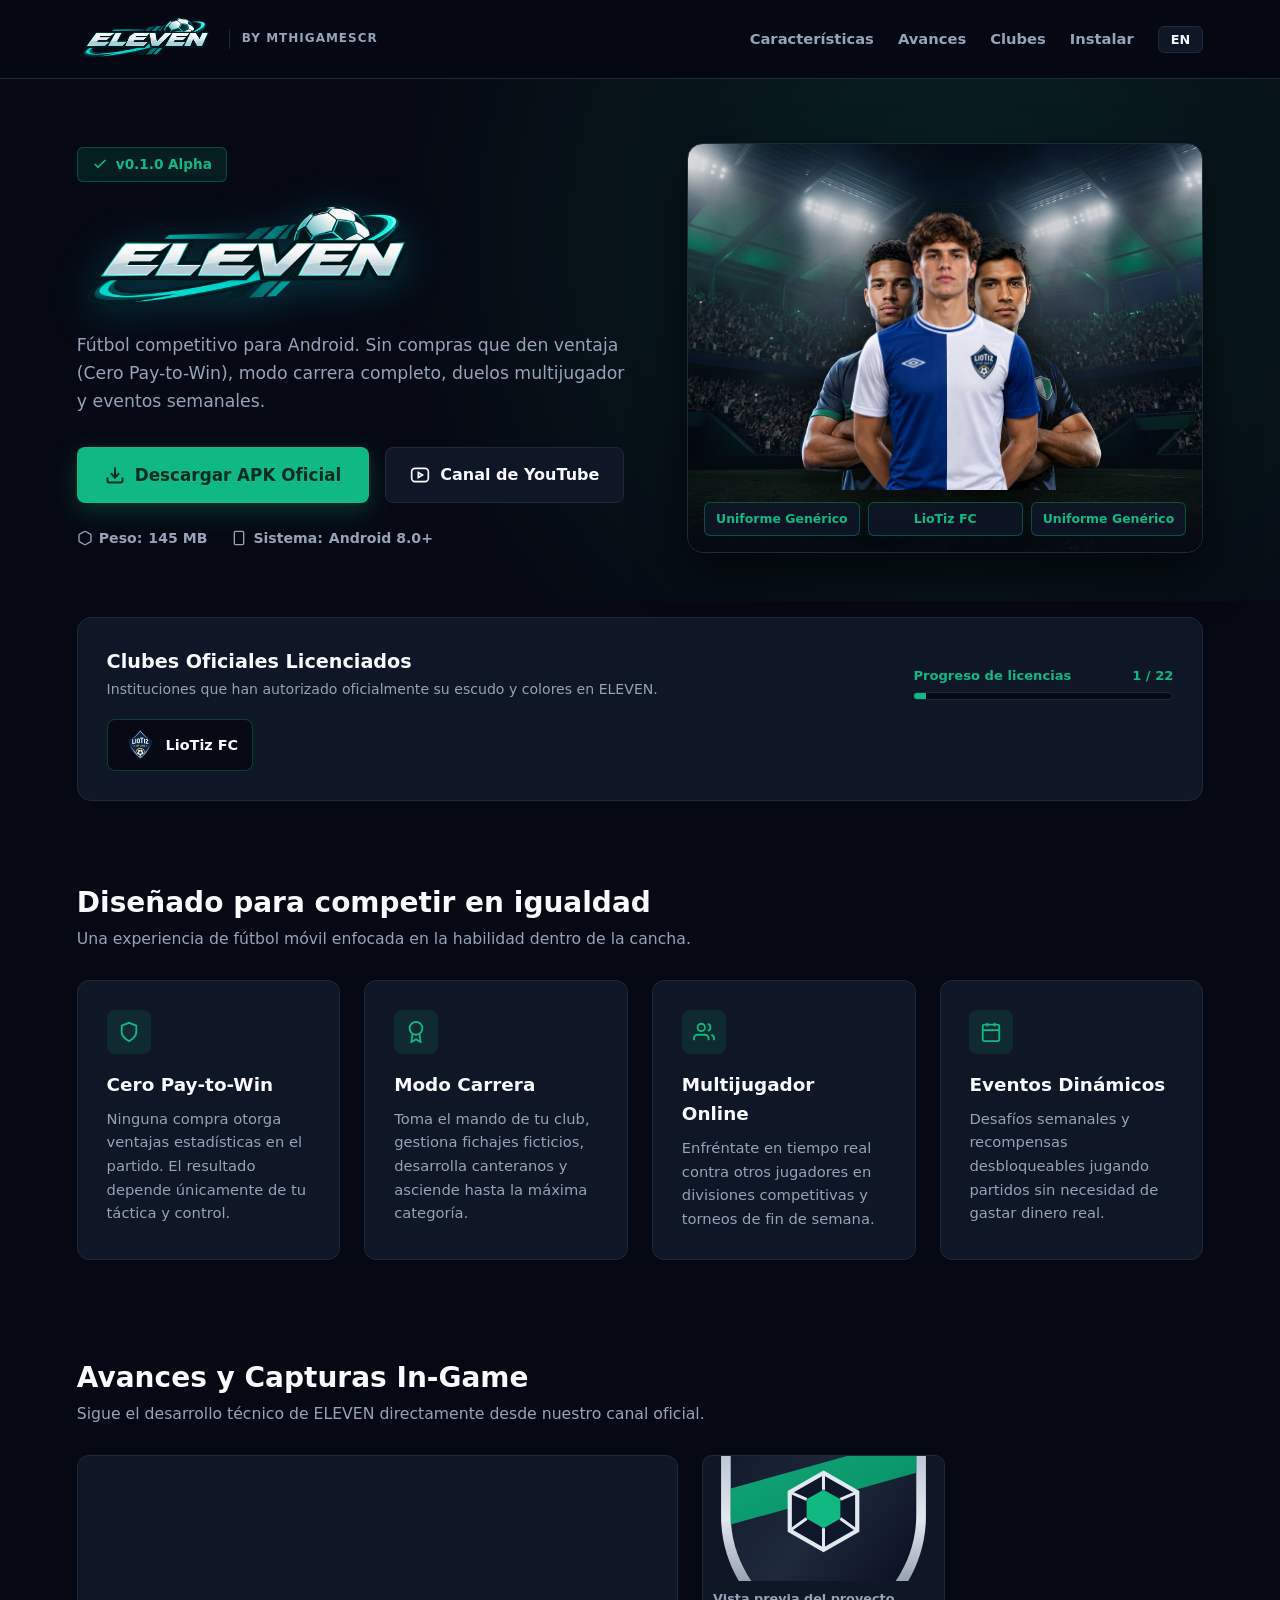
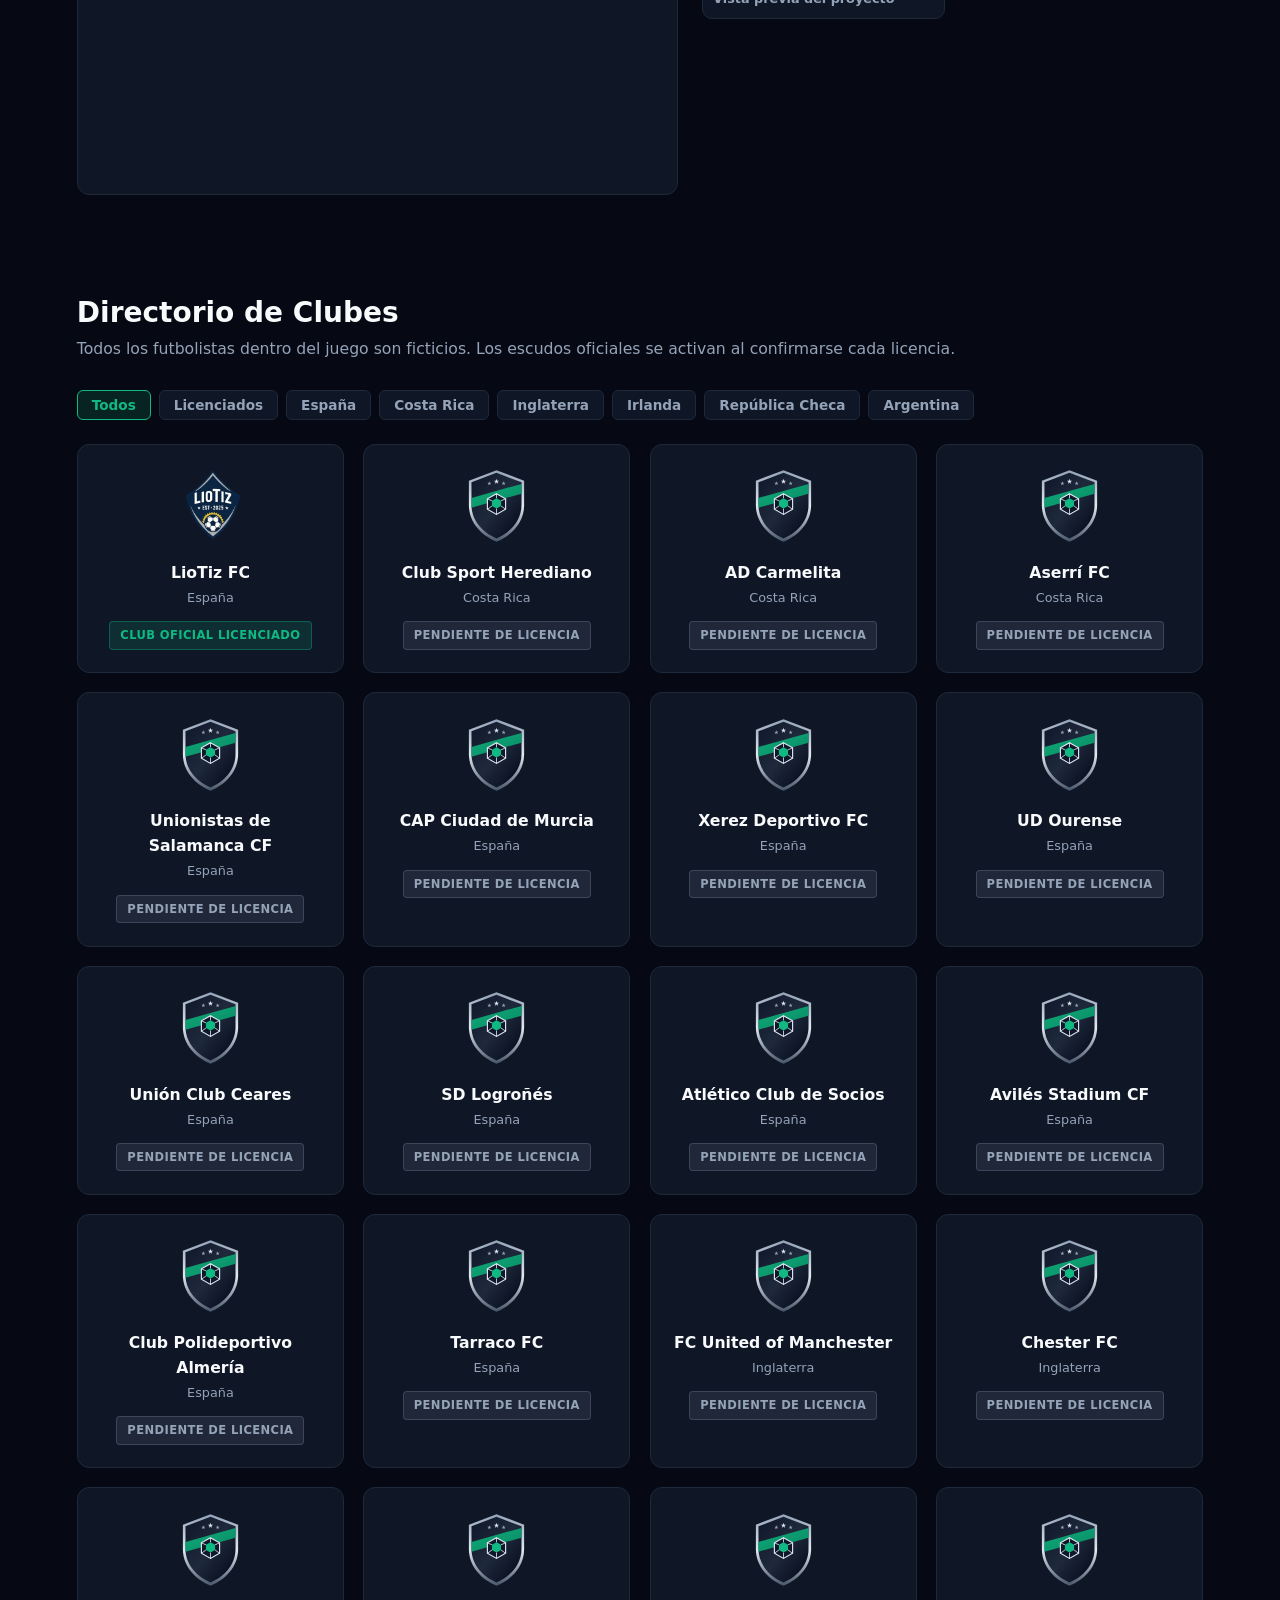
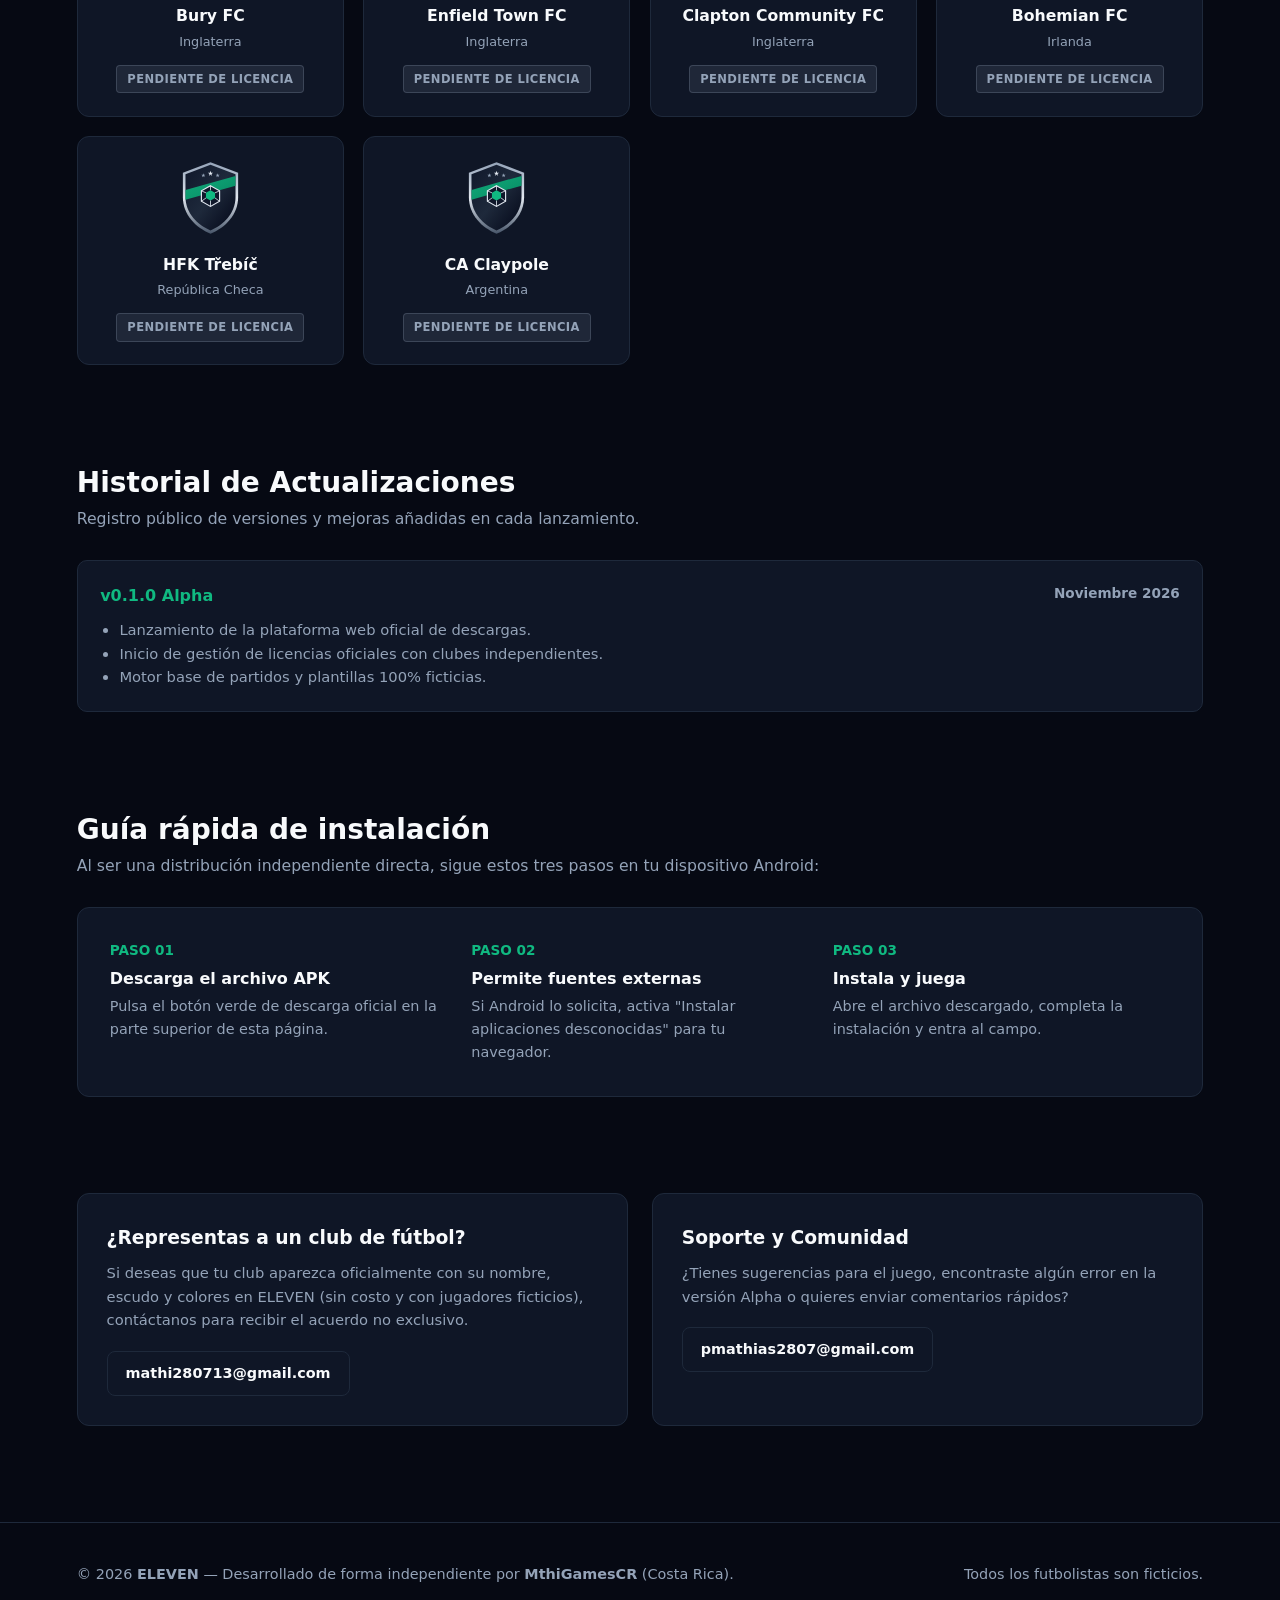
==== commit 8ab0d829: "Update print statement from 'Hello' to 'Goodbye'" ====
--- a/index.html
+++ b/index.html
@@ -1,76 +1,681 @@
 <!DOCTYPE html>
 <html lang="es">
 <head>
-  <meta charset="UTF-8" />
-  <meta name="viewport" content="width=device-width, initial-scale=1.0" />
+  <meta charset="UTF-8">
+  <meta name="viewport" content="width=device-width, initial-scale=1.0">
   <title>ELEVEN | MthiGamesCR - Descarga Oficial</title>
-  <link id="favicon" rel="icon" type="image/png" href="logo-juego.png" />
-  <link rel="stylesheet" href="estilos.css" />
+  <link id="favicon" rel="icon" href="escudo-generico.svg" type="image/svg+xml">
+  <style>
+    :root {
+      --bg-dark: #060913;
+      --bg-card: #0f1626;
+      --bg-card-hover: #162036;
+      --border: #1e293b;
+      --accent: #10b981;
+      --accent-hover: #059669;
+      --cyan: #06b6d4;
+      --text-main: #f8fafc;
+      --text-muted: #94a3b8;
+    }
+    * { box-sizing: border-box; margin: 0; padding: 0; font-family: 'Segoe UI', system-ui, -apple-system, sans-serif; }
+    body { background-color: var(--bg-dark); color: var(--text-main); line-height: 1.6; overflow-x: hidden; }
+    
+    /* Navegación */
+    header {
+      display: flex; justify-content: space-between; align-items: center;
+      padding: 1rem 6%; border-bottom: 1px solid var(--border);
+      background: rgba(6, 9, 19, 0.92); backdrop-filter: blur(12px);
+      position: sticky; top: 0; z-index: 100;
+    }
+    .brand { display: flex; align-items: center; gap: 14px; text-decoration: none; color: var(--text-main); }
+    .brand img { height: 46px; width: auto; max-width: 200px; object-fit: contain; display: block; }
+    .brand-tag {
+      font-size: 0.75rem; font-weight: 800; color: var(--text-muted);
+      letter-spacing: 1px; text-transform: uppercase; border-left: 1px solid var(--border); padding-left: 12px;
+    }
+    .nav-links { display: flex; gap: 1.5rem; align-items: center; }
+    .nav-links a { color: var(--text-muted); text-decoration: none; font-weight: 600; font-size: 0.92rem; transition: 0.2s; }
+    .nav-links a:hover { color: var(--accent); }
+    .lang-btn {
+      background: var(--bg-card); border: 1px solid var(--border); color: var(--text-main);
+      padding: 5px 12px; border-radius: 6px; font-weight: 800; font-size: 0.8rem;
+      cursor: pointer; transition: 0.2s;
+    }
+    .lang-btn:hover { border-color: var(--accent); color: var(--accent); }
+
+    /* Hero Section */
+    .hero {
+      padding: 4rem 6% 3rem;
+      background: radial-gradient(circle at 75% 30%, rgba(16, 185, 129, 0.14), transparent 55%);
+      display: grid; grid-template-columns: 1.05fr 0.95fr; gap: 2.5rem; align-items: center;
+      max-width: 1320px; margin: 0 auto;
+    }
+    .badge {
+      display: inline-flex; align-items: center; gap: 8px;
+      background: rgba(16, 185, 129, 0.12); color: var(--accent);
+      border: 1px solid rgba(16, 185, 129, 0.3); padding: 6px 14px;
+      border-radius: 6px; font-size: 0.85rem; font-weight: 700; margin-bottom: 1.2rem;
+    }
+    .hero-logo-box { margin-bottom: 1rem; }
+    .hero-logo-box img { max-height: 115px; width: auto; max-width: 100%; object-fit: contain; display: block; filter: drop-shadow(0 8px 20px rgba(6, 182, 212, 0.25)); }
+    h1.fallback-title { font-size: 3.4rem; font-weight: 900; line-height: 1.1; margin-bottom: 1rem; letter-spacing: 1px; }
+    .hero p { color: var(--text-muted); font-size: 1.08rem; margin-bottom: 2rem; max-width: 560px; }
+    
+    .cta-group { display: flex; flex-wrap: wrap; gap: 1rem; margin-bottom: 1.5rem; }
+    .btn-primary {
+      background: var(--accent); color: #022c22; font-weight: 800; font-size: 1.05rem;
+      padding: 14px 28px; border-radius: 8px; text-decoration: none;
+      display: inline-flex; align-items: center; gap: 10px; transition: 0.2s;
+      box-shadow: 0 8px 25px rgba(16, 185, 129, 0.25);
+    }
+    .btn-primary:hover { background: var(--accent-hover); transform: translateY(-2px); }
+    .btn-secondary {
+      background: var(--bg-card); color: var(--text-main); font-weight: 700; font-size: 1rem;
+      padding: 14px 24px; border-radius: 8px; text-decoration: none; border: 1px solid var(--border);
+      display: inline-flex; align-items: center; gap: 10px; transition: 0.2s;
+    }
+    .btn-secondary:hover { border-color: var(--text-muted); background: var(--bg-card-hover); }
+
+    .meta-specs { display: flex; gap: 1.5rem; color: var(--text-muted); font-size: 0.88rem; font-weight: 600; }
+    .meta-specs span { display: flex; align-items: center; gap: 6px; }
+
+    /* Escenario Top 3 Jugadores + Estadio */
+    .hero-visual {
+      background-color: var(--bg-card);
+      background-size: cover;
+      background-position: center;
+      border: 1px solid var(--border);
+      border-radius: 16px;
+      position: relative;
+      overflow: hidden;
+      box-shadow: 0 20px 50px rgba(0,0,0,0.65);
+      display: flex;
+      flex-direction: column;
+      justify-content: flex-end;
+      min-height: 410px;
+    }
+    .hero-visual::after {
+      content: "";
+      position: absolute;
+      inset: 0;
+      background: linear-gradient(to top, rgba(6, 9, 19, 0.95) 0%, rgba(6, 9, 19, 0.25) 45%, rgba(6, 9, 19, 0.15) 100%);
+      pointer-events: none;
+      z-index: 1;
+    }
+    .players-stage {
+      position: relative;
+      width: 100%;
+      height: 335px;
+      z-index: 2;
+    }
+    .player-card {
+      position: absolute;
+      bottom: 0;
+      display: flex;
+      justify-content: center;
+      align-items: flex-end;
+      pointer-events: none;
+    }
+    .player-card img {
+      height: 265px;
+      width: auto;
+      max-width: none;
+      object-fit: contain;
+      filter: drop-shadow(0 10px 22px rgba(0,0,0,0.85));
+    }
+    .player-card.left { left: -8%; z-index: 2; }
+    .player-card.center { left: 50%; transform: translateX(-50%); z-index: 4; }
+    .player-card.center img { height: 300px; }
+    .player-card.right { right: -8%; z-index: 2; }
+
+    .kits-bar {
+      position: relative;
+      z-index: 5;
+      display: grid;
+      grid-template-columns: repeat(3, 1fr);
+      gap: 8px;
+      padding: 12px 16px 16px;
+    }
+    .kit-pill {
+      background: rgba(15, 22, 38, 0.85);
+      border: 1px solid rgba(16, 185, 129, 0.35);
+      color: var(--accent);
+      font-size: 0.78rem;
+      font-weight: 700;
+      text-align: center;
+      padding: 6px 8px;
+      border-radius: 6px;
+      backdrop-filter: blur(6px);
+      white-space: nowrap;
+      overflow: hidden;
+      text-overflow: ellipsis;
+    }
+
+    /* Secciones generales */
+    .section { max-width: 1320px; margin: 0 auto; padding: 3rem 6%; }
+    .section-header { display: flex; justify-content: space-between; align-items: flex-end; flex-wrap: wrap; gap: 1rem; margin-bottom: 1.8rem; }
+    .section-title { font-size: 1.75rem; font-weight: 800; }
+    .section-sub { color: var(--text-muted); font-size: 0.98rem; }
+
+    /* Barra de Licenciados */
+    .licensed-banner {
+      background: var(--bg-card); border: 1px solid var(--border); border-radius: 14px;
+      padding: 1.8rem; margin-bottom: 1rem;
+    }
+    .progress-wrap { width: 260px; }
+    .progress-label { display: flex; justify-content: space-between; font-size: 0.82rem; font-weight: 700; color: var(--accent); margin-bottom: 6px; }
+    .progress-bar { height: 8px; background: #060913; border-radius: 99px; overflow: hidden; border: 1px solid var(--border); }
+    .progress-fill { height: 100%; background: var(--accent); width: 0%; transition: width 0.5s ease; }
+    .licensed-logos { display: flex; flex-wrap: wrap; gap: 1.2rem; align-items: center; margin-top: 1.2rem; }
+    .lic-badge-item {
+      display: flex; align-items: center; gap: 10px; background: #060913;
+      border: 1px solid rgba(16, 185, 129, 0.3); padding: 8px 14px; border-radius: 8px;
+    }
+    .lic-badge-item img { width: 34px; height: 34px; object-fit: contain; }
+    .lic-badge-item span { font-weight: 700; font-size: 0.9rem; }
+
+    /* Características */
+    .features-grid { display: grid; grid-template-columns: repeat(auto-fit, minmax(250px, 1fr)); gap: 1.5rem; }
+    .feature-card {
+      background: var(--bg-card); border: 1px solid var(--border);
+      padding: 1.8rem; border-radius: 12px; transition: 0.2s;
+    }
+    .feature-card:hover { border-color: rgba(16, 185, 129, 0.4); transform: translateY(-3px); }
+    .icon-box {
+      width: 44px; height: 44px; border-radius: 8px; background: rgba(16, 185, 129, 0.12);
+      color: var(--accent); display: flex; align-items: center; justify-content: center; margin-bottom: 1rem;
+    }
+    .feature-card h3 { font-size: 1.15rem; margin-bottom: 0.5rem; }
+    .feature-card p { color: var(--text-muted); font-size: 0.92rem; }
+
+    /* Video & Capturas */
+    .media-grid { display: grid; grid-template-columns: 1.2fr 1fr; gap: 1.5rem; align-items: start; }
+    .video-frame {
+      position: relative; padding-bottom: 56.25%; height: 0; overflow: hidden;
+      border-radius: 12px; border: 1px solid var(--border); background: var(--bg-card);
+    }
+    .video-frame iframe { position: absolute; top: 0; left: 0; width: 100%; height: 100%; border: 0; }
+    .screenshots-grid { display: grid; grid-template-columns: repeat(2, 1fr); gap: 1rem; }
+    .shot-card {
+      background: var(--bg-card); border: 1px solid var(--border); border-radius: 10px;
+      overflow: hidden; cursor: pointer; transition: 0.2s;
+    }
+    .shot-card:hover { border-color: var(--accent); }
+    .shot-card img { width: 100%; height: 125px; object-fit: cover; display: block; }
+    .shot-card div { padding: 8px 10px; font-size: 0.8rem; font-weight: 600; color: var(--text-muted); }
+
+    /* Filtros y Grid de Clubes */
+    .filter-bar { display: flex; flex-wrap: wrap; gap: 8px; margin-bottom: 1.5rem; }
+    .filter-btn {
+      background: var(--bg-card); border: 1px solid var(--border); color: var(--text-muted);
+      padding: 6px 14px; border-radius: 6px; font-size: 0.85rem; font-weight: 700; cursor: pointer; transition: 0.2s;
+    }
+    .filter-btn.active, .filter-btn:hover { background: rgba(16, 185, 129, 0.15); color: var(--accent); border-color: var(--accent); }
+
+    .clubs-grid { display: grid; grid-template-columns: repeat(auto-fill, minmax(210px, 1fr)); gap: 1.2rem; }
+    .club-card {
+      background: var(--bg-card); border: 1px solid var(--border); border-radius: 12px;
+      padding: 1.4rem; text-align: center; transition: 0.2s; display: flex; flex-direction: column; align-items: center;
+    }
+    .club-card:hover { background: var(--bg-card-hover); border-color: #334155; }
+    .club-card img { width: 78px; height: 78px; object-fit: contain; margin-bottom: 0.9rem; }
+    .club-card h4 { font-size: 0.98rem; font-weight: 700; margin-bottom: 0.2rem; }
+    .club-country { font-size: 0.8rem; color: var(--text-muted); margin-bottom: 0.8rem; }
+    .status-pill { font-size: 0.72rem; font-weight: 700; padding: 4px 10px; border-radius: 4px; text-transform: uppercase; letter-spacing: 0.4px; }
+    .status-pending { background: rgba(148, 163, 184, 0.12); color: var(--text-muted); border: 1px solid rgba(148, 163, 184, 0.25); }
+    .status-official { background: rgba(16, 185, 129, 0.15); color: var(--accent); border: 1px solid rgba(16, 185, 129, 0.35); }
+
+    /* Changelog & Instalación */
+    .changelog-list { display: flex; flex-direction: column; gap: 1rem; }
+    .log-item { background: var(--bg-card); border: 1px solid var(--border); border-radius: 10px; padding: 1.4rem; }
+    .log-head { display: flex; justify-content: space-between; margin-bottom: 0.6rem; font-weight: 800; color: var(--accent); }
+    .log-item ul { padding-left: 1.2rem; color: var(--text-muted); font-size: 0.92rem; }
+
+    .install-box {
+      background: var(--bg-card); border: 1px solid var(--border); border-radius: 12px;
+      padding: 2rem; display: grid; grid-template-columns: repeat(auto-fit, minmax(240px, 1fr)); gap: 1.5rem;
+    }
+    .step-num { color: var(--accent); font-weight: 900; font-size: 0.85rem; text-transform: uppercase; margin-bottom: 4px; }
+
+    /* Contacto Clubes */
+    .contact-grid { display: grid; grid-template-columns: repeat(auto-fit, minmax(280px, 1fr)); gap: 1.5rem; }
+    .contact-card { background: var(--bg-card); border: 1px solid var(--border); border-radius: 12px; padding: 1.8rem; }
+    .contact-card h3 { margin-bottom: 0.5rem; }
+    .contact-card p { color: var(--text-muted); font-size: 0.92rem; margin-bottom: 1.2rem; }
+
+    footer {
+      border-top: 1px solid var(--border); padding: 2.5rem 6%; margin-top: 3rem;
+      display: flex; flex-wrap: wrap; justify-content: space-between; align-items: center;
+      color: var(--text-muted); font-size: 0.9rem; gap: 1rem;
+    }
+
+    @media (max-width: 900px) {
+      .hero, .media-grid { grid-template-columns: 1fr; }
+      .hero { text-align: center; padding-top: 2.5rem; }
+      .hero-logo-box img { margin: 0 auto; }
+      .hero p { margin: 0 auto 2rem; }
+      .cta-group, .meta-specs { justify-content: center; }
+      .nav-links a { display: none; }
+    }
+  </style>
 </head>
 <body>
+
   <header>
-    <div class="container nav">
-      <a href="#" class="brand">
-        <img id="navLogo" src="logo-juego.png" alt="ELEVEN Logo" />
-        <span>BY MTHIGAMESCR</span>
-      </a>
-      <nav class="nav-links">
-        <a href="#caracteristicas" data-i18n="nav_features">Características</a>
-        <a href="#avances" data-i18n="nav_updates">Avances</a>
-        <a href="#clubes" data-i18n="nav_clubs">Clubes</a>
-        <a href="#patrocinadores" data-i18n="nav_sponsors">Patrocinadores</a>
-        <a href="#instalar" data-i18n="nav_install">Instalar</a>
-        <button id="langToggle" class="lang-btn">EN</button>
-      </nav>
-    </div>
+    <a href="#" class="brand">
+      <img id="nav-logo" src="escudo-generico.svg" alt="ELEVEN Logo">
+      <span class="brand-tag">BY MTHIGAMESCR</span>
+    </a>
+    <nav class="nav-links">
+      <a href="#caracteristicas" data-i18n="navFeatures">Características</a>
+      <a href="#avances" data-i18n="navMedia">Avances</a>
+      <a href="#clubes" data-i18n="navClubs">Clubes</a>
+      <a href="#instalar" data-i18n="navInstall">Instalar</a>
+      <button id="lang-toggle" class="lang-btn" onclick="toggleLang()">EN</button>
+    </nav>
   </header>
 
-  <main class="container">
-    <section class="hero reveal">
+  <main>
+    <section class="hero">
       <div>
-        <div class="badge-version">✓ <span id="gameVersion">v0.1.0 Alpha</span></div>
-        <img id="heroLogo" class="hero-logo" src="logo-juego.png" alt="ELEVEN" />
-        <p data-i18n="hero_desc">Fútbol competitivo para Android. Sin compras que den ventaja (Cero Pay-to-Win), modo carrera completo, duelos multijugador y eventos semanales.</p>
-        <div class="hero-actions">
-          <a id="apkBtn" href="https://github.com" target="_blank" class="btn btn-primary" data-i18n="btn_download">Descargar APK Oficial</a>
-          <a id="ytBtn" href="https://youtube.com" target="_blank" class="btn btn-secondary" data-i18n="btn_youtube">Canal de YouTube</a>
-        </div>
-        <div class="meta-info">
-          <span><strong data-i18n="meta_size">Peso:</strong> <span id="gameSize">145 MB</span></span>
-          <span><strong data-i18n="meta_os">Sistema:</strong> <span id="gameOs">Android 8.0+</span></span>
-        </div>
-      </div>
-
-      <div id="heroStage" class="hero-visual" style="background-image: url('estadio-bg.png');">
-        <div id="playersStage" class="players-stage"></div>
-        <div id="kitTags" class="kit-tags"></div>
-      </div>
-    </section>
-
-    <section class="licensed-banner reveal">
-      <div class="licensed-top">
-        <div>
-          <h3 data-i18n="lic_title">Clubes Oficiales Licenciados</h3>
-          <p style="font-size: 0.88rem; color: var(--muted);" data-i18n="lic_sub">Instituciones y creadores que han autorizado oficialmente su escudo y colores en ELEVEN.</p>
-        </div>
-        <div class="progress-wrap">
-          <div class="progress-label">
-            <span data-i18n="lic_prog">Progreso de licencias</span>
-            <span id="licCount">0 / 0</span>
+        <div class="badge">
+          <svg width="16" height="16" viewBox="0 0 24 24" fill="none" stroke="currentColor" stroke-width="2.5"><polyline points="20 6 9 17 4 12"></polyline></svg>
+          <span id="game-version">v0.1.0 Alpha</span>
+        </div>
+
+        <div id="hero-logo-container" class="hero-logo-box" style="display:none;">
+          <img id="hero-logo-img" src="" alt="ELEVEN">
+        </div>
+        <h1 id="game-title" class="fallback-title">ELEVEN</h1>
+        
+        <p id="game-subtitle">Fútbol competitivo para Android. Sin compras que den ventaja (Cero Pay-to-Win), modo carrera completo, duelos multijugador y eventos semanales.</p>
+        
+        <div class="cta-group">
+          <a id="btn-download" href="#" class="btn-primary">
+            <svg width="20" height="20" viewBox="0 0 24 24" fill="none" stroke="currentColor" stroke-width="2.5"><path d="M21 15v4a2 2 0 0 1-2 2H5a2 2 0 0 1-2-2v-4"></path><polyline points="7 10 12 15 17 10"></polyline><line x1="12" y1="15" x2="12" y2="3"></line></svg>
+            <span data-i18n="btnDownload">Descargar APK Oficial</span>
+          </a>
+          <a id="btn-youtube" href="https://www.youtube.com/@mthigamesCR" target="_blank" class="btn-secondary">
+            <svg width="20" height="20" viewBox="0 0 24 24" fill="none" stroke="currentColor" stroke-width="2"><rect x="2" y="4" width="20" height="16" rx="4"></rect><polygon points="10 9 15 12 10 15 10 9"></polygon></svg>
+            <span data-i18n="btnYoutube">Canal de YouTube</span>
+          </a>
+        </div>
+
+        <div class="meta-specs">
+          <span>
+            <svg width="16" height="16" viewBox="0 0 24 24" fill="none" stroke="currentColor" stroke-width="2"><path d="M21 16V8a2 2 0 0 0-1-1.73l-7-4a2 2 0 0 0-2 0l-7 4A2 2 0 0 0 3 8v8a2 2 0 0 0 1 1.73l7 4a2 2 0 0 0 2 0l7-4A2 2 0 0 0 21 16z"></path></svg>
+            <span data-i18n="specSize">Peso:</span> <strong id="game-size">145 MB</strong>
+          </span>
+          <span>
+            <svg width="16" height="16" viewBox="0 0 24 24" fill="none" stroke="currentColor" stroke-width="2"><rect x="5" y="2" width="14" height="20" rx="2" ry="2"></rect><line x1="12" y1="18" x2="12.01" y2="18"></line></svg>
+            <span data-i18n="specOs">Sistema:</span> <strong id="game-android">Android 8.0+</strong>
+          </span>
+        </div>
+      </div>
+
+      <div id="hero-visual-box" class="hero-visual">
+        <div class="players-stage">
+          <div class="player-card left"><img id="p-img-0" src="jugador1.png" alt="Jugador 1"></div>
+          <div class="player-card center"><img id="p-img-1" src="jugador2.png" alt="Jugador 2"></div>
+          <div class="player-card right"><img id="p-img-2" src="jugador3.png" alt="Jugador 3"></div>
+        </div>
+        <div class="kits-bar">
+          <div id="p-club-0" class="kit-pill">Uniforme Genérico</div>
+          <div id="p-club-1" class="kit-pill">Uniforme Genérico</div>
+          <div id="p-club-2" class="kit-pill">Uniforme Genérico</div>
+        </div>
+      </div>
+    </section>
+
+    <!-- Vitrina Licenciados -->
+    <section class="section" style="padding-top: 1rem; padding-bottom: 1rem;">
+      <div class="licensed-banner">
+        <div class="section-header" style="margin-bottom: 0;">
+          <div>
+            <h3 style="font-size: 1.2rem; font-weight: 800;" data-i18n="licBannerTitle">Clubes Oficiales Licenciados</h3>
+            <p style="color: var(--text-muted); font-size: 0.88rem;" data-i18n="licBannerSub">Instituciones que han autorizado oficialmente su escudo y colores en ELEVEN.</p>
           </div>
-          <div class="progress-bar"><div id="licFill" class="progress-fill"></div></div>
-        </div>
-      </div>
-      <div id="licensedLogos" class="licensed-logos"></div>
-    </section>
-        <!-- Sección de Características, Avances y Directorio de Clubes -->
-    <section id="caracteristicas" class="reveal">
-      <!-- Contenido de características del juego -->
-    </section>
-    <section id="avances" class="reveal">
-      <!-- Contenido de avances y capturas -->
-    </section>
-    <section id="clubes" class="reveal">
-      <!-- Contenido de directorio de clubes -->
-    </section>
-
+          <div class="progress-wrap">
+            <div class="progress-label">
+              <span data-i18n="licProgress">Progreso de licencias</span>
+              <span id="lic-counter">0 / 22</span>
+            </div>
+            <div class="progress-bar"><div id="lic-fill" class="progress-fill"></div></div>
+          </div>
+        </div>
+        <div id="licensed-logos-row" class="licensed-logos"></div>
+      </div>
+    </section>
+
+    <!-- Características -->
+    <section id="caracteristicas" class="section">
+      <div class="section-header">
+        <div>
+          <h2 class="section-title" data-i18n="featTitle">Diseñado para competir en igualdad</h2>
+          <p class="section-sub" data-i18n="featSub">Una experiencia de fútbol móvil enfocada en la habilidad dentro de la cancha.</p>
+        </div>
+      </div>
+      
+      <div class="features-grid">
+        <div class="feature-card">
+          <div class="icon-box">
+            <svg width="22" height="22" viewBox="0 0 24 24" fill="none" stroke="currentColor" stroke-width="2"><path d="M12 22s8-4 8-10V5l-8-3-8 3v7c0 6 8 10 8 10z"></path></svg>
+          </div>
+          <h3 data-i18n="f1Title">Cero Pay-to-Win</h3>
+          <p data-i18n="f1Desc">Ninguna compra otorga ventajas estadísticas en el partido. El resultado depende únicamente de tu táctica y control.</p>
+        </div>
+        <div class="feature-card">
+          <div class="icon-box">
+            <svg width="22" height="22" viewBox="0 0 24 24" fill="none" stroke="currentColor" stroke-width="2"><circle cx="12" cy="8" r="7"></circle><polyline points="8.21 13.89 7 23 12 20 17 23 15.79 13.88"></polyline></svg>
+          </div>
+          <h3 data-i18n="f2Title">Modo Carrera</h3>
+          <p data-i18n="f2Desc">Toma el mando de tu club, gestiona fichajes ficticios, desarrolla canteranos y asciende hasta la máxima categoría.</p>
+        </div>
+        <div class="feature-card">
+          <div class="icon-box">
+            <svg width="22" height="22" viewBox="0 0 24 24" fill="none" stroke="currentColor" stroke-width="2"><path d="M17 21v-2a4 4 0 0 0-4-4H5a4 4 0 0 0-4 4v2"></path><circle cx="9" cy="7" r="4"></circle><path d="M23 21v-2a4 4 0 0 0-3-3.87"></path><path d="M16 3.13a4 4 0 0 1 0 7.75"></path></svg>
+          </div>
+          <h3 data-i18n="f3Title">Multijugador Online</h3>
+          <p data-i18n="f3Desc">Enfréntate en tiempo real contra otros jugadores en divisiones competitivas y torneos de fin de semana.</p>
+        </div>
+        <div class="feature-card">
+          <div class="icon-box">
+            <svg width="22" height="22" viewBox="0 0 24 24" fill="none" stroke="currentColor" stroke-width="2"><rect x="3" y="4" width="18" height="18" rx="2" ry="2"></rect><line x1="16" y1="2" x2="16" y2="6"></line><line x1="8" y1="2" x2="8" y2="6"></line><line x1="3" y1="10" x2="21" y2="10"></line></svg>
+          </div>
+          <h3 data-i18n="f4Title">Eventos Dinámicos</h3>
+          <p data-i18n="f4Desc">Desafíos semanales y recompensas desbloqueables jugando partidos sin necesidad de gastar dinero real.</p>
+        </div>
+      </div>
+    </section>
+
+    <!-- Avances Multimedia -->
+    <section id="avances" class="section">
+      <div class="section-header">
+        <div>
+          <h2 class="section-title" data-i18n="mediaTitle">Avances y Capturas In-Game</h2>
+          <p class="section-sub" data-i18n="mediaSub">Sigue el desarrollo técnico de ELEVEN directamente desde nuestro canal oficial.</p>
+        </div>
+      </div>
+      <div class="media-grid">
+        <div class="video-frame">
+          <iframe id="yt-embed" src="https://www.youtube.com/embed?listType=user_uploads&list=mthigamesCR" allowfullscreen></iframe>
+        </div>
+        <div id="screenshots-container" class="screenshots-grid"></div>
+      </div>
+    </section>
+
+    <!-- Directorio de Clubes -->
+    <section id="clubes" class="section">
+      <div class="section-header">
+        <div>
+          <h2 class="section-title" data-i18n="clubsTitle">Directorio de Clubes</h2>
+          <p class="section-sub" data-i18n="clubsSub">Todos los futbolistas dentro del juego son ficticios. Los escudos oficiales se activan al confirmarse cada licencia.</p>
+        </div>
+      </div>
+      <div id="filter-bar" class="filter-bar"></div>
+      <div id="clubs-container" class="clubs-grid"></div>
+    </section>
+
+    <!-- Changelog -->
+    <section class="section">
+      <div class="section-header">
+        <div>
+          <h2 class="section-title" data-i18n="logTitle">Historial de Actualizaciones</h2>
+          <p class="section-sub" data-i18n="logSub">Registro público de versiones y mejoras añadidas en cada lanzamiento.</p>
+        </div>
+      </div>
+      <div id="changelog-container" class="changelog-list"></div>
+    </section>
+
+    <!-- Guía de instalación -->
+    <section id="instalar" class="section">
+      <div class="section-header">
+        <div>
+          <h2 class="section-title" data-i18n="instTitle">Guía rápida de instalación</h2>
+          <p class="section-sub" data-i18n="instSub">Al ser una distribución independiente directa, sigue estos tres pasos en tu dispositivo Android:</p>
+        </div>
+      </div>
+      <div class="install-box">
+        <div>
+          <div class="step-num" data-i18n="s1Num">Paso 01</div>
+          <h4 data-i18n="s1Title">Descarga el archivo APK</h4>
+          <p style="color: var(--text-muted); font-size: 0.9rem; margin-top: 4px;" data-i18n="s1Desc">Pulsa el botón verde de descarga oficial en la parte superior de esta página.</p>
+        </div>
+        <div>
+          <div class="step-num" data-i18n="s2Num">Paso 02</div>
+          <h4 data-i18n="s2Title">Permite fuentes externas</h4>
+          <p style="color: var(--text-muted); font-size: 0.9rem; margin-top: 4px;" data-i18n="s2Desc">Si Android lo solicita, activa "Instalar aplicaciones desconocidas" para tu navegador.</p>
+        </div>
+        <div>
+          <div class="step-num" data-i18n="s3Num">Paso 03</div>
+          <h4 data-i18n="s3Title">Instala y juega</h4>
+          <p style="color: var(--text-muted); font-size: 0.9rem; margin-top: 4px;" data-i18n="s3Desc">Abre el archivo descargado, completa la instalación y entra al campo.</p>
+        </div>
+      </div>
+    </section>
+
+    <!-- Contacto Directo -->
+    <section class="section">
+      <div class="contact-grid">
+        <div class="contact-card">
+          <h3 data-i18n="cClubTitle">¿Representas a un club de fútbol?</h3>
+          <p data-i18n="cClubDesc">Si deseas que tu club aparezca oficialmente con su nombre, escudo y colores en ELEVEN (sin costo y con jugadores ficticios), contáctanos para recibir el acuerdo no exclusivo.</p>
+          <a href="mailto:mathi280713@gmail.com?subject=Propuesta%20de%20Licencia%20ELEVEN" class="btn-secondary" style="font-size: 0.9rem; padding: 10px 18px;">mathi280713@gmail.com</a>
+        </div>
+        <div class="contact-card">
+          <h3 data-i18n="cSupTitle">Soporte y Comunidad</h3>
+          <p data-i18n="cSupDesc">¿Tienes sugerencias para el juego, encontraste algún error en la versión Alpha o quieres enviar comentarios rápidos?</p>
+          <a href="mailto:pmathias2807@gmail.com?subject=Consulta%20ELEVEN" class="btn-secondary" style="font-size: 0.9rem; padding: 10px 18px;">pmathias2807@gmail.com</a>
+        </div>
+      </div>
+    </section>
+  </main>
+
+  <footer>
+    <div>© 2026 <strong>ELEVEN</strong> — Desarrollado de forma independiente por <strong>MthiGamesCR</strong> (Costa Rica).</div>
+    <div>Todos los futbolistas son ficticios.</div>
+  </footer>
+
+  <script>
+    let currentLang = 'es';
+    let globalData = null;
+    let activeFilter = 'ALL';
+
+    const i18n = {
+      es: {
+        navFeatures: 'Características', navMedia: 'Avances', navClubs: 'Clubes', navInstall: 'Instalar',
+        btnDownload: 'Descargar APK Oficial', btnYoutube: 'Canal de YouTube',
+        specSize: 'Peso:', specOs: 'Sistema:',
+        licBannerTitle: 'Clubes Oficiales Licenciados',
+        licBannerSub: 'Instituciones que han autorizado oficialmente su escudo y colores en ELEVEN.',
+        licProgress: 'Progreso de licencias',
+        featTitle: 'Diseñado para competir en igualdad',
+        featSub: 'Una experiencia de fútbol móvil enfocada en la habilidad dentro de la cancha.',
+        f1Title: 'Cero Pay-to-Win', f1Desc: 'Ninguna compra otorga ventajas estadísticas en el partido. El resultado depende únicamente de tu táctica y control.',
+        f2Title: 'Modo Carrera', f2Desc: 'Toma el mando de tu club, gestiona fichajes ficticios, desarrolla canteranos y asciende hasta la máxima categoría.',
+        f3Title: 'Multijugador Online', f3Desc: 'Enfréntate en tiempo real contra otros jugadores en divisiones competitivas y torneos de fin de semana.',
+        f4Title: 'Eventos Dinámicos', f4Desc: 'Desafíos semanales y recompensas desbloqueables jugando partidos sin necesidad de gastar dinero real.',
+        mediaTitle: 'Avances y Capturas In-Game', mediaSub: 'Sigue el desarrollo técnico de ELEVEN directamente desde nuestro canal oficial.',
+        clubsTitle: 'Directorio de Clubes', clubsSub: 'Todos los futbolistas dentro del juego son ficticios. Los escudos oficiales se activan al confirmarse cada licencia.',
+        logTitle: 'Historial de Actualizaciones', logSub: 'Registro público de versiones y mejoras añadidas en cada lanzamiento.',
+        instTitle: 'Guía rápida de instalación', instSub: 'Al ser una distribución independiente directa, sigue estos tres pasos en tu dispositivo Android:',
+        s1Num: 'Paso 01', s1Title: 'Descarga el archivo APK', s1Desc: 'Pulsa el botón verde de descarga oficial en la parte superior de esta página.',
+        s2Num: 'Paso 02', s2Title: 'Permite fuentes externas', s2Desc: 'Si Android lo solicita, activa "Instalar aplicaciones desconocidas" para tu navegador.',
+        s3Num: 'Paso 03', s3Title: 'Instala y juega', s3Desc: 'Abre el archivo descargado, completa la instalación y entra al campo.',
+        cClubTitle: '¿Representas a un club de fútbol?', cClubDesc: 'Si deseas que tu club aparezca oficialmente con su nombre, escudo y colores en ELEVEN (sin costo y con jugadores ficticios), contáctanos para recibir el acuerdo no exclusivo.',
+        cSupTitle: 'Soporte y Comunidad', cSupDesc: '¿Tienes sugerencias para el juego, encontraste algún error en la versión Alpha o quieres enviar comentarios rápidos?',
+        filterAll: 'Todos', filterLic: 'Licenciados',
+        statusLic: 'Club Oficial Licenciado', statusPend: 'Pendiente de licencia',
+        noLicYet: 'Próximamente se anunciarán los primeros clubes oficiales confirmados.'
+      },
+      en: {
+        navFeatures: 'Features', navMedia: 'Media', navClubs: 'Clubs', navInstall: 'Install',
+        btnDownload: 'Download Official APK', btnYoutube: 'YouTube Channel',
+        specSize: 'Size:', specOs: 'OS:',
+        licBannerTitle: 'Official Licensed Clubs',
+        licBannerSub: 'Football clubs that have officially authorized their crest and kit colours in ELEVEN.',
+        licProgress: 'Licensing progress',
+        featTitle: 'Built for Fair Competition',
+        featSub: 'A mobile football experience focused purely on on-pitch skill.',
+        f1Title: 'Zero Pay-to-Win', f1Desc: 'No in-app purchase gives statistical advantages on the pitch. Matches are decided strictly by tactics and skill.',
+        f2Title: 'Career Mode', f2Desc: 'Take charge of your club, manage fictional signings, develop youth prospects, and climb to the top division.',
+        f3Title: 'Online Multiplayer', f3Desc: 'Compete in real time against other players across ranked divisions and weekend tournaments.',
+        f4Title: 'Dynamic Events', f4Desc: 'Weekly challenges and unlockable rewards earned by playing matches without spending real money.',
+        mediaTitle: 'Development Updates & Screenshots', mediaSub: 'Follow ELEVEN development progress directly from our official channel.',
+        clubsTitle: 'Club Directory', clubsSub: 'All players in the game are fictional. Official crests go live as each club confirms its license.',
+        logTitle: 'Changelog & Updates', logSub: 'Public log of versions and improvements added in each release.',
+        instTitle: 'Quick Installation Guide', instSub: 'Since this is a direct indie release, follow these three steps on your Android device:',
+        s1Num: 'Step 01', s1Title: 'Download the APK file', s1Desc: 'Tap the green official download button at the top of this page.',
+        s2Num: 'Step 02', s2Title: 'Allow unknown sources', s2Desc: 'If prompted by Android, enable "Install unknown apps" for your browser.',
+        s3Num: 'Step 03', s3Title: 'Install and play', s3Desc: 'Open the downloaded file, finish the installation, and hit the pitch.',
+        cClubTitle: 'Do you represent a football club?', cClubDesc: 'If you would like your club to be officially featured with its name, crest, and colours in ELEVEN (free of charge, fictional players only), reach out for our non-exclusive agreement.',
+        cSupTitle: 'Support & Community', cSupDesc: 'Have feedback for the game, found a bug in the Alpha build, or want to send a quick message?',
+        filterAll: 'All', filterLic: 'Licensed',
+        statusLic: 'Official Licensed Club', statusPend: 'Pending License',
+        noLicYet: 'First confirmed official partner clubs will be announced soon.'
+      }
+    };
+
+    function toggleLang() {
+      currentLang = currentLang === 'es' ? 'en' : 'es';
+      document.getElementById('lang-toggle').textContent = currentLang === 'es' ? 'EN' : 'ES';
+      document.querySelectorAll('[data-i18n]').forEach(el => {
+        const key = el.getAttribute('data-i18n');
+        if (i18n[currentLang][key]) el.textContent = i18n[currentLang][key];
+      });
+      if (globalData) renderDynamicSections();
+    }
+
+    async function cargarDatos() {
+      try {
+        const res = await fetch('datos.json?t=' + Date.now());
+        globalData = await res.json();
+        const j = globalData.juego;
+
+        document.getElementById('game-version').textContent = j.version;
+        document.getElementById('game-size').textContent = j.tamano;
+        document.getElementById('game-android').textContent = j.androidMinimo;
+        document.getElementById('btn-download').href = j.apkUrl;
+        document.getElementById('btn-youtube').href = j.youtubeUrl;
+
+        // Aplicar Logo Oficial si existe en datos.json o si se subió logo-juego.png
+        const logoSrc = j.logoUrl ? j.logoUrl : 'escudo-generico.svg';
+        const navLogo = document.getElementById('nav-logo');
+        navLogo.src = logoSrc + '?t=' + Date.now();
+        document.getElementById('favicon').href = logoSrc + '?t=' + Date.now();
+
+        if (j.logoUrl && j.logoUrl !== 'escudo-generico.svg') {
+          document.getElementById('hero-logo-container').style.display = 'block';
+          document.getElementById('hero-logo-img').src = j.logoUrl + '?t=' + Date.now();
+          document.getElementById('game-title').style.display = 'none';
+        } else {
+          document.getElementById('game-title').textContent = j.titulo || 'ELEVEN';
+        }
+
+        // Fondo de estadio
+        const estadio = j.estadioBg || 'estadio-bg.png';
+        document.getElementById('hero-visual-box').style.backgroundImage = `url('${estadio}?t=${Date.now()}')`;
+
+        // Video Embed
+        if (j.trailerEmbed) {
+          document.getElementById('yt-embed').src = j.trailerEmbed;
+        }
+
+        // Jugadores destacados
+        if (globalData.destacados) {
+          globalData.destacados.forEach((p, idx) => {
+            const imgEl = document.getElementById(`p-img-${idx}`);
+            const clubEl = document.getElementById(`p-club-${idx}`);
+            if (imgEl && p.imagen) imgEl.src = p.imagen + '?t=' + Date.now();
+            if (clubEl && p.club) clubEl.textContent = p.club;
+          });
+        }
+
+        renderDynamicSections();
+      } catch (err) {
+        console.error('Error cargando datos:', err);
+      }
+    }
+
+    function renderDynamicSections() {
+      // 1. Barra de licenciados
+      const licClubes = globalData.clubes.filter(c => c.licenciado);
+      document.getElementById('lic-counter').textContent = `${licClubes.length} / ${globalData.clubes.length}`;
+      const pct = globalData.clubes.length ? (licClubes.length / globalData.clubes.length) * 100 : 0;
+      document.getElementById('lic-fill').style.width = pct + '%';
+
+      const licRow = document.getElementById('licensed-logos-row');
+      licRow.innerHTML = '';
+      if (licClubes.length === 0) {
+        licRow.innerHTML = `<span style="color: var(--text-muted); font-size: 0.9rem;">${i18n[currentLang].noLicYet}</span>`;
+      } else {
+        licClubes.forEach(c => {
+          licRow.innerHTML += `
+            <div class="lic-badge-item">
+              <img src="${c.escudo}?t=${Date.now()}" onerror="this.src='escudo-generico.svg'">
+              <span>${c.nombre}</span>
+            </div>`;
+        });
+      }
+
+      // 2. Capturas
+      const shotsCont = document.getElementById('screenshots-container');
+      shotsCont.innerHTML = '';
+      (globalData.capturas || []).forEach(cap => {
+        shotsCont.innerHTML += `
+          <div class="shot-card">
+            <img src="${cap.imagen}?t=${Date.now()}" onerror="this.src='escudo-generico.svg'">
+            <div>${cap.titulo}</div>
+          </div>`;
+      });
+
+      // 3. Filtros y Directorio de Clubes
+      const countries = ['ALL', 'LIC', ...new Set(globalData.clubes.map(c => c.pais))];
+      const filterBar = document.getElementById('filter-bar');
+      filterBar.innerHTML = '';
+      countries.forEach(f => {
+        const label = f === 'ALL' ? i18n[currentLang].filterAll : (f === 'LIC' ? i18n[currentLang].filterLic : f);
+        const btn = document.createElement('button');
+        btn.className = 'filter-btn' + (activeFilter === f ? ' active' : '');
+        btn.textContent = label;
+        btn.onclick = () => { activeFilter = f; renderDynamicSections(); };
+        filterBar.appendChild(btn);
+      });
+
+      const clubsCont = document.getElementById('clubs-container');
+      clubsCont.innerHTML = '';
+      const filtered = globalData.clubes.filter(c => {
+        if (activeFilter === 'ALL') return true;
+        if (activeFilter === 'LIC') return c.licenciado;
+        return c.pais === activeFilter;
+      });
+
+      filtered.forEach(club => {
+        const pillClass = club.licenciado ? 'status-official' : 'status-pending';
+        const statusText = club.licenciado ? i18n[currentLang].statusLic : i18n[currentLang].statusPend;
+        clubsCont.innerHTML += `
+          <div class="club-card">
+            <img src="${club.escudo}?t=${Date.now()}" alt="${club.nombre}" onerror="this.src='escudo-generico.svg'">
+            <h4>${club.nombre}</h4>
+            <div class="club-country">${club.pais}</div>
+            <span class="status-pill ${pillClass}">${statusText}</span>
+          </div>`;
+      });
+
+      // 4. Changelog
+      const logCont = document.getElementById('changelog-container');
+      logCont.innerHTML = '';
+      (globalData.changelog || []).forEach(item => {
+        const lis = (item.cambios || []).map(txt => `<li>${txt}</li>`).join('');
+        logCont.innerHTML += `
+          <div class="log-item">
+            <div class="log-head"><span>${item.version}</span><span style="color: var(--text-muted); font-size: 0.85rem;">${item.fecha}</span></div>
+            <ul>${lis}</ul>
+          </div>`;
+      });
+    }
+
+    cargarDatos();
+  </script>
+</body>
+</html>
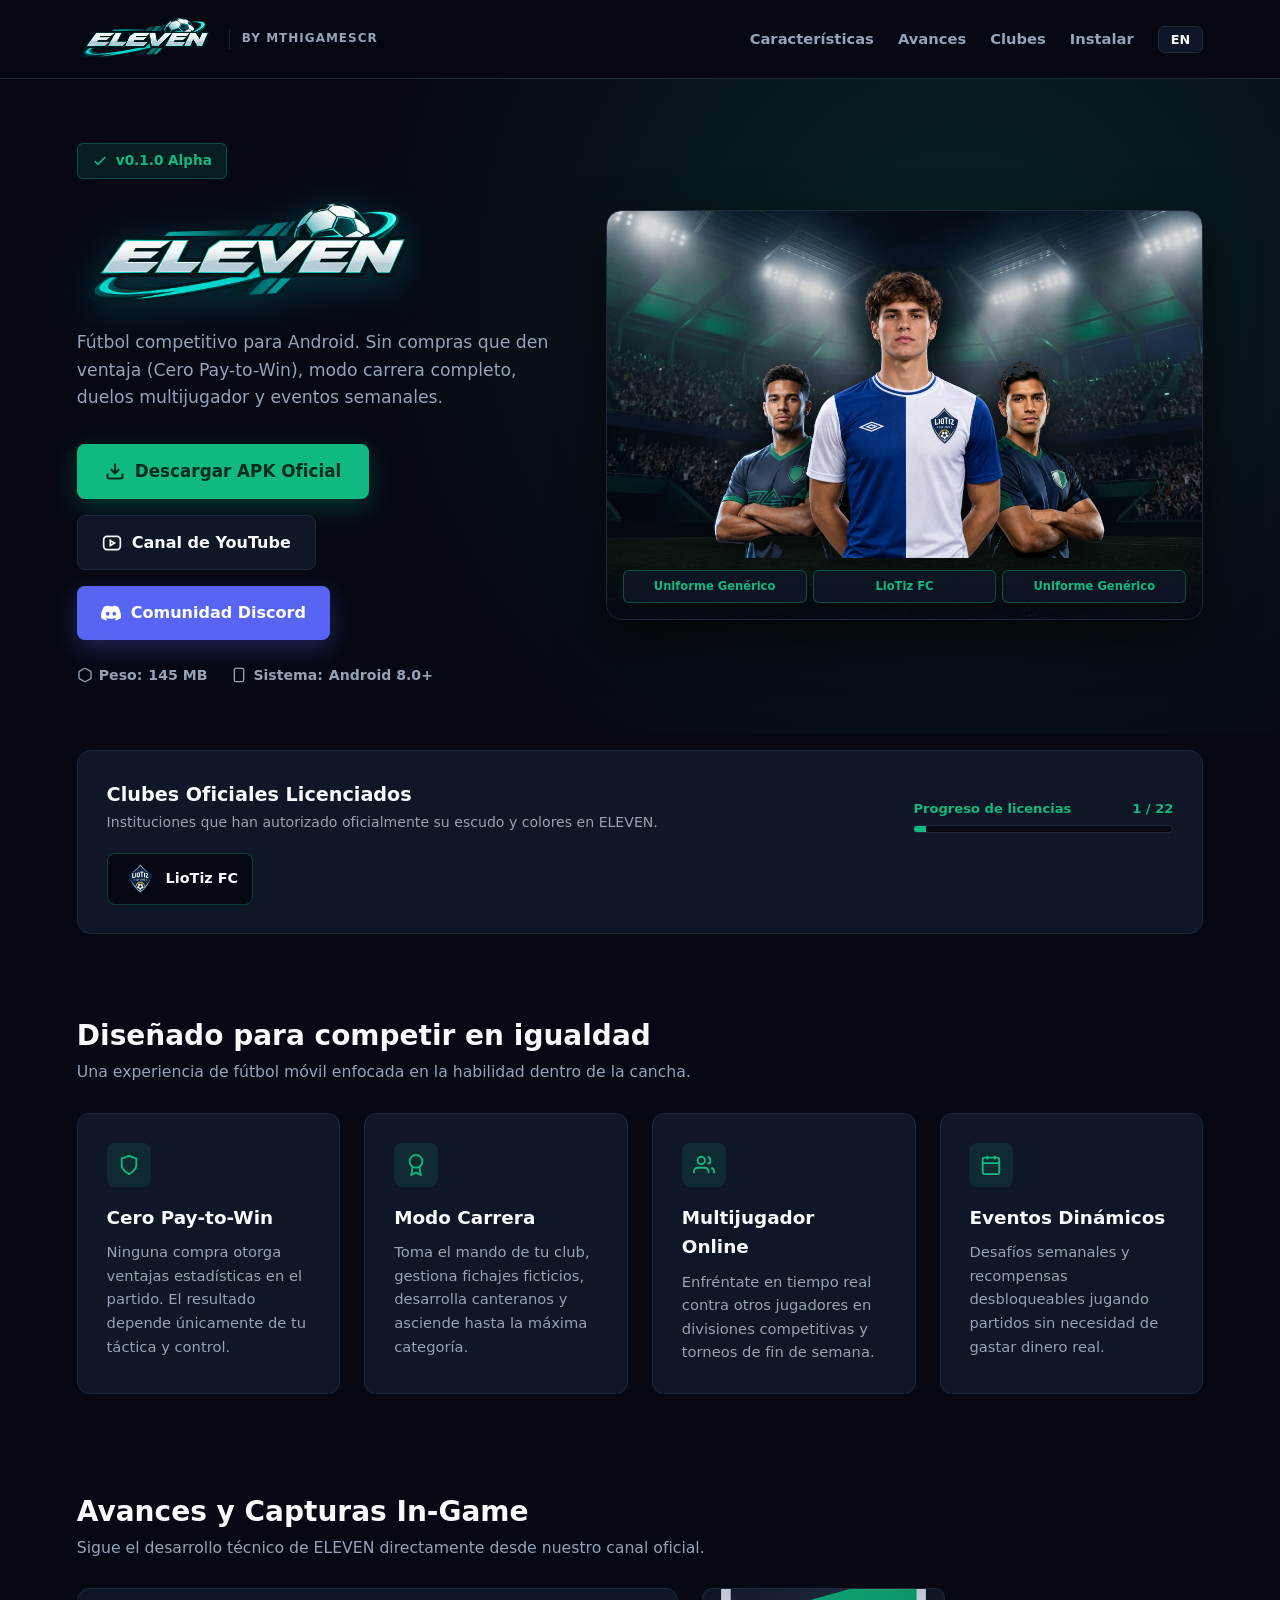
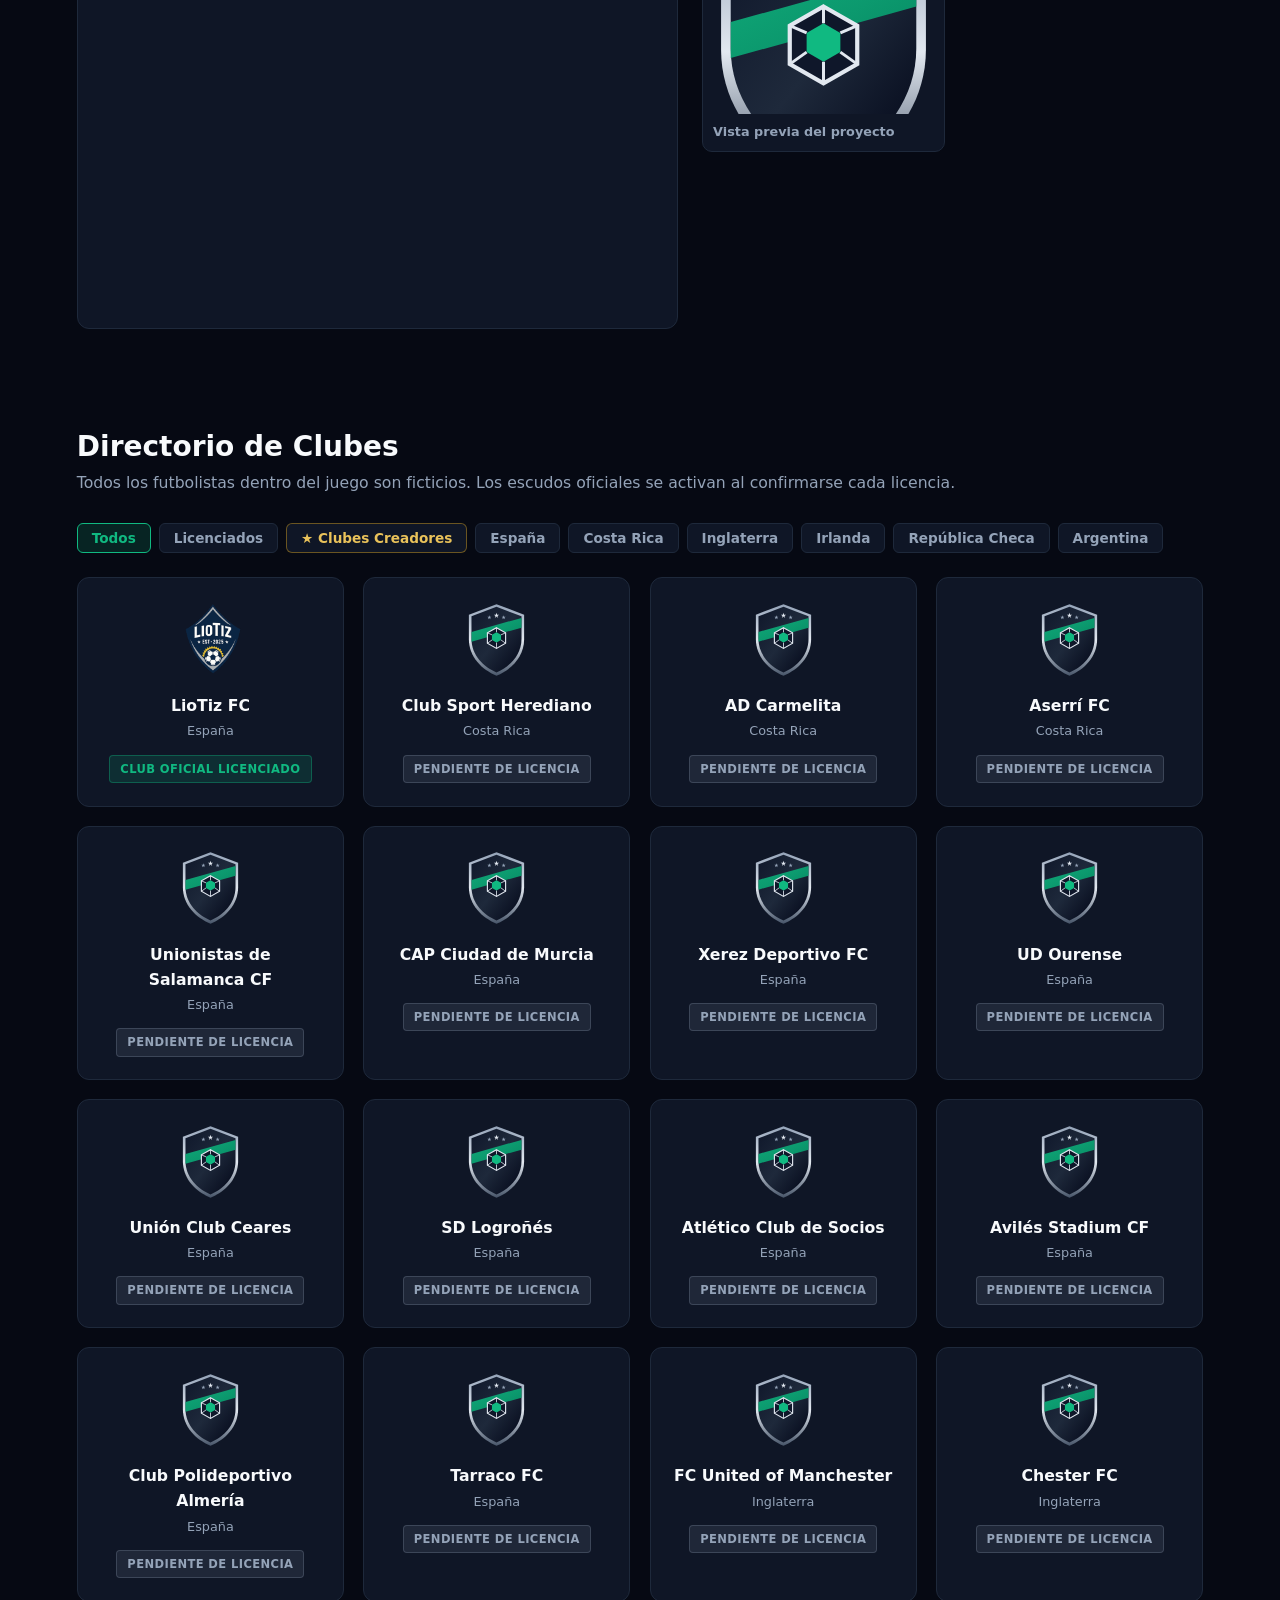
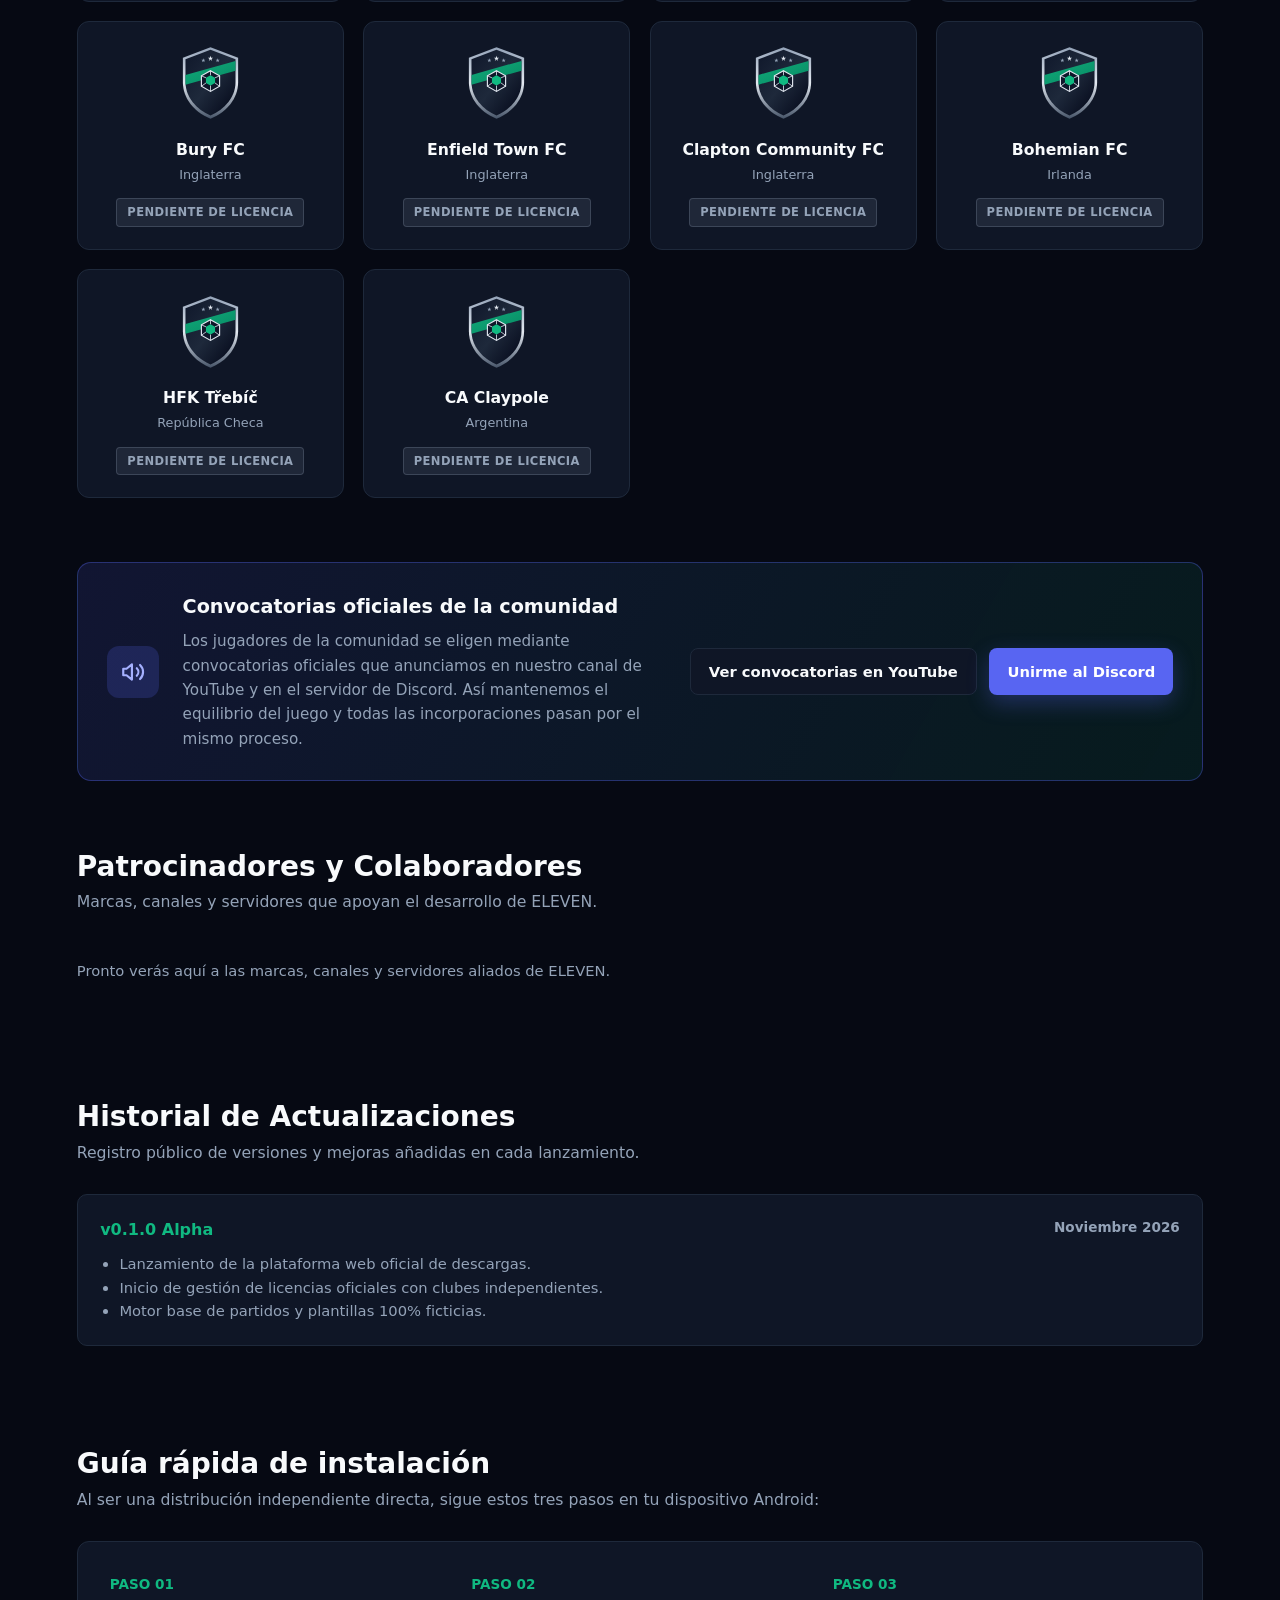
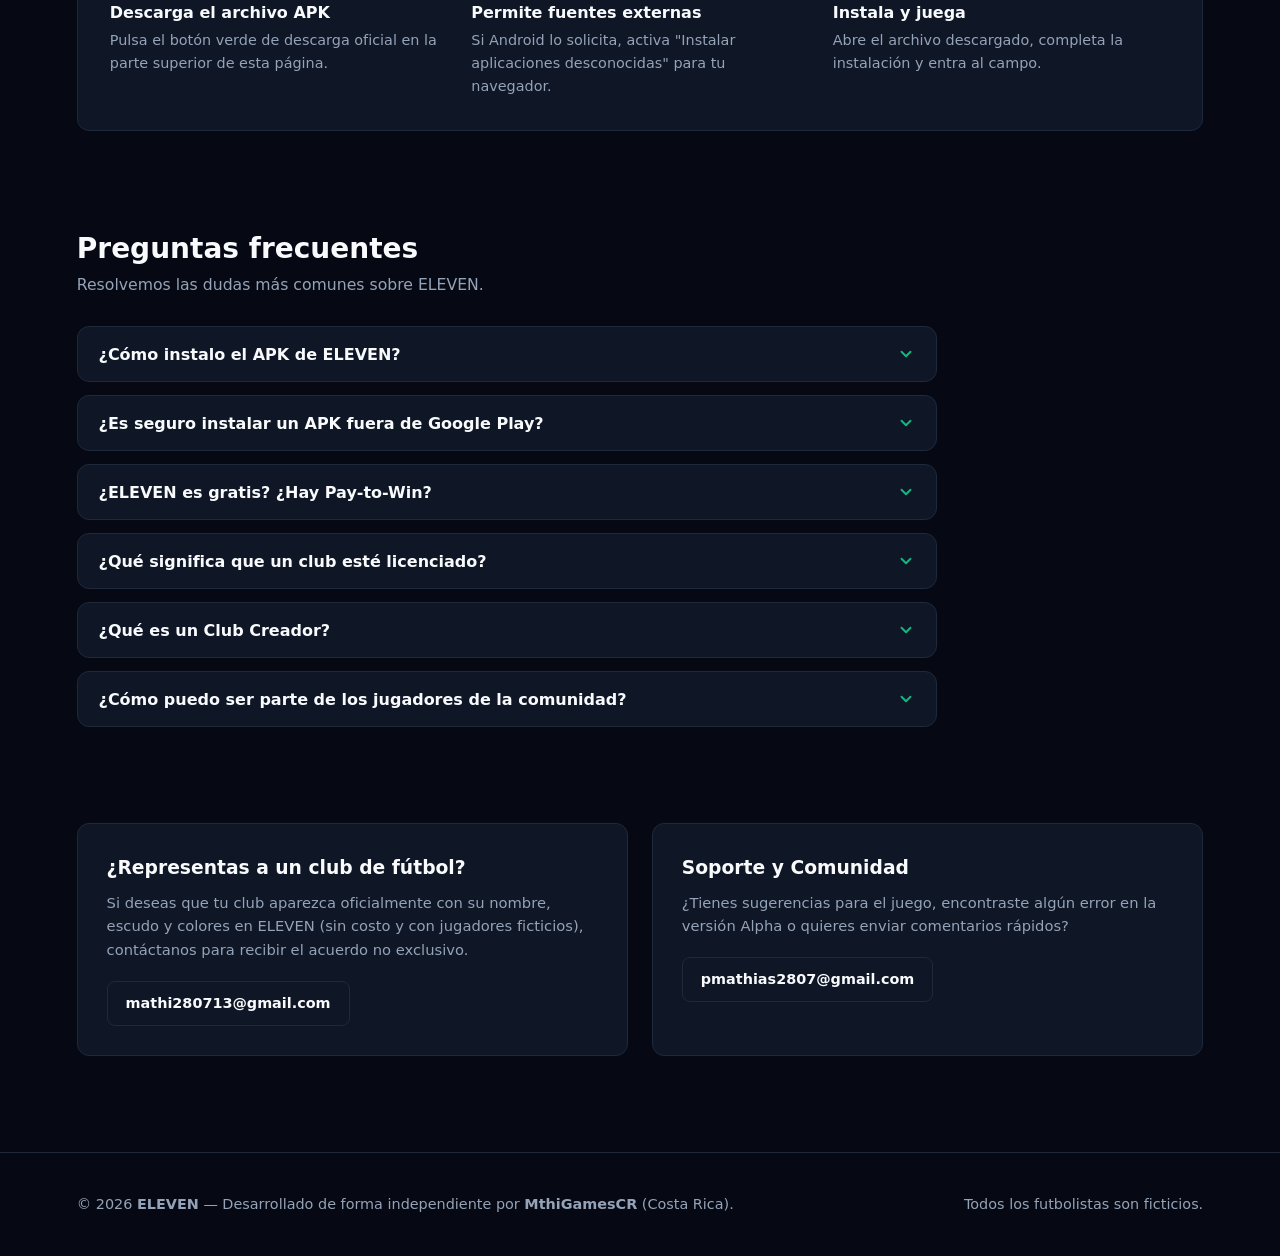
==== commit 70b5d753: "Add files via upload" ====
--- a/index.html
+++ b/index.html
@@ -5,6 +5,7 @@
   <meta name="viewport" content="width=device-width, initial-scale=1.0">
   <title>ELEVEN | MthiGamesCR - Descarga Oficial</title>
   <link id="favicon" rel="icon" href="escudo-generico.svg" type="image/svg+xml">
+  <script>document.documentElement.classList.add('js');</script>
   <style>
     :root {
       --bg-dark: #060913;
@@ -18,6 +19,7 @@
       --text-muted: #94a3b8;
     }
     * { box-sizing: border-box; margin: 0; padding: 0; font-family: 'Segoe UI', system-ui, -apple-system, sans-serif; }
+    html { scroll-behavior: smooth; scroll-padding-top: 84px; }
     body { background-color: var(--bg-dark); color: var(--text-main); line-height: 1.6; overflow-x: hidden; }
     
     /* Navegación */
@@ -47,7 +49,7 @@
     .hero {
       padding: 4rem 6% 3rem;
       background: radial-gradient(circle at 75% 30%, rgba(16, 185, 129, 0.14), transparent 55%);
-      display: grid; grid-template-columns: 1.05fr 0.95fr; gap: 2.5rem; align-items: center;
+      display: grid; grid-template-columns: 0.9fr 1.1fr; gap: 2.5rem; align-items: center;
       max-width: 1320px; margin: 0 auto;
     }
     .badge {
@@ -105,7 +107,7 @@
     .players-stage {
       position: relative;
       width: 100%;
-      height: 335px;
+      height: calc(345px * var(--k, 1));
       z-index: 2;
     }
     .player-card {
@@ -117,39 +119,44 @@
       pointer-events: none;
     }
     .player-card img {
-      height: 265px;
+      height: var(--ph);
       width: auto;
       max-width: none;
       object-fit: contain;
       filter: drop-shadow(0 10px 22px rgba(0,0,0,0.85));
     }
-    .player-card.left { left: -8%; z-index: 2; }
-    .player-card.center { left: 50%; transform: translateX(-50%); z-index: 4; }
-    .player-card.center img { height: 300px; }
-    .player-card.right { right: -8%; z-index: 2; }
+    .player-card.is-empty { display: none; }
+    /* Formación en "V" invertida: el protagonista al centro, más alto; los extremos, más bajos */
+    .pc-0 { left: -2%;  z-index: 1; --ph: calc(205px * var(--k, 1)); }
+    .pc-1 { left: 15%;  z-index: 2; --ph: calc(258px * var(--k, 1)); }
+    .pc-2 { left: 50%;  z-index: 4; --ph: calc(310px * var(--k, 1)); transform: translateX(-50%); }
+    .pc-3 { right: 15%; z-index: 2; --ph: calc(258px * var(--k, 1)); }
+    .pc-4 { right: -2%; z-index: 1; --ph: calc(205px * var(--k, 1)); }
 
     .kits-bar {
       position: relative;
       z-index: 5;
-      display: grid;
-      grid-template-columns: repeat(3, 1fr);
-      gap: 8px;
+      display: flex;
+      gap: 6px;
       padding: 12px 16px 16px;
     }
     .kit-pill {
+      flex: 1 1 0;
+      min-width: 0;
       background: rgba(15, 22, 38, 0.85);
       border: 1px solid rgba(16, 185, 129, 0.35);
       color: var(--accent);
-      font-size: 0.78rem;
+      font-size: 0.72rem;
       font-weight: 700;
       text-align: center;
-      padding: 6px 8px;
+      padding: 6px 6px;
       border-radius: 6px;
       backdrop-filter: blur(6px);
       white-space: nowrap;
       overflow: hidden;
       text-overflow: ellipsis;
     }
+    .kit-pill.is-empty { display: none; }
 
     /* Secciones generales */
     .section { max-width: 1320px; margin: 0 auto; padding: 3rem 6%; }
@@ -247,6 +254,137 @@
       border-top: 1px solid var(--border); padding: 2.5rem 6%; margin-top: 3rem;
       display: flex; flex-wrap: wrap; justify-content: space-between; align-items: center;
       color: var(--text-muted); font-size: 0.9rem; gap: 1rem;
+    }
+
+    /* ===== Fluidez y acabado visual ===== */
+    .btn-primary, .btn-secondary, .btn-discord, .lang-btn, .filter-btn,
+    .feature-card, .club-card, .shot-card, .log-item, .contact-card,
+    .lic-badge-item, .sponsor-card, .faq-item, .convocatoria {
+      transition: transform 0.25s ease, box-shadow 0.25s ease, border-color 0.25s ease,
+                  background-color 0.25s ease, color 0.25s ease;
+    }
+    .btn-primary:hover { box-shadow: 0 12px 30px rgba(16, 185, 129, 0.38); }
+    .btn-secondary:hover, .btn-discord:hover, .lang-btn:hover, .filter-btn:hover { transform: translateY(-2px); }
+    .feature-card:hover, .club-card:hover, .shot-card:hover, .log-item:hover,
+    .contact-card:hover, .lic-badge-item:hover, .sponsor-card:hover {
+      transform: translateY(-4px);
+      box-shadow: 0 14px 30px rgba(0, 0, 0, 0.38);
+    }
+
+    /* Aparición al hacer scroll */
+    .js .reveal { opacity: 0; }
+    .js .reveal.in {
+      opacity: 1;
+      animation: revealUp 0.65s cubic-bezier(0.22, 0.8, 0.3, 1) backwards;
+      animation-delay: var(--d, 0ms);
+    }
+    @keyframes revealUp {
+      from { opacity: 0; transform: translateY(26px); }
+      to   { opacity: 1; transform: none; }
+    }
+
+    /* Flotación sutil de los jugadores */
+    @keyframes floatY {
+      0%, 100% { transform: translateY(0); }
+      50%      { transform: translateY(-7px); }
+    }
+    .player-card img { animation: floatY 6s ease-in-out infinite; }
+    .pc-1 img { animation-delay: -1.4s; animation-duration: 6.6s; }
+    .pc-2 img { animation-delay: -2.8s; animation-duration: 5.4s; }
+    .pc-3 img { animation-delay: -4.2s; animation-duration: 6.9s; }
+    .pc-4 img { animation-delay: -0.7s; animation-duration: 6.2s; }
+
+    /* Botón Discord */
+    .btn-discord {
+      background: #5865F2; color: #fff; font-weight: 700; font-size: 1rem;
+      padding: 14px 24px; border-radius: 8px; text-decoration: none;
+      display: inline-flex; align-items: center; gap: 10px;
+      box-shadow: 0 8px 22px rgba(88, 101, 242, 0.3);
+    }
+    .btn-discord:hover { background: #4752c4; box-shadow: 0 12px 28px rgba(88, 101, 242, 0.45); }
+
+    /* Clubes Creadores */
+    .creator-badge {
+      display: inline-flex; align-items: center; gap: 4px;
+      font-size: 0.72rem; font-weight: 800; padding: 4px 10px; border-radius: 4px;
+      color: #3b2a00; background: linear-gradient(135deg, #f8de7e, #d9a21b);
+      box-shadow: 0 2px 10px rgba(217, 162, 27, 0.28); letter-spacing: 0.3px;
+    }
+    .club-card.creator {
+      border-color: rgba(217, 162, 27, 0.5);
+      background: linear-gradient(180deg, rgba(217, 162, 27, 0.08), var(--bg-card) 55%);
+    }
+    .club-card.creator:hover { border-color: #d9a21b; }
+    .filter-btn.gold { color: #e9c25a; border-color: rgba(217, 162, 27, 0.45); }
+    .filter-btn.gold.active, .filter-btn.gold:hover {
+      background: rgba(217, 162, 27, 0.15); color: #f5d36b; border-color: #d9a21b;
+    }
+    .empty-note { grid-column: 1 / -1; color: var(--text-muted); font-size: 0.92rem; padding: 1rem 0; }
+
+    /* Convocatorias */
+    .convocatoria {
+      display: flex; align-items: center; gap: 1.5rem; flex-wrap: wrap;
+      background: linear-gradient(120deg, rgba(88, 101, 242, 0.14), rgba(16, 185, 129, 0.10));
+      border: 1px solid rgba(88, 101, 242, 0.35); border-radius: 14px; padding: 1.8rem;
+    }
+    .conv-icon {
+      width: 52px; height: 52px; flex: none; border-radius: 12px;
+      background: rgba(88, 101, 242, 0.2); color: #a5b0ff;
+      display: flex; align-items: center; justify-content: center;
+    }
+    .conv-body { flex: 1 1 320px; }
+    .conv-body h3 { font-size: 1.2rem; margin-bottom: 0.4rem; }
+    .conv-body p { color: var(--text-muted); font-size: 0.95rem; max-width: 640px; }
+    .conv-actions { display: flex; flex-wrap: wrap; gap: 0.8rem; }
+    .conv-actions .btn-secondary, .conv-actions .btn-discord { font-size: 0.92rem; padding: 11px 18px; }
+
+    /* Patrocinadores */
+    .sponsors-grid { display: grid; grid-template-columns: repeat(auto-fill, minmax(180px, 1fr)); gap: 1.2rem; }
+    .sponsor-card {
+      background: var(--bg-card); border: 1px solid var(--border); border-radius: 12px;
+      padding: 1.3rem 1rem; display: flex; flex-direction: column; align-items: center; gap: 0.8rem;
+      text-align: center; text-decoration: none; color: var(--text-main);
+    }
+    a.sponsor-card:hover { border-color: rgba(16, 185, 129, 0.45); }
+    .sponsor-card img { max-width: 100%; height: 64px; object-fit: contain; }
+    .sponsor-card span { font-weight: 700; font-size: 0.88rem; }
+
+    /* Preguntas frecuentes */
+    .faq-list { display: flex; flex-direction: column; gap: 0.8rem; max-width: 860px; }
+    .faq-item { background: var(--bg-card); border: 1px solid var(--border); border-radius: 12px; overflow: hidden; }
+    .faq-item:hover, .faq-item.open { border-color: rgba(16, 185, 129, 0.4); }
+    .faq-q {
+      width: 100%; display: flex; justify-content: space-between; align-items: center; gap: 1rem;
+      text-align: left; background: none; border: 0; color: var(--text-main);
+      font-size: 1rem; font-weight: 700; padding: 1.1rem 1.3rem; cursor: pointer;
+    }
+    .faq-q:focus-visible { outline: 2px solid var(--accent); outline-offset: -2px; }
+    .faq-q svg { flex: none; color: var(--accent); transition: transform 0.3s ease; }
+    .faq-item.open .faq-q svg { transform: rotate(180deg); }
+    .faq-a { display: grid; grid-template-rows: 0fr; transition: grid-template-rows 0.35s ease; }
+    .faq-item.open .faq-a { grid-template-rows: 1fr; }
+    .faq-a > div { overflow: hidden; }
+    .faq-a p {
+      padding: 0 1.3rem 1.2rem; color: var(--text-muted); font-size: 0.94rem;
+      visibility: hidden; transition: visibility 0s linear 0.35s;
+    }
+    .faq-item.open .faq-a p { visibility: visible; transition-delay: 0s; }
+
+    @media (max-width: 600px) {
+      .players-stage { --k: 0.62; }
+      .pc-0 { left: -5%; }
+      .pc-1 { left: 11%; }
+      .pc-3 { right: 11%; }
+      .pc-4 { right: -5%; }
+      .kits-bar { flex-wrap: wrap; }
+      .kit-pill { flex: 1 1 28%; }
+    }
+
+    @media (prefers-reduced-motion: reduce) {
+      html { scroll-behavior: auto; }
+      .js .reveal { opacity: 1; }
+      .js .reveal.in { animation: none; }
+      .player-card img { animation: none; }
     }
 
     @media (max-width: 900px) {
@@ -299,6 +437,10 @@
             <svg width="20" height="20" viewBox="0 0 24 24" fill="none" stroke="currentColor" stroke-width="2"><rect x="2" y="4" width="20" height="16" rx="4"></rect><polygon points="10 9 15 12 10 15 10 9"></polygon></svg>
             <span data-i18n="btnYoutube">Canal de YouTube</span>
           </a>
+          <a id="btn-discord" href="https://discord.gg/h2FJ4quKJ2" target="_blank" rel="noopener" class="btn-discord">
+            <svg width="20" height="20" viewBox="0 0 24 24" fill="currentColor"><path d="M20.317 4.3698a19.7913 19.7913 0 00-4.8851-1.5152.0741.0741 0 00-.0785.0371c-.211.3753-.4447.8648-.6083 1.2495-1.8447-.2762-3.68-.2762-5.4868 0-.1636-.3933-.4058-.8742-.6177-1.2495a.077.077 0 00-.0785-.037 19.7363 19.7363 0 00-4.8852 1.515.0699.0699 0 00-.0321.0277C.5334 9.0458-.319 13.5799.0992 18.0578a.0824.0824 0 00.0312.0561c2.0528 1.5076 4.0413 2.4228 5.9929 3.0294a.0777.0777 0 00.0842-.0276c.4616-.6304.8731-1.2952 1.226-1.9942a.076.076 0 00-.0416-.1057c-.6528-.2476-1.2743-.5495-1.8722-.8923a.077.077 0 01-.0076-.1277c.1258-.0943.2517-.1923.3718-.2914a.0743.0743 0 01.0776-.0105c3.9278 1.7933 8.18 1.7933 12.0614 0a.0739.0739 0 01.0785.0095c.1202.099.246.1981.3728.2924a.077.077 0 01-.0066.1276 12.2986 12.2986 0 01-1.873.8914.0766.0766 0 00-.0407.1067c.3604.698.7719 1.3628 1.225 1.9932a.076.076 0 00.0842.0286c1.961-.6067 3.9495-1.5219 6.0023-3.0294a.077.077 0 00.0313-.0552c.5004-5.177-.8382-9.6739-3.5485-13.6604a.061.061 0 00-.0312-.0286zM8.02 15.3312c-1.1825 0-2.1569-1.0857-2.1569-2.419 0-1.3332.9555-2.4189 2.157-2.4189 1.2108 0 2.1757 1.0952 2.1568 2.419 0 1.3332-.9555 2.4189-2.1569 2.4189zm7.9748 0c-1.1825 0-2.1569-1.0857-2.1569-2.419 0-1.3332.9554-2.4189 2.1569-2.4189 1.2108 0 2.1757 1.0952 2.1568 2.419 0 1.3332-.946 2.4189-2.1568 2.4189Z"/></svg>
+            <span data-i18n="btnDiscord">Comunidad Discord</span>
+          </a>
         </div>
 
         <div class="meta-specs">
@@ -315,21 +457,25 @@
 
       <div id="hero-visual-box" class="hero-visual">
         <div class="players-stage">
-          <div class="player-card left"><img id="p-img-0" src="jugador1.png" alt="Jugador 1"></div>
-          <div class="player-card center"><img id="p-img-1" src="jugador2.png" alt="Jugador 2"></div>
-          <div class="player-card right"><img id="p-img-2" src="jugador3.png" alt="Jugador 3"></div>
+          <div id="p-card-0" class="player-card pc-0"><img id="p-img-0" src="jugador1.png" alt="Extremo izquierdo"></div>
+          <div id="p-card-1" class="player-card pc-1 is-empty"><img id="p-img-1" alt="Interior izquierdo"></div>
+          <div id="p-card-2" class="player-card pc-2"><img id="p-img-2" src="jugador2.png" alt="Protagonista central"></div>
+          <div id="p-card-3" class="player-card pc-3 is-empty"><img id="p-img-3" alt="Interior derecho"></div>
+          <div id="p-card-4" class="player-card pc-4"><img id="p-img-4" src="jugador3.png" alt="Extremo derecho"></div>
         </div>
         <div class="kits-bar">
           <div id="p-club-0" class="kit-pill">Uniforme Genérico</div>
-          <div id="p-club-1" class="kit-pill">Uniforme Genérico</div>
+          <div id="p-club-1" class="kit-pill is-empty">Uniforme Genérico</div>
           <div id="p-club-2" class="kit-pill">Uniforme Genérico</div>
+          <div id="p-club-3" class="kit-pill is-empty">Uniforme Genérico</div>
+          <div id="p-club-4" class="kit-pill">Uniforme Genérico</div>
         </div>
       </div>
     </section>
 
     <!-- Vitrina Licenciados -->
     <section class="section" style="padding-top: 1rem; padding-bottom: 1rem;">
-      <div class="licensed-banner">
+      <div class="licensed-banner reveal">
         <div class="section-header" style="margin-bottom: 0;">
           <div>
             <h3 style="font-size: 1.2rem; font-weight: 800;" data-i18n="licBannerTitle">Clubes Oficiales Licenciados</h3>
@@ -349,7 +495,7 @@
 
     <!-- Características -->
     <section id="caracteristicas" class="section">
-      <div class="section-header">
+      <div class="section-header reveal">
         <div>
           <h2 class="section-title" data-i18n="featTitle">Diseñado para competir en igualdad</h2>
           <p class="section-sub" data-i18n="featSub">Una experiencia de fútbol móvil enfocada en la habilidad dentro de la cancha.</p>
@@ -357,28 +503,28 @@
       </div>
       
       <div class="features-grid">
-        <div class="feature-card">
+        <div class="feature-card reveal">
           <div class="icon-box">
             <svg width="22" height="22" viewBox="0 0 24 24" fill="none" stroke="currentColor" stroke-width="2"><path d="M12 22s8-4 8-10V5l-8-3-8 3v7c0 6 8 10 8 10z"></path></svg>
           </div>
           <h3 data-i18n="f1Title">Cero Pay-to-Win</h3>
           <p data-i18n="f1Desc">Ninguna compra otorga ventajas estadísticas en el partido. El resultado depende únicamente de tu táctica y control.</p>
         </div>
-        <div class="feature-card">
+        <div class="feature-card reveal">
           <div class="icon-box">
             <svg width="22" height="22" viewBox="0 0 24 24" fill="none" stroke="currentColor" stroke-width="2"><circle cx="12" cy="8" r="7"></circle><polyline points="8.21 13.89 7 23 12 20 17 23 15.79 13.88"></polyline></svg>
           </div>
           <h3 data-i18n="f2Title">Modo Carrera</h3>
           <p data-i18n="f2Desc">Toma el mando de tu club, gestiona fichajes ficticios, desarrolla canteranos y asciende hasta la máxima categoría.</p>
         </div>
-        <div class="feature-card">
+        <div class="feature-card reveal">
           <div class="icon-box">
             <svg width="22" height="22" viewBox="0 0 24 24" fill="none" stroke="currentColor" stroke-width="2"><path d="M17 21v-2a4 4 0 0 0-4-4H5a4 4 0 0 0-4 4v2"></path><circle cx="9" cy="7" r="4"></circle><path d="M23 21v-2a4 4 0 0 0-3-3.87"></path><path d="M16 3.13a4 4 0 0 1 0 7.75"></path></svg>
           </div>
           <h3 data-i18n="f3Title">Multijugador Online</h3>
           <p data-i18n="f3Desc">Enfréntate en tiempo real contra otros jugadores en divisiones competitivas y torneos de fin de semana.</p>
         </div>
-        <div class="feature-card">
+        <div class="feature-card reveal">
           <div class="icon-box">
             <svg width="22" height="22" viewBox="0 0 24 24" fill="none" stroke="currentColor" stroke-width="2"><rect x="3" y="4" width="18" height="18" rx="2" ry="2"></rect><line x1="16" y1="2" x2="16" y2="6"></line><line x1="8" y1="2" x2="8" y2="6"></line><line x1="3" y1="10" x2="21" y2="10"></line></svg>
           </div>
@@ -390,14 +536,14 @@
 
     <!-- Avances Multimedia -->
     <section id="avances" class="section">
-      <div class="section-header">
+      <div class="section-header reveal">
         <div>
           <h2 class="section-title" data-i18n="mediaTitle">Avances y Capturas In-Game</h2>
           <p class="section-sub" data-i18n="mediaSub">Sigue el desarrollo técnico de ELEVEN directamente desde nuestro canal oficial.</p>
         </div>
       </div>
       <div class="media-grid">
-        <div class="video-frame">
+        <div class="video-frame reveal">
           <iframe id="yt-embed" src="https://www.youtube.com/embed?listType=user_uploads&list=mthigamesCR" allowfullscreen></iframe>
         </div>
         <div id="screenshots-container" class="screenshots-grid"></div>
@@ -406,7 +552,7 @@
 
     <!-- Directorio de Clubes -->
     <section id="clubes" class="section">
-      <div class="section-header">
+      <div class="section-header reveal">
         <div>
           <h2 class="section-title" data-i18n="clubsTitle">Directorio de Clubes</h2>
           <p class="section-sub" data-i18n="clubsSub">Todos los futbolistas dentro del juego son ficticios. Los escudos oficiales se activan al confirmarse cada licencia.</p>
@@ -416,9 +562,41 @@
       <div id="clubs-container" class="clubs-grid"></div>
     </section>
 
+    <!-- Convocatorias Oficiales de la Comunidad -->
+    <section id="convocatorias" class="section" style="padding-top: 1rem; padding-bottom: 1rem;">
+      <div class="convocatoria reveal">
+        <div class="conv-icon">
+          <svg width="26" height="26" viewBox="0 0 24 24" fill="none" stroke="currentColor" stroke-width="2" stroke-linecap="round" stroke-linejoin="round"><path d="M11 5 6 9H3v6h3l5 4V5z"></path><path d="M15.5 8.5a5 5 0 0 1 0 7"></path><path d="M18.5 5.5a9 9 0 0 1 0 13"></path></svg>
+        </div>
+        <div class="conv-body">
+          <h3 data-i18n="convTitle">Convocatorias oficiales de la comunidad</h3>
+          <p data-i18n="convDesc">Los jugadores de la comunidad se eligen mediante convocatorias oficiales que anunciamos en nuestro canal de YouTube y en el servidor de Discord. Así mantenemos el equilibrio del juego y todas las incorporaciones pasan por el mismo proceso.</p>
+        </div>
+        <div class="conv-actions">
+          <a data-yt-link href="https://www.youtube.com/@mthigamesCR" target="_blank" rel="noopener" class="btn-secondary">
+            <span data-i18n="convYoutube">Ver convocatorias en YouTube</span>
+          </a>
+          <a href="https://discord.gg/h2FJ4quKJ2" target="_blank" rel="noopener" class="btn-discord">
+            <span data-i18n="convDiscord">Unirme al Discord</span>
+          </a>
+        </div>
+      </div>
+    </section>
+
+    <!-- Patrocinadores y Colaboradores -->
+    <section id="patrocinadores" class="section">
+      <div class="section-header reveal">
+        <div>
+          <h2 class="section-title" data-i18n="sponsTitle">Patrocinadores y Colaboradores</h2>
+          <p class="section-sub" data-i18n="sponsSub">Marcas, canales y servidores que apoyan el desarrollo de ELEVEN.</p>
+        </div>
+      </div>
+      <div id="sponsors-container" class="sponsors-grid"></div>
+    </section>
+
     <!-- Changelog -->
     <section class="section">
-      <div class="section-header">
+      <div class="section-header reveal">
         <div>
           <h2 class="section-title" data-i18n="logTitle">Historial de Actualizaciones</h2>
           <p class="section-sub" data-i18n="logSub">Registro público de versiones y mejoras añadidas en cada lanzamiento.</p>
@@ -429,13 +607,13 @@
 
     <!-- Guía de instalación -->
     <section id="instalar" class="section">
-      <div class="section-header">
+      <div class="section-header reveal">
         <div>
           <h2 class="section-title" data-i18n="instTitle">Guía rápida de instalación</h2>
           <p class="section-sub" data-i18n="instSub">Al ser una distribución independiente directa, sigue estos tres pasos en tu dispositivo Android:</p>
         </div>
       </div>
-      <div class="install-box">
+      <div class="install-box reveal">
         <div>
           <div class="step-num" data-i18n="s1Num">Paso 01</div>
           <h4 data-i18n="s1Title">Descarga el archivo APK</h4>
@@ -454,15 +632,69 @@
       </div>
     </section>
 
+    <!-- Preguntas Frecuentes -->
+    <section id="faq" class="section">
+      <div class="section-header reveal">
+        <div>
+          <h2 class="section-title" data-i18n="faqTitle">Preguntas frecuentes</h2>
+          <p class="section-sub" data-i18n="faqSub">Resolvemos las dudas más comunes sobre ELEVEN.</p>
+        </div>
+      </div>
+      <div class="faq-list">
+        <div class="faq-item reveal">
+          <button type="button" class="faq-q" id="faq-q1" aria-expanded="false" aria-controls="faq-a1">
+            <span data-i18n="faq1Q"></span>
+            <svg width="18" height="18" viewBox="0 0 24 24" fill="none" stroke="currentColor" stroke-width="2.5" stroke-linecap="round" stroke-linejoin="round"><polyline points="6 9 12 15 18 9"></polyline></svg>
+          </button>
+          <div class="faq-a" id="faq-a1" role="region" aria-labelledby="faq-q1"><div><p data-i18n="faq1A"></p></div></div>
+        </div>
+        <div class="faq-item reveal">
+          <button type="button" class="faq-q" id="faq-q2" aria-expanded="false" aria-controls="faq-a2">
+            <span data-i18n="faq2Q"></span>
+            <svg width="18" height="18" viewBox="0 0 24 24" fill="none" stroke="currentColor" stroke-width="2.5" stroke-linecap="round" stroke-linejoin="round"><polyline points="6 9 12 15 18 9"></polyline></svg>
+          </button>
+          <div class="faq-a" id="faq-a2" role="region" aria-labelledby="faq-q2"><div><p data-i18n="faq2A"></p></div></div>
+        </div>
+        <div class="faq-item reveal">
+          <button type="button" class="faq-q" id="faq-q3" aria-expanded="false" aria-controls="faq-a3">
+            <span data-i18n="faq3Q"></span>
+            <svg width="18" height="18" viewBox="0 0 24 24" fill="none" stroke="currentColor" stroke-width="2.5" stroke-linecap="round" stroke-linejoin="round"><polyline points="6 9 12 15 18 9"></polyline></svg>
+          </button>
+          <div class="faq-a" id="faq-a3" role="region" aria-labelledby="faq-q3"><div><p data-i18n="faq3A"></p></div></div>
+        </div>
+        <div class="faq-item reveal">
+          <button type="button" class="faq-q" id="faq-q4" aria-expanded="false" aria-controls="faq-a4">
+            <span data-i18n="faq4Q"></span>
+            <svg width="18" height="18" viewBox="0 0 24 24" fill="none" stroke="currentColor" stroke-width="2.5" stroke-linecap="round" stroke-linejoin="round"><polyline points="6 9 12 15 18 9"></polyline></svg>
+          </button>
+          <div class="faq-a" id="faq-a4" role="region" aria-labelledby="faq-q4"><div><p data-i18n="faq4A"></p></div></div>
+        </div>
+        <div class="faq-item reveal">
+          <button type="button" class="faq-q" id="faq-q5" aria-expanded="false" aria-controls="faq-a5">
+            <span data-i18n="faq5Q"></span>
+            <svg width="18" height="18" viewBox="0 0 24 24" fill="none" stroke="currentColor" stroke-width="2.5" stroke-linecap="round" stroke-linejoin="round"><polyline points="6 9 12 15 18 9"></polyline></svg>
+          </button>
+          <div class="faq-a" id="faq-a5" role="region" aria-labelledby="faq-q5"><div><p data-i18n="faq5A"></p></div></div>
+        </div>
+        <div class="faq-item reveal">
+          <button type="button" class="faq-q" id="faq-q6" aria-expanded="false" aria-controls="faq-a6">
+            <span data-i18n="faq6Q"></span>
+            <svg width="18" height="18" viewBox="0 0 24 24" fill="none" stroke="currentColor" stroke-width="2.5" stroke-linecap="round" stroke-linejoin="round"><polyline points="6 9 12 15 18 9"></polyline></svg>
+          </button>
+          <div class="faq-a" id="faq-a6" role="region" aria-labelledby="faq-q6"><div><p data-i18n="faq6A"></p></div></div>
+        </div>
+      </div>
+    </section>
+
     <!-- Contacto Directo -->
     <section class="section">
       <div class="contact-grid">
-        <div class="contact-card">
+        <div class="contact-card reveal">
           <h3 data-i18n="cClubTitle">¿Representas a un club de fútbol?</h3>
           <p data-i18n="cClubDesc">Si deseas que tu club aparezca oficialmente con su nombre, escudo y colores en ELEVEN (sin costo y con jugadores ficticios), contáctanos para recibir el acuerdo no exclusivo.</p>
           <a href="mailto:mathi280713@gmail.com?subject=Propuesta%20de%20Licencia%20ELEVEN" class="btn-secondary" style="font-size: 0.9rem; padding: 10px 18px;">mathi280713@gmail.com</a>
         </div>
-        <div class="contact-card">
+        <div class="contact-card reveal">
           <h3 data-i18n="cSupTitle">Soporte y Comunidad</h3>
           <p data-i18n="cSupDesc">¿Tienes sugerencias para el juego, encontraste algún error en la versión Alpha o quieres enviar comentarios rápidos?</p>
           <a href="mailto:pmathias2807@gmail.com?subject=Consulta%20ELEVEN" class="btn-secondary" style="font-size: 0.9rem; padding: 10px 18px;">pmathias2807@gmail.com</a>
@@ -506,7 +738,28 @@
         cSupTitle: 'Soporte y Comunidad', cSupDesc: '¿Tienes sugerencias para el juego, encontraste algún error en la versión Alpha o quieres enviar comentarios rápidos?',
         filterAll: 'Todos', filterLic: 'Licenciados',
         statusLic: 'Club Oficial Licenciado', statusPend: 'Pendiente de licencia',
-        noLicYet: 'Próximamente se anunciarán los primeros clubes oficiales confirmados.'
+        noLicYet: 'Próximamente se anunciarán los primeros clubes oficiales confirmados.',
+        btnDiscord: 'Comunidad Discord',
+        filterCreators: '★ Clubes Creadores', creatorBadge: '★ Club Creador',
+        noCreatorsYet: 'Pronto se sumarán los primeros clubes de creadores.',
+        convTitle: 'Convocatorias oficiales de la comunidad',
+        convDesc: 'Los jugadores de la comunidad se eligen mediante convocatorias oficiales que anunciamos en nuestro canal de YouTube y en el servidor de Discord. Así mantenemos el equilibrio del juego y todas las incorporaciones pasan por el mismo proceso.',
+        convYoutube: 'Ver convocatorias en YouTube', convDiscord: 'Unirme al Discord',
+        sponsTitle: 'Patrocinadores y Colaboradores', sponsSub: 'Marcas, canales y servidores que apoyan el desarrollo de ELEVEN.',
+        sponsEmpty: 'Pronto verás aquí a las marcas, canales y servidores aliados de ELEVEN.',
+        faqTitle: 'Preguntas frecuentes', faqSub: 'Resolvemos las dudas más comunes sobre ELEVEN.',
+        faq1Q: '¿Cómo instalo el APK de ELEVEN?',
+        faq1A: 'Pulsa el botón de descarga oficial, abre el archivo desde tu navegador o gestor de archivos y, si Android lo solicita, permite instalar aplicaciones desconocidas para esa app. Al terminar, abre ELEVEN desde tu menú de aplicaciones. Arriba tienes la guía paso a paso.',
+        faq2Q: '¿Es seguro instalar un APK fuera de Google Play?',
+        faq2A: 'ELEVEN se distribuye de forma independiente, por eso se instala como APK. Descárgalo siempre desde el botón oficial de esta página y evita enlaces de terceros. Después de instalarlo, puedes volver a desactivar el permiso de fuentes desconocidas en los ajustes de Android.',
+        faq3Q: '¿ELEVEN es gratis? ¿Hay Pay-to-Win?',
+        faq3A: 'Sí, puedes descargarlo y jugar gratis. El modelo es Zero Pay-to-Win: ninguna compra da ventajas estadísticas en la cancha, y los resultados dependen únicamente de tu táctica y tu habilidad.',
+        faq4Q: '¿Qué significa que un club esté licenciado?',
+        faq4A: 'Todos los futbolistas del juego son ficticios. El escudo y los colores oficiales de un club aparecen solo cuando ese club firma un acuerdo de licencia no exclusivo y sin costo con ELEVEN; mientras tanto, figura como pendiente de licencia.',
+        faq5Q: '¿Qué es un Club Creador?',
+        faq5A: 'Son equipos de creadores de contenido y comunidades, como LioTiz FC, que forman parte de ELEVEN sin ser clubes federados. Se identifican en el directorio con la placa dorada ★ Club Creador.',
+        faq6Q: '¿Cómo puedo ser parte de los jugadores de la comunidad?',
+        faq6A: 'Los jugadores de la comunidad se eligen mediante convocatorias oficiales que anunciamos en YouTube y Discord. Únete al servidor y activa las notificaciones para no perderte la próxima.'
       },
       en: {
         navFeatures: 'Features', navMedia: 'Media', navClubs: 'Clubs', navInstall: 'Install',
@@ -532,7 +785,28 @@
         cSupTitle: 'Support & Community', cSupDesc: 'Have feedback for the game, found a bug in the Alpha build, or want to send a quick message?',
         filterAll: 'All', filterLic: 'Licensed',
         statusLic: 'Official Licensed Club', statusPend: 'Pending License',
-        noLicYet: 'First confirmed official partner clubs will be announced soon.'
+        noLicYet: 'First confirmed official partner clubs will be announced soon.',
+        btnDiscord: 'Discord Community',
+        filterCreators: '★ Creator Clubs', creatorBadge: '★ Creator Club',
+        noCreatorsYet: 'The first creator clubs will join soon.',
+        convTitle: 'Official community call-ups',
+        convDesc: 'Community players are chosen through official call-ups announced on our YouTube channel and Discord server. This keeps the game balanced and every addition goes through the same process.',
+        convYoutube: 'Watch call-ups on YouTube', convDiscord: 'Join the Discord',
+        sponsTitle: 'Sponsors & Partners', sponsSub: 'Brands, channels and servers that support ELEVEN development.',
+        sponsEmpty: 'Soon you will see ELEVEN partner brands, channels and servers here.',
+        faqTitle: 'Frequently Asked Questions', faqSub: 'Answers to the most common questions about ELEVEN.',
+        faq1Q: 'How do I install the ELEVEN APK?',
+        faq1A: 'Tap the official download button, open the file from your browser or file manager and, if Android asks, allow installing unknown apps for that app. When it finishes, open ELEVEN from your app menu. The step-by-step guide is above.',
+        faq2Q: 'Is it safe to install an APK outside Google Play?',
+        faq2A: 'ELEVEN is distributed independently, which is why it installs as an APK. Always download it from the official button on this page and avoid third-party links. After installing, you can turn the unknown sources permission off again in Android settings.',
+        faq3Q: 'Is ELEVEN free? Is it Pay-to-Win?',
+        faq3A: 'Yes, you can download and play for free. The model is Zero Pay-to-Win: no purchase gives statistical advantages on the pitch, and results depend only on your tactics and skill.',
+        faq4Q: 'What does it mean for a club to be licensed?',
+        faq4A: 'All players in the game are fictional. A club official crest and colours appear only when that club signs a free, non-exclusive licence agreement with ELEVEN; until then it is listed as pending.',
+        faq5Q: 'What is a Creator Club?',
+        faq5A: 'Creator Clubs are teams run by content creators and communities, like LioTiz FC, that are part of ELEVEN without being federated clubs. They carry the golden ★ Creator Club badge in the directory.',
+        faq6Q: 'How can I become one of the community players?',
+        faq6A: 'Community players are chosen through official call-ups announced on YouTube and Discord. Join the server and turn on notifications so you do not miss the next one.'
       }
     };
 
@@ -546,6 +820,49 @@
       if (globalData) renderDynamicSections();
     }
 
+    const esc = s => String(s ?? '').replace(/[&<>"']/g, c => ({ '&': '&amp;', '<': '&lt;', '>': '&gt;', '"': '&quot;', "'": '&#39;' }[c]));
+
+    function safeUrl(u) {
+      u = String(u || '').trim();
+      if (/^https?:\/\//i.test(u)) return u;
+      if (/^[\w-]+(\.[\w-]+)+/.test(u)) return 'https://' + u;
+      return '';
+    }
+
+    function youtubeEmbedFromUrl(u) {
+      const m = String(u || '').match(/(?:v=|youtu\.be\/|embed\/|shorts\/)([\w-]{11})/);
+      return m ? 'https://www.youtube.com/embed/' + m[1] : '';
+    }
+
+    function setPlayerSlot(i, p) {
+      const card = document.getElementById(`p-card-${i}`);
+      const img = document.getElementById(`p-img-${i}`);
+      const pill = document.getElementById(`p-club-${i}`);
+      if (!card || !img || !pill) return;
+      const hide = () => { card.classList.add('is-empty'); pill.classList.add('is-empty'); };
+      if (!p || !p.imagen) { hide(); return; }
+      img.onerror = hide;
+      img.src = p.imagen + '?t=' + Date.now();
+      pill.textContent = p.club || 'Uniforme Genérico';
+      card.classList.remove('is-empty');
+      pill.classList.remove('is-empty');
+    }
+
+    // Aparición suave al hacer scroll
+    const revealObserver = ('IntersectionObserver' in window)
+      ? new IntersectionObserver((entries) => {
+          entries.forEach(e => {
+            if (e.isIntersecting) { e.target.classList.add('in'); revealObserver.unobserve(e.target); }
+          });
+        }, { threshold: 0.12, rootMargin: '0px 0px -30px 0px' })
+      : null;
+
+    function observeReveals() {
+      document.querySelectorAll('.reveal:not(.in)').forEach(el => {
+        if (revealObserver) revealObserver.observe(el); else el.classList.add('in');
+      });
+    }
+
     async function cargarDatos() {
       try {
         const res = await fetch('datos.json?t=' + Date.now());
@@ -555,8 +872,12 @@
         document.getElementById('game-version').textContent = j.version;
         document.getElementById('game-size').textContent = j.tamano;
         document.getElementById('game-android').textContent = j.androidMinimo;
-        document.getElementById('btn-download').href = j.apkUrl;
-        document.getElementById('btn-youtube').href = j.youtubeUrl;
+        if (j.apkUrl) document.getElementById('btn-download').href = j.apkUrl;
+        if (j.youtubeUrl) {
+          document.getElementById('btn-youtube').href = j.youtubeUrl;
+          document.querySelectorAll('[data-yt-link]').forEach(a => { a.href = j.youtubeUrl; });
+        }
+        if (j.subtitulo) document.getElementById('game-subtitle').textContent = j.subtitulo;
 
         // Aplicar Logo Oficial si existe en datos.json o si se subió logo-juego.png
         const logoSrc = j.logoUrl ? j.logoUrl : 'escudo-generico.svg';
@@ -576,19 +897,20 @@
         const estadio = j.estadioBg || 'estadio-bg.png';
         document.getElementById('hero-visual-box').style.backgroundImage = `url('${estadio}?t=${Date.now()}')`;
 
-        // Video Embed
-        if (j.trailerEmbed) {
-          document.getElementById('yt-embed').src = j.trailerEmbed;
-        }
-
-        // Jugadores destacados
-        if (globalData.destacados) {
-          globalData.destacados.forEach((p, idx) => {
-            const imgEl = document.getElementById(`p-img-${idx}`);
-            const clubEl = document.getElementById(`p-club-${idx}`);
-            if (imgEl && p.imagen) imgEl.src = p.imagen + '?t=' + Date.now();
-            if (clubEl && p.club) clubEl.textContent = p.club;
-          });
+        // Video Embed (acepta el embed directo o el enlace normal de YouTube)
+        const embed = j.trailerEmbed || youtubeEmbedFromUrl(j.youtubeVideo);
+        if (embed) document.getElementById('yt-embed').src = embed;
+
+        // Jugadores destacados (5 espacios: formación en "V" invertida)
+        if (globalData.destacados && globalData.destacados.length) {
+          let dest = globalData.destacados;
+          if (dest.length < 5) {
+            // Datos antiguos de 3 jugadores: van a los espacios izquierda / centro / derecha
+            const mapped = [null, null, null, null, null];
+            [0, 2, 4].forEach((slot, k) => { if (dest[k]) mapped[slot] = dest[k]; });
+            dest = mapped;
+          }
+          for (let i = 0; i < 5; i++) setPlayerSlot(i, dest[i]);
         }
 
         renderDynamicSections();
@@ -598,82 +920,121 @@
     }
 
     function renderDynamicSections() {
-      // 1. Barra de licenciados
-      const licClubes = globalData.clubes.filter(c => c.licenciado);
-      document.getElementById('lic-counter').textContent = `${licClubes.length} / ${globalData.clubes.length}`;
-      const pct = globalData.clubes.length ? (licClubes.length / globalData.clubes.length) * 100 : 0;
+      const t = i18n[currentLang];
+      const clubes = globalData.clubes || [];
+      const stagger = i => `style="--d:${Math.min(i, 10) * 55}ms"`;
+
+      // 1. Barra de licenciados (los Clubes Creadores no necesitan licencia)
+      const federados = clubes.filter(c => c.tipo !== 'creador');
+      const licClubes = federados.filter(c => c.licenciado);
+      document.getElementById('lic-counter').textContent = `${licClubes.length} / ${federados.length}`;
+      const pct = federados.length ? (licClubes.length / federados.length) * 100 : 0;
       document.getElementById('lic-fill').style.width = pct + '%';
 
       const licRow = document.getElementById('licensed-logos-row');
-      licRow.innerHTML = '';
       if (licClubes.length === 0) {
-        licRow.innerHTML = `<span style="color: var(--text-muted); font-size: 0.9rem;">${i18n[currentLang].noLicYet}</span>`;
+        licRow.innerHTML = `<span style="color: var(--text-muted); font-size: 0.9rem;">${t.noLicYet}</span>`;
       } else {
-        licClubes.forEach(c => {
-          licRow.innerHTML += `
-            <div class="lic-badge-item">
-              <img src="${c.escudo}?t=${Date.now()}" onerror="this.src='escudo-generico.svg'">
-              <span>${c.nombre}</span>
-            </div>`;
-        });
+        licRow.innerHTML = licClubes.map((c, i) => `
+          <div class="lic-badge-item reveal" ${stagger(i)}>
+            <img src="${esc(c.escudo)}?t=${Date.now()}" onerror="this.src='escudo-generico.svg'">
+            <span>${esc(c.nombre)}</span>
+          </div>`).join('');
       }
 
       // 2. Capturas
-      const shotsCont = document.getElementById('screenshots-container');
-      shotsCont.innerHTML = '';
-      (globalData.capturas || []).forEach(cap => {
-        shotsCont.innerHTML += `
-          <div class="shot-card">
-            <img src="${cap.imagen}?t=${Date.now()}" onerror="this.src='escudo-generico.svg'">
-            <div>${cap.titulo}</div>
-          </div>`;
-      });
+      document.getElementById('screenshots-container').innerHTML = (globalData.capturas || []).map((cap, i) => `
+        <div class="shot-card reveal" ${stagger(i)}>
+          <img src="${esc(cap.imagen)}?t=${Date.now()}" onerror="this.src='escudo-generico.svg'">
+          <div>${esc(cap.titulo)}</div>
+        </div>`).join('');
 
       // 3. Filtros y Directorio de Clubes
-      const countries = ['ALL', 'LIC', ...new Set(globalData.clubes.map(c => c.pais))];
+      const countries = ['ALL', 'LIC', 'CREATOR', ...new Set(clubes.map(c => c.pais))];
       const filterBar = document.getElementById('filter-bar');
       filterBar.innerHTML = '';
       countries.forEach(f => {
-        const label = f === 'ALL' ? i18n[currentLang].filterAll : (f === 'LIC' ? i18n[currentLang].filterLic : f);
+        const label = f === 'ALL' ? t.filterAll : (f === 'LIC' ? t.filterLic : (f === 'CREATOR' ? t.filterCreators : f));
         const btn = document.createElement('button');
-        btn.className = 'filter-btn' + (activeFilter === f ? ' active' : '');
+        btn.className = 'filter-btn' + (f === 'CREATOR' ? ' gold' : '') + (activeFilter === f ? ' active' : '');
         btn.textContent = label;
         btn.onclick = () => { activeFilter = f; renderDynamicSections(); };
         filterBar.appendChild(btn);
       });
 
       const clubsCont = document.getElementById('clubs-container');
-      clubsCont.innerHTML = '';
-      const filtered = globalData.clubes.filter(c => {
+      const filtered = clubes.filter(c => {
         if (activeFilter === 'ALL') return true;
         if (activeFilter === 'LIC') return c.licenciado;
+        if (activeFilter === 'CREATOR') return c.tipo === 'creador';
         return c.pais === activeFilter;
       });
 
-      filtered.forEach(club => {
-        const pillClass = club.licenciado ? 'status-official' : 'status-pending';
-        const statusText = club.licenciado ? i18n[currentLang].statusLic : i18n[currentLang].statusPend;
-        clubsCont.innerHTML += `
-          <div class="club-card">
-            <img src="${club.escudo}?t=${Date.now()}" alt="${club.nombre}" onerror="this.src='escudo-generico.svg'">
-            <h4>${club.nombre}</h4>
-            <div class="club-country">${club.pais}</div>
-            <span class="status-pill ${pillClass}">${statusText}</span>
+      if (filtered.length === 0 && activeFilter === 'CREATOR') {
+        clubsCont.innerHTML = `<p class="empty-note">${t.noCreatorsYet}</p>`;
+      } else {
+        clubsCont.innerHTML = filtered.map((club, i) => {
+          const isCreator = club.tipo === 'creador';
+          const tag = isCreator
+            ? `<span class="creator-badge">${t.creatorBadge}</span>`
+            : `<span class="status-pill ${club.licenciado ? 'status-official' : 'status-pending'}">${club.licenciado ? t.statusLic : t.statusPend}</span>`;
+          return `
+          <div class="club-card reveal${isCreator ? ' creator' : ''}" ${stagger(i)}>
+            <img src="${esc(club.escudo)}?t=${Date.now()}" alt="${esc(club.nombre)}" onerror="this.src='escudo-generico.svg'">
+            <h4>${esc(club.nombre)}</h4>
+            <div class="club-country">${esc(club.pais)}</div>
+            ${tag}
           </div>`;
-      });
-
-      // 4. Changelog
-      const logCont = document.getElementById('changelog-container');
-      logCont.innerHTML = '';
-      (globalData.changelog || []).forEach(item => {
-        const lis = (item.cambios || []).map(txt => `<li>${txt}</li>`).join('');
-        logCont.innerHTML += `
-          <div class="log-item">
-            <div class="log-head"><span>${item.version}</span><span style="color: var(--text-muted); font-size: 0.85rem;">${item.fecha}</span></div>
+        }).join('');
+      }
+
+      // 4. Patrocinadores y colaboradores
+      const sponsors = globalData.patrocinadores || [];
+      const spCont = document.getElementById('sponsors-container');
+      if (sponsors.length === 0) {
+        spCont.innerHTML = `<p class="empty-note">${t.sponsEmpty}</p>`;
+      } else {
+        spCont.innerHTML = sponsors.map((s, i) => {
+          const url = safeUrl(s.url);
+          const inner = `
+            <img src="${esc(s.logo)}?t=${Date.now()}" alt="${esc(s.nombre)}" onerror="this.src='escudo-generico.svg'">
+            <span>${esc(s.nombre)}</span>`;
+          return url
+            ? `<a class="sponsor-card reveal" ${stagger(i)} href="${esc(url)}" target="_blank" rel="noopener noreferrer">${inner}</a>`
+            : `<div class="sponsor-card reveal" ${stagger(i)}>${inner}</div>`;
+        }).join('');
+      }
+
+      // 5. Changelog
+      document.getElementById('changelog-container').innerHTML = (globalData.changelog || []).map((item, i) => {
+        const lis = (item.cambios || []).map(txt => `<li>${esc(txt)}</li>`).join('');
+        return `
+          <div class="log-item reveal" ${stagger(i)}>
+            <div class="log-head"><span>${esc(item.version)}</span><span style="color: var(--text-muted); font-size: 0.85rem;">${esc(item.fecha)}</span></div>
             <ul>${lis}</ul>
           </div>`;
-      });
-    }
+      }).join('');
+
+      observeReveals();
+    }
+
+    // Preguntas frecuentes (acordeón)
+    document.addEventListener('click', (e) => {
+      const q = e.target.closest('.faq-q');
+      if (!q) return;
+      const open = q.closest('.faq-item').classList.toggle('open');
+      q.setAttribute('aria-expanded', String(open));
+    });
+
+    // Textos iniciales (FAQ y secciones nuevas) y escalonado de tarjetas estáticas
+    document.querySelectorAll('[data-i18n]').forEach(el => {
+      const key = el.getAttribute('data-i18n');
+      if (!el.textContent.trim() && i18n[currentLang][key]) el.textContent = i18n[currentLang][key];
+    });
+    ['.features-grid', '.contact-grid', '.faq-list'].forEach(sel => {
+      document.querySelectorAll(sel + ' > .reveal').forEach((el, i) => el.style.setProperty('--d', (i * 80) + 'ms'));
+    });
+    observeReveals();
 
     cargarDatos();
   </script>
